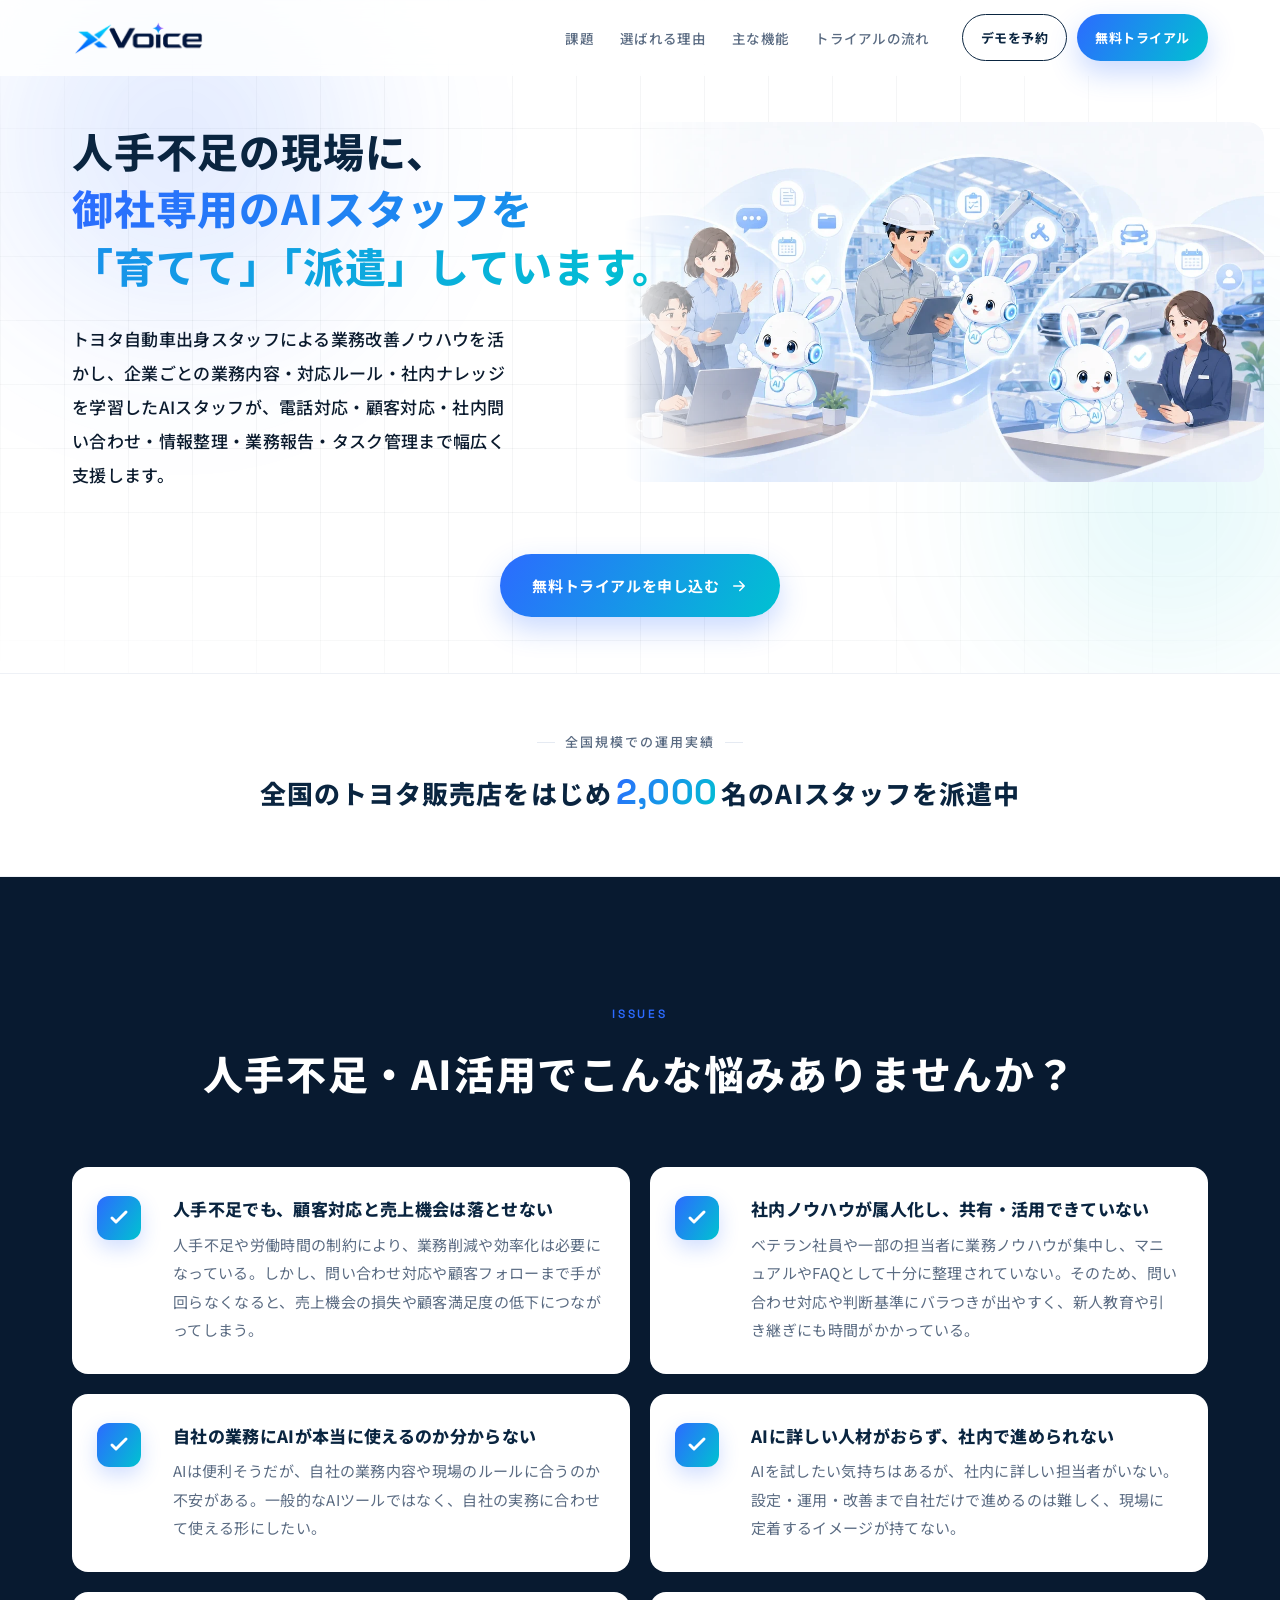
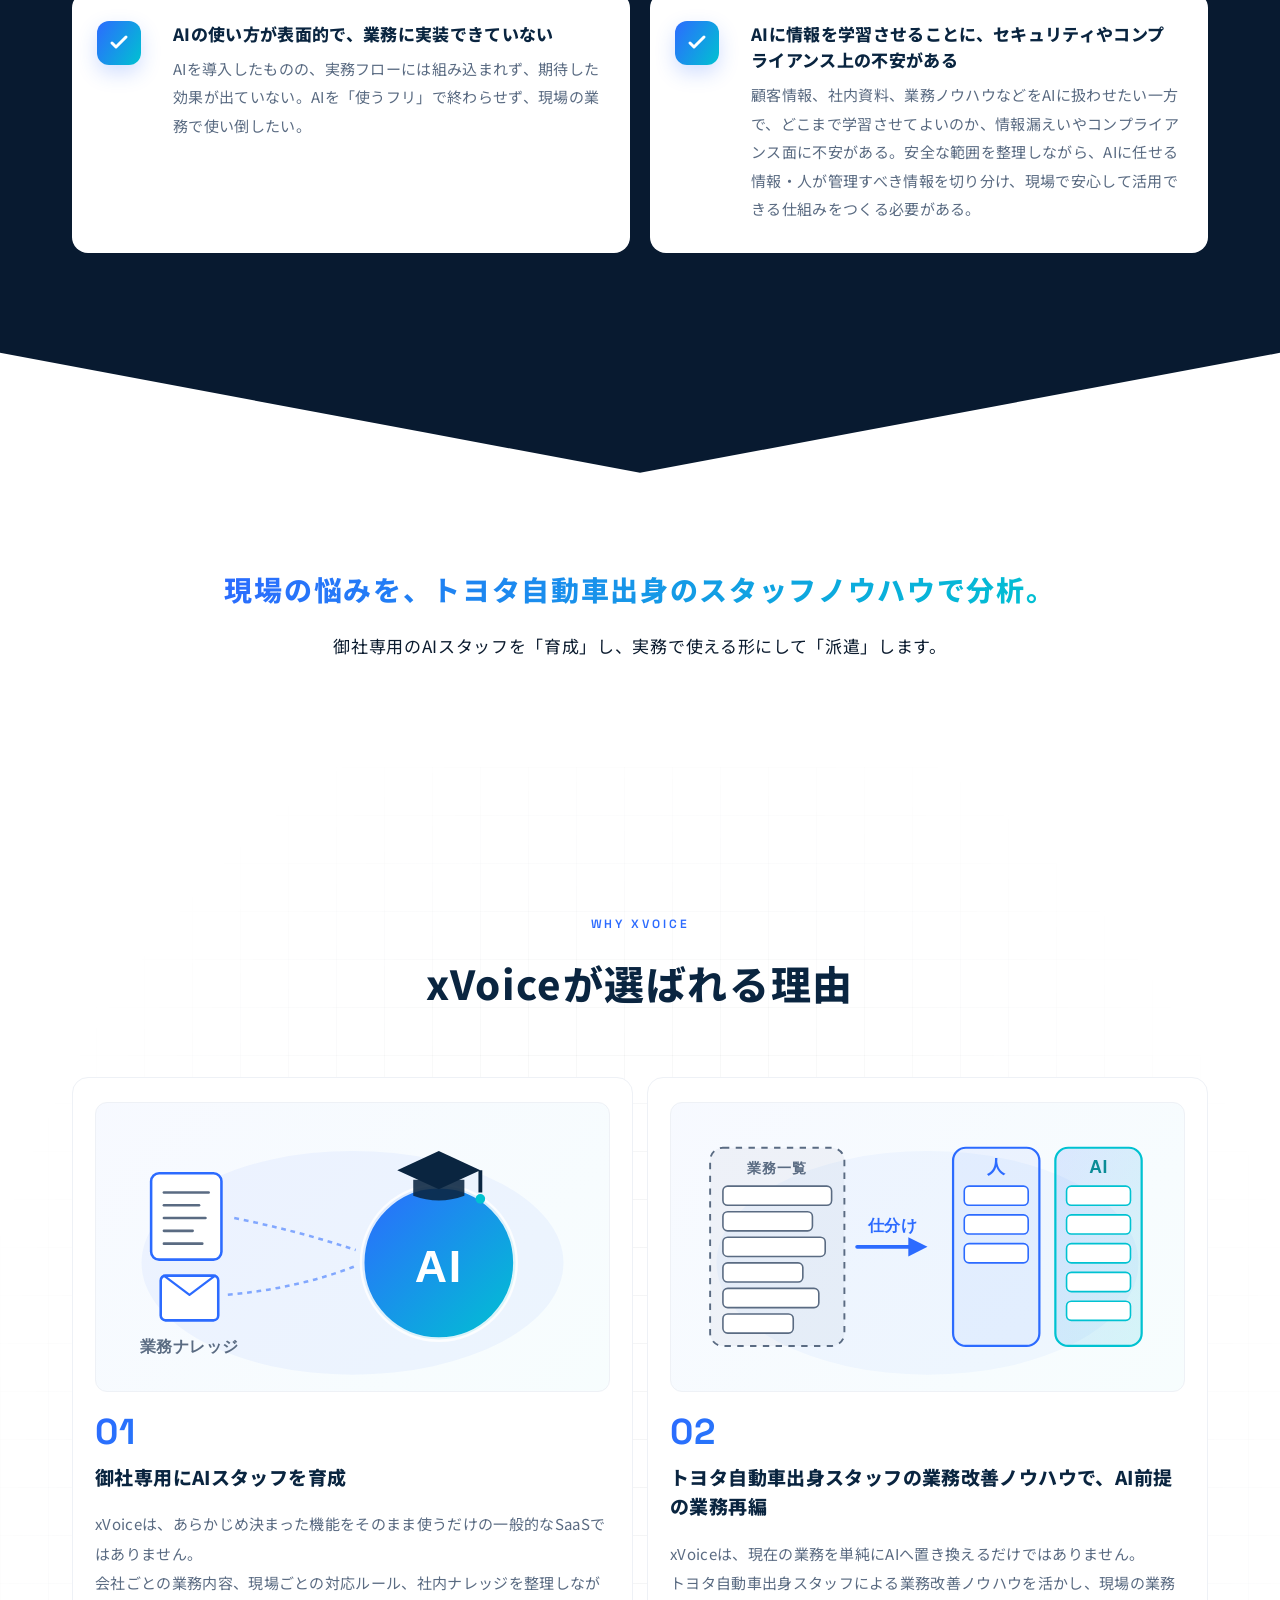
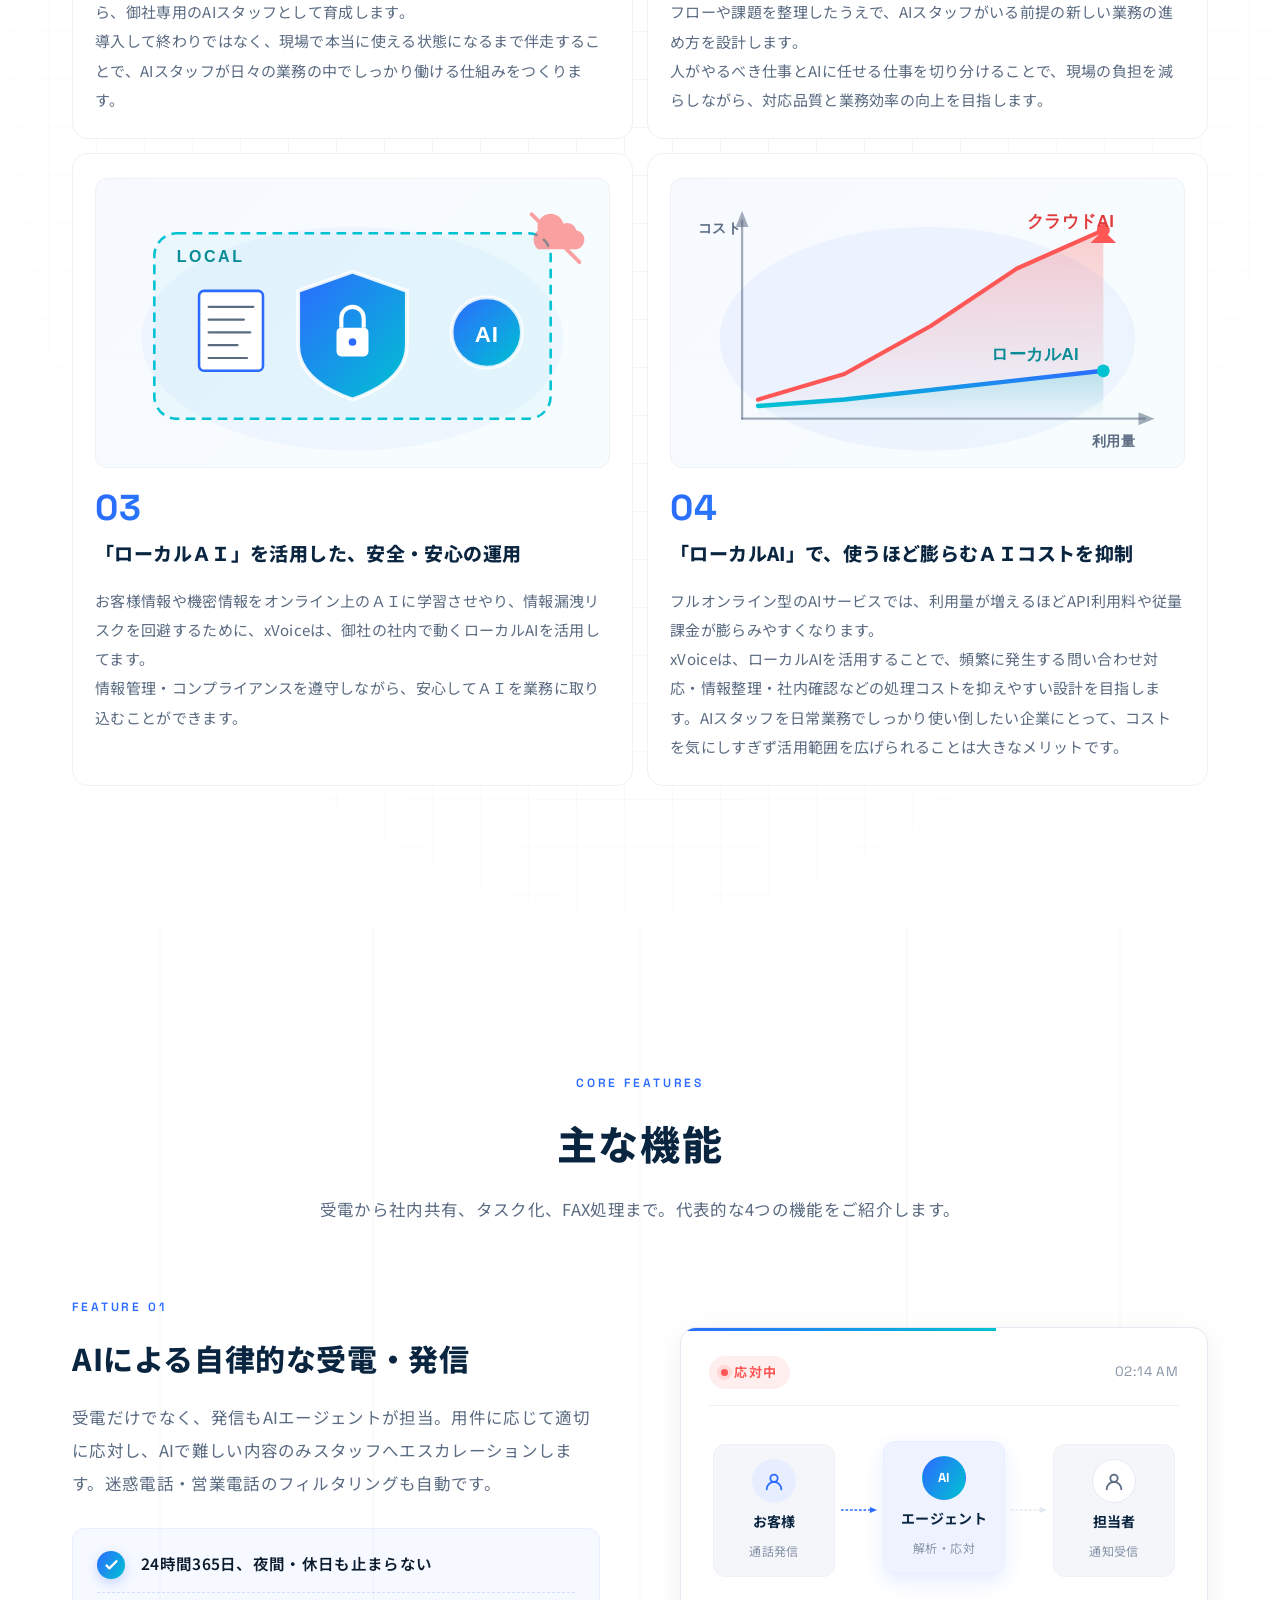
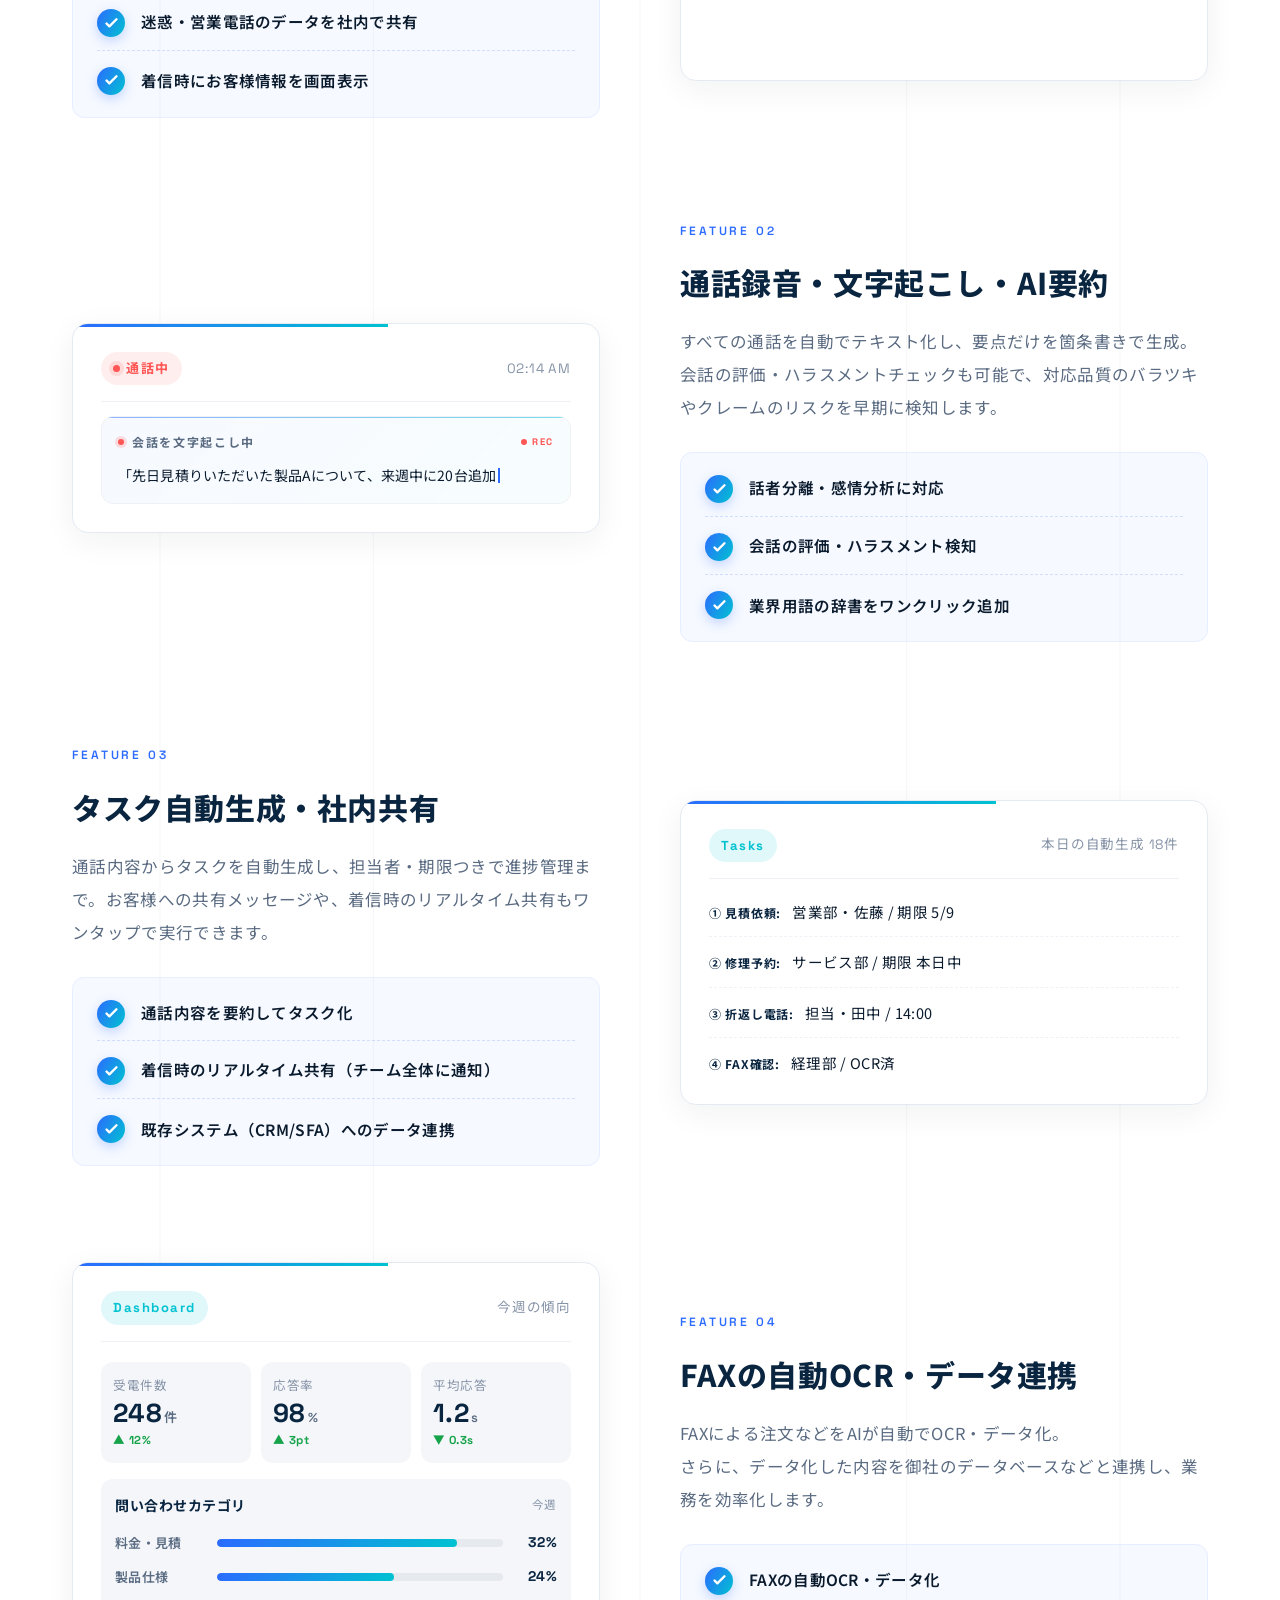
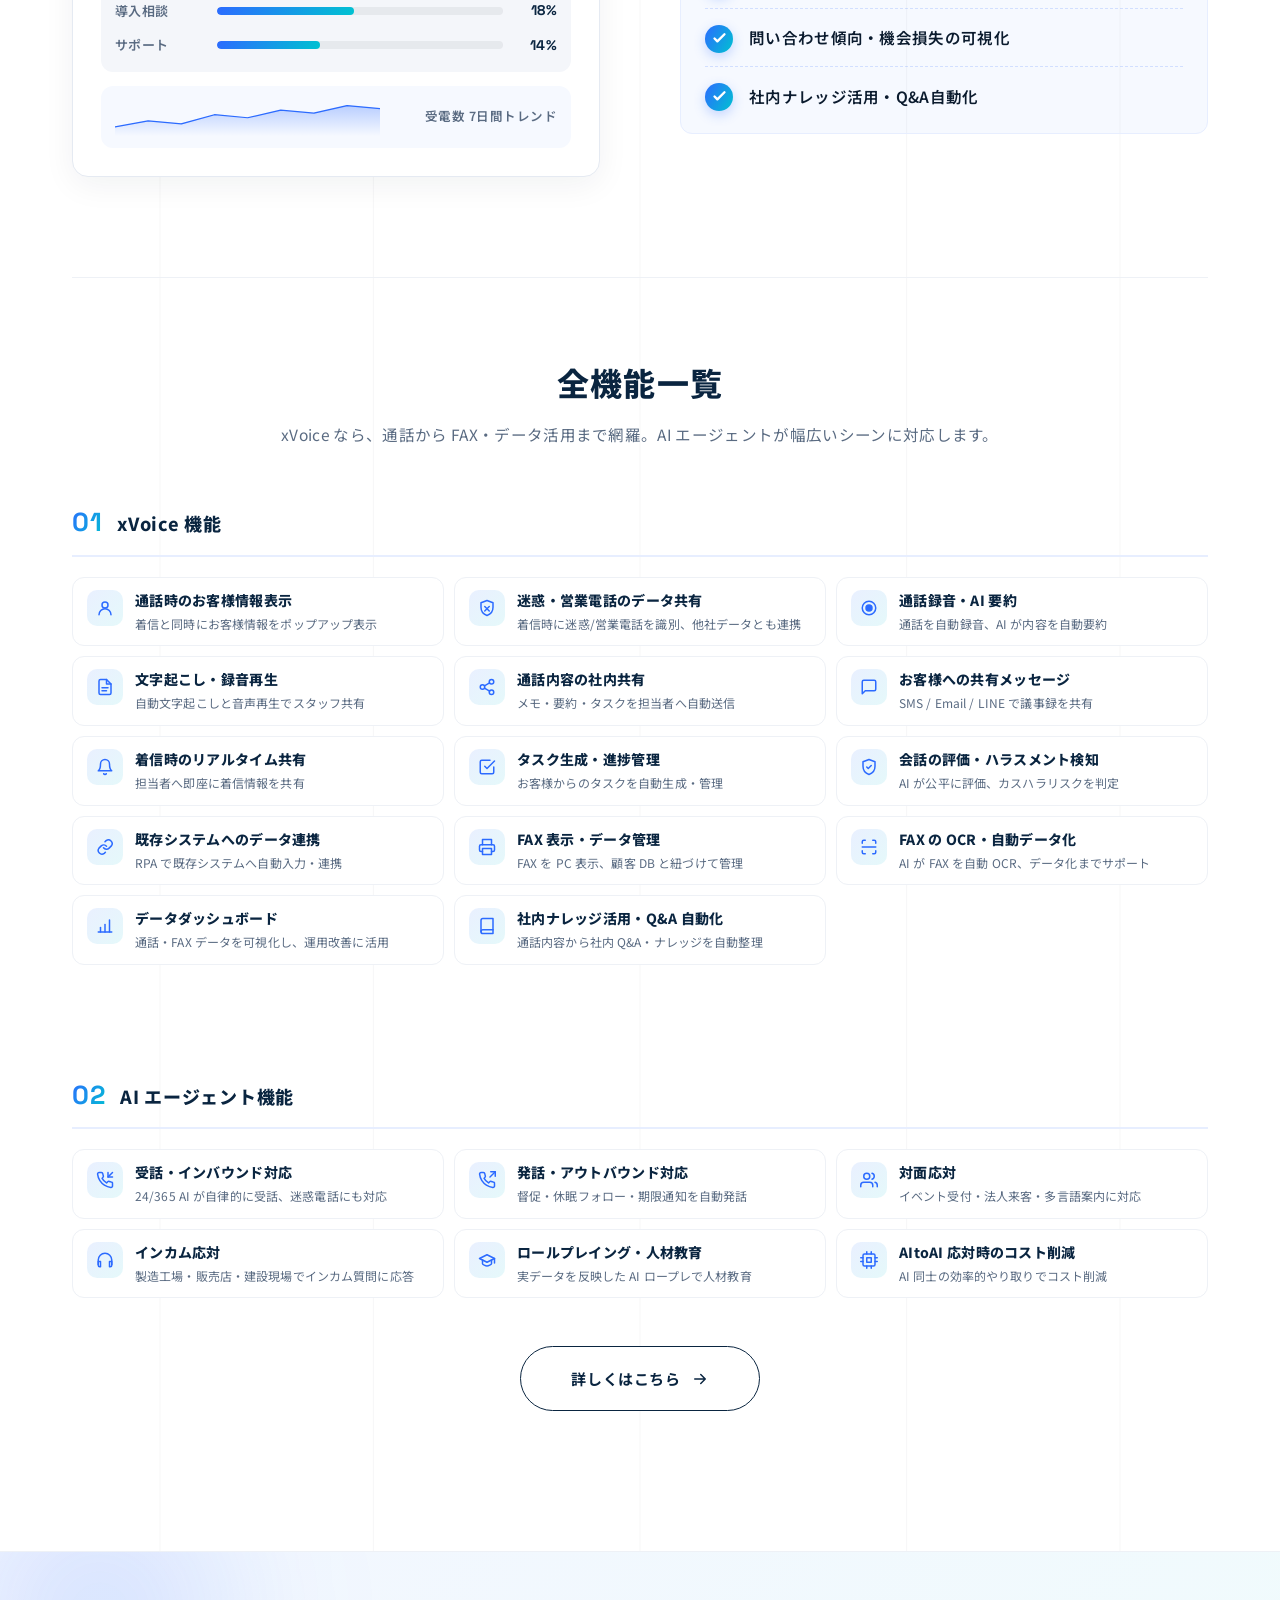
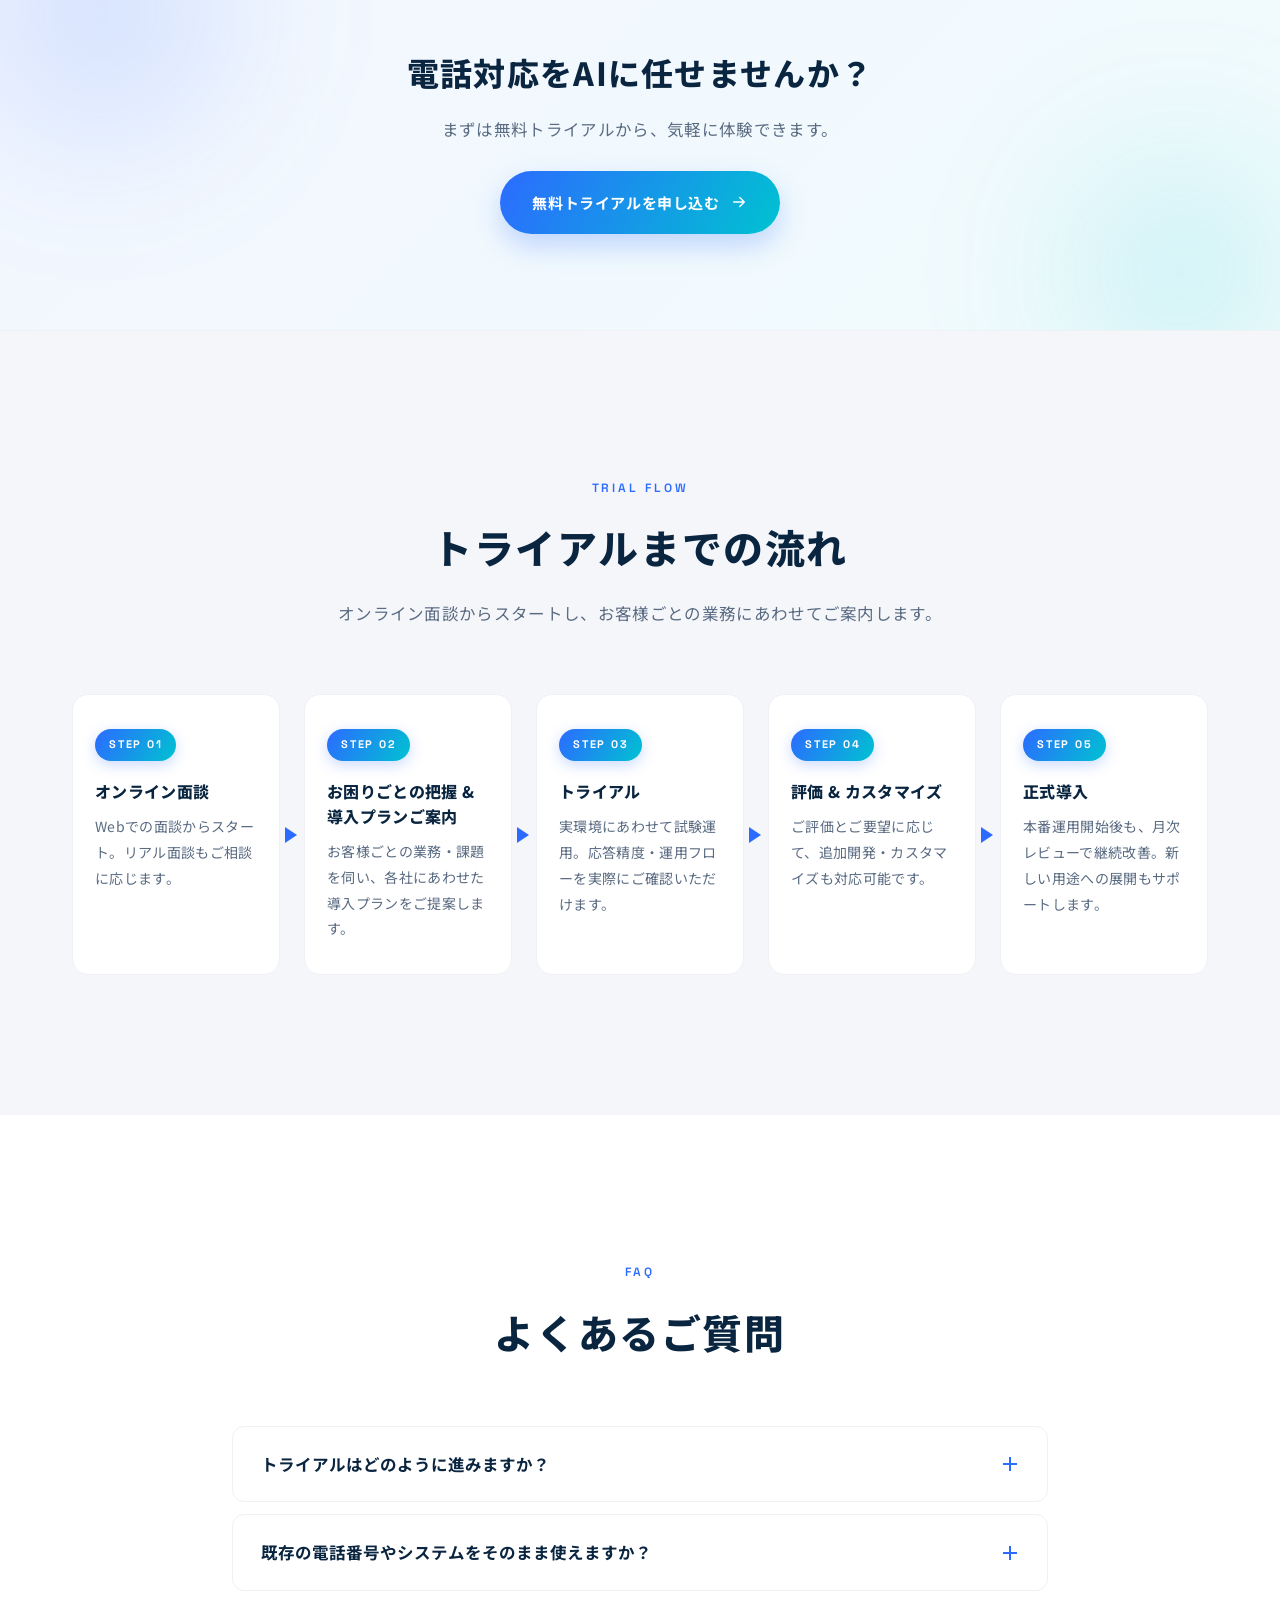
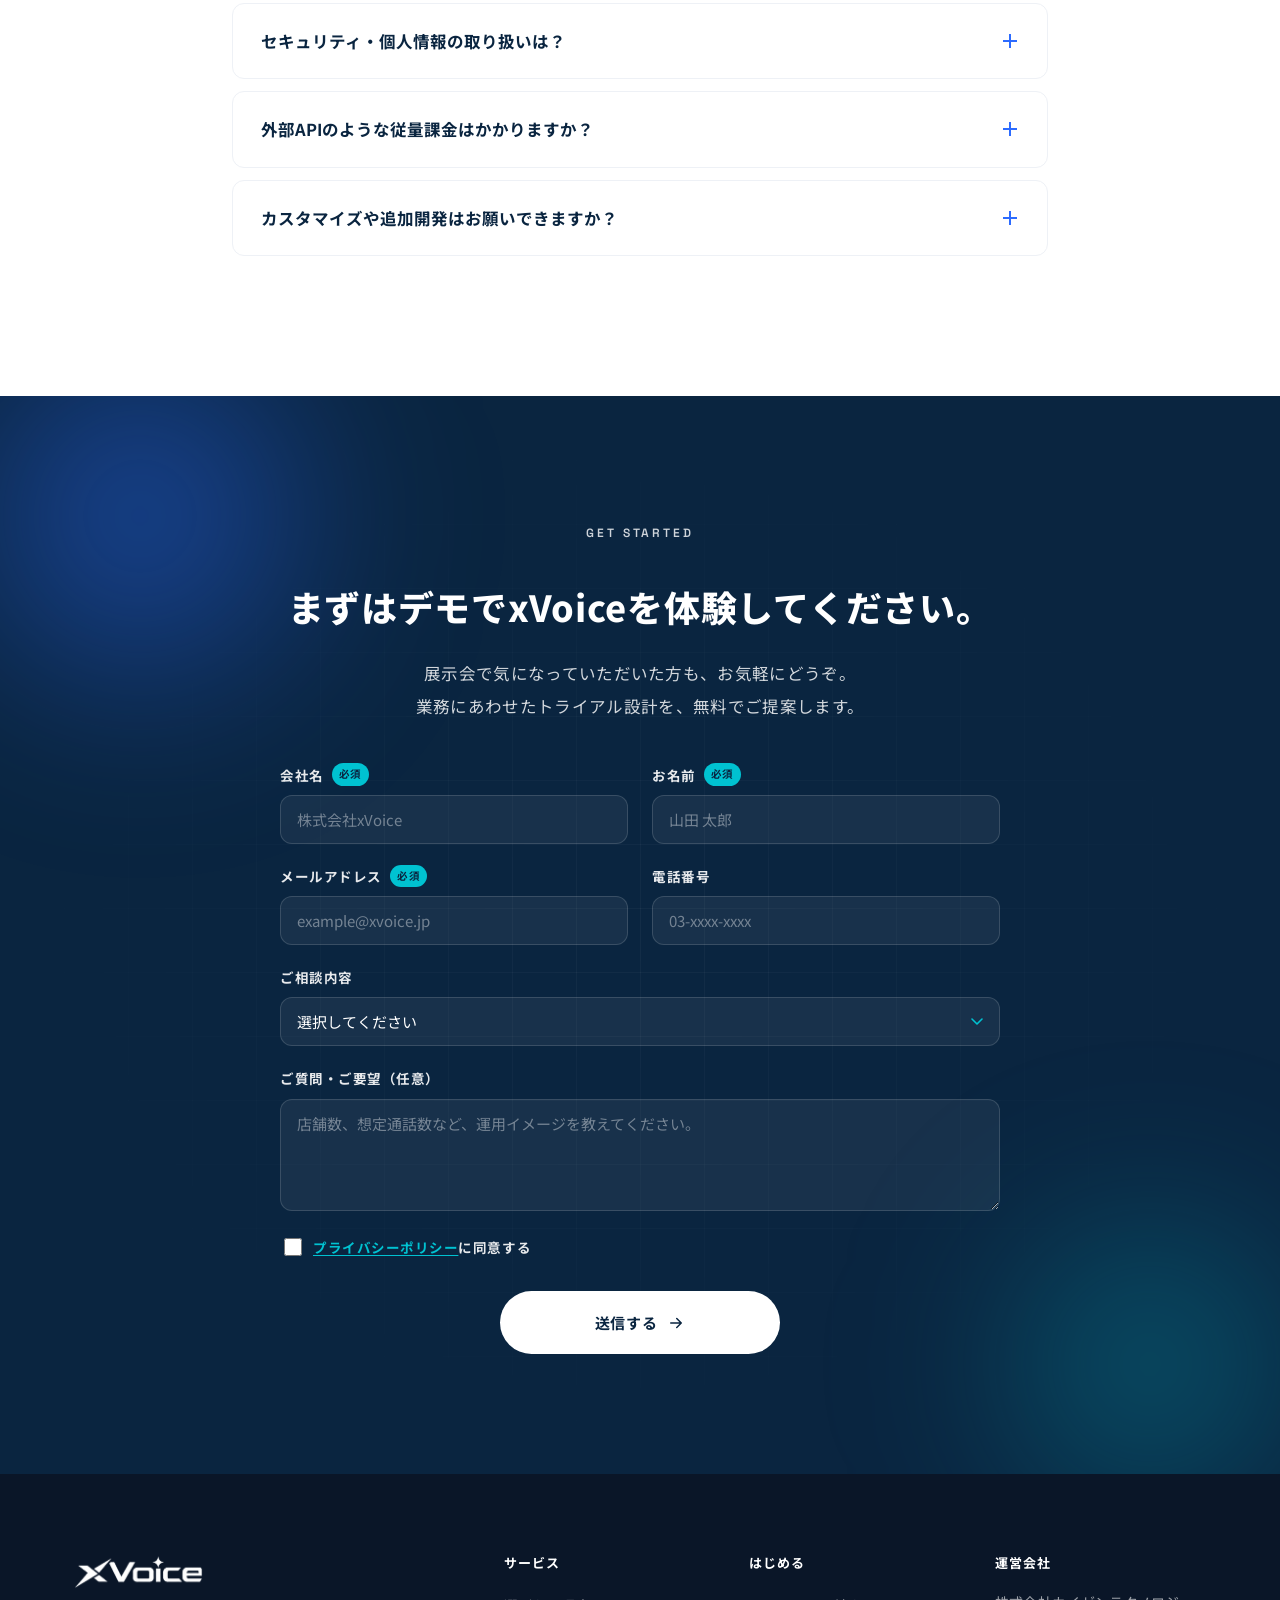
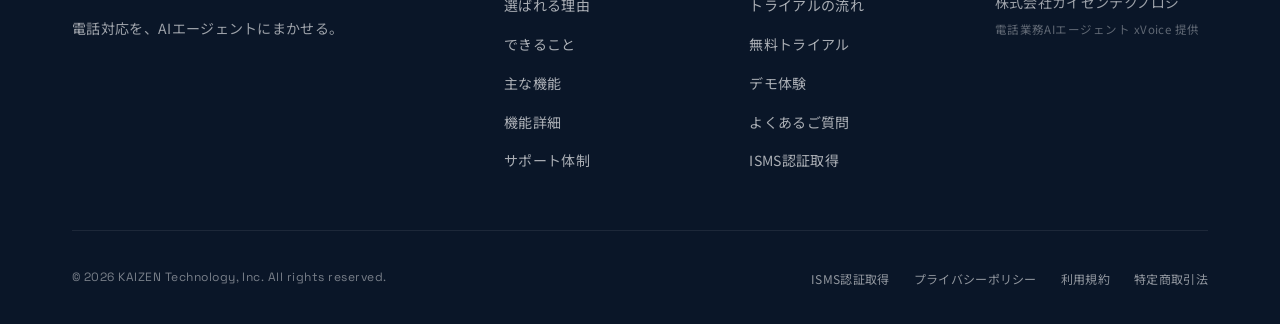
==== index.html @ 7dcb62c0 "Merge remote-tracking branch 'origin/main' into claude/upbeat-pascal-KlG5k" ====
<!DOCTYPE html>
<html lang="ja">
<head>
  <meta charset="UTF-8">
  <meta name="viewport" content="width=device-width, initial-scale=1.0">
  <title>xVoice ｜ 電話対応を、AIエージェントにまかせる音声AIプラットフォーム</title>
  <meta name="description" content="xVoiceは、受電・発信・録音・文字起こし・AI要約・社内共有・タスク管理までを自律的に実行する企業向け音声AIエージェント。全国1,500店舗・2,000台のローカルAI運用実績。">
  <link rel="preconnect" href="https://fonts.googleapis.com">
  <link rel="preconnect" href="https://fonts.gstatic.com" crossorigin>
  <link href="https://fonts.googleapis.com/css2?family=Noto+Sans+JP:wght@400;500;700;800&family=Space+Grotesk:wght@500;600;700&display=swap" rel="stylesheet">
  <link rel="stylesheet" href="style.css?v=44">
</head>
<body>

  <!-- ============ HEADER ============ -->
  <header data-section="header" class="site-header">
    <nav class="nav">
      <a href="#" class="nav-logo">
        <img src="assets/xvoice_logo.png?v=1" alt="xVoice" class="logo-img">
      </a>

      <ul class="nav-links">
        <li><a href="#issues">課題</a></li>
        <li><a href="#reasons">選ばれる理由</a></li>
        <li><a href="#features">主な機能</a></li>
        <li><a href="#flow">トライアルの流れ</a></li>
      </ul>

      <div class="nav-cta">
        <a href="#contact" class="btn btn-ghost">デモを予約</a>
        <a href="#contact" class="btn btn-primary">無料トライアル</a>
      </div>

      <button class="hamburger" type="button" aria-label="メニュー" aria-expanded="false">
        <span class="hamburger-line"></span>
        <span class="hamburger-line"></span>
        <span class="hamburger-line"></span>
      </button>

    </nav>
  </header>

  <!-- Mobile menu (outside header to avoid backdrop-filter containing block bug) -->
  <div class="mobile-menu">
    <ul>
      <li><a href="#issues">課題</a></li>
      <li><a href="#reasons">選ばれる理由</a></li>
      <li><a href="#features">主な機能</a></li>
      <li><a href="#flow">トライアルの流れ</a></li>
    </ul>
    <div class="mobile-menu-cta">
      <a href="#contact" class="btn btn-primary">お問い合わせ</a>
    </div>
  </div>
  <div class="mobile-menu-blur" data-menu-blur aria-hidden="true"></div>

  <main>

    <!-- ============ HERO ============ -->
    <section data-section="hero" class="hero">
      <div class="hero-bg" aria-hidden="true">
        <div class="hero-grid"></div>
        <div class="hero-glow hero-glow-a"></div>
        <div class="hero-glow hero-glow-b"></div>
      </div>

      <div class="container hero-inner">
        <div class="hero-content">
          <h1 class="hero-title">
            人手不足の現場に、<br>
            <span class="hero-title-em">御社専用のAIスタッフを<br class="hero-title-br">「育てて」「派遣」しています。</span>
          </h1>
          <p class="hero-lead">
            トヨタ自動車出身スタッフによる業務改善ノウハウを活かし、企業ごとの業務内容・対応ルール・社内ナレッジを学習したAIスタッフが、電話対応・顧客対応・社内問い合わせ・情報整理・業務報告・タスク管理まで幅広く支援します。
          </p>
        </div>

        <div class="hero-visual" aria-hidden="true">
          <div class="hero-illustration">
            <img src="assets/images/hero-illustration.webp" alt="" width="1240" height="698" loading="eager" decoding="async" fetchpriority="high">
          </div>
        </div>
      </div>

      <div class="hero-cta-below">
        <a href="#contact" class="btn btn-primary btn-lg btn-trial">
          <span class="btn-trial-inner">無料トライアルを申し込む</span>
          <svg class="btn-arrow" viewBox="0 0 24 24" fill="none" aria-hidden="true">
            <path d="M5 12h14M13 6l6 6-6 6" stroke="currentColor" stroke-width="2" stroke-linecap="round" stroke-linejoin="round"/>
          </svg>
        </a>
      </div>

    </section>

    <!-- ============ TRUST ============ -->
    <section data-section="trust" class="trust">
      <div class="container">
        <p class="trust-label">
          <span class="trust-label-sub">全国規模での運用実績</span>
          <span class="trust-label-main">全国のトヨタ販売店をはじめ<em>2,000</em>名のAIスタッフを派遣中</span>
        </p>
      </div>
    </section>

    <!-- ============ ISSUES ============ -->
    <section data-section="issues" id="issues" class="issues">
      <div class="container">
        <header class="sec-head sec-head-center sec-head-light">
          <span class="sec-eyebrow">ISSUES</span>
          <h2 class="sec-title">人手不足・AI活用で<br class="sp-only">こんな悩みありませんか？</h2>
        </header>

        <ul class="issue-list">
          <li class="issue-check">
            <span class="check-mark" aria-hidden="true">
              <svg viewBox="0 0 24 24" fill="none"><path d="M5 12l4 4L19 6" stroke="currentColor" stroke-width="3" stroke-linecap="round" stroke-linejoin="round"/></svg>
            </span>
            <div class="check-body">
              <h3>人手不足でも、顧客対応と売上機会は落とせない</h3>
              <p>人手不足や労働時間の制約により、業務削減や効率化は必要になっている。しかし、問い合わせ対応や顧客フォローまで手が回らなくなると、売上機会の損失や顧客満足度の低下につながってしまう。</p>
            </div>
          </li>
          <li class="issue-check">
            <span class="check-mark" aria-hidden="true">
              <svg viewBox="0 0 24 24" fill="none"><path d="M5 12l4 4L19 6" stroke="currentColor" stroke-width="3" stroke-linecap="round" stroke-linejoin="round"/></svg>
            </span>
            <div class="check-body">
              <h3>社内ノウハウが属人化し、共有・活用できていない</h3>
              <p>ベテラン社員や一部の担当者に業務ノウハウが集中し、マニュアルやFAQとして十分に整理されていない。そのため、問い合わせ対応や判断基準にバラつきが出やすく、新人教育や引き継ぎにも時間がかかっている。</p>
            </div>
          </li>
          <li class="issue-check">
            <span class="check-mark" aria-hidden="true">
              <svg viewBox="0 0 24 24" fill="none"><path d="M5 12l4 4L19 6" stroke="currentColor" stroke-width="3" stroke-linecap="round" stroke-linejoin="round"/></svg>
            </span>
            <div class="check-body">
              <h3>自社の業務にAIが本当に使えるのか分からない</h3>
              <p>AIは便利そうだが、自社の業務内容や現場のルールに合うのか不安がある。一般的なAIツールではなく、自社の実務に合わせて使える形にしたい。</p>
            </div>
          </li>
          <li class="issue-check">
            <span class="check-mark" aria-hidden="true">
              <svg viewBox="0 0 24 24" fill="none"><path d="M5 12l4 4L19 6" stroke="currentColor" stroke-width="3" stroke-linecap="round" stroke-linejoin="round"/></svg>
            </span>
            <div class="check-body">
              <h3>AIに詳しい人材がおらず、社内で進められない</h3>
              <p>AIを試したい気持ちはあるが、社内に詳しい担当者がいない。設定・運用・改善まで自社だけで進めるのは難しく、現場に定着するイメージが持てない。</p>
            </div>
          </li>
          <li class="issue-check">
            <span class="check-mark" aria-hidden="true">
              <svg viewBox="0 0 24 24" fill="none"><path d="M5 12l4 4L19 6" stroke="currentColor" stroke-width="3" stroke-linecap="round" stroke-linejoin="round"/></svg>
            </span>
            <div class="check-body">
              <h3>AIの使い方が表面的で、業務に実装できていない</h3>
              <p>AIを導入したものの、実務フローには組み込まれず、期待した効果が出ていない。AIを「使うフリ」で終わらせず、現場の業務で使い倒したい。</p>
            </div>
          </li>
          <li class="issue-check">
            <span class="check-mark" aria-hidden="true">
              <svg viewBox="0 0 24 24" fill="none"><path d="M5 12l4 4L19 6" stroke="currentColor" stroke-width="3" stroke-linecap="round" stroke-linejoin="round"/></svg>
            </span>
            <div class="check-body">
              <h3>AIに情報を学習させることに、セキュリティやコンプライアンス上の不安がある</h3>
              <p>顧客情報、社内資料、業務ノウハウなどをAIに扱わせたい一方で、どこまで学習させてよいのか、情報漏えいやコンプライアンス面に不安がある。安全な範囲を整理しながら、AIに任せる情報・人が管理すべき情報を切り分け、現場で安心して活用できる仕組みをつくる必要がある。</p>
            </div>
          </li>
        </ul>
      </div>
    </section>

    <!-- Issue bridge sits below the dark ISSUES section on light bg -->
    <div class="issue-bridge-wrap">
      <div class="container">
        <div class="issue-bridge">
          <p>
            <strong>現場の悩みを、トヨタ自動車出身のスタッフノウハウで分析。</strong><br>
            御社専用のAIスタッフを「育成」し、実務で使える形にして「派遣」します。
          </p>
        </div>
      </div>
    </div>

    <!-- ============ REASONS ============ -->
    <section data-section="reasons" id="reasons" class="reasons">
      <div class="container">
        <header class="sec-head sec-head-center">
          <span class="sec-eyebrow">WHY xVOICE</span>
          <h2 class="sec-title">xVoiceが選ばれる理由</h2>
        </header>

        <ol class="reason-grid">
          <li class="reason-card">
            <div class="reason-image" aria-hidden="true">
              <svg class="reason-illust" viewBox="0 0 320 180" fill="none" xmlns="http://www.w3.org/2000/svg" role="img">
                <defs>
                  <linearGradient id="r1-grad" x1="0" y1="0" x2="1" y2="1">
                    <stop offset="0" stop-color="#2c6bff"/>
                    <stop offset="1" stop-color="#00c2d1"/>
                  </linearGradient>
                </defs>
                <ellipse cx="160" cy="100" rx="132" ry="70" fill="rgba(44,107,255,.05)"/>

                <!-- Company knowledge sources (left) -->
                <g transform="translate(34 44)">
                  <rect width="44" height="54" rx="5" fill="#fff" stroke="#2c6bff" stroke-width="1.6"/>
                  <line x1="8" y1="12" x2="36" y2="12" stroke="#5a6b82" stroke-width="1.6" stroke-linecap="round"/>
                  <line x1="8" y1="20" x2="30" y2="20" stroke="#5a6b82" stroke-width="1.6" stroke-linecap="round"/>
                  <line x1="8" y1="28" x2="34" y2="28" stroke="#5a6b82" stroke-width="1.6" stroke-linecap="round"/>
                  <line x1="8" y1="36" x2="26" y2="36" stroke="#5a6b82" stroke-width="1.6" stroke-linecap="round"/>
                  <line x1="8" y1="44" x2="32" y2="44" stroke="#5a6b82" stroke-width="1.6" stroke-linecap="round"/>
                </g>
                <g transform="translate(40 108)">
                  <rect width="36" height="28" rx="3" fill="#fff" stroke="#2c6bff" stroke-width="1.6"/>
                  <path d="M2 0 L18 12 L34 0" stroke="#2c6bff" stroke-width="1.4" fill="none" stroke-linecap="round" stroke-linejoin="round"/>
                </g>
                <text x="58" y="156" text-anchor="middle" fill="#5a6b82" font-family="-apple-system,Hiragino Sans,sans-serif" font-size="10" font-weight="700">業務ナレッジ</text>

                <!-- Flow arrows -->
                <g stroke="#2c6bff" stroke-width="1.6" stroke-dasharray="3 3" opacity=".55" fill="none">
                  <path d="M86 72 Q126 80 162 92"/>
                  <path d="M82 120 Q126 116 162 102"/>
                </g>

                <!-- Trained AI (right) with graduation cap -->
                <g transform="translate(214 100)">
                  <circle r="48" fill="url(#r1-grad)"/>
                  <circle r="48" fill="none" stroke="#fff" stroke-width="3" opacity=".85"/>
                  <text x="0" y="12" text-anchor="middle" fill="#fff" font-family="-apple-system,Segoe UI,sans-serif" font-size="28" font-weight="800" letter-spacing="0.04em">AI</text>
                  <g transform="translate(0 -58)">
                    <path d="M-26 0 L0 -12 L26 0 L0 12 Z" fill="#0a2540"/>
                    <path d="M-16 6 L-16 16 Q0 22 16 16 L16 6" fill="#0a2540" opacity=".88"/>
                    <line x1="26" y1="0" x2="26" y2="14" stroke="#0a2540" stroke-width="2.4"/>
                    <circle cx="26" cy="18" r="3" fill="#00c2d1"/>
                  </g>
                </g>
              </svg>
            </div>
            <span class="reason-num">01</span>
            <h3>御社専用にAIスタッフを育成</h3>
            <p>xVoiceは、あらかじめ決まった機能をそのまま使うだけの一般的なSaaSではありません。<br>会社ごとの業務内容、現場ごとの対応ルール、社内ナレッジを整理しながら、御社専用のAIスタッフとして育成します。<br>導入して終わりではなく、現場で本当に使える状態になるまで伴走することで、AIスタッフが日々の業務の中でしっかり働ける仕組みをつくります。</p>
          </li>
          <li class="reason-card">
            <div class="reason-image" aria-hidden="true">
              <svg class="reason-illust" viewBox="0 0 320 180" fill="none" xmlns="http://www.w3.org/2000/svg" role="img" data-replaced="r2">
                <defs>
                  <linearGradient id="r2-grad" x1="0" y1="0" x2="1" y2="1">
                    <stop offset="0" stop-color="#2c6bff"/>
                    <stop offset="1" stop-color="#00c2d1"/>
                  </linearGradient>
                </defs>
                <ellipse cx="160" cy="100" rx="132" ry="70" fill="rgba(44,107,255,.04)"/>

                <!-- BEFORE: mixed tasks -->
                <g transform="translate(24 28)">
                  <rect width="84" height="124" rx="8" fill="rgba(90,107,130,.06)" stroke="#5a6b82" stroke-width="1.2" stroke-dasharray="4 4"/>
                  <text x="42" y="16" text-anchor="middle" fill="#5a6b82" font-family="-apple-system,Hiragino Sans,sans-serif" font-size="9" font-weight="800" letter-spacing="0.08em">業務一覧</text>
                  <rect x="8" y="24" width="68" height="12" rx="3" fill="#fff" stroke="#5a6b82" stroke-width="1"/>
                  <rect x="8" y="40" width="56" height="12" rx="3" fill="#fff" stroke="#5a6b82" stroke-width="1"/>
                  <rect x="8" y="56" width="64" height="12" rx="3" fill="#fff" stroke="#5a6b82" stroke-width="1"/>
                  <rect x="8" y="72" width="50" height="12" rx="3" fill="#fff" stroke="#5a6b82" stroke-width="1"/>
                  <rect x="8" y="88" width="60" height="12" rx="3" fill="#fff" stroke="#5a6b82" stroke-width="1"/>
                  <rect x="8" y="104" width="44" height="12" rx="3" fill="#fff" stroke="#5a6b82" stroke-width="1"/>
                </g>

                <!-- Arrow with sort label -->
                <g transform="translate(116 90)">
                  <line x1="0" y1="0" x2="36" y2="0" stroke="#2c6bff" stroke-width="2.4" stroke-linecap="round"/>
                  <polygon points="32 -6, 44 0, 32 6" fill="#2c6bff"/>
                </g>
                <text x="138" y="80" text-anchor="middle" fill="#2c6bff" font-family="-apple-system,Hiragino Sans,sans-serif" font-size="10" font-weight="800">仕分け</text>

                <!-- AFTER: 人 column -->
                <g transform="translate(176 28)">
                  <rect width="54" height="124" rx="8" fill="rgba(44,107,255,.06)" stroke="#2c6bff" stroke-width="1.4"/>
                  <text x="27" y="16" text-anchor="middle" fill="#2c6bff" font-family="-apple-system,Hiragino Sans,sans-serif" font-size="11" font-weight="800">人</text>
                  <rect x="7" y="24" width="40" height="12" rx="3" fill="#fff" stroke="#2c6bff" stroke-width="1"/>
                  <rect x="7" y="42" width="40" height="12" rx="3" fill="#fff" stroke="#2c6bff" stroke-width="1"/>
                  <rect x="7" y="60" width="40" height="12" rx="3" fill="#fff" stroke="#2c6bff" stroke-width="1"/>
                </g>

                <!-- AFTER: AI column -->
                <g transform="translate(240 28)">
                  <rect width="54" height="124" rx="8" fill="url(#r2-grad)" opacity=".14"/>
                  <rect width="54" height="124" rx="8" fill="none" stroke="#00c2d1" stroke-width="1.4"/>
                  <text x="27" y="16" text-anchor="middle" fill="#0a8c97" font-family="-apple-system,Hiragino Sans,sans-serif" font-size="11" font-weight="800">AI</text>
                  <rect x="7" y="24" width="40" height="12" rx="3" fill="#fff" stroke="#00c2d1" stroke-width="1"/>
                  <rect x="7" y="42" width="40" height="12" rx="3" fill="#fff" stroke="#00c2d1" stroke-width="1"/>
                  <rect x="7" y="60" width="40" height="12" rx="3" fill="#fff" stroke="#00c2d1" stroke-width="1"/>
                  <rect x="7" y="78" width="40" height="12" rx="3" fill="#fff" stroke="#00c2d1" stroke-width="1"/>
                  <rect x="7" y="96" width="40" height="12" rx="3" fill="#fff" stroke="#00c2d1" stroke-width="1"/>
                </g>
              </svg>
            </div>
            <span class="reason-num">02</span>
            <h3>トヨタ自動車出身スタッフの業務改善ノウハウで、AI前提の業務再編</h3>
            <p>xVoiceは、現在の業務を単純にAIへ置き換えるだけではありません。<br>トヨタ自動車出身スタッフによる業務改善ノウハウを活かし、現場の業務フローや課題を整理したうえで、AIスタッフがいる前提の新しい業務の進め方を設計します。<br>人がやるべき仕事とAIに任せる仕事を切り分けることで、現場の負担を減らしながら、対応品質と業務効率の向上を目指します。</p>
          </li>
          <li class="reason-card">
            <div class="reason-image" aria-hidden="true">
              <svg class="reason-illust" viewBox="0 0 320 180" fill="none" xmlns="http://www.w3.org/2000/svg" role="img">
                <defs>
                  <linearGradient id="r3-grad" x1="0" y1="0" x2="1" y2="1">
                    <stop offset="0" stop-color="#2c6bff"/>
                    <stop offset="1" stop-color="#00c2d1"/>
                  </linearGradient>
                </defs>
                <ellipse cx="160" cy="100" rx="132" ry="70" fill="rgba(44,107,255,.04)"/>

                <!-- Local boundary -->
                <rect x="36" y="34" width="248" height="116" rx="14" fill="rgba(0,194,209,.05)" stroke="#00c2d1" stroke-width="1.6" stroke-dasharray="6 4"/>
                <text x="50" y="52" fill="#0a8c97" font-family="-apple-system,Segoe UI,sans-serif" font-size="10" font-weight="800" letter-spacing="0.16em">LOCAL</text>

                <!-- Documents stack inside -->
                <g transform="translate(64 70)">
                  <rect width="40" height="50" rx="3" fill="#fff" stroke="#2c6bff" stroke-width="1.6"/>
                  <line x1="6" y1="10" x2="34" y2="10" stroke="#5a6b82" stroke-width="1.4" stroke-linecap="round"/>
                  <line x1="6" y1="18" x2="28" y2="18" stroke="#5a6b82" stroke-width="1.4" stroke-linecap="round"/>
                  <line x1="6" y1="26" x2="32" y2="26" stroke="#5a6b82" stroke-width="1.4" stroke-linecap="round"/>
                  <line x1="6" y1="34" x2="24" y2="34" stroke="#5a6b82" stroke-width="1.4" stroke-linecap="round"/>
                  <line x1="6" y1="42" x2="30" y2="42" stroke="#5a6b82" stroke-width="1.4" stroke-linecap="round"/>
                </g>

                <!-- Shield with lock in middle -->
                <g transform="translate(160 96)">
                  <path d="M0 -38 L34 -26 L34 8 Q34 30 0 42 Q-34 30 -34 8 L-34 -26 Z" fill="url(#r3-grad)"/>
                  <path d="M0 -38 L34 -26 L34 8 Q34 30 0 42 Q-34 30 -34 8 L-34 -26 Z" fill="none" stroke="#fff" stroke-width="2.4" opacity=".9"/>
                  <!-- Lock -->
                  <rect x="-10" y="-3" width="20" height="18" rx="3" fill="#fff"/>
                  <path d="M-7 -3 L-7 -9 a7 7 0 0 1 14 0 L7 -3" stroke="#fff" stroke-width="2.6" fill="none"/>
                  <circle cx="0" cy="6" r="2.4" fill="#2c6bff"/>
                </g>

                <!-- AI badge right side -->
                <g transform="translate(244 96)">
                  <circle r="22" fill="url(#r3-grad)"/>
                  <circle r="22" fill="none" stroke="#fff" stroke-width="2.4" opacity=".85"/>
                  <text x="0" y="6" text-anchor="middle" fill="#fff" font-family="-apple-system,Segoe UI,sans-serif" font-size="14" font-weight="800" letter-spacing="0.04em">AI</text>
                </g>

                <!-- External (red, faded) outside -->
                <g transform="translate(288 24)" opacity=".55">
                  <path d="M-12 8 a8 8 0 0 1 16 -4 a6 6 0 0 1 8 4 a6 6 0 0 1 -2 12 h-22 a8 8 0 0 1 0 -12z" fill="#ff5656"/>
                  <line x1="-16" y1="-2" x2="14" y2="28" stroke="#ff5656" stroke-width="2.4" stroke-linecap="round"/>
                </g>
              </svg>
            </div>
            <span class="reason-num">03</span>
            <h3>「ローカルＡＩ」を活用した、安全・安心の運用</h3>
            <p>お客様情報や機密情報をオンライン上のＡＩに学習させやり、情報漏洩リスクを回避するために、xVoiceは、御社の社内で動くローカルAIを活用してます。<br>情報管理・コンプライアンスを遵守しながら、安心してＡＩを業務に取り込むことができます。</p>
          </li>
          <li class="reason-card">
            <div class="reason-image" aria-hidden="true">
              <svg class="reason-illust" viewBox="0 0 320 180" fill="none" xmlns="http://www.w3.org/2000/svg" role="img">
                <defs>
                  <linearGradient id="r4-grad" x1="0" y1="0" x2="0" y2="1">
                    <stop offset="0" stop-color="#2c6bff"/>
                    <stop offset="1" stop-color="#00c2d1"/>
                  </linearGradient>
                  <linearGradient id="r4-cloud-area" x1="0" y1="0" x2="0" y2="1">
                    <stop offset="0" stop-color="rgba(255,86,86,.28)"/>
                    <stop offset="1" stop-color="rgba(255,86,86,0)"/>
                  </linearGradient>
                  <linearGradient id="r4-local-area" x1="0" y1="0" x2="0" y2="1">
                    <stop offset="0" stop-color="rgba(0,194,209,.22)"/>
                    <stop offset="1" stop-color="rgba(0,194,209,0)"/>
                  </linearGradient>
                </defs>
                <ellipse cx="160" cy="100" rx="130" ry="70" fill="rgba(44,107,255,.05)"/>

                <!-- Axes -->
                <line x1="44" y1="26" x2="44" y2="150" stroke="#5a6b82" stroke-width="1.4" stroke-linecap="round" opacity=".55"/>
                <line x1="44" y1="150" x2="296" y2="150" stroke="#5a6b82" stroke-width="1.4" stroke-linecap="round" opacity=".55"/>
                <polygon points="44,20 40,30 48,30" fill="#5a6b82" opacity=".55"/>
                <polygon points="302,150 292,146 292,154" fill="#5a6b82" opacity=".55"/>
                <text x="30" y="34" text-anchor="middle" fill="#5a6b82" font-family="-apple-system,Hiragino Sans,sans-serif" font-size="9" font-weight="800">コスト</text>
                <text x="290" y="167" text-anchor="end" fill="#5a6b82" font-family="-apple-system,Hiragino Sans,sans-serif" font-size="9" font-weight="700">利用量</text>

                <!-- Cloud AI: steep increase (red) -->
                <path d="M54 138 L108 122 L162 92 L216 56 L270 32 L270 150 L54 150 Z" fill="url(#r4-cloud-area)"/>
                <path d="M54 138 L108 122 L162 92 L216 56 L270 32" stroke="#ff5656" stroke-width="2.6" fill="none" stroke-linecap="round" stroke-linejoin="round"/>
                <circle cx="270" cy="32" r="4" fill="#ff5656"/>
                <polygon points="270,32 262,40 278,40" fill="#ff5656"/>
                <text x="222" y="30" fill="#e23b3b" font-family="-apple-system,Hiragino Sans,sans-serif" font-size="10.5" font-weight="800">クラウドAI</text>

                <!-- Local AI: slight increase (gradient) -->
                <path d="M54 142 L108 138 L162 132 L216 126 L270 120 L270 150 L54 150 Z" fill="url(#r4-local-area)"/>
                <path d="M54 142 L108 138 L162 132 L216 126 L270 120" stroke="url(#r4-grad)" stroke-width="2.8" fill="none" stroke-linecap="round" stroke-linejoin="round"/>
                <circle cx="270" cy="120" r="4" fill="#00c2d1"/>
                <text x="200" y="113" fill="#0a8c97" font-family="-apple-system,Hiragino Sans,sans-serif" font-size="10.5" font-weight="800">ローカルAI</text>
              </svg>
            </div>
            <span class="reason-num">04</span>
            <h3>「ローカルAI」で、使うほど膨らむＡＩコストを抑制</h3>
            <p>フルオンライン型のAIサービスでは、利用量が増えるほどAPI利用料や従量課金が膨らみやすくなります。<br>xVoiceは、ローカルAIを活用することで、頻繁に発生する問い合わせ対応・情報整理・社内確認などの処理コストを抑えやすい設計を目指します。AIスタッフを日常業務でしっかり使い倒したい企業にとって、コストを気にしすぎず活用範囲を広げられることは大きなメリットです。</p>
          </li>
        </ol>
      </div>
    </section>

    <!-- ============ BENEFITS (xVoiceがお役立ちできること) ============ -->
    <section data-section="benefits" id="benefits" class="benefits" hidden>
      <div class="container">
        <header class="sec-head sec-head-center">
          <span class="sec-eyebrow">BENEFITS</span>
          <h2 class="sec-title">xVoiceがお役立ちできること</h2>
          <p class="sec-lead">人にしかできない仕事に集中できる環境を、AIで実現します。</p>
        </header>

        <div class="benefit-grid">
          <article class="benefit-card">
            <span class="benefit-tag">01</span>
            <span class="benefit-icon" aria-hidden="true">
              <svg viewBox="0 0 48 48" fill="none">
                <path d="M11 13c0-2.2 1.8-4 4-4h4l3.5 8-4 2.5a17 17 0 0 0 9 9l2.5-4 8 3.5v4c0 2.2-1.8 4-4 4A23 23 0 0 1 11 13z" stroke="currentColor" stroke-width="2" stroke-linecap="round" stroke-linejoin="round"/>
              </svg>
            </span>
            <h3>コア業務を、最大化</h3>
            <p class="benefit-headline">AIが電話対応を担当</p>
            <ul class="benefit-bullets">
              <li>多様な状況にあわせてAIが自律的に応対</li>
              <li>受電だけでなく発信もAIが担当</li>
              <li>無理に対応せず、必要な情報はスタッフへデータ共有</li>
            </ul>
          </article>

          <article class="benefit-card">
            <span class="benefit-tag">02</span>
            <span class="benefit-icon" aria-hidden="true">
              <svg viewBox="0 0 48 48" fill="none">
                <circle cx="24" cy="24" r="16" stroke="currentColor" stroke-width="2"/>
                <path d="M24 14v10l7 4" stroke="currentColor" stroke-width="2" stroke-linecap="round" stroke-linejoin="round"/>
                <circle cx="24" cy="24" r="2" fill="currentColor"/>
              </svg>
            </span>
            <h3>機会獲得を、最大化</h3>
            <p class="benefit-headline">365日24時間、止まらない応対</p>
            <ul class="benefit-bullets">
              <li>長期連休・夜間など非稼働時間をAIが自律的にカバー</li>
              <li>対応内容はデータ保存・要約まで自動</li>
              <li>必要な内容のみスタッフへ確実にエスカレーション</li>
            </ul>
          </article>

          <article class="benefit-card">
            <span class="benefit-tag">03</span>
            <span class="benefit-icon" aria-hidden="true">
              <svg viewBox="0 0 48 48" fill="none">
                <path d="M8 38h32" stroke="currentColor" stroke-width="2" stroke-linecap="round"/>
                <rect x="12" y="22" width="6" height="14" rx="1.5" stroke="currentColor" stroke-width="2"/>
                <rect x="22" y="14" width="6" height="22" rx="1.5" stroke="currentColor" stroke-width="2"/>
                <rect x="32" y="26" width="6" height="10" rx="1.5" stroke="currentColor" stroke-width="2"/>
                <path d="M14 16L22 12L30 16L40 8" stroke="currentColor" stroke-width="2" stroke-linecap="round" stroke-linejoin="round"/>
                <path d="M40 8L34 8M40 8L40 14" stroke="currentColor" stroke-width="2" stroke-linecap="round" stroke-linejoin="round"/>
              </svg>
            </span>
            <h3>顧客満足を、最大化</h3>
            <p class="benefit-headline">AIが顧客データを蓄積・分析</p>
            <ul class="benefit-bullets">
              <li>録音だけでなく文字起こし・要約までAIが自律実行</li>
              <li>蓄積データから顧客ごとの対応分析を実施</li>
              <li>クレーム・カスハラの兆候も早期に検知</li>
            </ul>
          </article>

          <article class="benefit-card">
            <span class="benefit-tag">04</span>
            <span class="benefit-icon" aria-hidden="true">
              <svg viewBox="0 0 48 48" fill="none">
                <path d="M28 6h14a2 2 0 0 1 2 2v8a2 2 0 0 1-2 2h-9l-3 4-1-4h-1a2 2 0 0 1-2-2V8a2 2 0 0 1 2-2z" stroke="currentColor" stroke-width="2" fill="none" stroke-linejoin="round"/>
                <circle cx="33" cy="10" r="1" fill="currentColor"/>
                <circle cx="39" cy="10" r="1" fill="currentColor"/>
                <path d="M32 12.5Q36 15.5 40 12.5" stroke="currentColor" stroke-width="1.6" fill="none" stroke-linecap="round"/>
                <circle cx="18" cy="26" r="7" stroke="currentColor" stroke-width="2"/>
                <path d="M6 44c0-6.6 5.4-12 12-12s12 5.4 12 12" stroke="currentColor" stroke-width="2" stroke-linecap="round"/>
              </svg>
            </span>
            <h3>従業員満足を、最大化</h3>
            <p class="benefit-headline">AIが実務に組み込まれる</p>
            <ul class="benefit-bullets">
              <li>議事録・タグ付け・取り次ぎなど雑務から解放</li>
              <li>クレーム電話・カスハラ対応の負荷を軽減</li>
              <li>「コア業務に集中できる」職場環境へシフト</li>
            </ul>
          </article>
        </div>
      </div>
    </section>

    <!-- ============ CORE FEATURES ============ -->
    <section data-section="features" id="features" class="features">
      <div class="features-bg" aria-hidden="true">
        <svg class="features-svg" viewBox="0 0 1440 1600" preserveAspectRatio="none">
          <defs>
            <linearGradient id="lineFlowA" x1="0" y1="0" x2="0" y2="1">
              <stop offset="0%" stop-color="rgba(44, 107, 255, 0)"/>
              <stop offset="50%" stop-color="rgba(44, 107, 255, .55)"/>
              <stop offset="100%" stop-color="rgba(44, 107, 255, 0)"/>
            </linearGradient>
            <linearGradient id="lineFlowB" x1="0" y1="0" x2="0" y2="1">
              <stop offset="0%" stop-color="rgba(0, 194, 209, 0)"/>
              <stop offset="50%" stop-color="rgba(0, 194, 209, .5)"/>
              <stop offset="100%" stop-color="rgba(0, 194, 209, 0)"/>
            </linearGradient>
          </defs>
          <line x1="180" y1="0" x2="180" y2="1600" stroke="rgba(11,27,46,.045)" stroke-width="1"/>
          <line x1="420" y1="0" x2="420" y2="1600" stroke="rgba(11,27,46,.045)" stroke-width="1"/>
          <line x1="720" y1="0" x2="720" y2="1600" stroke="rgba(11,27,46,.04)" stroke-width="1"/>
          <line x1="1020" y1="0" x2="1020" y2="1600" stroke="rgba(11,27,46,.045)" stroke-width="1"/>
          <line x1="1260" y1="0" x2="1260" y2="1600" stroke="rgba(11,27,46,.045)" stroke-width="1"/>
          <line class="flow-line flow-line-1" x1="180" y1="-220" x2="180" y2="0" stroke="url(#lineFlowA)" stroke-width="1.2"/>
          <line class="flow-line flow-line-2" x1="420" y1="-220" x2="420" y2="0" stroke="url(#lineFlowB)" stroke-width="1.2"/>
          <line class="flow-line flow-line-3" x1="720" y1="-220" x2="720" y2="0" stroke="url(#lineFlowA)" stroke-width="1.2"/>
          <line class="flow-line flow-line-4" x1="1020" y1="-220" x2="1020" y2="0" stroke="url(#lineFlowB)" stroke-width="1.2"/>
          <line class="flow-line flow-line-5" x1="1260" y1="-220" x2="1260" y2="0" stroke="url(#lineFlowA)" stroke-width="1.2"/>
        </svg>
      </div>
      <div class="container">
        <header class="sec-head sec-head-center">
          <span class="sec-eyebrow">CORE FEATURES</span>
          <h2 class="sec-title">主な機能</h2>
          <p class="sec-lead">受電から社内共有、タスク化、FAX処理まで。代表的な4つの機能をご紹介します。</p>
        </header>

        <div class="feature-stack">
          <article class="feature-row">
            <div class="feature-row-text">
              <span class="feature-num">FEATURE 01</span>
              <h3>AIによる自律的な受電・発信</h3>
              <p>受電だけでなく、発信もAIエージェントが担当。用件に応じて適切に応対し、AIで難しい内容のみスタッフへエスカレーションします。迷惑電話・営業電話のフィルタリングも自動です。</p>
              <ul class="feature-bullets">
                <li>24時間365日、夜間・休日も止まらない</li>
                <li>迷惑・営業電話のデータを社内で共有</li>
                <li>着信時にお客様情報を画面表示</li>
              </ul>
            </div>
            <div class="feature-row-visual">
              <div class="feat-card">
                <div class="feat-card-head">
                  <span class="feat-pill feat-pill-live"><span class="live-dot"></span>応対中</span>
                  <span class="feat-time">02:14 AM</span>
                </div>
                <div class="relay-flow" data-relay-flow>
                  <div class="relay-node" data-relay-step="1">
                    <span class="relay-avatar">
                      <svg viewBox="0 0 24 24" fill="none">
                        <circle cx="12" cy="9" r="4" stroke="currentColor" stroke-width="2"/>
                        <path d="M4 21c0-4.4 3.6-8 8-8s8 3.6 8 8" stroke="currentColor" stroke-width="2" stroke-linecap="round"/>
                      </svg>
                    </span>
                    <span class="relay-label">お客様</span>
                    <span class="relay-sub">通話発信</span>
                  </div>
                  <span class="relay-link" data-relay-link="1" aria-hidden="true">
                    <svg viewBox="0 0 40 8" preserveAspectRatio="none">
                      <line x1="0" y1="4" x2="32" y2="4" stroke="currentColor" stroke-width="1.6" stroke-dasharray="3 2"/>
                      <polygon points="32,1 40,4 32,7" fill="currentColor"/>
                    </svg>
                  </span>
                  <div class="relay-node relay-node-ai" data-relay-step="2">
                    <span class="relay-avatar">
                      <span class="relay-ai-text">AI</span>
                    </span>
                    <span class="relay-label">エージェント</span>
                    <span class="relay-sub">解析・応対</span>
                  </div>
                  <span class="relay-link" data-relay-link="2" aria-hidden="true">
                    <svg viewBox="0 0 40 8" preserveAspectRatio="none">
                      <line x1="0" y1="4" x2="32" y2="4" stroke="currentColor" stroke-width="1.6" stroke-dasharray="3 2"/>
                      <polygon points="32,1 40,4 32,7" fill="currentColor"/>
                    </svg>
                  </span>
                  <div class="relay-node" data-relay-step="3">
                    <span class="relay-avatar">
                      <svg viewBox="0 0 24 24" fill="none">
                        <circle cx="12" cy="9" r="4" stroke="currentColor" stroke-width="2"/>
                        <path d="M4 21c0-4.4 3.6-8 8-8s8 3.6 8 8" stroke="currentColor" stroke-width="2" stroke-linecap="round"/>
                      </svg>
                    </span>
                    <span class="relay-label">担当者</span>
                    <span class="relay-sub">通知受信</span>
                  </div>
                </div>
                <div class="relay-status">
                  <svg viewBox="0 0 24 24" fill="none" aria-hidden="true">
                    <path d="M5 12l4 4L19 7" stroke="currentColor" stroke-width="2.5" stroke-linecap="round" stroke-linejoin="round"/>
                  </svg>
                  <span>エスカレーション完了</span>
                </div>
              </div>
            </div>
          </article>

          <article class="feature-row feature-row-reverse">
            <div class="feature-row-text">
              <span class="feature-num">FEATURE 02</span>
              <h3>通話録音・文字起こし・AI要約</h3>
              <p>すべての通話を自動でテキスト化し、要点だけを箇条書きで生成。会話の評価・ハラスメントチェックも可能で、対応品質のバラツキやクレームのリスクを早期に検知します。</p>
              <ul class="feature-bullets">
                <li>話者分離・感情分析に対応</li>
                <li>会話の評価・ハラスメント検知</li>
                <li>業界用語の辞書をワンクリック追加</li>
              </ul>
            </div>
            <div class="feature-row-visual">
              <div class="feat-card feat-card-cycle" data-call-cycle>
                <div class="feat-card-head">
                  <span class="feat-pill feat-pill-live"><span class="live-dot"></span>通話中</span>
                  <span class="feat-time">02:14 AM</span>
                </div>
                <div class="visual-block visual-block-live is-collapsed" data-step="1">
                  <div class="block-tag">
                    <span class="tag-icon tag-icon-rec"></span>会話を文字起こし中
                    <span class="rec-tag"><i></i>REC</span>
                  </div>
                  <p class="transcription"><span class="typed" data-typewriter="「先日見積りいただいた製品Aについて、来週中に20台追加で発注したいです。担当者の変更もお伝えしたいです。」"></span><span class="caret" aria-hidden="true"></span></p>
                </div>
                <div class="visual-block visual-block-ai is-collapsed" data-step="2">
                  <div class="block-tag">
                    <span class="tag-icon tag-icon-ai"></span>AI 要約
                    <span class="confidence">Confidence 96%</span>
                  </div>
                  <p class="ai-summary-text"><span class="typed" data-typewriter="「製品A追加発注20台、来週納期希望。担当者変更の連絡あり。」"></span><span class="caret caret-ai" aria-hidden="true"></span></p>
                </div>
              </div>
            </div>
          </article>

          <article class="feature-row">
            <div class="feature-row-text">
              <span class="feature-num">FEATURE 03</span>
              <h3>タスク自動生成・社内共有</h3>
              <p>通話内容からタスクを自動生成し、担当者・期限つきで進捗管理まで。お客様への共有メッセージや、着信時のリアルタイム共有もワンタップで実行できます。</p>
              <ul class="feature-bullets">
                <li>通話内容を要約してタスク化</li>
                <li>着信時のリアルタイム共有（チーム全体に通知）</li>
                <li>既存システム（CRM/SFA）へのデータ連携</li>
              </ul>
            </div>
            <div class="feature-row-visual">
              <div class="feat-card">
                <div class="feat-card-head">
                  <span class="feat-pill feat-pill-cyan">Tasks</span>
                  <span class="feat-time">本日の自動生成 18件</span>
                </div>
                <ul class="feat-summary">
                  <li><strong>① 見積依頼:</strong> 営業部・佐藤 / 期限 5/9</li>
                  <li><strong>② 修理予約:</strong> サービス部 / 期限 本日中</li>
                  <li><strong>③ 折返し電話:</strong> 担当・田中 / 14:00</li>
                  <li><strong>④ FAX確認:</strong> 経理部 / OCR済</li>
                </ul>
              </div>
            </div>
          </article>

          <article class="feature-row feature-row-reverse">
            <div class="feature-row-text">
              <span class="feature-num">FEATURE 04</span>
              <h3>FAXの自動OCR・データ連携</h3>
              <p>FAXによる注文などをAIが自動でOCR・データ化。<br>さらに、データ化した内容を御社のデータベースなどと連携し、業務を効率化します。</p>
              <ul class="feature-bullets">
                <li>FAXの自動OCR・データ化</li>
                <li>問い合わせ傾向・機会損失の可視化</li>
                <li>社内ナレッジ活用・Q&A自動化</li>
              </ul>
            </div>
            <div class="feature-row-visual">
              <div class="feat-card feat-dashboard">
                <div class="feat-card-head">
                  <span class="feat-pill feat-pill-cyan">Dashboard</span>
                  <span class="feat-time">今週の傾向</span>
                </div>
                <div class="dash-kpis">
                  <div class="dash-kpi">
                    <span class="dash-kpi-label">受電件数</span>
                    <strong class="dash-kpi-value">248<small>件</small></strong>
                    <span class="dash-kpi-trend up">▲ 12%</span>
                  </div>
                  <div class="dash-kpi">
                    <span class="dash-kpi-label">応答率</span>
                    <strong class="dash-kpi-value">98<small>%</small></strong>
                    <span class="dash-kpi-trend up">▲ 3pt</span>
                  </div>
                  <div class="dash-kpi">
                    <span class="dash-kpi-label">平均応答</span>
                    <strong class="dash-kpi-value">1.2<small>s</small></strong>
                    <span class="dash-kpi-trend up">▼ 0.3s</span>
                  </div>
                </div>
                <div class="dash-chart">
                  <div class="dash-chart-head">
                    <span class="dash-chart-title">問い合わせカテゴリ</span>
                    <span class="dash-chart-period">今週</span>
                  </div>
                  <div class="dash-bars">
                    <div class="dash-bar">
                      <span class="dash-bar-label">料金・見積</span>
                      <span class="dash-bar-track"><span class="dash-bar-fill" style="width:84%"></span></span>
                      <span class="dash-bar-value">32%</span>
                    </div>
                    <div class="dash-bar">
                      <span class="dash-bar-label">製品仕様</span>
                      <span class="dash-bar-track"><span class="dash-bar-fill" style="width:62%"></span></span>
                      <span class="dash-bar-value">24%</span>
                    </div>
                    <div class="dash-bar">
                      <span class="dash-bar-label">導入相談</span>
                      <span class="dash-bar-track"><span class="dash-bar-fill" style="width:48%"></span></span>
                      <span class="dash-bar-value">18%</span>
                    </div>
                    <div class="dash-bar">
                      <span class="dash-bar-label">サポート</span>
                      <span class="dash-bar-track"><span class="dash-bar-fill" style="width:36%"></span></span>
                      <span class="dash-bar-value">14%</span>
                    </div>
                  </div>
                </div>
                <div class="dash-spark">
                  <svg viewBox="0 0 240 50" preserveAspectRatio="none" aria-hidden="true">
                    <defs>
                      <linearGradient id="dashSparkGrad" x1="0" y1="0" x2="0" y2="1">
                        <stop offset="0" stop-color="rgba(44,107,255,.3)"/>
                        <stop offset="1" stop-color="rgba(44,107,255,0)"/>
                      </linearGradient>
                    </defs>
                    <path d="M0,38 L30,30 L60,34 L90,22 L120,26 L150,16 L180,20 L210,10 L240,14 L240,50 L0,50 Z" fill="url(#dashSparkGrad)"/>
                    <path d="M0,38 L30,30 L60,34 L90,22 L120,26 L150,16 L180,20 L210,10 L240,14" stroke="#2c6bff" stroke-width="1.6" fill="none" stroke-linecap="round" stroke-linejoin="round"/>
                  </svg>
                  <span class="dash-spark-label">受電数 7日間トレンド</span>
                </div>
              </div>
            </div>
          </article>
        </div>

        <!-- ===== Full feature list (under FEATURES) ===== -->
        <div class="features-all">
          <header class="features-all-head">
            <h3 class="features-all-title">全機能一覧</h3>
            <p class="features-all-sub">xVoice なら、通話から FAX・データ活用まで網羅。AI エージェントが幅広いシーンに対応します。</p>
          </header>

          <div class="features-all-cols">
            <section class="features-cat">
              <h4 class="features-cat-title"><span class="features-cat-num">01</span>xVoice 機能</h4>
              <ul class="features-grid">
                <li>
                  <span class="features-grid-icon" aria-hidden="true"><svg viewBox="0 0 24 24" fill="none" stroke="currentColor" stroke-width="2" stroke-linecap="round" stroke-linejoin="round"><circle cx="12" cy="8" r="4"/><path d="M4 21c0-4.4 3.6-8 8-8s8 3.6 8 8"/></svg></span>
                  <div class="features-grid-body"><h5>通話時のお客様情報表示</h5><p>着信と同時にお客様情報をポップアップ表示</p></div>
                </li>
                <li>
                  <span class="features-grid-icon" aria-hidden="true"><svg viewBox="0 0 24 24" fill="none" stroke="currentColor" stroke-width="2" stroke-linecap="round" stroke-linejoin="round"><path d="M12 2L4 5v6c0 5 3.4 9.4 8 11 4.6-1.6 8-6 8-11V5l-8-3z"/><path d="M9 10l6 6M15 10l-6 6"/></svg></span>
                  <div class="features-grid-body"><h5>迷惑・営業電話のデータ共有</h5><p>着信時に迷惑/営業電話を識別、他社データとも連携</p></div>
                </li>
                <li>
                  <span class="features-grid-icon" aria-hidden="true"><svg viewBox="0 0 24 24" fill="none" stroke="currentColor" stroke-width="2" stroke-linecap="round" stroke-linejoin="round"><circle cx="12" cy="12" r="9"/><circle cx="12" cy="12" r="4" fill="currentColor"/></svg></span>
                  <div class="features-grid-body"><h5>通話録音・AI 要約</h5><p>通話を自動録音、AI が内容を自動要約</p></div>
                </li>
                <li>
                  <span class="features-grid-icon" aria-hidden="true"><svg viewBox="0 0 24 24" fill="none" stroke="currentColor" stroke-width="2" stroke-linecap="round" stroke-linejoin="round"><path d="M14 2H6a2 2 0 0 0-2 2v16a2 2 0 0 0 2 2h12a2 2 0 0 0 2-2V8z"/><polyline points="14 2 14 8 20 8"/><line x1="8" y1="13" x2="16" y2="13"/><line x1="8" y1="17" x2="14" y2="17"/></svg></span>
                  <div class="features-grid-body"><h5>文字起こし・録音再生</h5><p>自動文字起こしと音声再生でスタッフ共有</p></div>
                </li>
                <li>
                  <span class="features-grid-icon" aria-hidden="true"><svg viewBox="0 0 24 24" fill="none" stroke="currentColor" stroke-width="2" stroke-linecap="round" stroke-linejoin="round"><circle cx="18" cy="5" r="3"/><circle cx="6" cy="12" r="3"/><circle cx="18" cy="19" r="3"/><line x1="8.59" y1="13.51" x2="15.42" y2="17.49"/><line x1="15.41" y1="6.51" x2="8.59" y2="10.49"/></svg></span>
                  <div class="features-grid-body"><h5>通話内容の社内共有</h5><p>メモ・要約・タスクを担当者へ自動送信</p></div>
                </li>
                <li>
                  <span class="features-grid-icon" aria-hidden="true"><svg viewBox="0 0 24 24" fill="none" stroke="currentColor" stroke-width="2" stroke-linecap="round" stroke-linejoin="round"><path d="M21 15a2 2 0 0 1-2 2H7l-4 4V5a2 2 0 0 1 2-2h14a2 2 0 0 1 2 2z"/></svg></span>
                  <div class="features-grid-body"><h5>お客様への共有メッセージ</h5><p>SMS / Email / LINE で議事録を共有</p></div>
                </li>
                <li>
                  <span class="features-grid-icon" aria-hidden="true"><svg viewBox="0 0 24 24" fill="none" stroke="currentColor" stroke-width="2" stroke-linecap="round" stroke-linejoin="round"><path d="M18 8A6 6 0 0 0 6 8c0 7-3 9-3 9h18s-3-2-3-9"/><path d="M13.73 21a2 2 0 0 1-3.46 0"/></svg></span>
                  <div class="features-grid-body"><h5>着信時のリアルタイム共有</h5><p>担当者へ即座に着信情報を共有</p></div>
                </li>
                <li>
                  <span class="features-grid-icon" aria-hidden="true"><svg viewBox="0 0 24 24" fill="none" stroke="currentColor" stroke-width="2" stroke-linecap="round" stroke-linejoin="round"><polyline points="9 11 12 14 22 4"/><path d="M21 12v7a2 2 0 0 1-2 2H5a2 2 0 0 1-2-2V5a2 2 0 0 1 2-2h11"/></svg></span>
                  <div class="features-grid-body"><h5>タスク生成・進捗管理</h5><p>お客様からのタスクを自動生成・管理</p></div>
                </li>
                <li>
                  <span class="features-grid-icon" aria-hidden="true"><svg viewBox="0 0 24 24" fill="none" stroke="currentColor" stroke-width="2" stroke-linecap="round" stroke-linejoin="round"><path d="M12 2L4 5v6c0 5 3.4 9.4 8 11 4.6-1.6 8-6 8-11V5l-8-3z"/><polyline points="9 12 11 14 15 10"/></svg></span>
                  <div class="features-grid-body"><h5>会話の評価・ハラスメント検知</h5><p>AI が公平に評価、カスハラリスクを判定</p></div>
                </li>
                <li>
                  <span class="features-grid-icon" aria-hidden="true"><svg viewBox="0 0 24 24" fill="none" stroke="currentColor" stroke-width="2" stroke-linecap="round" stroke-linejoin="round"><path d="M10 13a5 5 0 0 0 7.5.5l3-3a5 5 0 0 0-7-7l-1.5 1.5"/><path d="M14 11a5 5 0 0 0-7-.5l-3 3a5 5 0 0 0 7 7l1.5-1.5"/></svg></span>
                  <div class="features-grid-body"><h5>既存システムへのデータ連携</h5><p>RPA で既存システムへ自動入力・連携</p></div>
                </li>
                <li>
                  <span class="features-grid-icon" aria-hidden="true"><svg viewBox="0 0 24 24" fill="none" stroke="currentColor" stroke-width="2" stroke-linecap="round" stroke-linejoin="round"><polyline points="6 9 6 2 18 2 18 9"/><path d="M6 18H4a2 2 0 0 1-2-2v-5a2 2 0 0 1 2-2h16a2 2 0 0 1 2 2v5a2 2 0 0 1-2 2h-2"/><rect x="6" y="14" width="12" height="8"/></svg></span>
                  <div class="features-grid-body"><h5>FAX 表示・データ管理</h5><p>FAX を PC 表示、顧客 DB と紐づけて管理</p></div>
                </li>
                <li>
                  <span class="features-grid-icon" aria-hidden="true"><svg viewBox="0 0 24 24" fill="none" stroke="currentColor" stroke-width="2" stroke-linecap="round" stroke-linejoin="round"><path d="M3 7V5a2 2 0 0 1 2-2h2"/><path d="M17 3h2a2 2 0 0 1 2 2v2"/><path d="M21 17v2a2 2 0 0 1-2 2h-2"/><path d="M7 21H5a2 2 0 0 1-2-2v-2"/><line x1="3" y1="12" x2="21" y2="12"/></svg></span>
                  <div class="features-grid-body"><h5>FAX の OCR・自動データ化</h5><p>AI が FAX を自動 OCR、データ化までサポート</p></div>
                </li>
                <li>
                  <span class="features-grid-icon" aria-hidden="true"><svg viewBox="0 0 24 24" fill="none" stroke="currentColor" stroke-width="2" stroke-linecap="round" stroke-linejoin="round"><line x1="12" y1="20" x2="12" y2="10"/><line x1="18" y1="20" x2="18" y2="4"/><line x1="6" y1="20" x2="6" y2="14"/><line x1="3" y1="20" x2="21" y2="20"/></svg></span>
                  <div class="features-grid-body"><h5>データダッシュボード</h5><p>通話・FAX データを可視化し、運用改善に活用</p></div>
                </li>
                <li>
                  <span class="features-grid-icon" aria-hidden="true"><svg viewBox="0 0 24 24" fill="none" stroke="currentColor" stroke-width="2" stroke-linecap="round" stroke-linejoin="round"><path d="M4 19.5A2.5 2.5 0 0 1 6.5 17H20"/><path d="M6.5 2H20v20H6.5A2.5 2.5 0 0 1 4 19.5v-15A2.5 2.5 0 0 1 6.5 2z"/></svg></span>
                  <div class="features-grid-body"><h5>社内ナレッジ活用・Q&amp;A 自動化</h5><p>通話内容から社内 Q&amp;A・ナレッジを自動整理</p></div>
                </li>
              </ul>
            </section>

            <section class="features-cat">
              <h4 class="features-cat-title"><span class="features-cat-num">02</span>AI エージェント機能</h4>
              <ul class="features-grid">
                <li>
                  <span class="features-grid-icon" aria-hidden="true"><svg viewBox="0 0 24 24" fill="none" stroke="currentColor" stroke-width="2" stroke-linecap="round" stroke-linejoin="round"><polyline points="16 2 16 8 22 8"/><line x1="22" y1="2" x2="16" y2="8"/><path d="M22 16.92v3a2 2 0 0 1-2.18 2 19.79 19.79 0 0 1-8.63-3.07 19.5 19.5 0 0 1-6-6 19.79 19.79 0 0 1-3.07-8.67A2 2 0 0 1 4.11 2h3a2 2 0 0 1 2 1.72c.13.86.34 1.71.63 2.53a2 2 0 0 1-.45 2.11L8.09 9.91a16 16 0 0 0 6 6l1.55-1.55a2 2 0 0 1 2.11-.45c.82.29 1.67.5 2.53.63A2 2 0 0 1 22 16.92z"/></svg></span>
                  <div class="features-grid-body"><h5>受話・インバウンド対応</h5><p>24/365 AI が自律的に受話、迷惑電話にも対応</p></div>
                </li>
                <li>
                  <span class="features-grid-icon" aria-hidden="true"><svg viewBox="0 0 24 24" fill="none" stroke="currentColor" stroke-width="2" stroke-linecap="round" stroke-linejoin="round"><polyline points="23 7 23 1 17 1"/><line x1="16" y1="8" x2="23" y2="1"/><path d="M22 16.92v3a2 2 0 0 1-2.18 2 19.79 19.79 0 0 1-8.63-3.07 19.5 19.5 0 0 1-6-6 19.79 19.79 0 0 1-3.07-8.67A2 2 0 0 1 4.11 2h3a2 2 0 0 1 2 1.72c.13.86.34 1.71.63 2.53a2 2 0 0 1-.45 2.11L8.09 9.91a16 16 0 0 0 6 6l1.55-1.55a2 2 0 0 1 2.11-.45c.82.29 1.67.5 2.53.63A2 2 0 0 1 22 16.92z"/></svg></span>
                  <div class="features-grid-body"><h5>発話・アウトバウンド対応</h5><p>督促・休眠フォロー・期限通知を自動発話</p></div>
                </li>
                <li>
                  <span class="features-grid-icon" aria-hidden="true"><svg viewBox="0 0 24 24" fill="none" stroke="currentColor" stroke-width="2" stroke-linecap="round" stroke-linejoin="round"><path d="M17 21v-2a4 4 0 0 0-4-4H5a4 4 0 0 0-4 4v2"/><circle cx="9" cy="7" r="4"/><path d="M23 21v-2a4 4 0 0 0-3-3.87"/><path d="M16 3.13a4 4 0 0 1 0 7.75"/></svg></span>
                  <div class="features-grid-body"><h5>対面応対</h5><p>イベント受付・法人来客・多言語案内に対応</p></div>
                </li>
                <li>
                  <span class="features-grid-icon" aria-hidden="true"><svg viewBox="0 0 24 24" fill="none" stroke="currentColor" stroke-width="2" stroke-linecap="round" stroke-linejoin="round"><path d="M3 18v-6a9 9 0 0 1 18 0v6"/><path d="M21 19a2 2 0 0 1-2 2h-1v-7h3z"/><path d="M3 19a2 2 0 0 0 2 2h1v-7H3z"/></svg></span>
                  <div class="features-grid-body"><h5>インカム応対</h5><p>製造工場・販売店・建設現場でインカム質問に応答</p></div>
                </li>
                <li>
                  <span class="features-grid-icon" aria-hidden="true"><svg viewBox="0 0 24 24" fill="none" stroke="currentColor" stroke-width="2" stroke-linecap="round" stroke-linejoin="round"><path d="M22 10v6"/><path d="M2 10l10-5 10 5-10 5z"/><path d="M6 12v5c0 1 4 3 6 3s6-2 6-3v-5"/></svg></span>
                  <div class="features-grid-body"><h5>ロールプレイング・人材教育</h5><p>実データを反映した AI ロープレで人材教育</p></div>
                </li>
                <li>
                  <span class="features-grid-icon" aria-hidden="true"><svg viewBox="0 0 24 24" fill="none" stroke="currentColor" stroke-width="2" stroke-linecap="round" stroke-linejoin="round"><rect x="4" y="4" width="16" height="16" rx="2"/><rect x="9" y="9" width="6" height="6"/><line x1="9" y1="1" x2="9" y2="4"/><line x1="15" y1="1" x2="15" y2="4"/><line x1="9" y1="20" x2="9" y2="23"/><line x1="15" y1="20" x2="15" y2="23"/><line x1="20" y1="9" x2="23" y2="9"/><line x1="20" y1="14" x2="23" y2="14"/><line x1="1" y1="9" x2="4" y2="9"/><line x1="1" y1="14" x2="4" y2="14"/></svg></span>
                  <div class="features-grid-body"><h5>AItoAI 応対時のコスト削減</h5><p>AI 同士の効率的やり取りでコスト削減</p></div>
                </li>
              </ul>
            </section>
          </div>

          <div class="features-all-cta">
            <a href="features.html" class="btn btn-ghost btn-lg">
              <span>詳しくはこちら</span>
              <svg class="btn-arrow" viewBox="0 0 24 24" fill="none" aria-hidden="true">
                <path d="M5 12h14M13 6l6 6-6 6" stroke="currentColor" stroke-width="2" stroke-linecap="round" stroke-linejoin="round"/>
              </svg>
            </a>
          </div>
        </div>
      </div>
    </section>

    <!-- ============ MID CV ============ -->
    <section data-section="mid-cv" class="mid-cv">
      <div class="container">
        <div class="mid-cv-inner">
          <h2 class="mid-cv-title">電話対応をAIに任せませんか？</h2>
          <p class="mid-cv-lead">まずは無料トライアルから、気軽に体験できます。</p>
          <a href="#contact" class="btn btn-primary btn-lg mid-cv-btn btn-trial">
            <span class="btn-trial-inner">無料トライアルを申し込む</span>
            <svg class="btn-arrow" viewBox="0 0 24 24" fill="none" aria-hidden="true">
              <path d="M5 12h14M13 6l6 6-6 6" stroke="currentColor" stroke-width="2" stroke-linecap="round" stroke-linejoin="round"/>
            </svg>
          </a>
        </div>
      </div>
    </section>

    <!-- ============ SUPPORT ============ -->
    <section data-section="support" id="support" class="support" hidden>
      <div class="container">
        <header class="sec-head sec-head-center sec-head-light">
          <span class="sec-eyebrow">SUPPORT</span>
          <h2 class="sec-title">導入後も止まらない、<br class="sp-only">サポート体制</h2>
          <p class="sec-lead">大規模運用で鍛えられた体制で、現場の運用と改善を伴走します。</p>
        </header>

        <div class="support-grid">
          <article class="support-card">
            <span class="support-icon" aria-hidden="true">
              <svg viewBox="0 0 48 48" fill="none">
                <path d="M8 18l16-9 16 9-16 9-16-9z" stroke="currentColor" stroke-width="1.6" stroke-linejoin="round"/>
                <path d="M14 22v8c0 3.5 5 6 10 6s10-2.5 10-6v-8" stroke="currentColor" stroke-width="1.6" stroke-linecap="round"/>
                <path d="M40 19v10" stroke="currentColor" stroke-width="1.6" stroke-linecap="round"/>
              </svg>
            </span>
            <h3>1,500店舗・2,000台のローカルAI運用実績</h3>
            <p>トヨタ販売店をはじめ、全国規模で稼働するローカルクラウドの運用ノウハウをそのまま活かします。</p>
          </article>

          <article class="support-card">
            <span class="support-icon" aria-hidden="true">
              <svg viewBox="0 0 48 48" fill="none">
                <path d="M24 6l4.5 9 10 1.5-7.3 7 1.7 10-8.9-4.7L15.1 33.5l1.7-10-7.3-7 10-1.5L24 6z" stroke="currentColor" stroke-width="1.6" stroke-linejoin="round"/>
              </svg>
            </span>
            <h3>トヨタ自動車出身スタッフによる業務改善サポート</h3>
            <p>AI導入だけでなく、業務フローの再設計・運用改善・ノウハウ提供までを、カイゼンの実践者がご支援します。</p>
          </article>

          <article class="support-card">
            <span class="support-icon" aria-hidden="true">
              <svg viewBox="0 0 48 48" fill="none">
                <circle cx="24" cy="24" r="17" stroke="currentColor" stroke-width="1.6"/>
                <path d="M24 12v12l8 5" stroke="currentColor" stroke-width="1.6" stroke-linecap="round"/>
              </svg>
            </span>
            <h3>1,500店舗を支える体制を、さらに拡充中</h3>
            <p>現場の声に応えるサポート組織を継続的に拡張。導入後の「使いこなす」フェーズまで、止まらず伴走します。</p>
          </article>
        </div>
      </div>
    </section>

    <!-- ============ FLOW (Trial) ============ -->
    <section data-section="flow" id="flow" class="flow">
      <div class="container">
        <header class="sec-head sec-head-center">
          <span class="sec-eyebrow">TRIAL FLOW</span>
          <h2 class="sec-title">トライアルまでの流れ</h2>
          <p class="sec-lead">オンライン面談からスタートし、お客様ごとの業務にあわせてご案内します。</p>
        </header>

        <ol class="flow-steps">
          <li class="flow-card">
            <span class="flow-tag">STEP 01</span>
            <h3>オンライン面談</h3>
            <p>Webでの面談からスタート。リアル面談もご相談に応じます。</p>
          </li>
          <li class="flow-card">
            <span class="flow-tag">STEP 02</span>
            <h3>お困りごとの把握 & 導入プランご案内</h3>
            <p>お客様ごとの業務・課題を伺い、各社にあわせた導入プランをご提案します。</p>
          </li>
          <li class="flow-card">
            <span class="flow-tag">STEP 03</span>
            <h3>トライアル</h3>
            <p>実環境にあわせて試験運用。応答精度・運用フローを実際にご確認いただけます。</p>
          </li>
          <li class="flow-card">
            <span class="flow-tag">STEP 04</span>
            <h3>評価 & カスタマイズ</h3>
            <p>ご評価とご要望に応じて、追加開発・カスタマイズも対応可能です。</p>
          </li>
          <li class="flow-card">
            <span class="flow-tag">STEP 05</span>
            <h3>正式導入</h3>
            <p>本番運用開始後も、月次レビューで継続改善。新しい用途への展開もサポートします。</p>
          </li>
        </ol>
      </div>
    </section>

    <!-- ============ FAQ ============ -->
    <section data-section="faq" id="faq" class="faq">
      <div class="container container-narrow">
        <header class="sec-head sec-head-center">
          <span class="sec-eyebrow">FAQ</span>
          <h2 class="sec-title">よくあるご質問</h2>
        </header>

        <ul class="faq-list">
          <li class="faq-item">
            <button class="faq-q" type="button" aria-expanded="false">
              <span>トライアルはどのように進みますか？</span>
              <span class="faq-icon" aria-hidden="true"></span>
            </button>
            <div class="faq-a"><p>オンライン面談で業務とお困りごとを伺ったうえで、お客様の環境にあわせたトライアル設計をご提案します。短期間で効果を確認できる形でご案内します。</p></div>
          </li>
          <li class="faq-item">
            <button class="faq-q" type="button" aria-expanded="false">
              <span>既存の電話番号やシステムをそのまま使えますか？</span>
              <span class="faq-icon" aria-hidden="true"></span>
            </button>
            <div class="faq-a"><p>はい。既存番号の引き継ぎや、CRM/SFAなど既存システムへのデータ連携にも対応します。詳細はトライアル設計時にすり合わせます。</p></div>
          </li>
          <li class="faq-item">
            <button class="faq-q" type="button" aria-expanded="false">
              <span>セキュリティ・個人情報の取り扱いは？</span>
              <span class="faq-icon" aria-hidden="true"></span>
            </button>
            <div class="faq-a"><p>音声データを外部クラウドに出さないローカルAI構成を基本としています。お客様環境内で処理が完結するため、機密性の高い業務にもご利用いただけます。</p></div>
          </li>
          <li class="faq-item">
            <button class="faq-q" type="button" aria-expanded="false">
              <span>外部APIのような従量課金はかかりますか？</span>
              <span class="faq-icon" aria-hidden="true"></span>
            </button>
            <div class="faq-a"><p>xVoiceはローカルAIで処理が完結するため、通話量に応じてAPI料金が積み上がる構成にはなっていません。使い込むほどコスト効率が上がる設計です。</p></div>
          </li>
          <li class="faq-item">
            <button class="faq-q" type="button" aria-expanded="false">
              <span>カスタマイズや追加開発はお願いできますか？</span>
              <span class="faq-icon" aria-hidden="true"></span>
            </button>
            <div class="faq-a"><p>はい。トライアル後の評価・ご要望に応じて、追加開発・カスタマイズにも対応します。トヨタ自動車出身のスタッフによる業務改善サポートとあわせてご提供します。</p></div>
          </li>
        </ul>
      </div>
    </section>

    <!-- ============ CTA ============ -->
    <section data-section="cta" id="contact" class="cta">
      <div class="cta-bg" aria-hidden="true">
        <div class="cta-grid"></div>
      </div>
      <div class="container">
        <div class="cta-inner">
          <span class="sec-eyebrow sec-eyebrow-light">GET STARTED</span>
          <h2 class="cta-title">まずはデモでxVoiceを体験してください。</h2>
          <p class="cta-lead">展示会で気になっていただいた方も、お気軽にどうぞ。<br>業務にあわせたトライアル設計を、無料でご提案します。</p>
          <!-- Form skeleton (will be replaced by [contact-form-7] shortcode in WP) -->
          <form class="cta-form" novalidate>
            <div class="cta-form-grid">
              <div class="cta-field">
                <label for="cta-company">会社名 <span class="cta-req">必須</span></label>
                <input type="text" id="cta-company" name="company" placeholder="株式会社xVoice" autocomplete="organization">
              </div>
              <div class="cta-field">
                <label for="cta-name">お名前 <span class="cta-req">必須</span></label>
                <input type="text" id="cta-name" name="name" placeholder="山田 太郎" autocomplete="name">
              </div>
              <div class="cta-field">
                <label for="cta-email">メールアドレス <span class="cta-req">必須</span></label>
                <input type="email" id="cta-email" name="email" placeholder="example@xvoice.jp" autocomplete="email">
              </div>
              <div class="cta-field">
                <label for="cta-tel">電話番号</label>
                <input type="tel" id="cta-tel" name="tel" placeholder="03-xxxx-xxxx" autocomplete="tel">
              </div>
              <div class="cta-field cta-field-full">
                <label for="cta-purpose">ご相談内容</label>
                <select id="cta-purpose" name="purpose">
                  <option value="">選択してください</option>
                  <option value="trial">無料トライアルの申し込み</option>
                  <option value="demo">デモ体験を予約</option>
                  <option value="estimate">お見積もり</option>
                  <option value="other">その他のお問い合わせ</option>
                </select>
              </div>
              <div class="cta-field cta-field-full">
                <label for="cta-message">ご質問・ご要望（任意）</label>
                <textarea id="cta-message" name="message" rows="4" placeholder="店舗数、想定通話数など、運用イメージを教えてください。"></textarea>
              </div>
              <div class="cta-field cta-field-full cta-field-consent">
                <label class="cta-consent">
                  <input type="checkbox" name="consent">
                  <span><a href="privacypolicy.html" target="_blank" rel="noopener">プライバシーポリシー</a>に同意する</span>
                </label>
              </div>
            </div>
            <div class="cta-form-submit">
              <button type="submit" class="btn btn-white btn-lg">
                <span>送信する</span>
                <svg class="btn-arrow" viewBox="0 0 24 24" fill="none" aria-hidden="true">
                  <path d="M5 12h14M13 6l6 6-6 6" stroke="currentColor" stroke-width="2" stroke-linecap="round" stroke-linejoin="round"/>
                </svg>
              </button>
            </div>
          </form>
        </div>
      </div>
    </section>
  </main>

  <!-- ============ Back to top button ============ -->
  <button type="button" class="back-to-top" data-back-to-top aria-label="ページの先頭へ戻る">
    <svg viewBox="0 0 24 24" fill="none" aria-hidden="true">
      <path d="M12 19V5M5 12l7-7 7 7" stroke="currentColor" stroke-width="2.2" stroke-linecap="round" stroke-linejoin="round"/>
    </svg>
  </button>

  <!-- ============ FOOTER ============ -->
  <footer data-section="footer" class="site-footer">
    <div class="container">
      <div class="footer-top">
        <div class="footer-brand">
          <a href="#" class="nav-logo nav-logo-light">
            <img src="assets/xvoice_logo.png?v=1" alt="xVoice" class="logo-img logo-img-light">
          </a>
          <p class="footer-tag">電話対応を、AIエージェントにまかせる。</p>
        </div>

        <div class="footer-cols">
          <div class="footer-col">
            <h4>サービス</h4>
            <ul>
              <li><a href="#reasons">選ばれる理由</a></li>
              <li><a href="#benefits">できること</a></li>
              <li><a href="#features">主な機能</a></li>
              <li><a href="features.html">機能詳細</a></li>
              <li><a href="#support">サポート体制</a></li>
            </ul>
          </div>
          <div class="footer-col">
            <h4>はじめる</h4>
            <ul>
              <li><a href="#flow">トライアルの流れ</a></li>
              <li><a href="#contact">無料トライアル</a></li>
              <li><a href="#contact">デモ体験</a></li>
              <li><a href="#faq">よくあるご質問</a></li>
              <li><a href="isms.html">ISMS認証取得</a></li>
            </ul>
          </div>
          <div class="footer-col">
            <h4>運営会社</h4>
            <div class="footer-company">
              <p>株式会社カイゼンテクノロジ</p>
              <p class="footer-company-note">電話業務AIエージェント xVoice 提供</p>
            </div>
          </div>
        </div>
      </div>

      <div class="footer-bottom">
        <small>© 2026 KAIZEN Technology, Inc. All rights reserved.</small>
        <ul class="footer-legal">
          <li><a href="isms.html">ISMS認証取得</a></li>
          <li><a href="privacypolicy.html">プライバシーポリシー</a></li>
          <li><a href="#">利用規約</a></li>
          <li><a href="#">特定商取引法</a></li>
        </ul>
      </div>
    </div>
  </footer>

  <script src="script.js?v=15"></script>
</body>
</html>
---- style.css ----
/* ============================================================
   xVoice — Local AI Voice Agent for Enterprise
   Style: Clean, Trust-driven, Trade-show ready
   ============================================================ */

/* ===== Tokens ===== */
:root {
  --color-bg: #ffffff;
  --color-bg-soft: #f4f6fa;
  --color-bg-deep: #0a1628;
  --color-text: #0b1b2e;
  --color-text-sub: #5a6b82;
  --color-text-mute: #8794a8;
  --color-primary: #0a2540;
  --color-accent: #2c6bff;
  --color-accent-soft: #e7eeff;
  --color-cyan: #00c2d1;
  --color-success: #1aa977;
  --color-border: #e5eaf2;
  --color-border-soft: #eef1f6;

  --grad-accent: linear-gradient(120deg, #2c6bff 0%, #00c2d1 100%);
  --grad-deep: linear-gradient(135deg, #0a1628 0%, #102a4d 100%);

  --shadow-sm: 0 4px 16px rgba(11, 27, 46, .04);
  --shadow-md: 0 8px 32px rgba(11, 27, 46, .06);
  --shadow-lg: 0 24px 64px rgba(11, 27, 46, .10);

  --radius-sm: 8px;
  --radius: 12px;
  --radius-lg: 16px;
  --radius-pill: 999px;

  --font-jp: "Noto Sans JP", -apple-system, "Hiragino Kaku Gothic ProN", "Yu Gothic", sans-serif;
  --font-en: "Space Grotesk", "Noto Sans JP", sans-serif;

  --container: 1200px;
  --container-narrow: 880px;
  --header-h: 76px;

  --ease-out: cubic-bezier(0.22, 1, 0.36, 1);
}

/* ===== Reset / Base ===== */
*,
*::before,
*::after { box-sizing: border-box; }

html { scroll-behavior: smooth; -webkit-text-size-adjust: 100%; }

body {
  margin: 0;
  font-family: var(--font-jp);
  font-weight: 400;
  font-size: 16px;
  line-height: 1.8;
  color: var(--color-text);
  background: var(--color-bg);
  -webkit-font-smoothing: antialiased;
  -moz-osx-font-smoothing: grayscale;
  letter-spacing: 0.02em;
}

img, svg { display: block; max-width: 100%; }
a { color: inherit; text-decoration: none; transition: color .25s var(--ease-out), opacity .25s var(--ease-out); }
ul, ol { list-style: none; padding: 0; margin: 0; }
button { font: inherit; color: inherit; cursor: pointer; background: none; border: none; padding: 0; }
h1, h2, h3, h4, h5 { margin: 0; line-height: 1.4; letter-spacing: 0.02em; }
p { margin: 0; }

/* ===== Container ===== */
.container {
  width: 100%;
  max-width: var(--container);
  margin: 0 auto;
  padding: 0 32px;
}
.container-narrow { max-width: var(--container-narrow); }

/* ===== Buttons ===== */
.btn {
  display: inline-flex;
  align-items: center;
  justify-content: center;
  gap: 10px;
  padding: 14px 26px;
  border-radius: var(--radius-pill);
  font-weight: 700;
  font-size: 14px;
  letter-spacing: 0.04em;
  white-space: nowrap;
  transition: transform .3s var(--ease-out), box-shadow .3s var(--ease-out), background-color .3s var(--ease-out), color .3s var(--ease-out), border-color .3s var(--ease-out);
}
.btn-lg { padding: 18px 32px; font-size: 15px; }
.btn-block { width: 100%; }
.btn-arrow { width: 18px; height: 18px; transition: transform .3s var(--ease-out); }

.btn-primary {
  background: var(--grad-accent);
  color: #fff;
  box-shadow: 0 12px 28px rgba(44, 107, 255, .25);
}
.btn-primary:hover { transform: translateY(-2px); box-shadow: 0 18px 38px rgba(44, 107, 255, .35); }
.btn-primary:hover .btn-arrow { transform: translateX(4px); }

/* Trial button: continuous gentle float */
.btn-trial {
  position: relative;
  animation: btnTrialPulse 2.6s ease-in-out infinite;
}
.btn-trial:hover { animation: none; }
.btn-trial-inner { position: relative; z-index: 1; }
@keyframes btnTrialPulse {
  0%, 100% { transform: translateY(0); }
  50% { transform: translateY(-3px); }
}
@media (prefers-reduced-motion: reduce) {
  .btn-trial { animation: none; }
}

.btn-ghost {
  background: rgba(255, 255, 255, .9);
  color: var(--color-primary);
  border: 1.5px solid var(--color-primary);
}
.btn-ghost:hover { background: var(--color-primary); color: #fff; transform: translateY(-2px); box-shadow: 0 12px 28px rgba(11, 27, 46, .2); }

.btn-white { background: #fff; color: var(--color-primary); }
.btn-white:hover { transform: translateY(-2px); box-shadow: 0 14px 32px rgba(0, 0, 0, .18); }
.btn-white:hover .btn-arrow { transform: translateX(4px); }

.btn-outline { background: transparent; color: #fff; border: 1px solid rgba(255, 255, 255, .35); }
.btn-outline:hover { background: rgba(255, 255, 255, .08); border-color: #fff; transform: translateY(-2px); }

/* ===== HEADER / NAV ===== */
.site-header {
  position: fixed;
  top: 0; left: 0;
  width: 100%;
  height: var(--header-h);
  background: rgba(255, 255, 255, .82);
  backdrop-filter: saturate(180%) blur(16px);
  -webkit-backdrop-filter: saturate(180%) blur(16px);
  border-bottom: 1px solid transparent;
  z-index: 100;
  transition: border-color .3s var(--ease-out), background-color .3s var(--ease-out);
}
.site-header.is-scrolled {
  border-bottom-color: var(--color-border-soft);
  background: rgba(255, 255, 255, .92);
}

.nav {
  height: 100%;
  max-width: var(--container);
  margin: 0 auto;
  padding: 0 32px;
  display: flex;
  align-items: center;
  gap: 32px;
}

.nav-logo {
  display: inline-flex;
  align-items: center;
  flex-shrink: 0;
  text-decoration: none;
}
.logo-img {
  display: block;
  height: 36px;
  width: auto;
}
.logo-img-light {
  filter: brightness(0) invert(1);
}

.nav-links {
  display: flex;
  gap: 26px;
  margin-left: auto;
}
.nav-links a {
  font-size: 13.5px;
  font-weight: 500;
  color: var(--color-text-sub);
  position: relative;
  padding: 6px 0;
}
.nav-links a::after {
  content: "";
  position: absolute;
  left: 0; right: 100%;
  bottom: 0;
  height: 1.5px;
  background: var(--color-accent);
  transition: right .35s var(--ease-out);
}
.nav-links a:hover { color: var(--color-text); }
.nav-links a:hover::after { right: 0; }

.nav-cta {
  display: flex;
  gap: 10px;
}
.nav-cta .btn { padding: 11px 18px; font-size: 13px; }

/* Hamburger */
.hamburger {
  display: none;
  position: relative;
  width: 40px;
  height: 40px;
  background: none;
  border: none;
  cursor: pointer;
  padding: 0;
  z-index: 1001;
  margin-left: auto;
}
.hamburger-line {
  position: absolute;
  left: 8px;
  width: 24px;
  height: 2px;
  background: var(--color-text);
  border-radius: 2px;
  transition: top 0.3s ease, opacity 0.2s ease, transform 0.3s ease;
}
.hamburger-line:nth-child(1) { top: 13px; }
.hamburger-line:nth-child(2) { top: 19px; }
.hamburger-line:nth-child(3) { top: 25px; }
.hamburger.active .hamburger-line:nth-child(1) { top: 19px; transform: rotate(45deg); }
.hamburger.active .hamburger-line:nth-child(2) { opacity: 0; transform: scaleX(0); }
.hamburger.active .hamburger-line:nth-child(3) { top: 19px; transform: rotate(-45deg); }

.mobile-menu {
  display: none;
  position: fixed;
  top: var(--header-h); left: 0;
  width: 100%;
  height: calc(90vh - var(--header-h));
  background: var(--color-bg);
  z-index: 90;
  flex-direction: column;
  justify-content: flex-start;
  align-items: center;
  gap: 14px;
  padding: 28px 24px 24px;
  overflow-y: auto;
}
.mobile-menu.active { display: flex; }
.mobile-menu ul {
  display: flex;
  flex-direction: column;
  gap: 14px;
  text-align: center;
  width: 100%;
}
.mobile-menu a {
  display: block;
  padding: 6px 0;
  font-size: 18px;
  font-weight: 700;
  color: var(--color-text);
  letter-spacing: 0.04em;
}

.mobile-menu-blur {
  display: none;
  position: fixed;
  left: 0; right: 0;
  bottom: 0;
  height: 10vh;
  z-index: 89;
  background: rgba(255, 255, 255, .15);
  backdrop-filter: saturate(160%) blur(10px);
  -webkit-backdrop-filter: saturate(160%) blur(10px);
  border-top: 1px solid rgba(11, 27, 46, .08);
  cursor: pointer;
}
.mobile-menu-blur.active { display: block; }
.mobile-menu-cta {
  display: flex;
  flex-direction: column;
  gap: 12px;
  width: 80%;
  max-width: 320px;
  text-align: center;
  margin-top: 12px;
}
.mobile-menu-cta .btn {
  width: 100%;
  justify-content: center;
  text-align: center;
  color: #fff;
}

/* ===== SECTION HEAD COMMON ===== */
.sec-head { margin-bottom: 56px; }
.sec-head-center { text-align: center; max-width: 880px; margin-left: auto; margin-right: auto; margin-bottom: 64px; }
.sec-head-center .sec-lead { max-width: 720px; margin-left: auto; margin-right: auto; }

.sec-eyebrow {
  display: inline-block;
  font-family: var(--font-en);
  font-size: 12px;
  font-weight: 600;
  letter-spacing: 0.24em;
  color: var(--color-accent);
  margin-bottom: 18px;
  text-transform: uppercase;
}
.sec-eyebrow-light { color: rgba(255, 255, 255, .8); }

.sec-title {
  font-size: clamp(26px, 3.4vw, 40px);
  font-weight: 800;
  letter-spacing: 0.04em;
  line-height: 1.5;
  color: var(--color-primary);
}
.sec-head-light .sec-title { color: #fff; }
.sec-lead {
  margin-top: 20px;
  color: var(--color-text-sub);
  font-size: 16.5px;
  line-height: 2;
}
.sec-head-light .sec-lead { color: rgba(255, 255, 255, .75); }
@media (min-width: 1024px) {
  .reasons .sec-head-center .sec-lead {
    max-width: none;
    white-space: nowrap;
  }
}

.sp-only { display: none; }
.pc-only { display: inline; }

/* ============================================================
   HERO
   ============================================================ */
.hero {
  position: relative;
  padding: calc(var(--header-h) + 32px) 0 56px;
  overflow: hidden;
  background: var(--color-bg);
}

.hero-bg {
  position: absolute; inset: 0;
  pointer-events: none;
}
.hero-grid {
  position: absolute; inset: 0;
  background-image:
    linear-gradient(to right, rgba(11, 27, 46, .045) 1px, transparent 1px),
    linear-gradient(to bottom, rgba(11, 27, 46, .045) 1px, transparent 1px);
  background-size: 64px 64px;
  mask-image: radial-gradient(ellipse at center, #000 0%, #000 60%, transparent 100%);
  -webkit-mask-image: radial-gradient(ellipse at center, #000 0%, #000 60%, transparent 100%);
}
.hero-glow {
  position: absolute;
  border-radius: 50%;
  filter: blur(80px);
  opacity: .55;
}
.hero-glow-a {
  width: 520px; height: 520px;
  background: radial-gradient(circle, rgba(44, 107, 255, .35), transparent 70%);
  top: -120px; left: -80px;
}
.hero-glow-b {
  width: 460px; height: 460px;
  background: radial-gradient(circle, rgba(0, 194, 209, .28), transparent 70%);
  top: 40%; right: -120px;
}

.hero-inner {
  position: relative;
  display: block;
  min-height: 420px;
}

.hero-content {
  position: relative;
  z-index: 2;
  max-width: 640px;
}

.eyebrow {
  display: inline-flex;
  align-items: center;
  gap: 8px;
  padding: 6px 12px;
  background: rgba(44, 107, 255, .08);
  border: 1px solid rgba(44, 107, 255, .15);
  border-radius: var(--radius-pill);
  font-family: var(--font-en);
  font-size: 12px;
  font-weight: 600;
  letter-spacing: 0.16em;
  color: var(--color-accent);
  max-width: 100%;
  white-space: nowrap;
}
.eyebrow-en { white-space: nowrap; }
.eyebrow-divider {
  width: 1px;
  height: 12px;
  background: rgba(44, 107, 255, .3);
  flex-shrink: 0;
}
.eyebrow-jp {
  font-family: var(--font-jp);
  font-size: 12px;
  font-weight: 500;
  letter-spacing: 0.04em;
  color: var(--color-text);
}
.eyebrow-dot {
  width: 6px; height: 6px;
  border-radius: 50%;
  background: var(--color-accent);
  box-shadow: 0 0 0 4px rgba(44, 107, 255, .15);
  animation: pulse 2s var(--ease-out) infinite;
}
@keyframes pulse {
  0%, 100% { box-shadow: 0 0 0 4px rgba(44, 107, 255, .15); }
  50% { box-shadow: 0 0 0 8px rgba(44, 107, 255, .04); }
}

.hero-title {
  margin-top: 14px;
  font-size: clamp(28px, 3.2vw, 46px);
  font-weight: 800;
  line-height: 1.4;
  letter-spacing: 0.02em;
  color: var(--color-primary);
  word-break: keep-all;
  overflow-wrap: anywhere;
}
.hero-title-em {
  background: var(--grad-accent);
  -webkit-background-clip: text;
  background-clip: text;
  color: transparent;
}

.hero-lead {
  margin-top: 28px;
  font-size: 17px;
  line-height: 2;
  color: var(--color-text);
  font-weight: 500;
  max-width: 440px;
}

.hero-cta {
  margin-top: 40px;
  display: flex;
  flex-wrap: wrap;
  gap: 14px;
}

.hero-cta-below {
  position: relative;
  z-index: 2;
  display: flex;
  justify-content: center;
  margin-top: 12px;
}

.hero-meta {
  margin-top: 56px;
  display: flex;
  gap: 56px;
  padding-top: 32px;
  border-top: 1px solid var(--color-border-soft);
}
.hero-meta li {
  display: flex;
  flex-direction: column;
  gap: 8px;
}
.hero-meta .hero-num {
  font-family: var(--font-en);
  font-size: clamp(32px, 4vw, 48px);
  font-weight: 700;
  letter-spacing: 0.01em;
  line-height: 1;
  display: inline-flex;
  align-items: baseline;
  background: var(--grad-accent);
  -webkit-background-clip: text;
  background-clip: text;
  color: transparent;
}
.hero-meta .hero-num em { font-style: normal; }
.hero-meta .hero-num i {
  font-style: normal;
  font-size: 0.55em;
  margin-left: 2px;
  font-weight: 600;
}
.hero-meta span {
  font-size: 13.5px;
  color: var(--color-text-mute);
  letter-spacing: 0.06em;
}

/* Hero Visual — illustration anchored top-right */
.hero-visual {
  position: absolute;
  top: 0;
  right: -2%;
  width: 56%;
  max-width: 640px;
  z-index: 1;
  pointer-events: none;
}

.hero-illustration {
  position: relative;
  width: 100%;
}
.hero-illustration img {
  display: block;
  width: 100%;
  height: auto;
  border-radius: var(--radius-lg, 20px);
  -webkit-mask-image: linear-gradient(to right, transparent 0%, rgba(0,0,0,.55) 10%, #000 22%, #000 100%);
          mask-image: linear-gradient(to right, transparent 0%, rgba(0,0,0,.55) 10%, #000 22%, #000 100%);
}

.visual-card {
  position: relative;
  background: #fff;
  border: 1px solid var(--color-border);
  border-radius: var(--radius-lg);
  box-shadow: var(--shadow-lg);
  padding: 24px;
}
.visual-main {
  display: flex;
  flex-direction: column;
  gap: 14px;
  min-height: 360px;
}

.visual-card-head {
  display: flex;
  align-items: center;
  justify-content: space-between;
  padding-bottom: 14px;
  border-bottom: 1px solid var(--color-border-soft);
}
.visual-pill {
  display: inline-flex;
  align-items: center;
  gap: 6px;
  padding: 5px 12px;
  border-radius: var(--radius-pill);
  font-size: 11.5px;
  font-weight: 700;
  letter-spacing: 0.06em;
}
.visual-pill-live {
  background: rgba(255, 86, 86, .1);
  color: #ff5656;
}
.visual-pill-live .live-dot {
  width: 7px; height: 7px;
  border-radius: 50%;
  background: #ff5656;
  box-shadow: 0 0 0 4px rgba(255, 86, 86, .15);
  animation: livePulse 1.4s var(--ease-out) infinite;
}
/* Sequential reveal */
.visual-block-live.is-collapsed,
.visual-block-ai.is-collapsed,
.visual-task.is-collapsed { display: none !important; }
.visual-block-live.is-fade-in,
.visual-block-ai.is-fade-in,
.visual-task.is-fade-in {
  animation: blockFadeIn .55s var(--ease-out) both;
}
.visual-block-live.is-fade-out,
.visual-block-ai.is-fade-out,
.visual-task.is-fade-out {
  animation: blockFadeOut .5s var(--ease-in) both;
}
@keyframes blockFadeIn {
  from { opacity: 0; transform: translateY(10px); }
  to { opacity: 1; transform: translateY(0); }
}
@keyframes blockFadeOut {
  from { opacity: 1; transform: translateY(0); }
  to { opacity: 0; transform: translateY(-4px); }
}
.visual-time {
  font-family: var(--font-en);
  font-size: 12px;
  color: var(--color-text-mute);
  letter-spacing: 0.06em;
}

.visual-caller {
  display: flex;
  align-items: center;
  gap: 12px;
  padding: 14px 16px;
  background: var(--color-bg-soft);
  border-radius: var(--radius);
}
.caller-icon {
  width: 34px; height: 34px;
  flex-shrink: 0;
  border-radius: 10px;
  background: var(--grad-accent);
  color: #fff;
  display: inline-flex;
  align-items: center;
  justify-content: center;
  box-shadow: 0 6px 16px rgba(44, 107, 255, .22);
}
.caller-icon svg { width: 18px; height: 18px; }
.caller-num {
  flex: 1;
  font-family: var(--font-en);
  font-size: 14.5px;
  font-weight: 600;
  color: var(--color-primary);
  letter-spacing: 0.04em;
}
.caller-tag {
  font-size: 10.5px;
  padding: 3px 10px;
  background: rgba(11, 27, 46, .06);
  color: var(--color-text-sub);
  border-radius: var(--radius-pill);
  letter-spacing: 0.08em;
}

.visual-block {
  padding: 14px 16px;
  background: linear-gradient(135deg, rgba(44, 107, 255, .04), rgba(0, 194, 209, .03));
  border: 1px solid var(--color-border-soft);
  border-radius: var(--radius);
  position: relative;
  overflow: hidden;
}
.visual-block::before {
  content: "";
  position: absolute;
  top: 0; left: 0;
  width: 100%; height: 1px;
  background: var(--grad-accent);
  opacity: .5;
}
.block-tag {
  display: flex;
  align-items: center;
  gap: 8px;
  font-size: 10.5px;
  font-weight: 700;
  letter-spacing: 0.14em;
  color: var(--color-text-sub);
  margin-bottom: 10px;
  text-transform: uppercase;
}
.tag-icon {
  width: 6px; height: 6px;
  border-radius: 50%;
  background: var(--color-cyan);
  display: inline-block;
}
.tag-icon-ai {
  background: var(--color-accent);
  box-shadow: 0 0 0 3px rgba(44, 107, 255, .15);
}
.confidence {
  margin-left: auto;
  font-family: var(--font-en);
  font-size: 9.5px;
  letter-spacing: 0.08em;
  color: var(--color-text-mute);
  font-weight: 500;
  text-transform: none;
}

.visual-customer {
  display: grid;
  grid-template-columns: 38px 1fr;
  gap: 12px;
  align-items: center;
}
.customer-avatar {
  width: 38px; height: 38px;
  border-radius: 50%;
  background: var(--color-primary);
  color: #fff;
  font-weight: 700;
  font-size: 15px;
  display: flex;
  align-items: center;
  justify-content: center;
}
.customer-body {
  display: flex;
  flex-direction: column;
  gap: 2px;
  line-height: 1.4;
}
.customer-body strong {
  font-size: 14px;
  font-weight: 700;
  color: var(--color-primary);
}
.customer-meta {
  font-size: 11px;
  color: var(--color-text-sub);
  letter-spacing: 0.04em;
}

.visual-block-ai {
  background: linear-gradient(135deg, rgba(44, 107, 255, .07), rgba(0, 194, 209, .05));
}

/* Live transcription block */
.visual-block-live {
  display: flex;
  flex-direction: column;
}
.tag-icon-rec {
  background: #ff5656;
  box-shadow: 0 0 0 3px rgba(255, 86, 86, .18);
  animation: livePulse 1.4s var(--ease-out) infinite;
}
.rec-tag {
  margin-left: auto;
  display: inline-flex;
  align-items: center;
  gap: 5px;
  font-family: var(--font-en);
  font-size: 9.5px;
  letter-spacing: 0.16em;
  color: #ff5656;
  font-weight: 700;
  text-transform: none;
}
.rec-tag i {
  width: 6px; height: 6px;
  border-radius: 50%;
  background: #ff5656;
  display: inline-block;
  animation: livePulse 1.4s var(--ease-out) infinite;
}
.transcription,
.ai-summary-text {
  font-size: 12.5px;
  line-height: 1.85;
  color: var(--color-text);
  letter-spacing: 0.01em;
}
.typed { white-space: pre-wrap; }
.caret {
  display: inline-block;
  width: 2px;
  height: 1.05em;
  background: var(--color-accent);
  vertical-align: -2px;
  margin-left: 2px;
  animation: caretBlink 1s steps(1) infinite;
}
.typed.is-typed + .caret { display: none; }
@keyframes caretBlink {
  0%, 50% { opacity: 1; }
  50.01%, 100% { opacity: 0; }
}

/* State 2: task auto-registration card */
.visual-task {
  margin-top: auto;
  padding: 14px 16px;
  background: var(--color-primary);
  color: #fff;
  border-radius: var(--radius);
  position: relative;
  overflow: hidden;
}
.visual-task::before {
  content: "";
  position: absolute;
  top: 0; left: 0;
  width: 100%; height: 1px;
  background: var(--grad-accent);
}
.task-head {
  display: flex;
  align-items: center;
  gap: 10px;
  padding-bottom: 10px;
  margin-bottom: 10px;
  border-bottom: 1px solid rgba(255, 255, 255, .12);
}
.task-check {
  width: 22px; height: 22px;
  border-radius: 50%;
  background: var(--color-cyan);
  color: var(--color-primary);
  display: inline-flex;
  align-items: center;
  justify-content: center;
  flex-shrink: 0;
}
.task-check svg { width: 12px; height: 12px; }
.task-title {
  flex: 1;
  font-size: 12.5px;
  font-weight: 700;
  letter-spacing: 0.02em;
}
.task-status {
  font-family: var(--font-en);
  font-size: 9.5px;
  font-weight: 700;
  letter-spacing: 0.14em;
  padding: 3px 8px;
  background: rgba(0, 194, 209, .18);
  color: var(--color-cyan);
  border-radius: var(--radius-pill);
  text-transform: uppercase;
}
.task-meta {
  display: grid;
  gap: 6px;
}
.task-meta > div {
  display: grid;
  grid-template-columns: 52px 1fr;
  align-items: baseline;
  gap: 12px;
  font-size: 11.5px;
}
.task-meta dt {
  font-size: 10px;
  letter-spacing: 0.14em;
  color: rgba(255, 255, 255, .5);
  text-transform: uppercase;
  font-weight: 600;
}
.task-meta dd {
  color: rgba(255, 255, 255, .95);
  font-weight: 500;
}

/* ============================================================
   TRUST
   ============================================================ */
.trust {
  padding: 56px 0;
  background: var(--color-bg);
  border-top: 1px solid var(--color-border-soft);
  border-bottom: 1px solid var(--color-border-soft);
}
.trust-label {
  text-align: center;
  display: flex;
  flex-direction: column;
  align-items: center;
  gap: 12px;
}
.trust-label-sub {
  font-size: 13px;
  color: var(--color-text-sub);
  letter-spacing: 0.16em;
  font-weight: 500;
  position: relative;
  padding: 0 28px;
}
.trust-label-sub::before,
.trust-label-sub::after {
  content: "";
  position: absolute;
  top: 50%;
  width: 18px;
  height: 1px;
  background: var(--color-border);
}
.trust-label-sub::before { left: 0; }
.trust-label-sub::after { right: 0; }
.trust-label-main {
  font-size: clamp(18px, 2.4vw, 26px);
  font-weight: 800;
  color: var(--color-primary);
  letter-spacing: 0.04em;
  line-height: 1.55;
}
.trust-label-main em {
  font-style: normal;
  font-family: var(--font-en);
  font-size: 1.35em;
  letter-spacing: 0.01em;
  background: var(--grad-accent);
  -webkit-background-clip: text;
  background-clip: text;
  color: transparent;
  margin: 0 4px;
}

/* ============================================================
   ISSUES (checkbox list)
   ============================================================ */
.issues {
  position: relative;
  padding: 120px 0 220px;
  background: #081a30;
  color: rgba(255, 255, 255, .85);
  clip-path: polygon(0 0, 100% 0, 100% calc(100% - 120px), 50% 100%, 0 calc(100% - 120px));
}

.issue-list {
  display: grid;
  grid-template-columns: repeat(2, 1fr);
  gap: 20px;
}
.issue-check {
  display: grid;
  grid-template-columns: 56px 1fr;
  gap: 20px;
  padding: 28px 28px 28px 24px;
  background: #fff;
  border: 1px solid transparent;
  border-radius: var(--radius-lg);
  transition: transform .35s var(--ease-out), box-shadow .35s var(--ease-out), border-color .35s var(--ease-out);
}
.issue-check:hover {
  transform: translateY(-3px);
  box-shadow: 0 16px 36px rgba(0, 0, 0, .35);
  border-color: var(--color-accent);
}
.check-mark {
  width: 44px; height: 44px;
  border-radius: 12px;
  background: var(--grad-accent);
  color: #fff;
  display: inline-flex;
  align-items: center;
  justify-content: center;
  box-shadow: 0 8px 20px rgba(44, 107, 255, .22);
}
.check-mark svg { width: 24px; height: 24px; }
.check-body h3 {
  font-size: 17px;
  font-weight: 800;
  color: var(--color-primary);
  margin-bottom: 8px;
  line-height: 1.55;
}
.check-body p {
  font-size: 15px;
  color: var(--color-text-sub);
  line-height: 1.9;
}

.issue-summary {
  margin-top: 48px;
  text-align: center;
  font-size: 16.5px;
  line-height: 2;
  color: rgba(255, 255, 255, .82);
  letter-spacing: 0.02em;
  font-weight: 600;
}

/* Wrapper for issue-bridge that sits on light bg below the dark ISSUES section */
.issue-bridge-wrap {
  padding: 48px 0 64px;
  background: var(--color-bg);
}

.issue-bridge {
  padding: 40px 48px;
  background: transparent;
  border-radius: var(--radius-lg);
  position: relative;
  overflow: hidden;
}
.issue-bridge p {
  font-size: clamp(15px, 1.7vw, 17px);
  color: var(--color-text);
  line-height: 2;
  letter-spacing: 0.04em;
  text-align: center;
}
.issue-bridge strong {
  display: inline-block;
  font-size: clamp(20px, 2.6vw, 28px);
  font-weight: 800;
  letter-spacing: 0.06em;
  margin-bottom: 12px;
  background: var(--grad-accent);
  -webkit-background-clip: text;
  background-clip: text;
  color: transparent;
}

/* ============================================================
   REASONS
   ============================================================ */
.reasons {
  position: relative;
  padding: 140px 0;
  background: var(--color-bg);
  overflow: hidden;
}
.reasons::before {
  content: "";
  position: absolute;
  inset: 0;
  background-image:
    linear-gradient(to right, rgba(11, 27, 46, .045) 1px, transparent 1px),
    linear-gradient(to bottom, rgba(11, 27, 46, .045) 1px, transparent 1px);
  background-size: 48px 48px;
  mask-image: radial-gradient(ellipse at center, #000 35%, transparent 80%);
  -webkit-mask-image: radial-gradient(ellipse at center, #000 35%, transparent 80%);
  pointer-events: none;
  z-index: 0;
}
.reasons .container { position: relative; z-index: 1; }

.reason-hero {
  display: grid;
  grid-template-columns: 1fr 320px;
  gap: 48px;
  align-items: center;
  padding: 40px 48px;
  margin-bottom: 32px;
  background: linear-gradient(135deg, var(--color-accent-soft) 0%, rgba(0, 194, 209, .08) 100%);
  border: 1px solid var(--color-accent-soft);
  border-radius: var(--radius-lg);
  position: relative;
  overflow: hidden;
}
.reason-hero::before {
  content: "";
  position: absolute;
  inset: 0;
  background: radial-gradient(circle at right top, rgba(44, 107, 255, .12), transparent 60%);
  pointer-events: none;
}
.reason-num {
  font-family: var(--font-en);
  font-size: 56px;
  font-weight: 700;
  letter-spacing: 0.02em;
  line-height: 1;
  background: var(--grad-accent);
  -webkit-background-clip: text;
  background-clip: text;
  color: transparent;
}
.reason-hero-text { position: relative; z-index: 1; }
.reason-hero-text h3 {
  font-size: clamp(22px, 2.6vw, 30px);
  font-weight: 800;
  color: var(--color-primary);
  margin-bottom: 14px;
  line-height: 1.5;
}
.reason-hero-text p {
  font-size: 16px;
  color: var(--color-text-sub);
  line-height: 2;
}
.reason-hero-image {
  position: relative;
  z-index: 1;
  width: 100%;
  aspect-ratio: 4 / 3;
  background: rgba(255, 255, 255, .7);
  border: 1px solid rgba(44, 107, 255, .15);
  border-radius: var(--radius);
  display: flex;
  align-items: center;
  justify-content: center;
  overflow: hidden;
}
.reason-illust {
  width: 100%;
  height: 100%;
  display: block;
}

.reason-grid {
  display: grid;
  grid-template-columns: repeat(2, 1fr);
  gap: 14px;
  counter-reset: none;
}
.reason-card {
  position: relative;
  padding: 24px 22px;
  background: #fff;
  border: 1px solid var(--color-border-soft);
  border-radius: var(--radius-lg);
  display: flex;
  flex-direction: column;
  gap: 18px;
  transition: transform .35s var(--ease-out), box-shadow .35s var(--ease-out), border-color .35s var(--ease-out);
}
.reason-card:hover {
  transform: translateY(-4px);
  box-shadow: var(--shadow-md);
  border-color: var(--color-accent-soft);
}
.reason-card .reason-num {
  font-size: 36px;
  margin-bottom: -6px;
}
.reason-image {
  width: 100%;
  aspect-ratio: 16 / 9;
  background: linear-gradient(135deg, rgba(44, 107, 255, .04), rgba(0, 194, 209, .03));
  border: 1px solid var(--color-border-soft);
  border-radius: var(--radius);
  display: flex;
  align-items: center;
  justify-content: center;
  margin-bottom: 4px;
  overflow: hidden;
}
.reason-card h3 {
  font-size: 19px;
  font-weight: 800;
  color: var(--color-primary);
  line-height: 1.55;
}
.reason-card p {
  font-size: 15px;
  color: var(--color-text-sub);
  line-height: 1.95;
}

/* ============================================================
   BENEFITS (xVoiceがお役立ちできること)
   ============================================================ */
.benefits {
  padding: 140px 0;
  background: var(--color-bg-soft);
}
.benefit-grid {
  display: grid;
  grid-template-columns: repeat(4, 1fr);
  gap: 20px;
}
.benefit-card {
  padding: 36px 28px;
  background: #fff;
  border: 1px solid var(--color-border-soft);
  border-radius: var(--radius-lg);
  transition: transform .35s var(--ease-out), box-shadow .35s var(--ease-out), border-color .35s var(--ease-out);
  display: flex;
  flex-direction: column;
  gap: 16px;
  position: relative;
  overflow: hidden;
}
.benefit-card::before {
  content: "";
  position: absolute;
  top: 0; left: 0;
  width: 100%; height: 3px;
  background: var(--grad-accent);
  opacity: .85;
}
.benefit-card:hover {
  transform: translateY(-4px);
  box-shadow: var(--shadow-md);
  border-color: var(--color-accent-soft);
}
.benefit-tag {
  font-family: var(--font-en);
  font-size: 12px;
  font-weight: 700;
  letter-spacing: 0.18em;
  color: var(--color-accent);
}
.benefit-icon {
  width: 88px;
  height: 88px;
  margin: 0 auto;
  color: var(--color-accent);
  display: inline-flex;
  align-items: center;
  justify-content: center;
}
.benefit-icon svg { width: 80px; height: 80px; }
.benefit-card h3 {
  font-size: 20px;
  font-weight: 800;
  color: var(--color-primary);
  line-height: 1.5;
}
.benefit-headline {
  font-size: 13px;
  font-weight: 600;
  color: var(--color-text-sub);
  letter-spacing: 0.04em;
  padding-bottom: 14px;
  border-bottom: 1px solid var(--color-border-soft);
}
.benefit-bullets {
  display: flex;
  flex-direction: column;
  gap: 10px;
  margin-top: 4px;
}
.benefit-bullets li {
  position: relative;
  padding-left: 22px;
  font-size: 14.5px;
  color: var(--color-text);
  line-height: 1.8;
}
.benefit-bullets li::before {
  content: "";
  position: absolute;
  left: 0; top: 9px;
  width: 14px; height: 14px;
  background: var(--color-accent);
  border-radius: 50%;
  mask: url("data:image/svg+xml;utf8,<svg xmlns='http://www.w3.org/2000/svg' viewBox='0 0 24 24' fill='none'><path d='M5 12l4 4L19 6' stroke='white' stroke-width='3.5' stroke-linecap='round' stroke-linejoin='round'/></svg>") center/10px no-repeat;
  -webkit-mask: url("data:image/svg+xml;utf8,<svg xmlns='http://www.w3.org/2000/svg' viewBox='0 0 24 24' fill='none'><path d='M5 12l4 4L19 6' stroke='white' stroke-width='3.5' stroke-linecap='round' stroke-linejoin='round'/></svg>") center/10px no-repeat;
}

/* ============================================================
   CORE FEATURES
   ============================================================ */
.features {
  padding: 140px 0;
  background: var(--color-bg);
  position: relative;
  overflow: hidden;
}
.features-bg {
  position: absolute;
  inset: 0;
  pointer-events: none;
  z-index: 0;
}
.features-svg {
  width: 100%;
  height: 100%;
  display: block;
}
.flow-line {
  transform-box: fill-box;
}
.flow-line-1 { animation: flowLine 6s 0.0s linear infinite; }
.flow-line-2 { animation: flowLine 7.4s 1.2s linear infinite; }
.flow-line-3 { animation: flowLine 5.6s 0.4s linear infinite; }
.flow-line-4 { animation: flowLine 8.2s 2.0s linear infinite; }
.flow-line-5 { animation: flowLine 6.8s 0.8s linear infinite; }
@keyframes flowLine {
  0%   { transform: translateY(0); opacity: 0; }
  10%  { opacity: 1; }
  90%  { opacity: 1; }
  100% { transform: translateY(1820px); opacity: 0; }
}
.features .container {
  position: relative;
  z-index: 1;
}

.feature-stack {
  display: flex;
  flex-direction: column;
  gap: 96px;
}

.feature-row {
  display: grid;
  grid-template-columns: 1fr 1fr;
  gap: 80px;
  align-items: center;
}
.feature-row-reverse .feature-row-text { order: 2; }
.feature-row-reverse .feature-row-visual { order: 1; }

.feature-num {
  display: inline-block;
  font-family: var(--font-en);
  font-size: 12px;
  font-weight: 600;
  letter-spacing: 0.24em;
  color: var(--color-accent);
  margin-bottom: 18px;
}
.feature-row h3 {
  font-size: clamp(22px, 2.4vw, 30px);
  font-weight: 800;
  color: var(--color-primary);
  margin-bottom: 20px;
  line-height: 1.5;
}
.feature-row > .feature-row-text > p {
  font-size: 16.5px;
  color: var(--color-text-sub);
  line-height: 2;
  margin-bottom: 28px;
}
.feature-bullets {
  display: flex;
  flex-direction: column;
  padding: 22px 24px;
  background: rgba(44, 107, 255, .04);
  border: 1px solid var(--color-accent-soft);
  border-radius: var(--radius);
}
.feature-bullets li {
  position: relative;
  padding-left: 44px;
  min-height: 28px;
  font-size: 15.5px;
  font-weight: 600;
  color: var(--color-text);
  line-height: 1.6;
  letter-spacing: 0.02em;
  display: flex;
  align-items: center;
}
.feature-bullets li:not(:last-child) {
  padding-bottom: 16px;
  margin-bottom: 16px;
  border-bottom: 1px dashed rgba(44, 107, 255, .18);
}
.feature-bullets li::before {
  content: "";
  position: absolute;
  left: 0;
  top: 0;
  width: 28px;
  height: 28px;
  background-image:
    url("data:image/svg+xml;utf8,%3Csvg xmlns='http://www.w3.org/2000/svg' viewBox='0 0 24 24' fill='none'%3E%3Cpath d='M5 12l4 4L19 6' stroke='white' stroke-width='3.4' stroke-linecap='round' stroke-linejoin='round'/%3E%3C/svg%3E"),
    var(--grad-accent);
  background-repeat: no-repeat;
  background-position: center;
  background-size: 17px, cover;
  border-radius: 50%;
  box-shadow: 0 4px 12px rgba(44, 107, 255, .25);
}

/* Feature visual cards */
.feat-card {
  background: #fff;
  border: 1px solid var(--color-border);
  border-radius: var(--radius-lg);
  padding: 28px;
  box-shadow: var(--shadow-md);
  position: relative;
  overflow: hidden;
}
.feat-card::before {
  content: "";
  position: absolute;
  top: -1px; left: -1px;
  width: 60%; height: 4px;
  background: var(--grad-accent);
  border-top-left-radius: var(--radius-lg);
}
.feat-card-head {
  display: flex;
  align-items: center;
  justify-content: space-between;
  margin-bottom: 20px;
  padding-bottom: 16px;
  border-bottom: 1px solid var(--color-border-soft);
}
.feat-pill {
  display: inline-block;
  padding: 5px 12px;
  background: rgba(44, 107, 255, .1);
  color: var(--color-accent);
  font-family: var(--font-en);
  font-size: 13px;
  font-weight: 700;
  letter-spacing: 0.12em;
  border-radius: var(--radius-pill);
}
.feat-pill-blue { background: rgba(44, 107, 255, .1); color: var(--color-accent); }
.feat-pill-cyan { background: rgba(0, 194, 209, .12); color: var(--color-cyan); }
.feat-pill-live {
  background: rgba(255, 86, 86, .1);
  color: #ff5656;
  display: inline-flex;
  align-items: center;
  gap: 6px;
}
.live-dot {
  width: 7px; height: 7px;
  border-radius: 50%;
  background: #ff5656;
  box-shadow: 0 0 0 4px rgba(255, 86, 86, .15);
  animation: livePulse 1.4s var(--ease-out) infinite;
}
@keyframes livePulse {
  0%, 100% { box-shadow: 0 0 0 4px rgba(255, 86, 86, .15); opacity: 1; }
  50% { box-shadow: 0 0 0 8px rgba(255, 86, 86, .04); opacity: .6; }
}
.feat-time {
  font-family: var(--font-en);
  font-size: 13.5px;
  color: var(--color-text-mute);
  letter-spacing: 0.06em;
}

.feat-flow {
  display: flex;
  flex-direction: column;
  gap: 12px;
}

/* feat-card with typewriter cycle (FEATURE 02 reuses FV blocks) */
.feat-card-cycle .feat-card-head { margin-bottom: 14px; }
.feat-card-cycle > .visual-block + .visual-block { margin-top: 14px; }
.feat-card-cycle .block-tag { font-size: 12px; }
.feat-card-cycle .transcription,
.feat-card-cycle .ai-summary-text { font-size: 14px; line-height: 1.85; }

/* Dashboard (FEATURE 04) */
.feat-dashboard .dash-kpis {
  display: grid;
  grid-template-columns: repeat(3, 1fr);
  gap: 10px;
  margin-bottom: 16px;
}
.dash-kpi {
  background: var(--color-bg-soft);
  border-radius: var(--radius);
  padding: 12px;
  display: flex;
  flex-direction: column;
  gap: 4px;
}
.dash-kpi-label {
  font-size: 12.5px;
  color: var(--color-text-mute);
  letter-spacing: 0.04em;
}
.dash-kpi-value {
  font-family: var(--font-en);
  font-size: 26px;
  font-weight: 700;
  color: var(--color-primary);
  line-height: 1;
}
.dash-kpi-value small {
  font-size: 13px;
  margin-left: 2px;
  color: var(--color-text-sub);
  font-weight: 600;
}
.dash-kpi-trend {
  font-family: var(--font-en);
  font-size: 11.5px;
  font-weight: 700;
  letter-spacing: 0.04em;
}
.dash-kpi-trend.up { color: #16a34a; }
.dash-kpi-trend.down { color: #dc2626; }

.dash-chart {
  background: var(--color-bg-soft);
  border-radius: var(--radius);
  padding: 14px;
  margin-bottom: 14px;
}
.dash-chart-head {
  display: flex;
  justify-content: space-between;
  align-items: center;
  margin-bottom: 12px;
}
.dash-chart-title {
  font-size: 14px;
  font-weight: 700;
  color: var(--color-primary);
  letter-spacing: 0.04em;
}
.dash-chart-period {
  font-family: var(--font-en);
  font-size: 11.5px;
  color: var(--color-text-mute);
  letter-spacing: 0.06em;
}
.dash-bars {
  display: flex;
  flex-direction: column;
  gap: 9px;
}
.dash-bar {
  display: grid;
  grid-template-columns: 92px 1fr 44px;
  gap: 10px;
  align-items: center;
  font-size: 13px;
}
.dash-bar-label {
  color: var(--color-text-sub);
  font-weight: 600;
  letter-spacing: 0.02em;
}
.dash-bar-track {
  background: rgba(11, 27, 46, .06);
  border-radius: 99px;
  height: 8px;
  overflow: hidden;
}
.dash-bar-fill {
  display: block;
  height: 100%;
  background: var(--grad-accent);
  border-radius: 99px;
}
.dash-bar-value {
  font-family: var(--font-en);
  font-weight: 700;
  color: var(--color-primary);
  text-align: right;
  font-size: 14px;
}

.dash-spark {
  display: flex;
  align-items: center;
  justify-content: space-between;
  gap: 14px;
  padding: 12px 14px;
  background: rgba(44, 107, 255, .04);
  border-radius: var(--radius);
}
.dash-spark svg {
  flex: 1;
  height: 38px;
  max-width: 60%;
}
.dash-spark-label {
  font-size: 12.5px;
  color: var(--color-text-sub);
  letter-spacing: 0.04em;
  font-weight: 600;
}

/* Relay flow (FEATURE 01: customer → AI → staff) */
.relay-flow {
  display: grid;
  grid-template-columns: 1fr auto 1fr auto 1fr;
  align-items: center;
  gap: 6px;
  padding: 18px 4px;
}
.relay-node {
  display: flex;
  flex-direction: column;
  align-items: center;
  gap: 6px;
  padding: 14px 8px;
  border-radius: var(--radius);
  background: var(--color-bg-soft);
  border: 1px solid var(--color-border-soft);
  transition: all .4s var(--ease-out);
}
.relay-avatar {
  width: 44px;
  height: 44px;
  border-radius: 50%;
  background: #fff;
  border: 1.6px solid var(--color-border);
  color: var(--color-text-sub);
  display: inline-flex;
  align-items: center;
  justify-content: center;
  transition: all .4s var(--ease-out);
}
.relay-avatar svg { width: 22px; height: 22px; }
.relay-ai-text {
  font-family: var(--font-en);
  font-size: 13px;
  font-weight: 800;
  letter-spacing: 0.04em;
}
.relay-node-ai .relay-avatar {
  background: var(--grad-accent);
  border-color: transparent;
  color: #fff;
}
.relay-label {
  font-size: 14px;
  font-weight: 700;
  color: var(--color-primary);
}
.relay-sub {
  font-size: 12px;
  color: var(--color-text-mute);
  letter-spacing: 0.04em;
}
.relay-node.is-active {
  background: rgba(44, 107, 255, .08);
  border-color: var(--color-accent-soft);
  transform: translateY(-3px);
  box-shadow: 0 8px 20px rgba(44, 107, 255, .12);
}
.relay-node.is-active .relay-avatar {
  border-color: var(--color-accent);
  color: var(--color-accent);
}
.relay-node-ai.is-active .relay-avatar {
  border-color: transparent;
  color: #fff;
  animation: aiPulse 1.4s var(--ease-out) infinite;
}
@keyframes aiPulse {
  0%, 100% { box-shadow: 0 0 0 4px rgba(44, 107, 255, .2); }
  50% { box-shadow: 0 0 0 10px rgba(44, 107, 255, .04); }
}
.relay-node.is-done .relay-avatar {
  background: var(--color-accent-soft);
  border-color: transparent;
  color: var(--color-accent);
}
.relay-node-ai.is-done .relay-avatar {
  background: var(--grad-accent);
  color: #fff;
}
.relay-link {
  display: inline-flex;
  align-items: center;
  justify-content: center;
  color: var(--color-border);
  transition: color .4s var(--ease-out);
}
.relay-link svg {
  width: 36px;
  height: 8px;
}
.relay-link.is-active { color: var(--color-accent); }

.relay-status {
  display: flex;
  align-items: center;
  justify-content: center;
  gap: 8px;
  margin-top: 8px;
  padding: 12px 16px;
  background: var(--color-primary);
  color: #fff;
  border-radius: var(--radius);
  font-size: 14px;
  font-weight: 600;
  letter-spacing: 0.02em;
  opacity: 0;
  transform: translateY(8px);
  transition: opacity .4s var(--ease-out), transform .4s var(--ease-out);
}
.relay-status svg {
  width: 18px; height: 18px;
  color: var(--color-cyan);
}
.relay-status.is-shown {
  opacity: 1;
  transform: translateY(0);
}
.flow-step {
  position: relative;
  display: flex;
  align-items: center;
  gap: 14px;
  padding: 14px 18px;
  background: var(--color-bg-soft);
  border-radius: var(--radius);
  font-size: 14.5px;
  color: var(--color-text-sub);
  transition: background-color .4s var(--ease-out), color .4s var(--ease-out);
  overflow: hidden;
}
.flow-step::before {
  content: "";
  position: absolute;
  left: 0; top: 0;
  width: 3px; height: 100%;
  background: var(--grad-accent);
  transform: scaleY(0);
  transform-origin: top;
  transition: transform .4s var(--ease-out);
}
.flow-step-mark {
  width: 26px; height: 26px;
  flex-shrink: 0;
  display: flex;
  align-items: center;
  justify-content: center;
  border-radius: 50%;
  background: #fff;
  border: 1px solid var(--color-border);
  font-family: var(--font-en);
  font-size: 11px;
  font-weight: 700;
  color: var(--color-text-sub);
  transition: background .4s var(--ease-out), color .4s var(--ease-out), border-color .4s var(--ease-out);
}
.flow-step.is-active {
  background: rgba(44, 107, 255, .08);
  color: var(--color-primary);
  font-weight: 600;
}
.flow-step.is-active::before { transform: scaleY(1); }
.flow-step.is-active .flow-step-mark {
  background: var(--grad-accent);
  color: #fff;
  border-color: transparent;
}
.flow-step.is-done .flow-step-mark {
  background: var(--color-accent-soft);
  color: var(--color-accent);
  border-color: transparent;
}
.flow-step.is-done { color: var(--color-text); }

.feat-summary {
  display: flex;
  flex-direction: column;
  gap: 12px;
}
.feat-summary li {
  font-size: 14.5px;
  color: var(--color-text);
  line-height: 1.75;
  padding-bottom: 12px;
  border-bottom: 1px dashed var(--color-border-soft);
}
.feat-summary li:last-child { border-bottom: none; padding-bottom: 0; }
.feat-summary strong {
  font-weight: 700;
  color: var(--color-primary);
  margin-right: 8px;
  font-size: 12px;
  letter-spacing: 0.06em;
}
.feat-summary small {
  font-size: 11px;
  color: var(--color-cyan);
  margin-left: 4px;
  font-family: var(--font-en);
}

/* ============================================================
   FEATURES - all feature list (sub-section)
   ============================================================ */
.features-all {
  margin-top: 100px;
  padding-top: 80px;
  border-top: 1px solid var(--color-border-soft);
}
.features-all-head {
  text-align: center;
  margin-bottom: 56px;
}
.features-all-title {
  font-size: clamp(22px, 2.8vw, 32px);
  font-weight: 800;
  color: var(--color-primary);
  letter-spacing: 0.04em;
  line-height: 1.5;
  margin-bottom: 14px;
}
.features-all-sub {
  font-size: 15.5px;
  line-height: 1.85;
  color: var(--color-text-sub);
}
.features-cat + .features-cat { margin-top: 56px; }
.features-all-cols {
  display: flex;
  flex-direction: column;
  gap: 56px;
}
.features-cat-title {
  display: flex;
  align-items: baseline;
  gap: 14px;
  font-size: 18px;
  font-weight: 800;
  color: var(--color-primary);
  margin-bottom: 20px;
  letter-spacing: 0.04em;
  padding-bottom: 14px;
  border-bottom: 2px solid var(--color-accent-soft);
}
.features-cat-num {
  font-family: var(--font-en);
  font-size: 26px;
  font-weight: 800;
  background: var(--grad-accent);
  -webkit-background-clip: text;
  background-clip: text;
  color: transparent;
  letter-spacing: 0.04em;
}
.features-grid {
  display: grid;
  grid-template-columns: repeat(3, 1fr);
  gap: 10px;
}
.features-grid li {
  display: grid;
  grid-template-columns: 36px 1fr;
  gap: 12px;
  align-items: start;
  padding: 12px 14px;
  background: #fff;
  border: 1px solid var(--color-border-soft);
  border-radius: var(--radius);
  transition: transform .3s var(--ease-out), border-color .3s var(--ease-out), box-shadow .3s var(--ease-out);
}
.features-grid li:hover {
  transform: translateY(-2px);
  border-color: var(--color-accent-soft);
  box-shadow: var(--shadow-sm);
}
.features-grid-icon {
  width: 36px;
  height: 36px;
  display: inline-flex;
  align-items: center;
  justify-content: center;
  border-radius: 10px;
  background: linear-gradient(135deg, rgba(44, 107, 255, .1), rgba(0, 194, 209, .1));
  color: var(--color-accent);
  flex-shrink: 0;
  transition: background-color .3s var(--ease-out), color .3s var(--ease-out);
}
.features-grid-icon svg { width: 18px; height: 18px; }
.features-grid li:hover .features-grid-icon {
  background: var(--grad-accent);
  color: #fff;
}
.features-grid-body { min-width: 0; }
.features-grid h5 {
  font-size: 14px;
  font-weight: 800;
  color: var(--color-primary);
  letter-spacing: 0.02em;
  margin-bottom: 4px;
  line-height: 1.5;
}
.features-grid p {
  font-size: 12px;
  line-height: 1.55;
  color: var(--color-text-sub);
  letter-spacing: 0.01em;
}

.features-all-cta {
  display: flex;
  justify-content: center;
  margin-top: 48px;
}
.features-all-cta .btn { min-width: 240px; }

/* ============================================================
   FEATURES PAGE (features.html)
   ============================================================ */
.page-hero {
  position: relative;
  padding: calc(var(--header-h) + 64px) 0 80px;
  background: linear-gradient(135deg, rgba(44, 107, 255, .06) 0%, rgba(0, 194, 209, .06) 100%);
  text-align: center;
  overflow: hidden;
}
.page-hero::before,
.page-hero::after {
  content: "";
  position: absolute;
  border-radius: 50%;
  filter: blur(80px);
  pointer-events: none;
}
.page-hero::before {
  width: 360px; height: 360px;
  background: radial-gradient(circle, rgba(44, 107, 255, .22), transparent 70%);
  top: -120px; left: -80px;
}
.page-hero::after {
  width: 320px; height: 320px;
  background: radial-gradient(circle, rgba(0, 194, 209, .22), transparent 70%);
  bottom: -100px; right: -60px;
}
.page-hero .container { position: relative; z-index: 1; }
.page-hero-eyebrow {
  display: inline-block;
  font-family: var(--font-en);
  font-size: 12px;
  font-weight: 700;
  letter-spacing: 0.18em;
  color: var(--color-accent);
  margin-bottom: 16px;
}
.page-hero-title {
  font-size: clamp(32px, 4.5vw, 52px);
  font-weight: 800;
  color: var(--color-primary);
  letter-spacing: 0.04em;
  line-height: 1.4;
  margin-bottom: 18px;
}
.page-hero-lead {
  max-width: 720px;
  margin: 0 auto 32px;
  font-size: 16.5px;
  line-height: 1.95;
  color: var(--color-text-sub);
}
.page-hero-anchors {
  display: inline-flex;
  flex-wrap: wrap;
  gap: 10px;
  justify-content: center;
}
.page-hero-anchors a {
  padding: 10px 22px;
  background: #fff;
  border: 1px solid var(--color-accent-soft);
  border-radius: var(--radius-pill);
  font-size: 13.5px;
  font-weight: 700;
  color: var(--color-primary);
  letter-spacing: 0.04em;
  text-decoration: none;
  transition: all .25s var(--ease-out);
}
.page-hero-anchors a:hover {
  background: var(--color-accent);
  color: #fff;
  transform: translateY(-2px);
  box-shadow: 0 8px 20px rgba(44, 107, 255, .25);
}

.feature-detail-section {
  padding: 96px 0;
  background: var(--color-bg);
}
.feature-detail-section-alt {
  background: var(--color-bg-soft);
}
.feature-detail-head {
  text-align: center;
  margin-bottom: 64px;
  position: relative;
}
.feature-detail-head .features-cat-num {
  display: block;
  margin-bottom: 14px;
  border-bottom: none;
}
.feature-detail-head h2 {
  font-size: clamp(26px, 3.4vw, 38px);
  font-weight: 800;
  color: var(--color-primary);
  letter-spacing: 0.04em;
  margin-bottom: 14px;
  line-height: 1.4;
}
.feature-detail-head p {
  max-width: 680px;
  margin: 0 auto;
  font-size: 15.5px;
  color: var(--color-text-sub);
  line-height: 1.85;
}

.feature-detail-list {
  display: flex;
  flex-direction: column;
  gap: 48px;
}
.feature-detail {
  display: grid;
  grid-template-columns: 1fr 1fr;
  gap: 48px;
  align-items: center;
  padding: 36px;
  background: #fff;
  border: 1px solid var(--color-border-soft);
  border-radius: var(--radius-lg);
  box-shadow: var(--shadow-sm);
}
.feature-detail:nth-child(even) {
  direction: rtl;
}
.feature-detail:nth-child(even) > * {
  direction: ltr;
}
.feature-detail-text {
  display: flex;
  flex-direction: column;
  gap: 14px;
}
.feature-detail-num {
  display: inline-block;
  font-family: var(--font-en);
  font-size: 12px;
  font-weight: 700;
  letter-spacing: 0.16em;
  color: var(--color-accent);
}
.feature-detail-text h3 {
  font-size: clamp(20px, 2.4vw, 26px);
  font-weight: 800;
  color: var(--color-primary);
  letter-spacing: 0.02em;
  line-height: 1.5;
}
.feature-detail-text p {
  font-size: 15px;
  line-height: 1.95;
  color: var(--color-text-sub);
  letter-spacing: 0.02em;
}
.feature-detail-voice {
  margin-top: 8px;
  padding: 16px 20px;
  background: rgba(44, 107, 255, .04);
  border-left: 3px solid var(--color-accent);
  border-radius: 6px;
  display: flex;
  flex-direction: column;
  gap: 6px;
}
.feature-detail-voice li {
  font-size: 13px;
  line-height: 1.7;
  color: var(--color-text);
  letter-spacing: 0.02em;
  position: relative;
  padding-left: 18px;
}
.feature-detail-voice li::before {
  content: "";
  position: absolute;
  left: 0;
  top: 9px;
  width: 6px;
  height: 6px;
  border-radius: 50%;
  background: var(--color-accent);
}
.feature-detail-img {
  display: flex;
  align-items: center;
  justify-content: center;
}
.feature-detail-img img {
  display: block;
  width: 100%;
  height: auto;
  border-radius: var(--radius);
  border: 1px solid var(--color-border-soft);
  box-shadow: 0 12px 30px rgba(11, 27, 46, .08);
}
@media (max-width: 1024px) {
  .feature-detail { grid-template-columns: 1fr; gap: 28px; padding: 28px; }
  .feature-detail:nth-child(even) { direction: ltr; }
}
@media (max-width: 750px) {
  .page-hero { padding: calc(var(--header-h) + 40px) 0 56px; }
  .page-hero-title { font-size: 28px; }
  .page-hero-lead { font-size: 14.5px; }
  .page-hero-anchors a { padding: 8px 16px; font-size: 12.5px; }
  .feature-detail-section { padding: 56px 0; }
  .feature-detail-head { margin-bottom: 40px; }
  .feature-detail-head h2 { font-size: 22px; }
  .feature-detail-head p { font-size: 14px; }
  .feature-detail-list { gap: 24px; }
  .feature-detail { padding: 22px 18px; }
  .feature-detail-text h3 { font-size: 18px; }
  .feature-detail-text p { font-size: 14px; }
  .feature-detail-voice { padding: 12px 14px; }
  .feature-detail-voice li { font-size: 12.5px; }
}

@media (max-width: 1024px) {
  .features-all-cols { gap: 40px; }
  .features-grid { grid-template-columns: repeat(2, 1fr); }
}
@media (max-width: 750px) {
  .features-all { margin-top: 64px; padding-top: 56px; }
  .features-all-title { font-size: 22px; }
  .features-all-cols { gap: 40px; }
  .features-cat-title { font-size: 16px; gap: 10px; margin-bottom: 14px; padding-bottom: 10px; }
  .features-cat-num { font-size: 22px; }
  .features-grid { grid-template-columns: 1fr; gap: 8px; }
  .features-grid li { padding: 11px 12px; grid-template-columns: 32px 1fr; gap: 10px; }
  .features-grid-icon { width: 32px; height: 32px; border-radius: 8px; }
  .features-grid-icon svg { width: 16px; height: 16px; }
  .features-grid h5 { font-size: 13.5px; margin-bottom: 3px; }
  .features-grid p { font-size: 12px; }
  .features-all-cta { margin-top: 32px; }
  .features-all-cta .btn { width: 100%; min-width: 0; }
}

/* ============================================================
   MID CV
   ============================================================ */
.mid-cv {
  position: relative;
  padding: 96px 0;
  background: linear-gradient(135deg, rgba(44, 107, 255, .06) 0%, rgba(0, 194, 209, .06) 100%);
  border-top: 1px solid var(--color-border-soft);
  border-bottom: 1px solid var(--color-border-soft);
  overflow: hidden;
}
/* Subtle background decoration: dot grid + soft glow blobs */
.mid-cv::before,
.mid-cv::after {
  content: "";
  position: absolute;
  border-radius: 50%;
  filter: blur(70px);
  pointer-events: none;
  z-index: 0;
}
.mid-cv::before {
  width: 360px; height: 360px;
  background: radial-gradient(circle, rgba(44, 107, 255, .22), transparent 70%);
  top: -120px; left: -80px;
}
.mid-cv::after {
  width: 320px; height: 320px;
  background: radial-gradient(circle, rgba(0, 194, 209, .22), transparent 70%);
  bottom: -100px; right: -60px;
}
.mid-cv .container { position: relative; z-index: 1; }
.mid-cv-inner {
  max-width: 760px;
  margin: 0 auto;
  text-align: center;
  display: flex;
  flex-direction: column;
  align-items: center;
  gap: 18px;
}
.mid-cv-title {
  font-size: clamp(22px, 2.8vw, 32px);
  font-weight: 800;
  color: var(--color-primary);
  letter-spacing: 0.04em;
  line-height: 1.5;
}
.mid-cv-lead {
  font-size: 16.5px;
  color: var(--color-text-sub);
  line-height: 1.85;
}
.mid-cv-btn { margin-top: 8px; min-width: 280px; }

@media (max-width: 750px) {
  .mid-cv { padding: 64px 0; }
  .mid-cv-title { font-size: 22px; }
  .mid-cv-lead { font-size: 14.5px; }
  .mid-cv-btn { width: 100%; min-width: 0; }
}

/* ============================================================
   SUPPORT (dark)
   ============================================================ */
.support {
  padding: 140px 0;
  background: var(--grad-deep);
  position: relative;
  overflow: hidden;
}
.support::before {
  content: "";
  position: absolute; inset: 0;
  background-image:
    linear-gradient(to right, rgba(255, 255, 255, .035) 1px, transparent 1px),
    linear-gradient(to bottom, rgba(255, 255, 255, .035) 1px, transparent 1px);
  background-size: 64px 64px;
  mask-image: radial-gradient(ellipse at center, #000, transparent 70%);
  -webkit-mask-image: radial-gradient(ellipse at center, #000, transparent 70%);
}

.support-grid {
  position: relative;
  display: grid;
  grid-template-columns: repeat(3, 1fr);
  gap: 24px;
}
.support-card {
  padding: 40px 32px;
  background: rgba(255, 255, 255, .04);
  border: 1px solid rgba(255, 255, 255, .08);
  border-radius: var(--radius-lg);
  backdrop-filter: blur(10px);
  transition: transform .35s var(--ease-out), background-color .35s var(--ease-out), border-color .35s var(--ease-out);
  display: flex;
  flex-direction: column;
  gap: 18px;
}
.support-card:hover {
  transform: translateY(-4px);
  background: rgba(255, 255, 255, .06);
  border-color: rgba(0, 194, 209, .35);
}
.support-icon {
  width: 56px; height: 56px;
  display: inline-flex;
  align-items: center;
  justify-content: center;
  border-radius: 14px;
  background: linear-gradient(135deg, rgba(44, 107, 255, .25), rgba(0, 194, 209, .25));
  color: var(--color-cyan);
}
.support-icon svg { width: 28px; height: 28px; }
.support-card h3 {
  font-size: 18px;
  font-weight: 800;
  color: #fff;
  line-height: 1.55;
  letter-spacing: 0.02em;
}
.support-card p {
  font-size: 15px;
  color: rgba(255, 255, 255, .78);
  line-height: 1.95;
}

/* ============================================================
   FLOW (Trial steps)
   ============================================================ */
.flow {
  padding: 140px 0;
  background: var(--color-bg-soft);
  position: relative;
}
.flow-steps {
  display: grid;
  grid-template-columns: repeat(5, 1fr);
  gap: 24px;
  position: relative;
}
.flow-card {
  position: relative;
  z-index: 1;
  padding: 32px 22px;
  background: #fff;
  border: 1px solid var(--color-border-soft);
  border-radius: var(--radius-lg);
  transition: transform .35s var(--ease-out), box-shadow .35s var(--ease-out);
}
.flow-card:hover { transform: translateY(-4px); box-shadow: var(--shadow-md); }
/* Arrow between flow cards (PC: →, SP: ↓) */
.flow-card:not(:last-child)::after {
  content: "";
  position: absolute;
  right: -18px;
  top: 50%;
  width: 0;
  height: 0;
  border-top: 8px solid transparent;
  border-bottom: 8px solid transparent;
  border-left: 12px solid var(--color-accent);
  transform: translateY(-50%);
  z-index: 2;
}
.flow-tag {
  display: inline-block;
  padding: 6px 14px;
  background: var(--grad-accent);
  color: #fff;
  font-family: var(--font-en);
  font-size: 11px;
  font-weight: 700;
  letter-spacing: 0.16em;
  border-radius: var(--radius-pill);
  margin-bottom: 18px;
  box-shadow: 0 4px 14px rgba(44, 107, 255, .25);
}
.flow-card h3 {
  font-size: 16px;
  font-weight: 800;
  color: var(--color-primary);
  margin-bottom: 10px;
  line-height: 1.55;
}
.flow-card p {
  font-size: 14px;
  color: var(--color-text-sub);
  line-height: 1.85;
}

/* ============================================================
   FAQ
   ============================================================ */
.faq {
  padding: 140px 0;
  background: var(--color-bg);
}
.faq-list {
  display: flex;
  flex-direction: column;
  gap: 12px;
}
.faq-item {
  background: #fff;
  border: 1px solid var(--color-border-soft);
  border-radius: var(--radius);
  overflow: hidden;
  transition: border-color .3s var(--ease-out), box-shadow .3s var(--ease-out);
}
.faq-item:hover { border-color: var(--color-border); }
.faq-item.is-open { box-shadow: var(--shadow-sm); border-color: var(--color-accent-soft); }

.faq-q {
  width: 100%;
  display: flex;
  align-items: center;
  justify-content: space-between;
  gap: 24px;
  padding: 24px 28px;
  text-align: left;
  font-size: 16.5px;
  font-weight: 700;
  color: var(--color-primary);
  line-height: 1.6;
}
.faq-icon {
  position: relative;
  width: 18px; height: 18px;
  flex-shrink: 0;
}
.faq-icon::before,
.faq-icon::after {
  content: "";
  position: absolute;
  top: 50%; left: 50%;
  background: var(--color-accent);
  transition: transform .3s var(--ease-out);
}
.faq-icon::before {
  width: 14px; height: 2px;
  transform: translate(-50%, -50%);
}
.faq-icon::after {
  width: 2px; height: 14px;
  transform: translate(-50%, -50%);
}
.faq-item.is-open .faq-icon::after { transform: translate(-50%, -50%) rotate(90deg); opacity: 0; }

.faq-a {
  max-height: 0;
  overflow: hidden;
  transition: max-height .4s var(--ease-out);
}
.faq-a p {
  padding: 0 28px 24px;
  font-size: 15.5px;
  line-height: 2;
  color: var(--color-text-sub);
}

/* ============================================================
   CTA
   ============================================================ */
.cta {
  position: relative;
  padding: 120px 0;
  background: var(--color-primary);
  overflow: hidden;
}
.cta-bg {
  position: absolute; inset: 0;
  pointer-events: none;
}
.cta-grid {
  position: absolute; inset: 0;
  background-image:
    linear-gradient(to right, rgba(255, 255, 255, .04) 1px, transparent 1px),
    linear-gradient(to bottom, rgba(255, 255, 255, .04) 1px, transparent 1px);
  background-size: 64px 64px;
  mask-image: radial-gradient(ellipse at center, #000, transparent 70%);
  -webkit-mask-image: radial-gradient(ellipse at center, #000, transparent 70%);
}
.cta-bg::before,
.cta-bg::after {
  content: "";
  position: absolute;
  border-radius: 50%;
  filter: blur(80px);
}
.cta-bg::before {
  width: 480px; height: 480px;
  background: radial-gradient(circle, rgba(44, 107, 255, .55), transparent 70%);
  top: -120px; left: -100px;
}
.cta-bg::after {
  width: 420px; height: 420px;
  background: radial-gradient(circle, rgba(0, 194, 209, .35), transparent 70%);
  bottom: -100px; right: -80px;
}
.cta-inner {
  position: relative;
  text-align: center;
  max-width: 1000px;
  margin: 0 auto;
}
.cta-title {
  margin: 16px 0 24px;
  font-size: clamp(24px, 3vw, 36px);
  font-weight: 800;
  color: #fff;
  line-height: 1.5;
  letter-spacing: 0.02em;
}
.cta-lead {
  max-width: 640px;
  margin: 0 auto 40px;
  font-size: 16.5px;
  line-height: 2;
  color: rgba(255, 255, 255, .82);
}
.cta-buttons {
  display: flex;
  gap: 14px;
  justify-content: center;
  flex-wrap: wrap;
}

/* CTA form (CF7-ready skeleton) */
.cta-form {
  max-width: 720px;
  margin: 0 auto;
  text-align: left;
}
.cta-form-grid {
  display: grid;
  grid-template-columns: repeat(2, 1fr);
  gap: 20px 24px;
}
.cta-field {
  display: flex;
  flex-direction: column;
  gap: 8px;
}
.cta-field-full { grid-column: 1 / -1; }
.cta-field label {
  font-size: 13.5px;
  font-weight: 700;
  color: rgba(255, 255, 255, .9);
  letter-spacing: 0.04em;
  display: flex;
  align-items: center;
  gap: 8px;
}
.cta-req {
  font-size: 10.5px;
  font-weight: 700;
  letter-spacing: 0.08em;
  padding: 2px 7px;
  background: var(--color-cyan);
  color: var(--color-primary);
  border-radius: var(--radius-pill);
}
.cta-form input[type="text"],
.cta-form input[type="email"],
.cta-form input[type="tel"],
.cta-form select,
.cta-form textarea {
  width: 100%;
  padding: 13px 16px;
  background: rgba(255, 255, 255, .06);
  border: 1px solid rgba(255, 255, 255, .14);
  border-radius: var(--radius);
  color: #fff;
  font-size: 15px;
  font-family: inherit;
  transition: border-color .25s var(--ease-out), background-color .25s var(--ease-out), box-shadow .25s var(--ease-out);
}
.cta-form input::placeholder,
.cta-form textarea::placeholder {
  color: rgba(255, 255, 255, .4);
}
.cta-form input:focus,
.cta-form select:focus,
.cta-form textarea:focus {
  outline: none;
  background: rgba(255, 255, 255, .1);
  border-color: var(--color-cyan);
  box-shadow: 0 0 0 3px rgba(0, 194, 209, .18);
}
.cta-form select {
  appearance: none;
  background-image: url("data:image/svg+xml;utf8,<svg xmlns='http://www.w3.org/2000/svg' viewBox='0 0 12 8' fill='none'><path d='M1 1l5 5 5-5' stroke='%2300c2d1' stroke-width='1.6' stroke-linecap='round' stroke-linejoin='round'/></svg>");
  background-repeat: no-repeat;
  background-position: right 16px center;
  background-size: 12px;
  padding-right: 40px;
}
.cta-form select option {
  background: #fff;
  color: var(--color-text);
  font-weight: 500;
}
.cta-form textarea { resize: vertical; min-height: 110px; }

.cta-field-consent { margin-top: 4px; }
.cta-consent {
  display: flex;
  align-items: center;
  gap: 10px;
  font-size: 13.5px;
  font-weight: 500;
  color: rgba(255, 255, 255, .85);
  cursor: pointer;
}
.cta-consent input[type="checkbox"] {
  width: 18px;
  height: 18px;
  accent-color: var(--color-cyan);
  cursor: pointer;
}
.cta-consent a {
  color: var(--color-cyan);
  text-decoration: underline;
  text-underline-offset: 2px;
}
.cta-consent a:hover { opacity: .8; }

.cta-form-submit {
  display: flex;
  justify-content: center;
  margin-top: 32px;
}
.cta-form-submit .btn { min-width: 280px; }

/* Back to top button (sticky circle, PC + SP) */
.back-to-top {
  position: fixed;
  right: 24px;
  bottom: 24px;
  z-index: 80;
  width: 48px;
  height: 48px;
  border-radius: 50%;
  background: #fff;
  color: var(--color-primary);
  border: 1px solid var(--color-border);
  box-shadow: 0 8px 22px rgba(11, 27, 46, .15);
  display: inline-flex;
  align-items: center;
  justify-content: center;
  cursor: pointer;
  padding: 0;
  transition: transform .25s var(--ease-out), box-shadow .25s var(--ease-out), opacity .25s var(--ease-out), background-color .25s var(--ease-out);
  opacity: 0;
  transform: translateY(20px);
  pointer-events: none;
}
.back-to-top svg { width: 20px; height: 20px; }
.back-to-top.is-visible {
  opacity: 1;
  transform: translateY(0);
  pointer-events: auto;
}
.back-to-top:hover {
  transform: translateY(-3px);
  background: var(--color-primary);
  color: #fff;
  box-shadow: 0 12px 28px rgba(11, 27, 46, .22);
}

/* ============================================================
   FOOTER
   ============================================================ */
.site-footer {
  background: var(--color-bg-deep);
  color: rgba(255, 255, 255, .7);
  padding: 80px 0 32px;
}
.footer-top {
  display: grid;
  grid-template-columns: 1fr 2fr;
  gap: 80px;
  padding-bottom: 56px;
  border-bottom: 1px solid rgba(255, 255, 255, .08);
}
.nav-logo-light { color: #fff; }
.footer-tag {
  margin-top: 18px;
  font-size: 14px;
  color: rgba(255, 255, 255, .6);
  line-height: 1.8;
}
.footer-cols {
  display: grid;
  grid-template-columns: repeat(3, 1fr);
  gap: 32px;
}
.footer-col h4 {
  font-size: 13px;
  font-weight: 700;
  color: #fff;
  margin-bottom: 18px;
  letter-spacing: 0.08em;
}
.footer-col ul {
  display: flex;
  flex-direction: column;
  gap: 10px;
}
.footer-col a {
  font-size: 14px;
  color: rgba(255, 255, 255, .65);
  transition: color .25s var(--ease-out);
}
.footer-col a:hover { color: var(--color-cyan); }

/* Footer company info — intentionally subdued */
.footer-company p,
.footer-company li {
  font-size: 14px;
  color: rgba(255, 255, 255, .6);
  line-height: 1.75;
  margin-bottom: 4px;
}
.footer-company p:last-child,
.footer-company li:last-child { margin-bottom: 0; }
.footer-company-note {
  font-size: 11.5px !important;
  color: rgba(255, 255, 255, .35) !important;
  letter-spacing: 0.04em;
}

.footer-bottom {
  display: flex;
  align-items: center;
  justify-content: space-between;
  padding-top: 32px;
  flex-wrap: wrap;
  gap: 16px;
}
.footer-bottom small {
  font-size: 12px;
  color: rgba(255, 255, 255, .45);
  font-family: var(--font-en);
  letter-spacing: 0.04em;
}
.footer-legal {
  display: flex;
  gap: 24px;
}
.footer-legal a {
  font-size: 12px;
  color: rgba(255, 255, 255, .55);
}
.footer-legal a:hover { color: var(--color-cyan); }

/* ============================================================
   REVEAL ANIMATION
   ============================================================ */
.reveal {
  opacity: 0;
  transform: translateY(28px);
  transition: opacity .8s var(--ease-out), transform .8s var(--ease-out);
}
.reveal.is-visible { opacity: 1; transform: none; }
.issue-bridge.reveal {
  transform: none;
  transition: opacity 1.1s var(--ease-out);
}
.reveal[data-delay="1"] { transition-delay: .08s; }
.reveal[data-delay="2"] { transition-delay: .16s; }
.reveal[data-delay="3"] { transition-delay: .24s; }
.reveal[data-delay="4"] { transition-delay: .32s; }

/* ============================================================
   RESPONSIVE
   ============================================================ */

/* Tablet ~ 1201px */
@media (max-width: 1201px) {
  .container { padding-left: 3%; padding-right: 3%; }
  .nav { padding: 0 3%; }
  .hero-content { max-width: 500px; }
  .hero-title { font-size: clamp(26px, 3.2vw, 36px); }
  .hero-lead { max-width: 380px; }
  .hero-visual { width: 50%; right: -2%; max-width: 540px; top: 0; }
  .hero-meta { gap: 32px; }
  .feature-row { gap: 56px; }

  .issue-list { grid-template-columns: 1fr; }

  .reason-hero { grid-template-columns: 1fr 240px; gap: 32px; padding: 32px; }
  .reason-grid { grid-template-columns: repeat(2, 1fr); }

  .benefit-grid { grid-template-columns: repeat(2, 1fr); }

  .support-grid { grid-template-columns: 1fr; }

  .flow-steps { grid-template-columns: repeat(3, 1fr); }
  /* Tablet 3-col: hide arrows (layout doesn't flow linearly) */
  .flow-card:not(:last-child)::after { display: none; }

  .footer-top { grid-template-columns: 1fr; gap: 48px; }
}

/* Mobile ~ 750px */
@media (max-width: 750px) {
  :root { --header-h: 60px; }
  .container { padding: 0 5%; }
  .nav { padding: 0 5%; gap: 16px; }
  .logo-img { height: 30px; }

  /* Header */
  .nav-links, .nav-cta { display: none; }
  .hamburger { display: flex; }

  /* Section spacing */
  .issues { padding: 80px 0 140px; clip-path: polygon(0 0, 100% 0, 100% calc(100% - 70px), 50% 100%, 0 calc(100% - 70px)); }
  .reasons, .benefits, .features, .support, .flow, .faq { padding: 80px 0; }
  .issue-bridge-wrap { padding: 32px 0 48px; }
  .cta { padding: 80px 0; }
  .sec-head { margin-bottom: 40px; }
  .sec-head-center { margin-bottom: 48px; }
  .sp-only { display: inline; }
  .pc-only { display: none; }

  /* Hero */
  .hero { padding: calc(var(--header-h) + 16px) 0 80px; }
  .hero-inner { display: flex; flex-direction: column; gap: 32px; min-height: 0; }
  .hero-content { max-width: none; order: 2; }
  .hero-title { font-size: clamp(28px, 7.5vw, 38px); }
  .hero-lead { font-size: 15px; }
  .hero-cta { flex-direction: column; align-items: stretch; }
  .hero-cta .btn { width: 100%; }
  .hero-cta-below { margin-top: 32px; padding: 0 5%; }
  .hero-cta-below .btn { width: 100%; }
  .hero-meta { flex-wrap: wrap; gap: 24px; margin-top: 0; }
  .hero-meta li { flex: 1; min-width: 80px; }
  .hero-meta .hero-num { font-size: 28px; }
  .hero-meta span { font-size: 11px; }
  .hero-visual {
    position: static;
    transform: none;
    width: 100%;
    max-width: none;
    right: auto;
    order: 1;
  }
  .hero-illustration img {
    -webkit-mask-image: none;
            mask-image: none;
    opacity: 1;
  }
  .visual-card { position: static; }
  .visual-main { inset: auto; }
  .eyebrow { flex-wrap: nowrap; gap: 6px; padding: 5px 10px; font-size: 11px; }
  .eyebrow-jp { font-size: 11px; }
  .eyebrow-divider { display: none; }
  .benefits .sec-title { font-size: 25px; }

  /* FEATURE 01 relay flow: stack vertically on SP */
  .relay-flow { grid-template-columns: 1fr; gap: 4px; padding: 16px 12px; }
  .relay-link { transform: rotate(90deg); height: 28px; }
  .relay-link svg { width: 28px; }

  /* Trust */
  .trust { padding: 36px 0; }

  /* Issues */
  .issue-check { padding: 20px 22px; gap: 14px; grid-template-columns: 44px 1fr; }
  .check-mark { width: 36px; height: 36px; border-radius: 10px; }
  .check-mark svg { width: 20px; height: 20px; }
  .check-body h3 { font-size: 16px; }
  .issue-summary { margin-top: 32px; font-size: 14.5px; line-height: 1.85; }
  .issue-bridge { padding: 28px 22px; margin-top: 24px; }

  /* Reasons */
  .reason-hero { grid-template-columns: 1fr; gap: 24px; padding: 28px 24px; text-align: left; }
  .reason-hero-image { aspect-ratio: 16 / 10; max-width: 360px; margin: 0 auto; }
  .reason-grid { grid-template-columns: 1fr; gap: 16px; }
  .reason-card { padding: 24px; }
  /* Card 02 has a wider custom SVG (448:210); match aspect-ratio on SP so right edge isn't cut visually */
  .reason-card:nth-child(2) .reason-image {
    aspect-ratio: 448 / 210;
    padding: 0;
  }

  /* Benefits */
  .benefit-grid { grid-template-columns: 1fr; gap: 16px; }
  .benefit-card { padding: 28px 24px; }

  /* Features */
  .feature-stack { gap: 64px; }
  .feature-row { grid-template-columns: 1fr; gap: 32px; }
  .feature-row-reverse .feature-row-text { order: 1; }
  .feature-row-reverse .feature-row-visual { order: 2; }

  /* Support */
  .support-card { padding: 32px 24px; }

  /* Flow */
  .flow-steps { grid-template-columns: 1fr; gap: 22px; }
  .flow-card { padding: 24px 22px; }
  /* SP 1-col: down arrows between cards */
  .flow-card:not(:last-child)::after {
    display: block;
    right: auto;
    left: 50%;
    top: auto;
    bottom: -16px;
    border-top: 12px solid var(--color-accent);
    border-bottom: none;
    border-left: 8px solid transparent;
    border-right: 8px solid transparent;
    transform: translateX(-50%);
  }

  /* FAQ */
  .faq-q { padding: 20px 22px; font-size: 15.5px; }
  .faq-a p { padding: 0 22px 20px; font-size: 15px; }

  /* CTA */
  .cta-buttons { flex-direction: column; align-items: stretch; }
  .cta-buttons .btn { width: 100%; }
  .cta-form-grid { grid-template-columns: 1fr; gap: 18px; }
  .cta-form-submit .btn { min-width: 0; width: 100%; }
  .back-to-top { right: 14px; bottom: 14px; width: 44px; height: 44px; }
  .back-to-top svg { width: 18px; height: 18px; }

  /* Footer */
  .footer-cols { grid-template-columns: 1fr; gap: 32px; }
  .footer-bottom { flex-direction: column; align-items: flex-start; gap: 12px; }
  .footer-legal { flex-wrap: wrap; gap: 16px; }
}

/* ============================================================
   ISMS PAGE
   ============================================================ */
.isms-section {
  padding: 96px 0;
  background: var(--color-bg);
}
.isms-cert-card {
  display: grid;
  grid-template-columns: minmax(260px, 360px) 1fr;
  gap: 56px;
  align-items: center;
  padding: 56px;
  background: #fff;
  border: 1px solid var(--color-border-soft);
  border-radius: var(--radius-lg);
  box-shadow: var(--shadow-md);
  position: relative;
  overflow: hidden;
}
.isms-cert-card::before {
  content: "";
  position: absolute;
  inset: 0;
  background: linear-gradient(135deg, rgba(44, 107, 255, .035) 0%, rgba(0, 194, 209, .035) 100%);
  pointer-events: none;
}
.isms-cert-card > * { position: relative; z-index: 1; }

.isms-cert-logos {
  display: flex;
  flex-direction: column;
  gap: 28px;
  align-items: center;
}
.isms-logo {
  margin: 0;
  text-align: center;
  width: 100%;
}
.isms-logo img {
  width: 100%;
  max-width: 200px;
  height: auto;
  margin: 0 auto;
}
.isms-logo figcaption {
  margin-top: 10px;
  font-size: 12px;
  font-weight: 700;
  letter-spacing: 0.08em;
  color: var(--color-text-sub);
}

.isms-cert-eyebrow {
  display: inline-block;
  font-family: var(--font-en);
  font-size: 12px;
  font-weight: 700;
  letter-spacing: 0.18em;
  color: var(--color-accent);
  margin-bottom: 12px;
}
.isms-cert-title {
  font-size: clamp(24px, 3vw, 32px);
  font-weight: 800;
  color: var(--color-primary);
  letter-spacing: 0.04em;
  line-height: 1.45;
  margin-bottom: 16px;
}
.isms-cert-lead {
  font-size: 15.5px;
  line-height: 1.95;
  color: var(--color-text-sub);
  margin-bottom: 28px;
}
.isms-cert-meta {
  display: grid;
  gap: 14px;
  margin: 0;
  padding: 22px 24px;
  background: var(--color-bg-soft);
  border-radius: var(--radius);
  border: 1px solid var(--color-border-soft);
}
.isms-cert-meta > div {
  display: grid;
  grid-template-columns: 120px 1fr;
  gap: 16px;
  padding-bottom: 12px;
  border-bottom: 1px dashed var(--color-border);
}
.isms-cert-meta > div:last-child {
  padding-bottom: 0;
  border-bottom: none;
}
.isms-cert-meta dt {
  font-size: 13px;
  font-weight: 700;
  color: var(--color-text-sub);
  letter-spacing: 0.06em;
}
.isms-cert-meta dd {
  margin: 0;
  font-size: 14.5px;
  line-height: 1.75;
  color: var(--color-text);
}
.isms-cert-meta dd strong {
  font-family: var(--font-en);
  font-size: 18px;
  font-weight: 700;
  letter-spacing: 0.08em;
  color: var(--color-accent);
}

@media (max-width: 900px) {
  .isms-section { padding: 64px 0; }
  .isms-cert-card {
    grid-template-columns: 1fr;
    gap: 36px;
    padding: 36px 24px;
  }
  .isms-cert-logos { flex-direction: row; justify-content: center; gap: 24px; }
  .isms-logo img { max-width: 140px; }
  .isms-cert-meta > div { grid-template-columns: 1fr; gap: 4px; }
  .isms-cert-meta dt { font-size: 12px; }
}


/* ============================================================
   GENERIC PAGE CONTENT (Privacy Policy / etc.)
   ============================================================ */
.page-content-section {
  padding: 96px 0;
  background: var(--color-bg);
}
.page-content {
  font-size: 15.5px;
  line-height: 1.95;
  color: var(--color-text);
}
.page-content > * + * { margin-top: 20px; }
.page-content h2 {
  font-size: 22px;
  font-weight: 800;
  color: var(--color-primary);
  letter-spacing: 0.04em;
  margin-top: 48px;
  padding-bottom: 12px;
  border-bottom: 2px solid var(--color-accent-soft);
}
.page-content h3 {
  font-size: 18px;
  font-weight: 800;
  color: var(--color-primary);
  letter-spacing: 0.04em;
  margin-top: 36px;
}
.page-content p {
  font-size: 15.5px;
  line-height: 1.95;
  color: var(--color-text);
}
.page-content a {
  color: var(--color-accent);
  text-decoration: underline;
  text-underline-offset: 3px;
}
.page-content a:hover { opacity: .75; }
.page-content ul,
.page-content ol {
  padding-left: 1.4em;
  margin: 16px 0;
}
.page-content ul li,
.page-content ol li {
  margin-bottom: 12px;
  line-height: 1.9;
}
.page-content ul { list-style: disc; }
.page-content ol { list-style: decimal; }

.page-content-list {
  counter-reset: pclist;
  list-style: none !important;
  padding-left: 0 !important;
  display: grid;
  gap: 16px;
  margin: 32px 0 !important;
}
.page-content-list li {
  position: relative;
  padding: 22px 24px 22px 64px;
  background: #fff;
  border: 1px solid var(--color-border-soft);
  border-left: 4px solid var(--color-accent);
  border-radius: var(--radius);
  box-shadow: var(--shadow-sm);
  margin: 0 !important;
  line-height: 1.9;
}
.page-content-list li::before {
  counter-increment: pclist;
  content: counter(pclist);
  position: absolute;
  left: 22px;
  top: 22px;
  width: 28px;
  height: 28px;
  display: flex;
  align-items: center;
  justify-content: center;
  background: var(--color-accent);
  color: #fff;
  font-family: var(--font-en);
  font-size: 13px;
  font-weight: 700;
  border-radius: 50%;
}

.page-content-box {
  margin-top: 48px !important;
  padding: 28px 32px;
  background: var(--color-bg-soft);
  border-radius: var(--radius-lg);
  border: 1px solid var(--color-border-soft);
}
.page-content-box h2 {
  margin-top: 0;
  font-size: 17px;
  border-bottom: none;
  padding-bottom: 0;
  margin-bottom: 8px;
}
.page-content-box p { font-size: 15px; }

.page-content-sign {
  margin-top: 56px !important;
  text-align: right;
  font-size: 14.5px;
  color: var(--color-text-sub);
  line-height: 2;
}
.page-content-sign p + p { margin-top: 12px; }

@media (max-width: 750px) {
  .page-content-section { padding: 64px 0; }
  .page-content h2 { font-size: 19px; margin-top: 36px; }
  .page-content-list li { padding: 20px 18px 20px 56px; }
  .page-content-list li::before { left: 18px; top: 20px; }
  .page-content-box { padding: 22px 20px; }
  .page-content-sign { text-align: left; }
}

/* Reduced motion */
@media (prefers-reduced-motion: reduce) {
  *, *::before, *::after {
    animation-duration: 0.01ms !important;
    transition-duration: 0.01ms !important;
  }
  .reveal { opacity: 1; transform: none; }
}
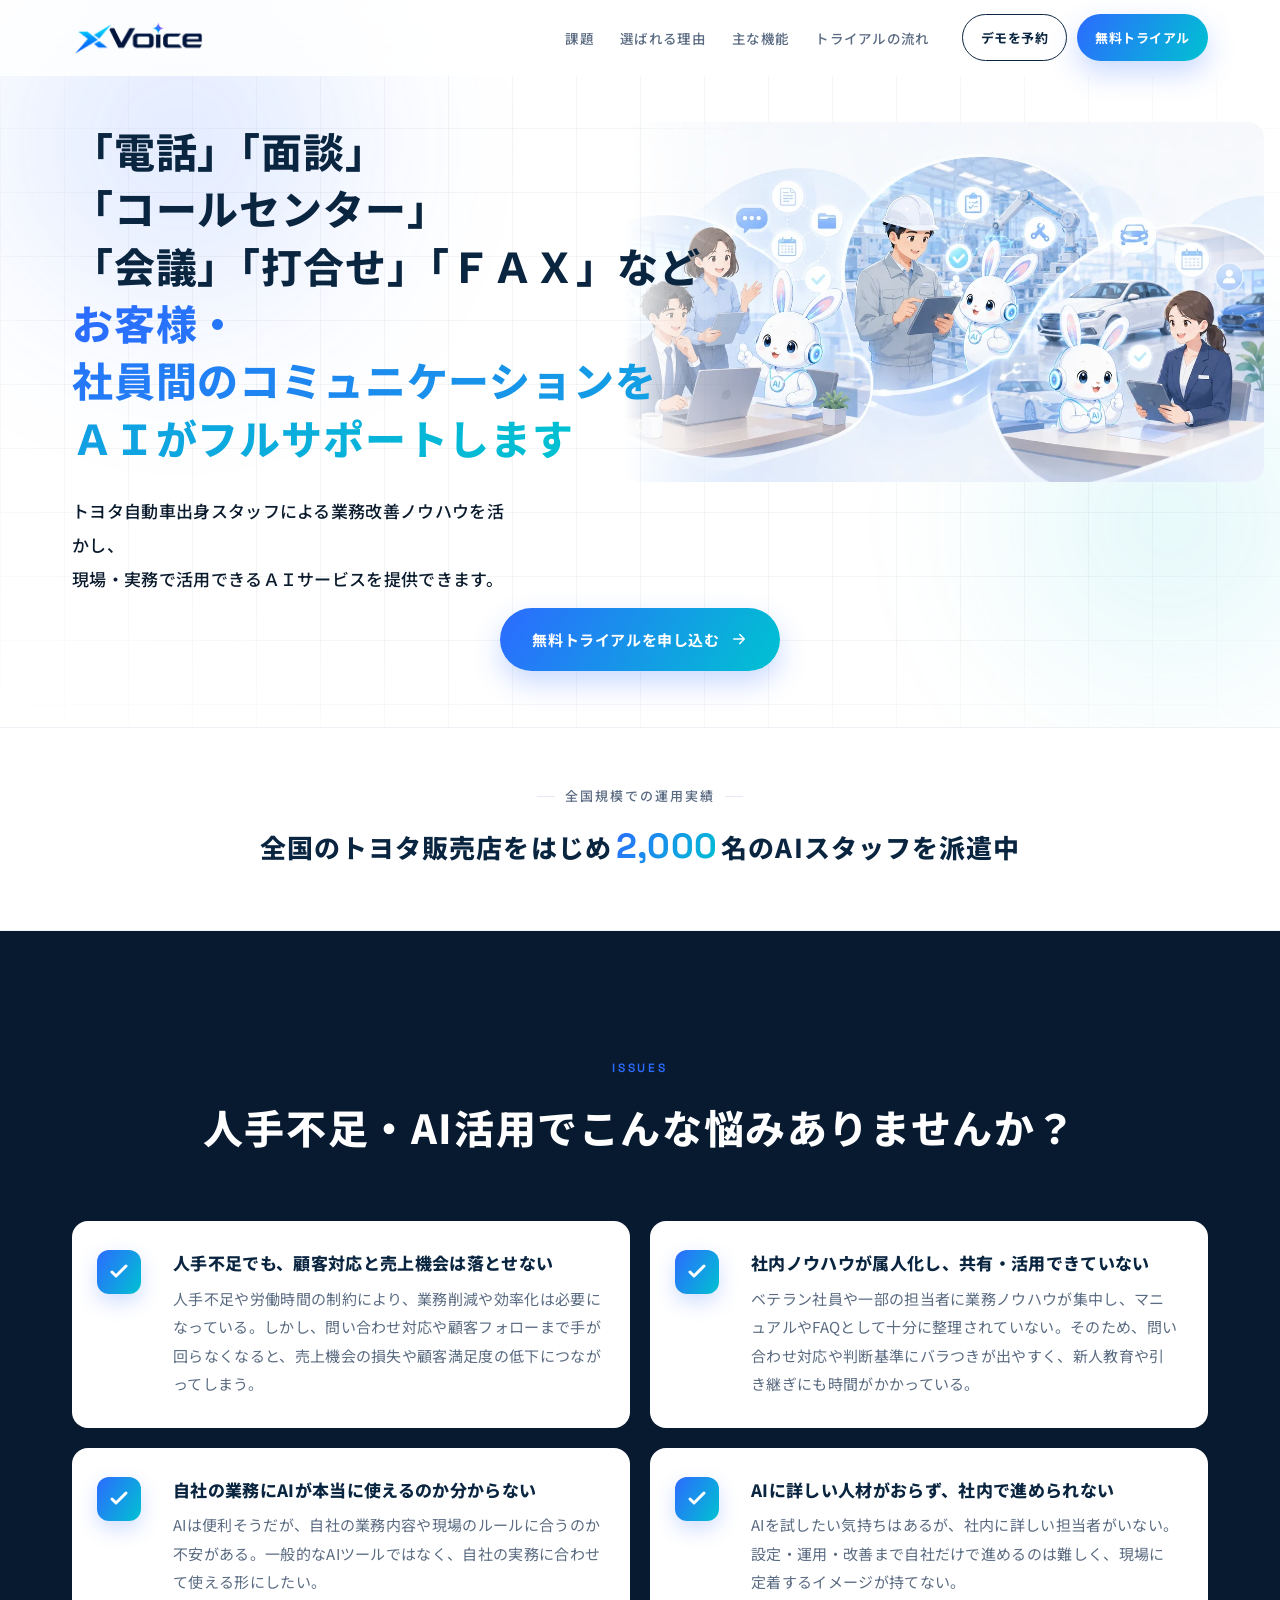
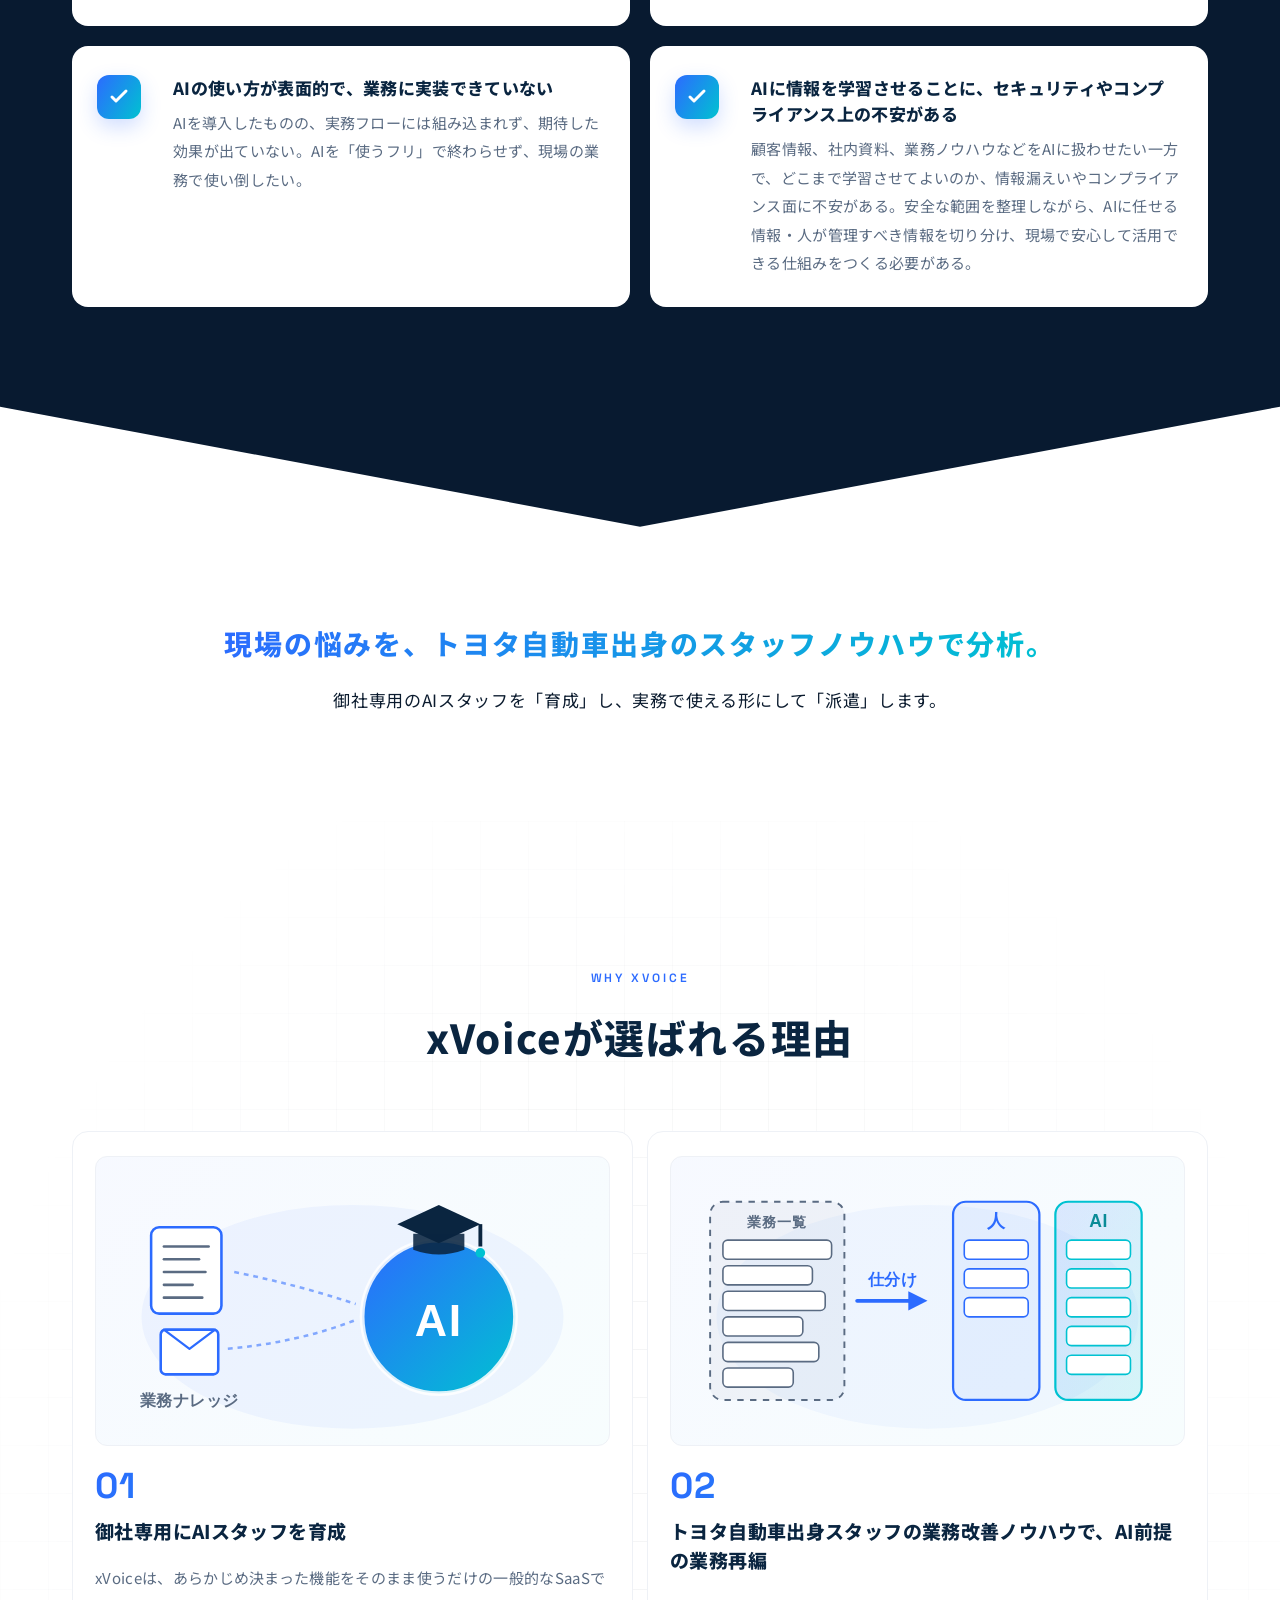
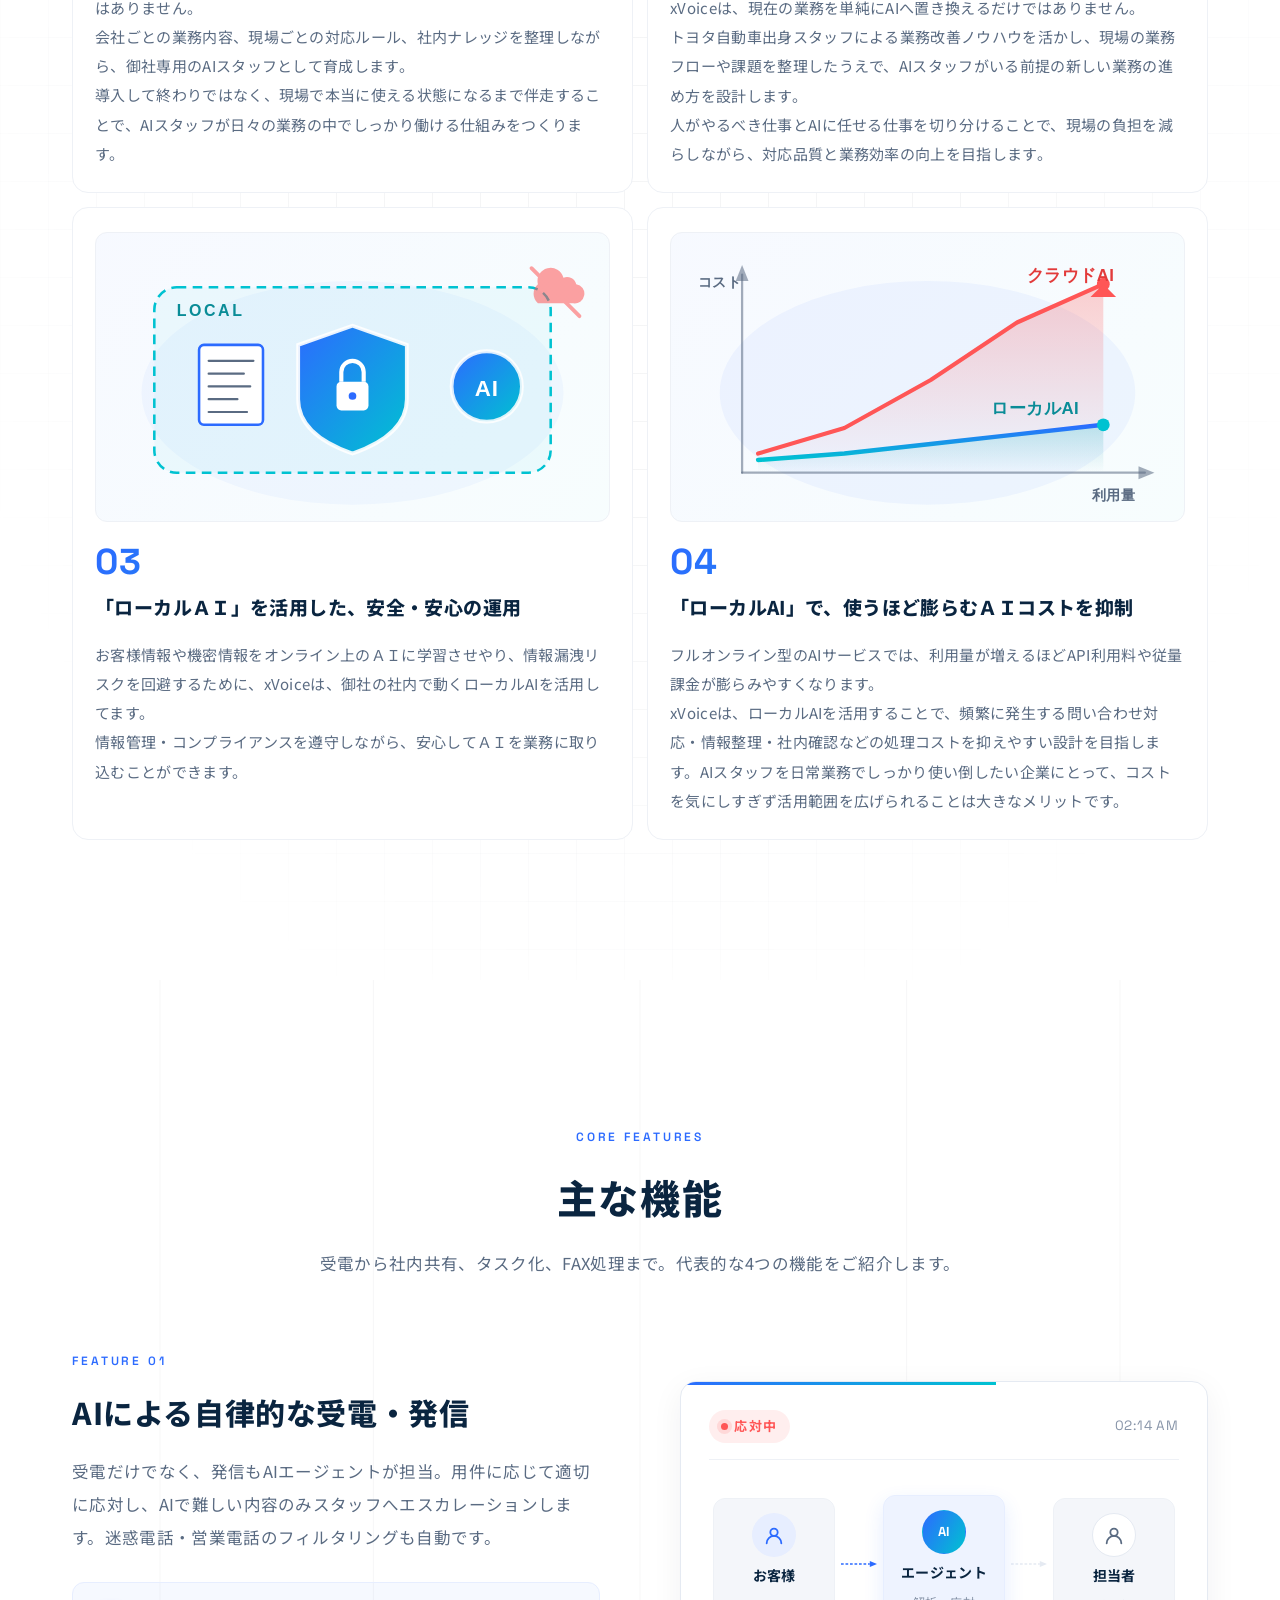
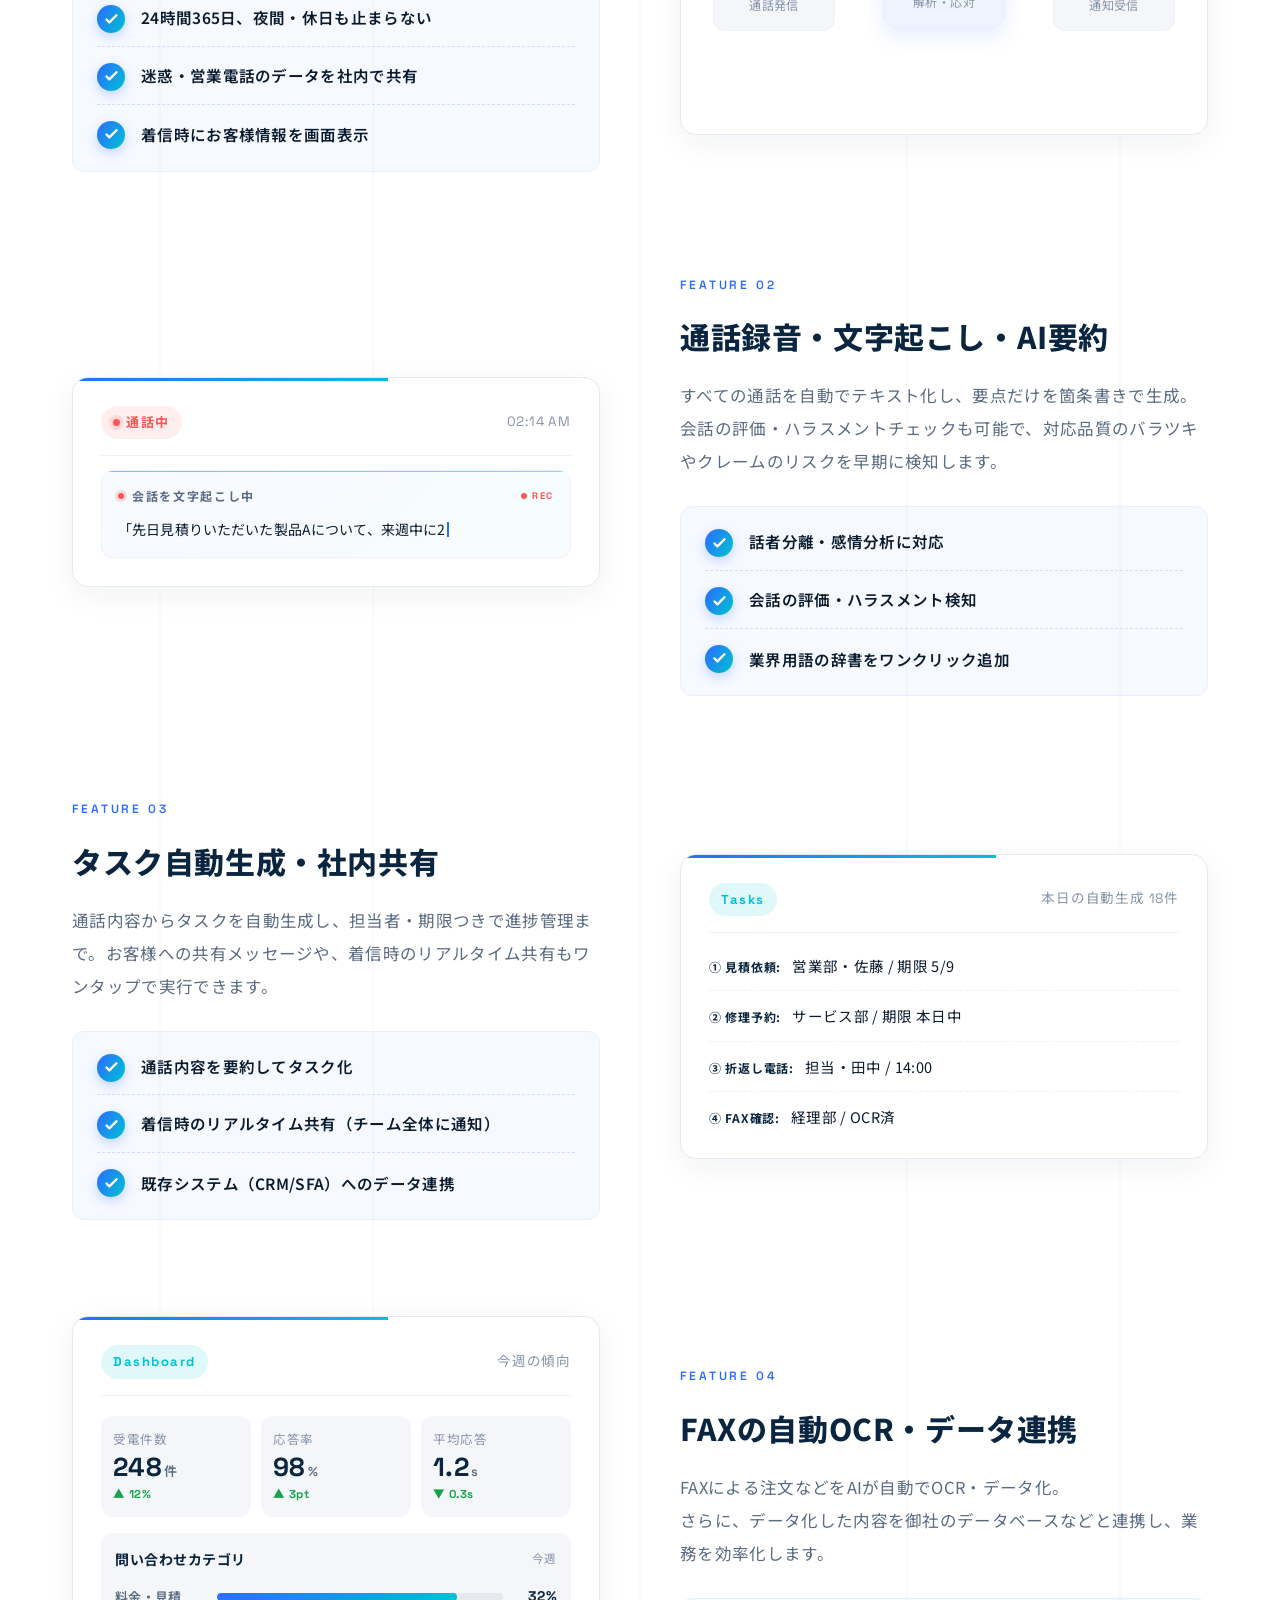
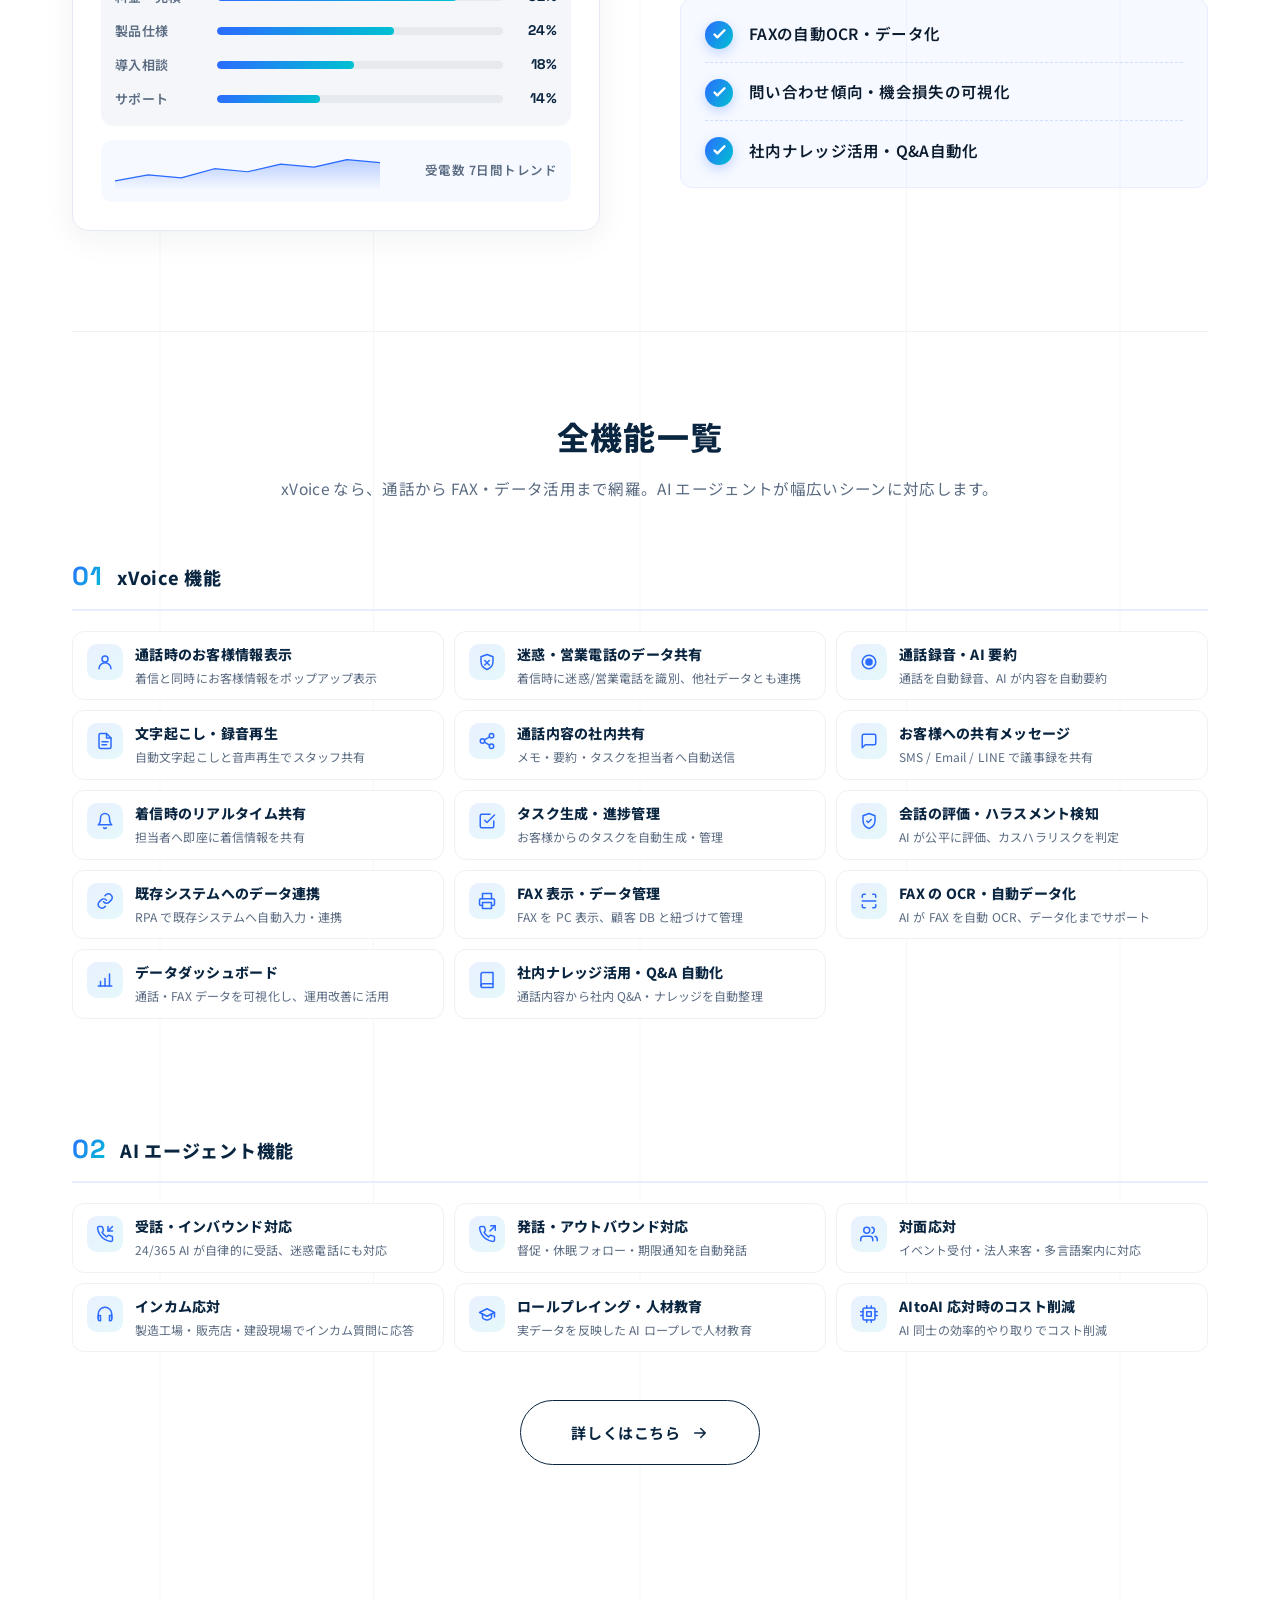
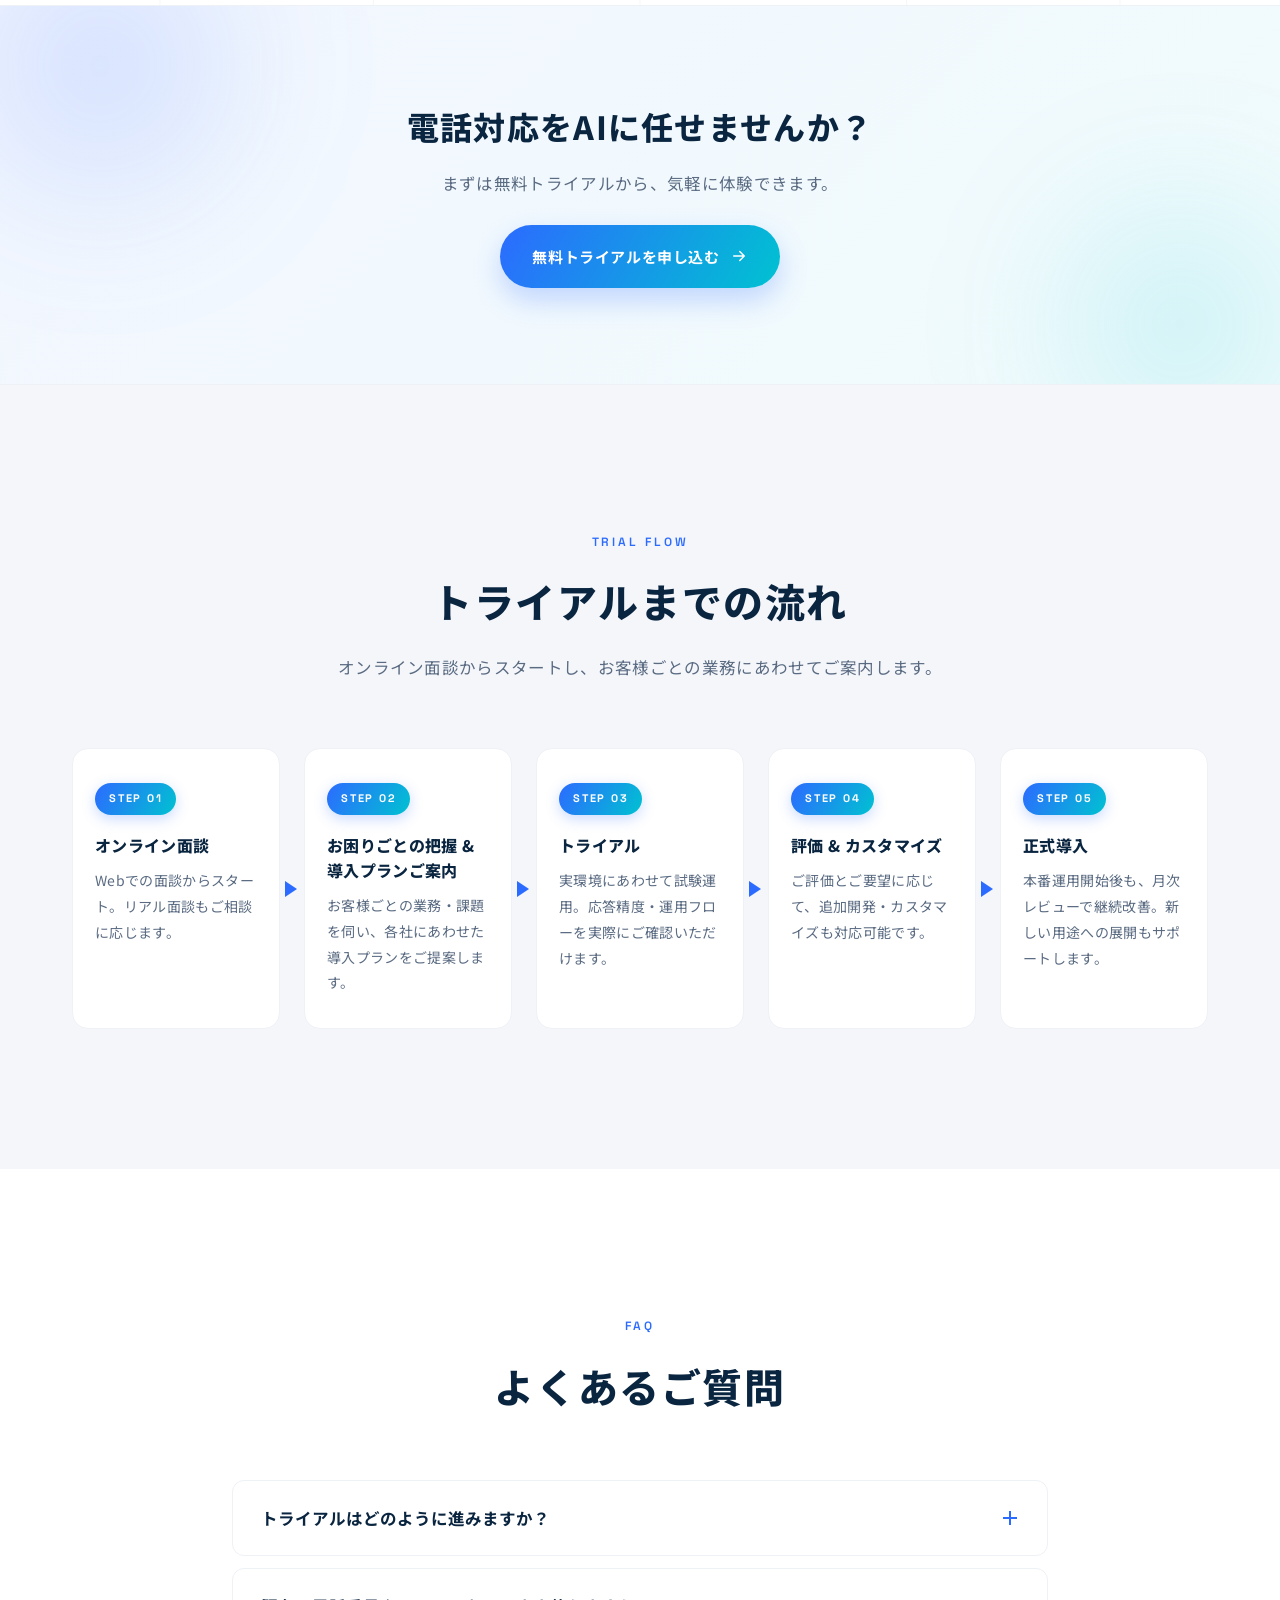
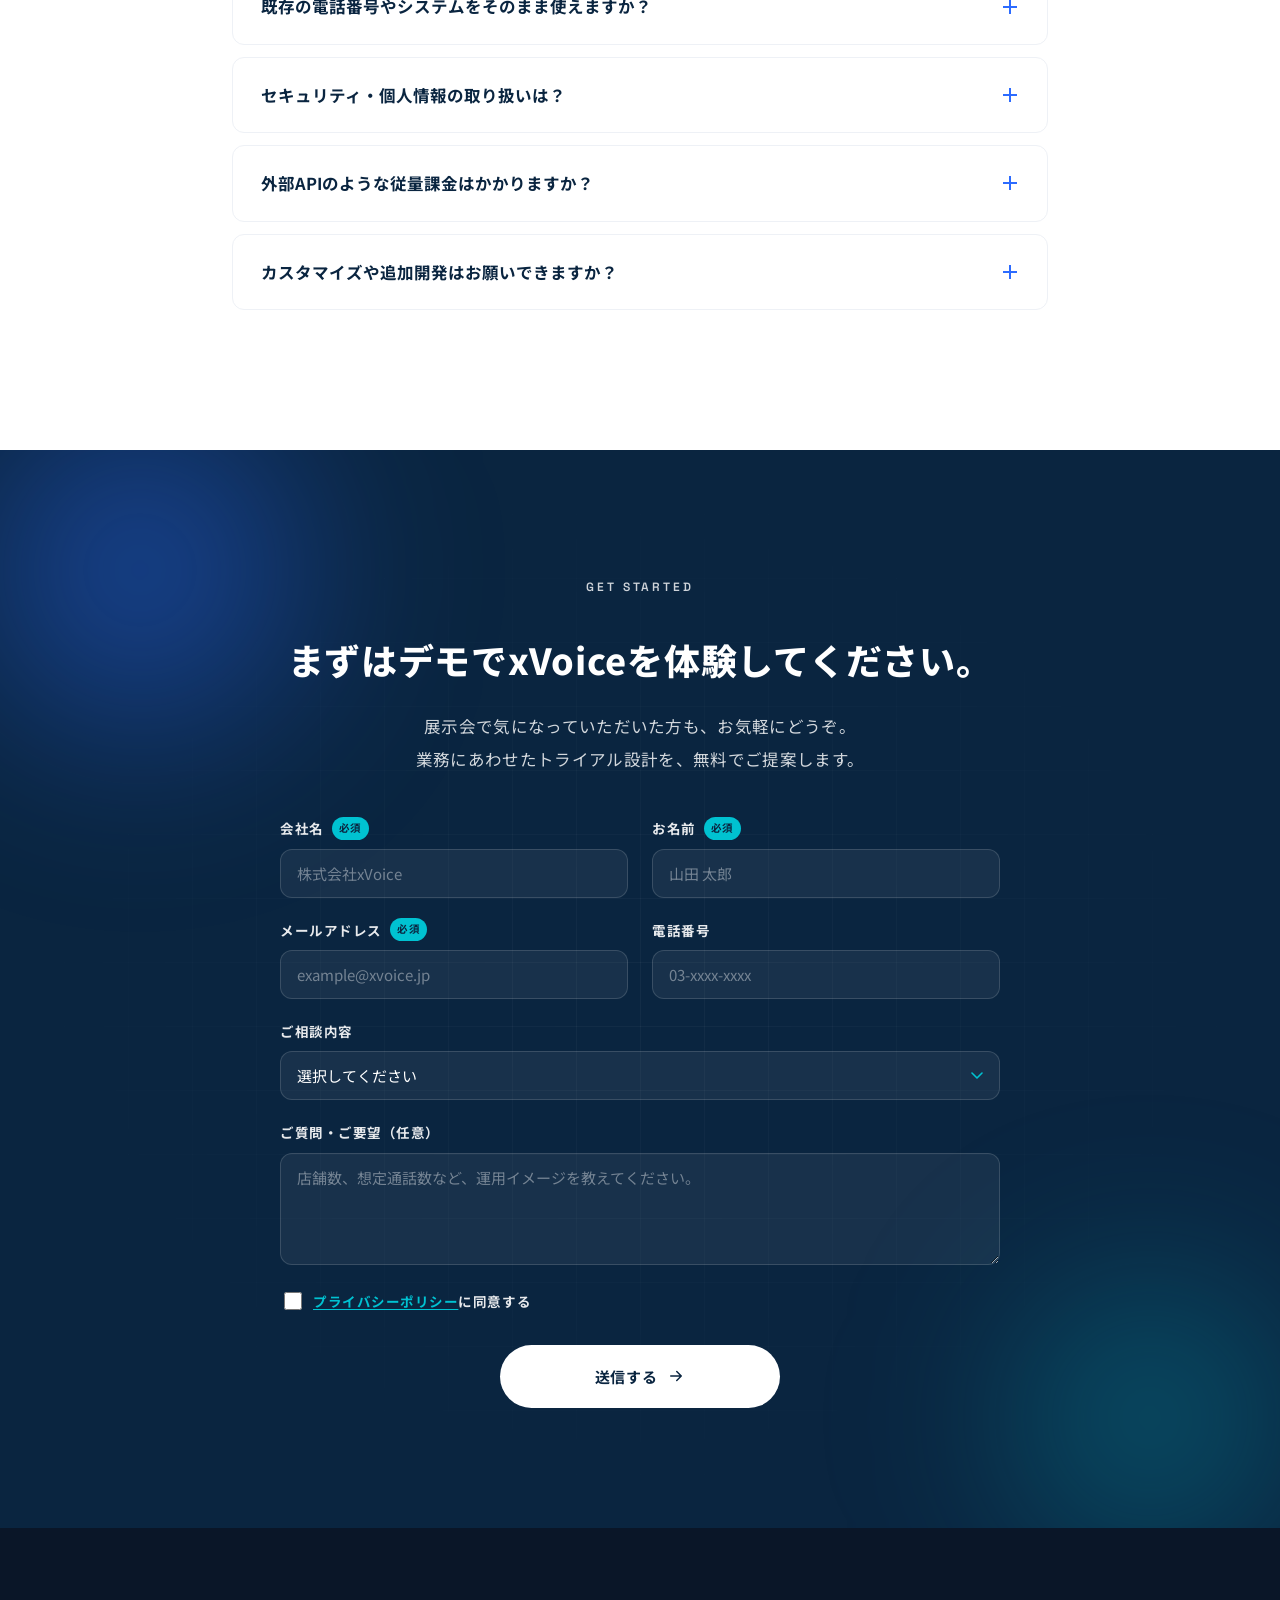
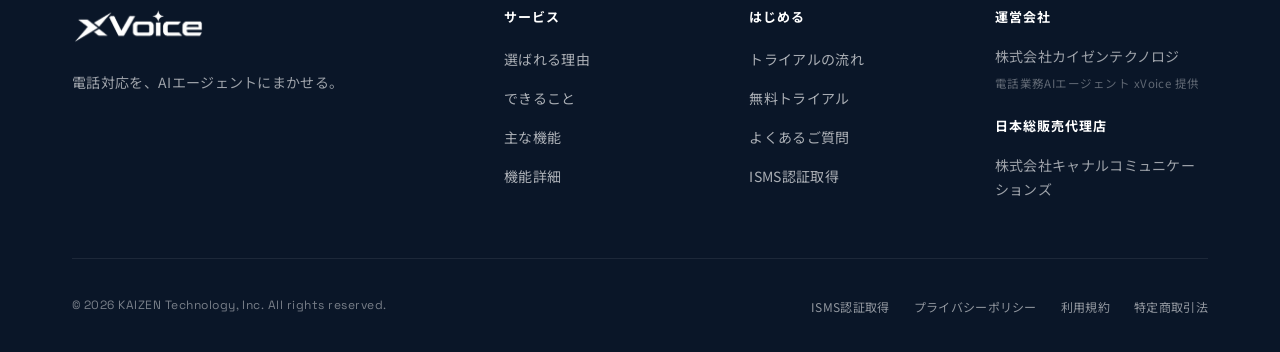
==== commit eac06c38: "Update footer + FV hero copy - Footer: remove サポート体制 and デモ体験 links; add 日本総販売代理店   block (株式会社キャナルコ" ====
--- a/index.html
+++ b/index.html
@@ -67,11 +67,11 @@
       <div class="container hero-inner">
         <div class="hero-content">
           <h1 class="hero-title">
-            人手不足の現場に、<br>
-            <span class="hero-title-em">御社専用のAIスタッフを<br class="hero-title-br">「育てて」「派遣」しています。</span>
+            「電話」「面談」「コールセンター」<br class="hero-title-br">「会議」「打合せ」「ＦＡＸ」など<br>
+            <span class="hero-title-em">お客様・社員間のコミュニケーションを<br class="hero-title-br">ＡＩがフルサポートします</span>
           </h1>
           <p class="hero-lead">
-            トヨタ自動車出身スタッフによる業務改善ノウハウを活かし、企業ごとの業務内容・対応ルール・社内ナレッジを学習したAIスタッフが、電話対応・顧客対応・社内問い合わせ・情報整理・業務報告・タスク管理まで幅広く支援します。
+            トヨタ自動車出身スタッフによる業務改善ノウハウを活かし、<br class="pc-only">現場・実務で活用できるＡＩサービスを提供できます。
           </p>
         </div>
 
@@ -1086,7 +1086,6 @@
               <li><a href="#benefits">できること</a></li>
               <li><a href="#features">主な機能</a></li>
               <li><a href="features.html">機能詳細</a></li>
-              <li><a href="#support">サポート体制</a></li>
             </ul>
           </div>
           <div class="footer-col">
@@ -1094,7 +1093,6 @@
             <ul>
               <li><a href="#flow">トライアルの流れ</a></li>
               <li><a href="#contact">無料トライアル</a></li>
-              <li><a href="#contact">デモ体験</a></li>
               <li><a href="#faq">よくあるご質問</a></li>
               <li><a href="isms.html">ISMS認証取得</a></li>
             </ul>
@@ -1105,6 +1103,10 @@
               <p>株式会社カイゼンテクノロジ</p>
               <p class="footer-company-note">電話業務AIエージェント xVoice 提供</p>
             </div>
+            <h4 class="footer-col-h4-sub">日本総販売代理店</h4>
+            <div class="footer-company">
+              <p>株式会社キャナルコミュニケーションズ</p>
+            </div>
           </div>
         </div>
       </div>
--- a/style.css
+++ b/style.css
@@ -2618,6 +2618,7 @@
   margin-bottom: 18px;
   letter-spacing: 0.08em;
 }
+.footer-col-h4-sub { margin-top: 24px; }
 .footer-col ul {
   display: flex;
   flex-direction: column;
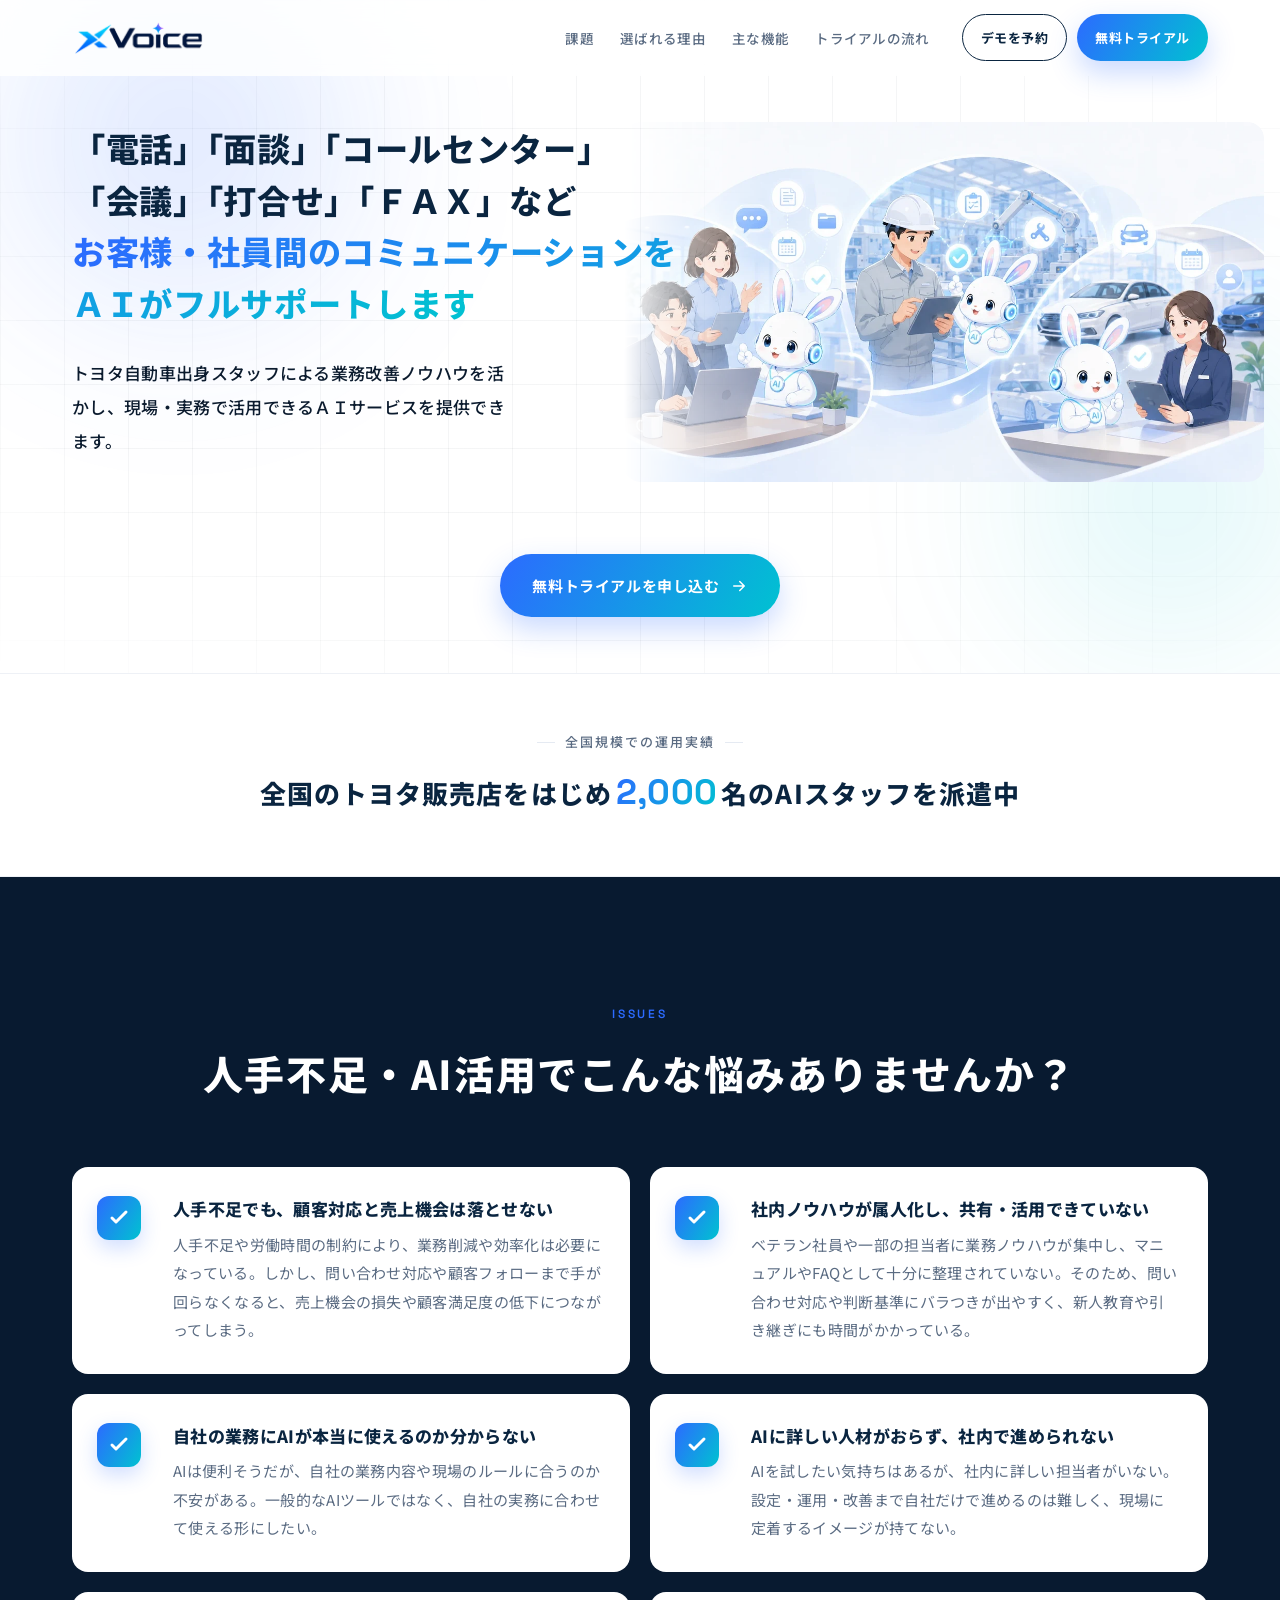
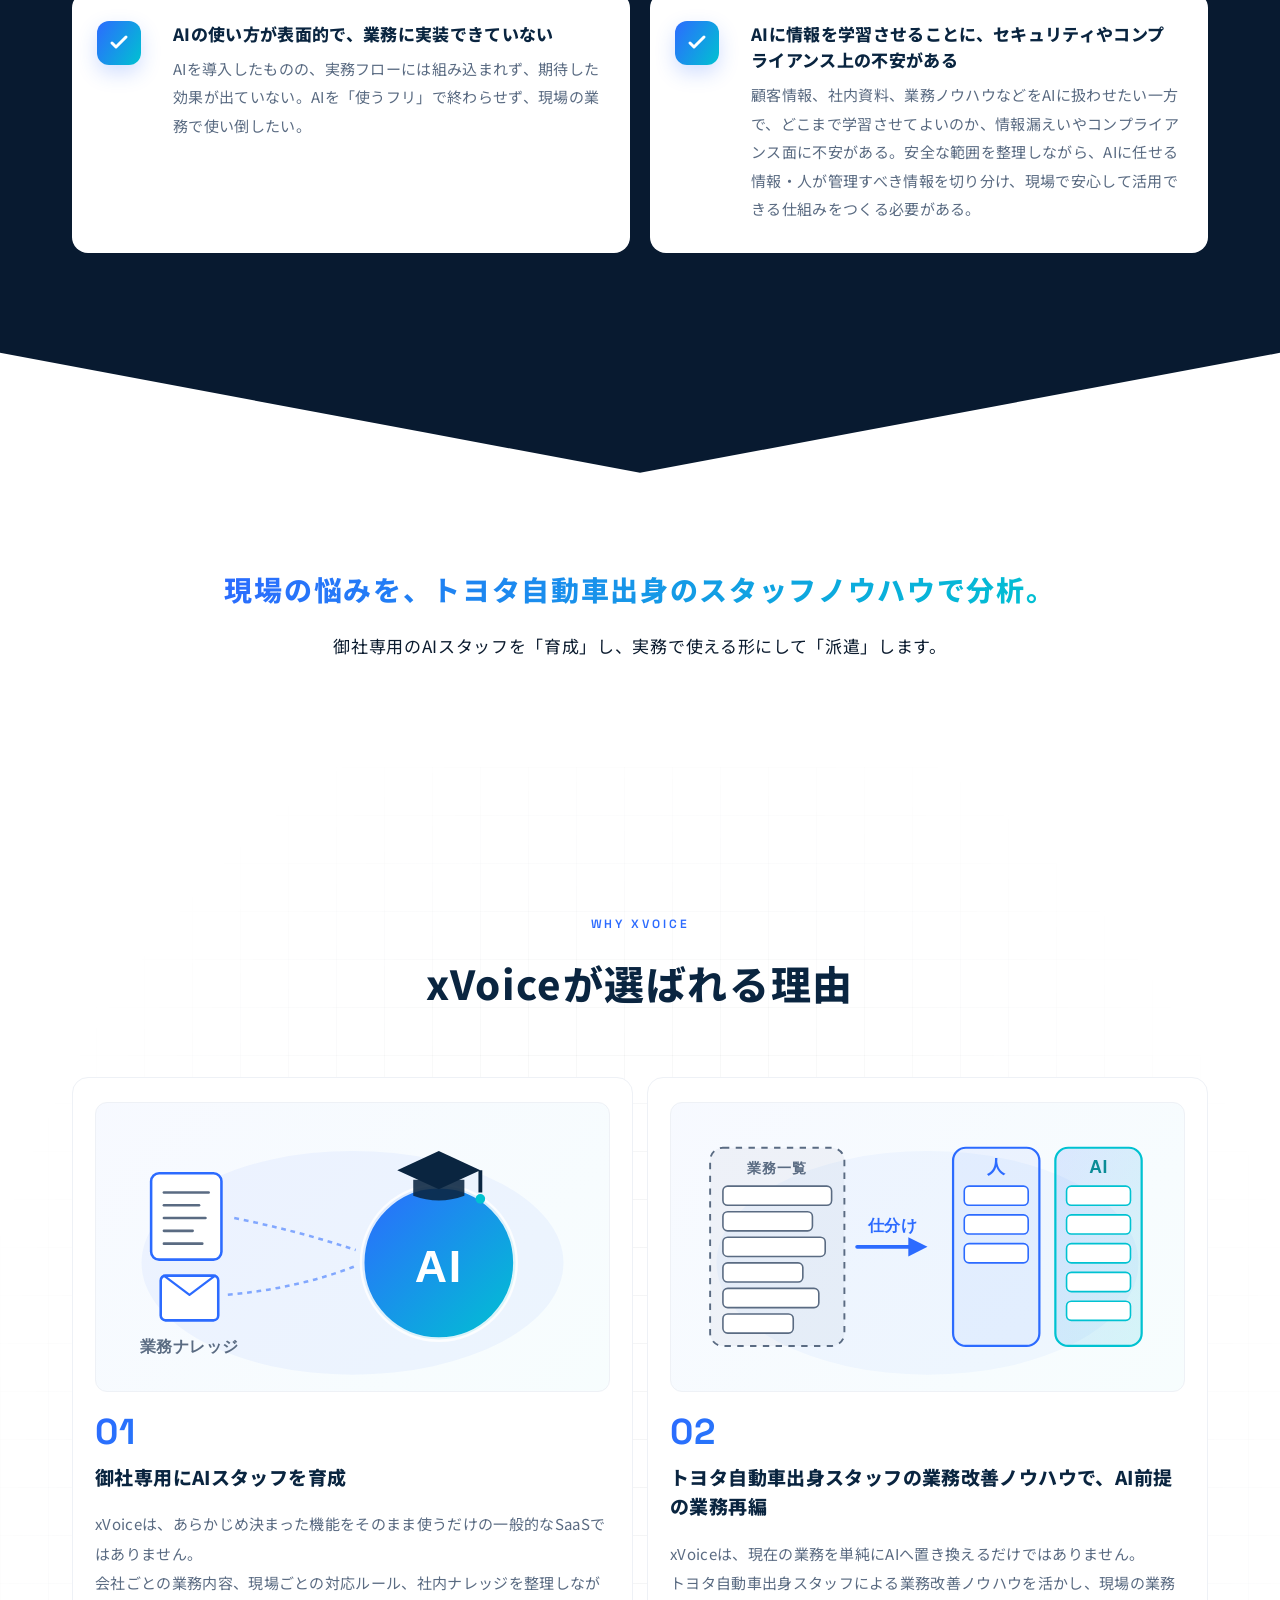
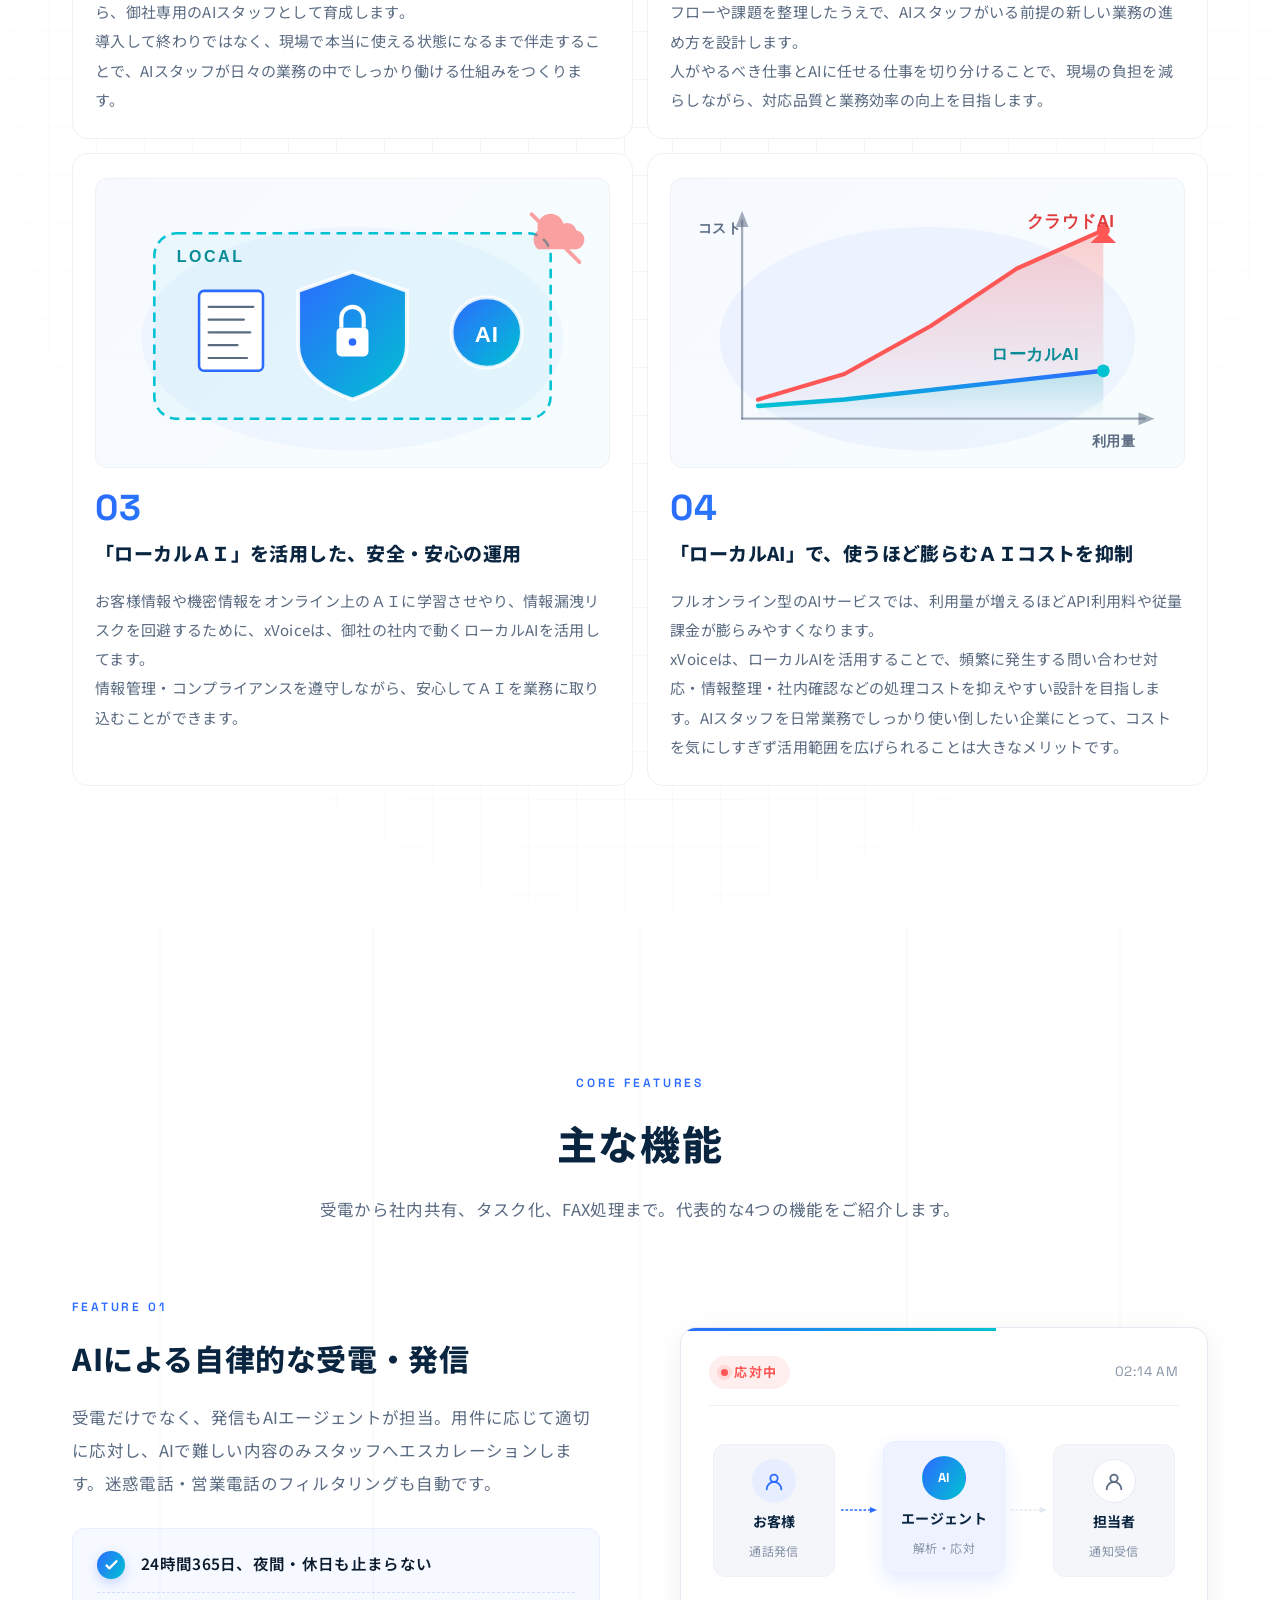
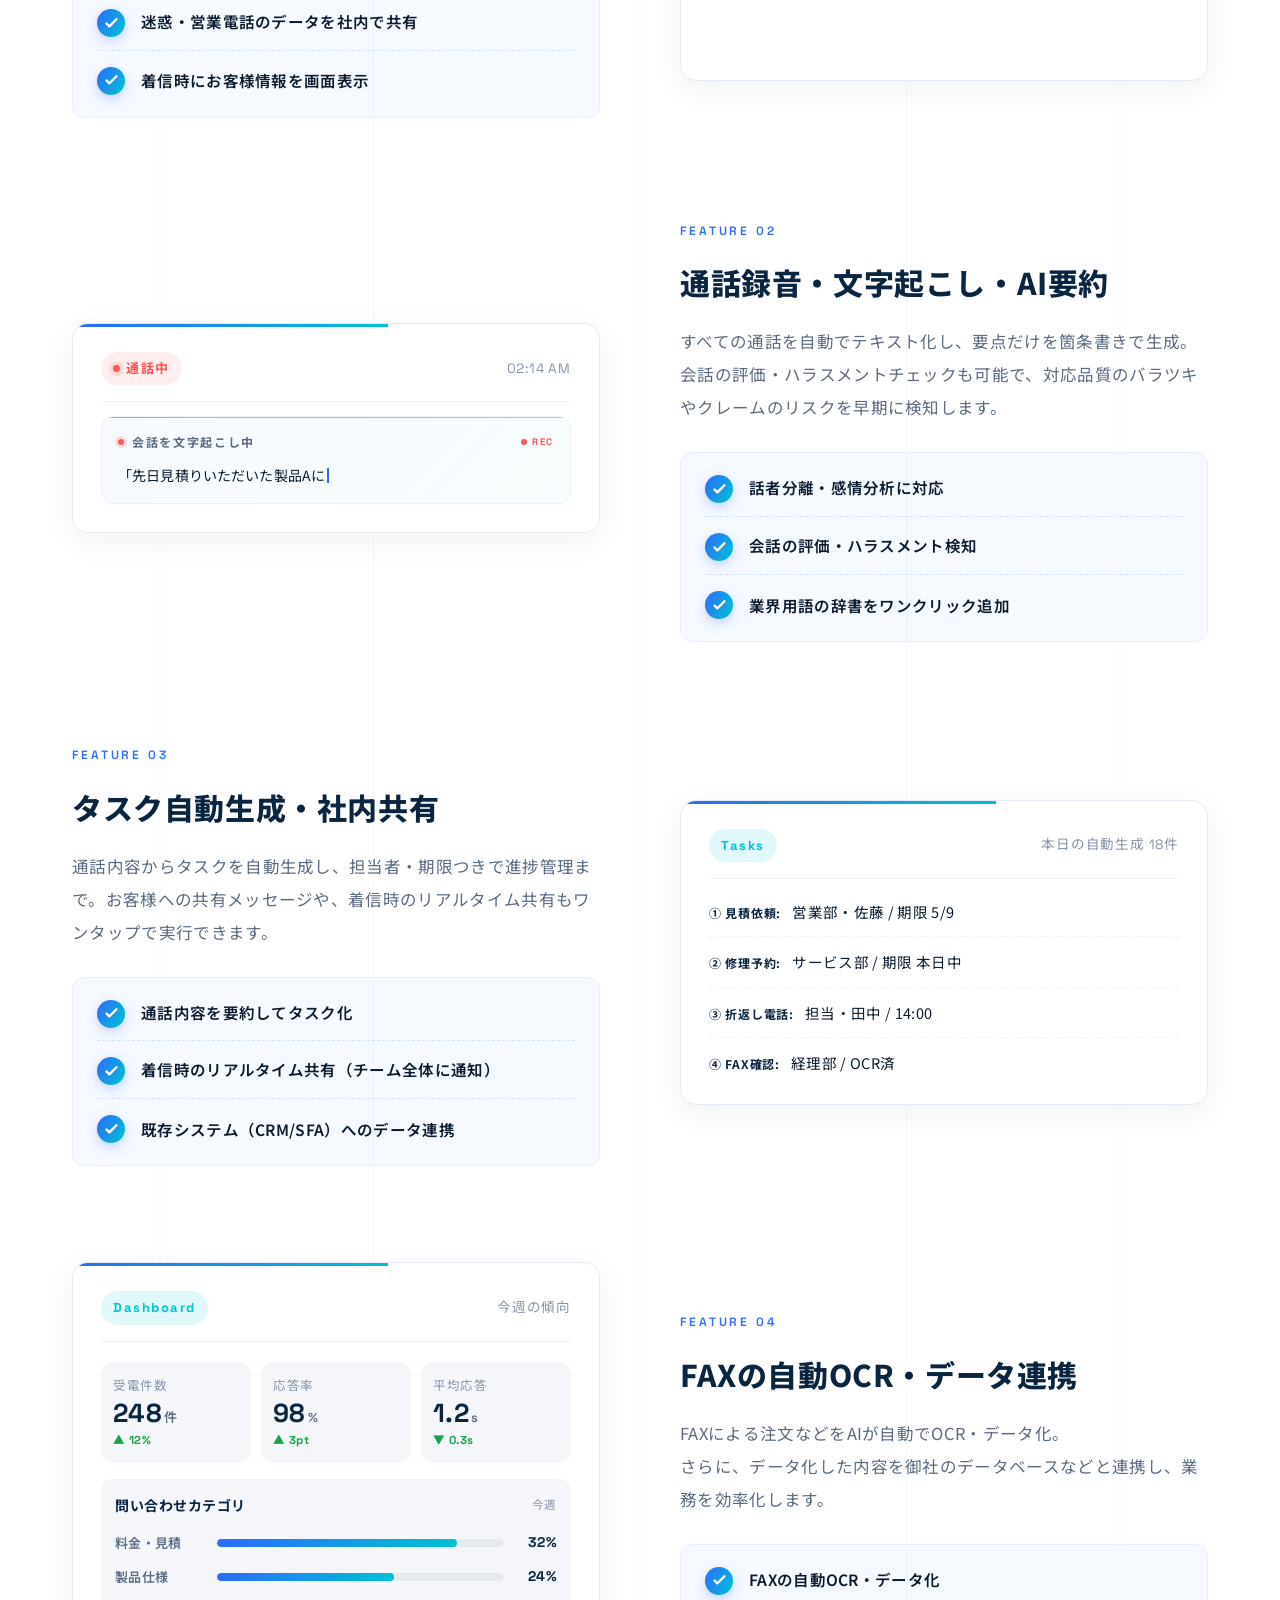
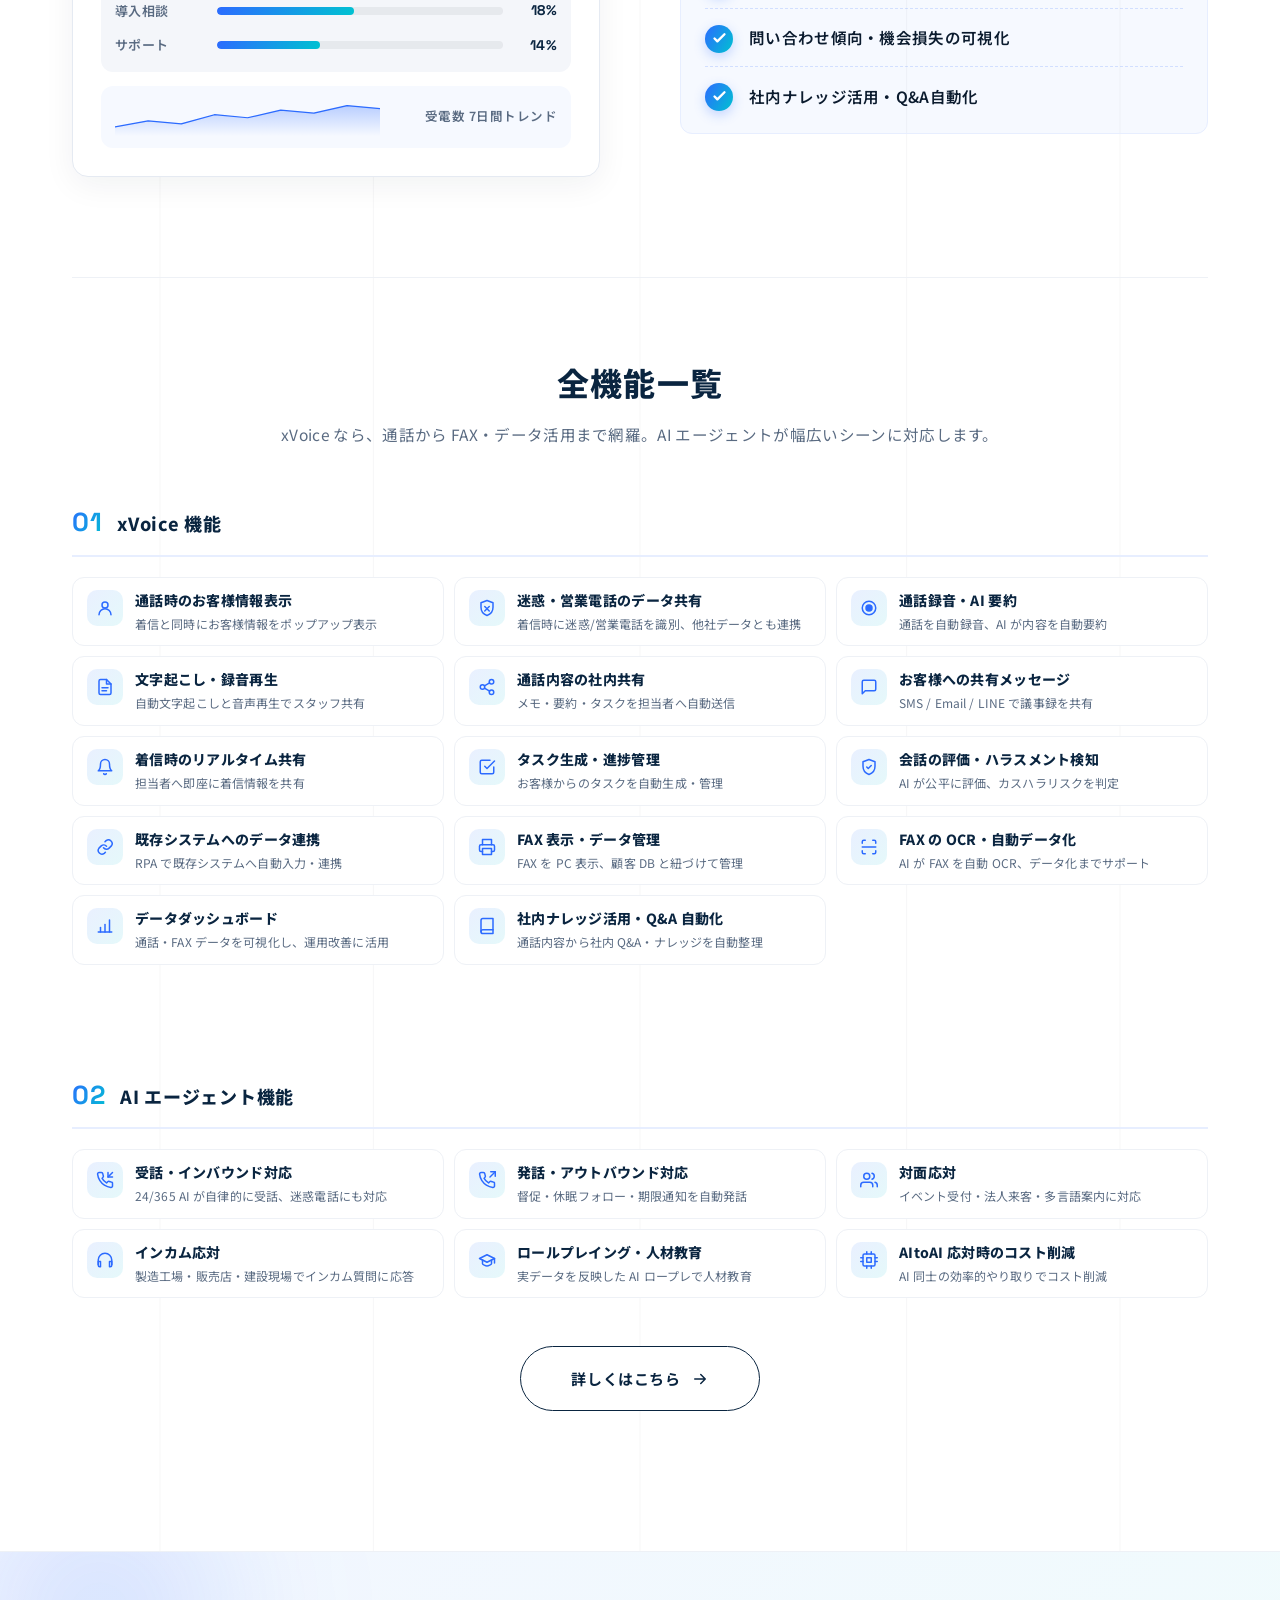
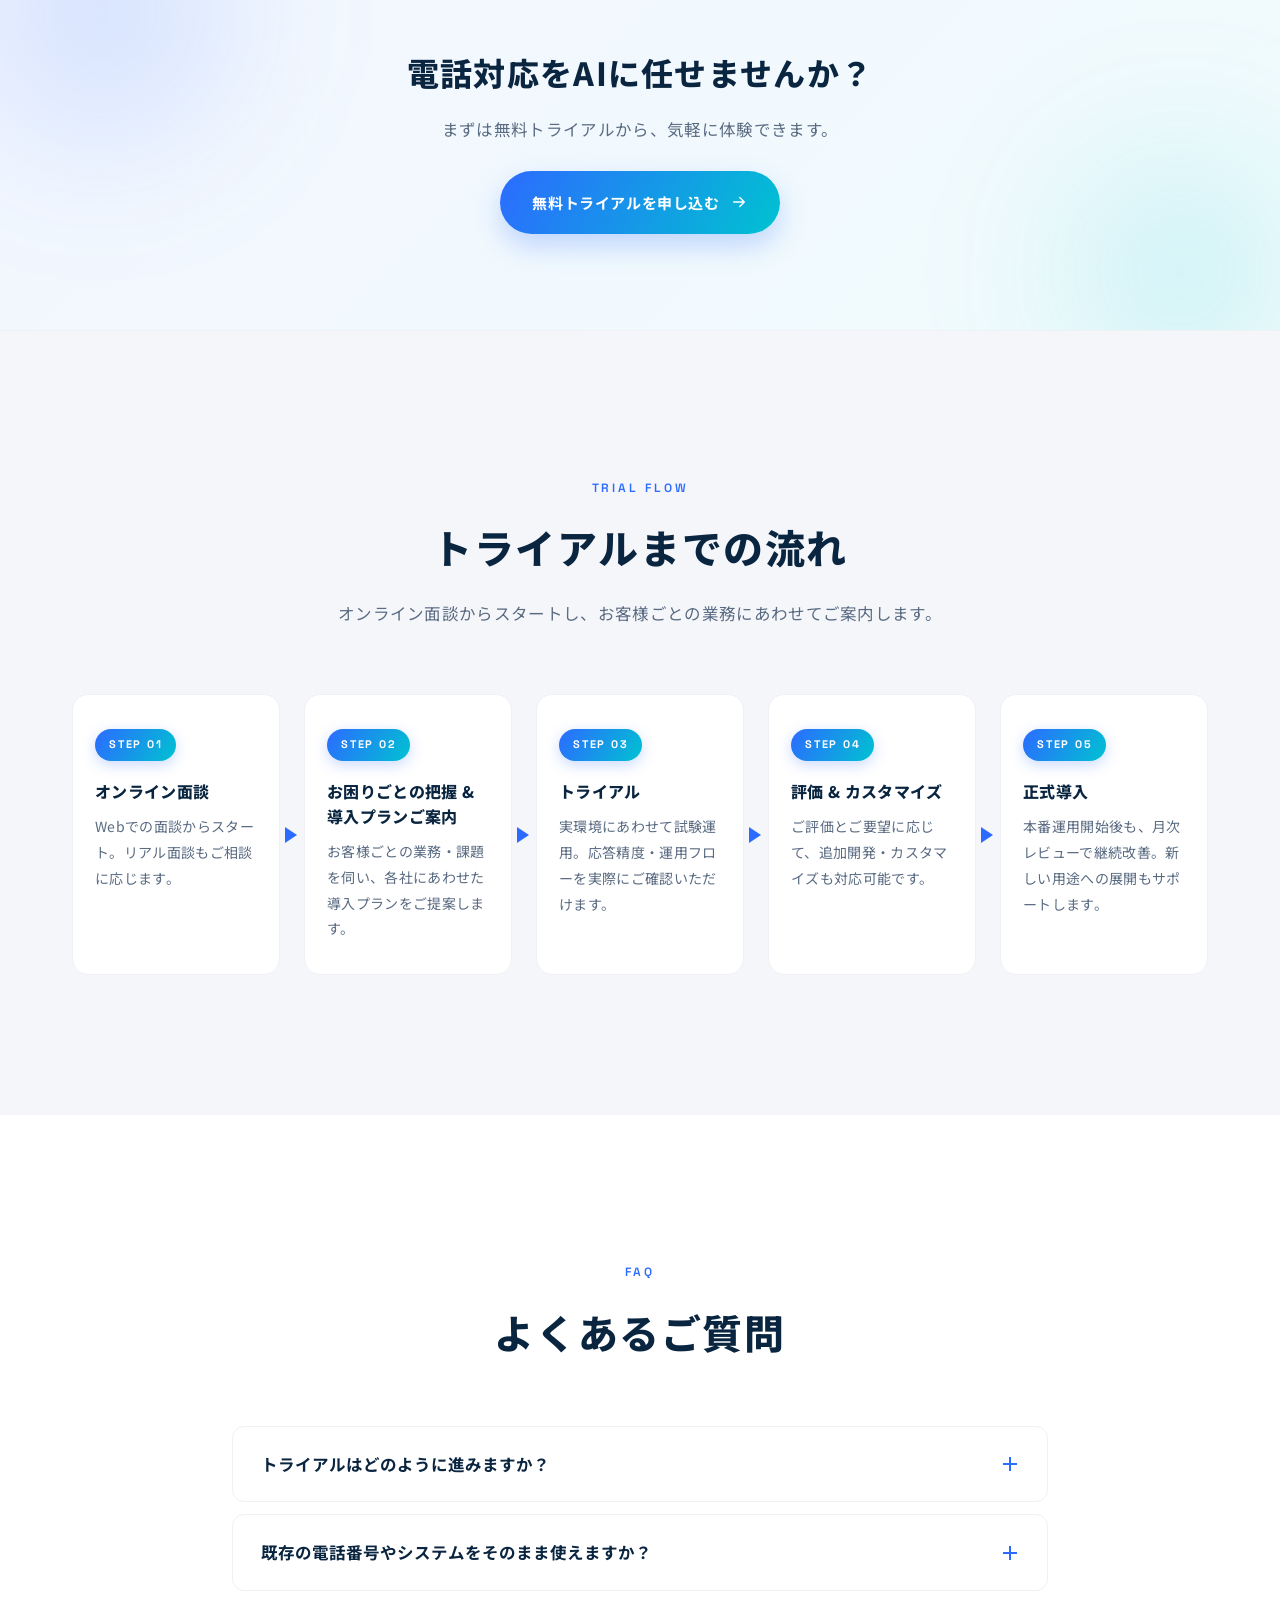
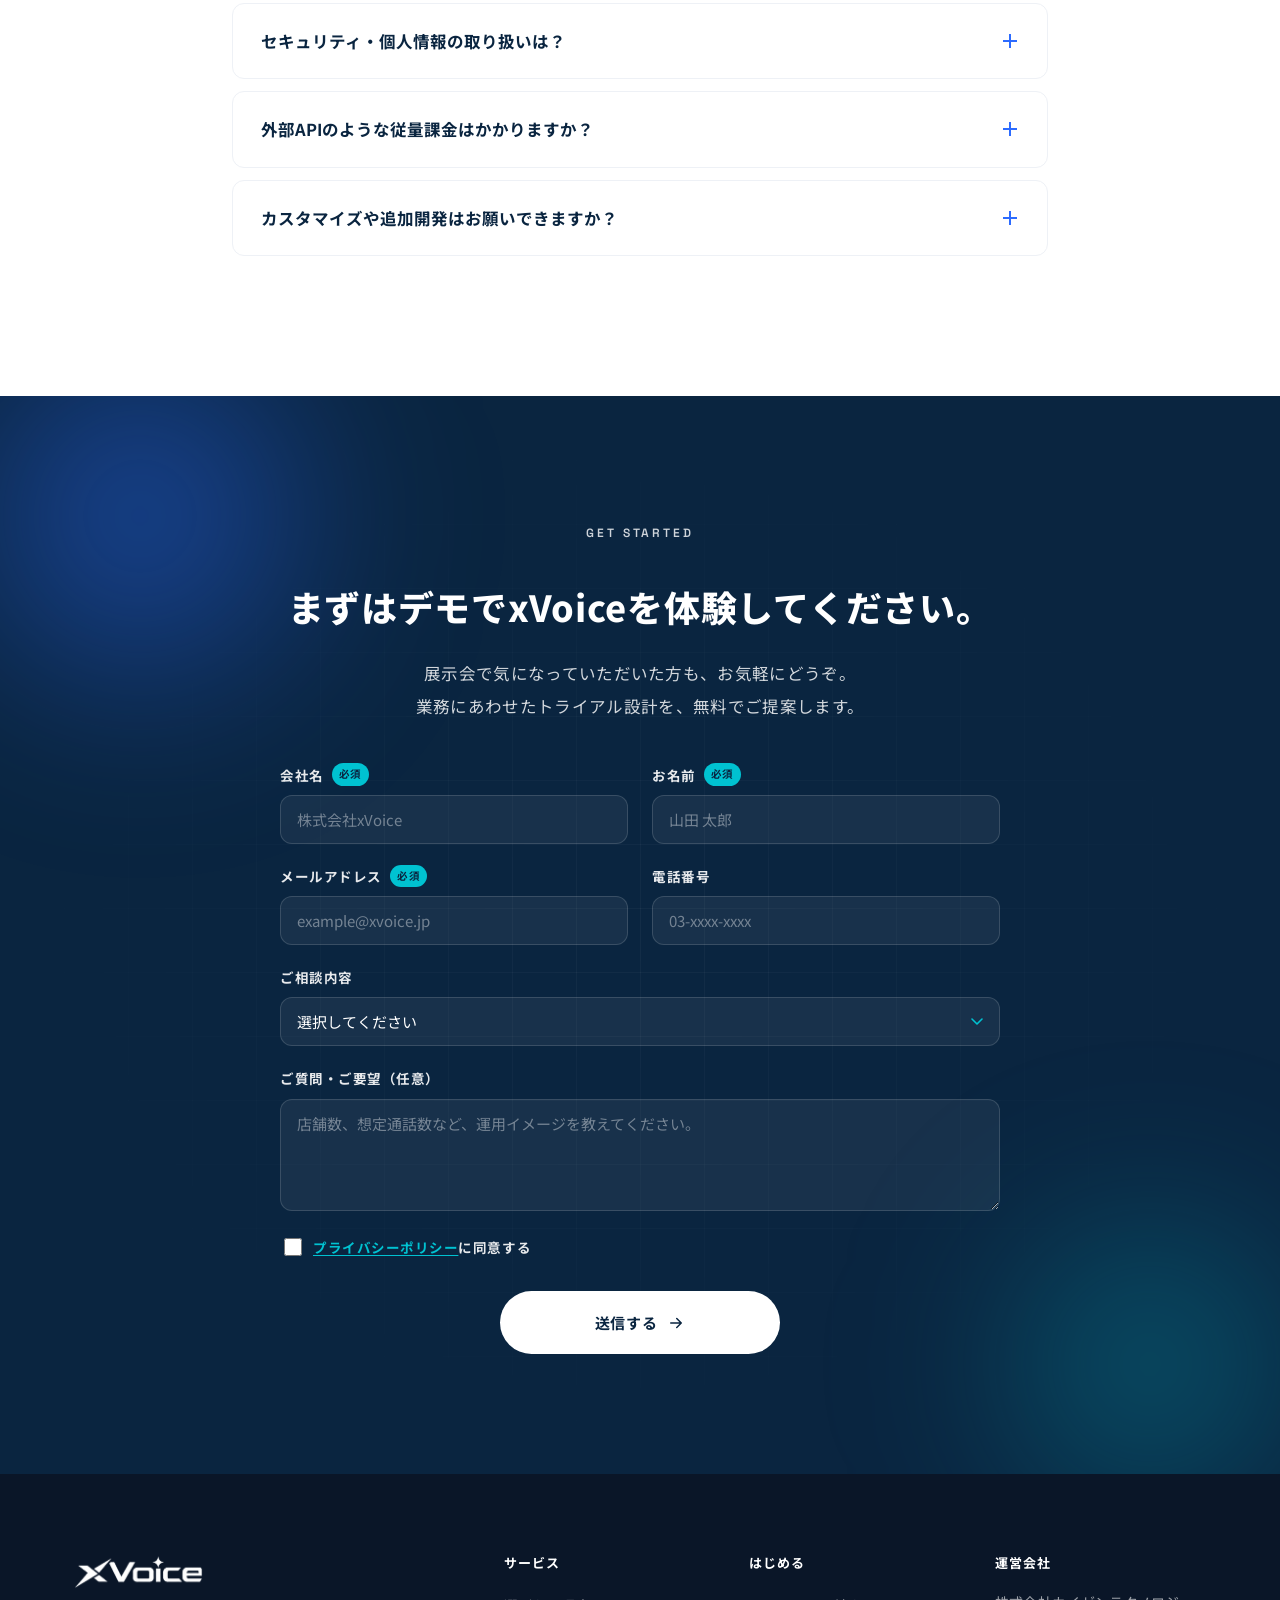
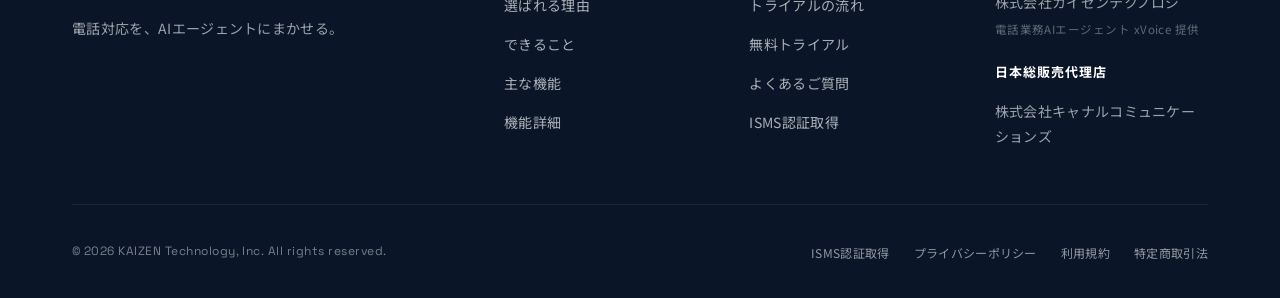
==== commit d8d33300: "Fix FV hero layout: right-size type + clean line breaks - Drop overflow-wrap: anywhere from .hero-ti" ====
--- a/index.html
+++ b/index.html
@@ -67,11 +67,12 @@
       <div class="container hero-inner">
         <div class="hero-content">
           <h1 class="hero-title">
-            「電話」「面談」「コールセンター」<br class="hero-title-br">「会議」「打合せ」「ＦＡＸ」など<br>
-            <span class="hero-title-em">お客様・社員間のコミュニケーションを<br class="hero-title-br">ＡＩがフルサポートします</span>
+            「電話」「面談」「コールセンター」<br>
+            「会議」「打合せ」「ＦＡＸ」など<br>
+            <span class="hero-title-em">お客様・社員間のコミュニケーションを<br>ＡＩがフルサポートします</span>
           </h1>
           <p class="hero-lead">
-            トヨタ自動車出身スタッフによる業務改善ノウハウを活かし、<br class="pc-only">現場・実務で活用できるＡＩサービスを提供できます。
+            トヨタ自動車出身スタッフによる業務改善ノウハウを活かし、現場・実務で活用できるＡＩサービスを提供できます。
           </p>
         </div>
 
--- a/style.css
+++ b/style.css
@@ -434,13 +434,13 @@
 
 .hero-title {
   margin-top: 14px;
-  font-size: clamp(28px, 3.2vw, 46px);
+  font-size: clamp(26px, 2.6vw, 36px);
   font-weight: 800;
-  line-height: 1.4;
+  line-height: 1.55;
   letter-spacing: 0.02em;
   color: var(--color-primary);
   word-break: keep-all;
-  overflow-wrap: anywhere;
+  overflow-wrap: normal;
 }
 .hero-title-em {
   background: var(--grad-accent);
@@ -2697,10 +2697,10 @@
 @media (max-width: 1201px) {
   .container { padding-left: 3%; padding-right: 3%; }
   .nav { padding: 0 3%; }
-  .hero-content { max-width: 500px; }
-  .hero-title { font-size: clamp(26px, 3.2vw, 36px); }
-  .hero-lead { max-width: 380px; }
-  .hero-visual { width: 50%; right: -2%; max-width: 540px; top: 0; }
+  .hero-content { max-width: 520px; }
+  .hero-title { font-size: clamp(24px, 2.6vw, 30px); }
+  .hero-lead { max-width: 420px; }
+  .hero-visual { width: 46%; right: -2%; max-width: 500px; top: 0; }
   .hero-meta { gap: 32px; }
   .feature-row { gap: 56px; }
 
@@ -2745,7 +2745,7 @@
   .hero { padding: calc(var(--header-h) + 16px) 0 80px; }
   .hero-inner { display: flex; flex-direction: column; gap: 32px; min-height: 0; }
   .hero-content { max-width: none; order: 2; }
-  .hero-title { font-size: clamp(28px, 7.5vw, 38px); }
+  .hero-title { font-size: clamp(22px, 5.6vw, 30px); }
   .hero-lead { font-size: 15px; }
   .hero-cta { flex-direction: column; align-items: stretch; }
   .hero-cta .btn { width: 100%; }
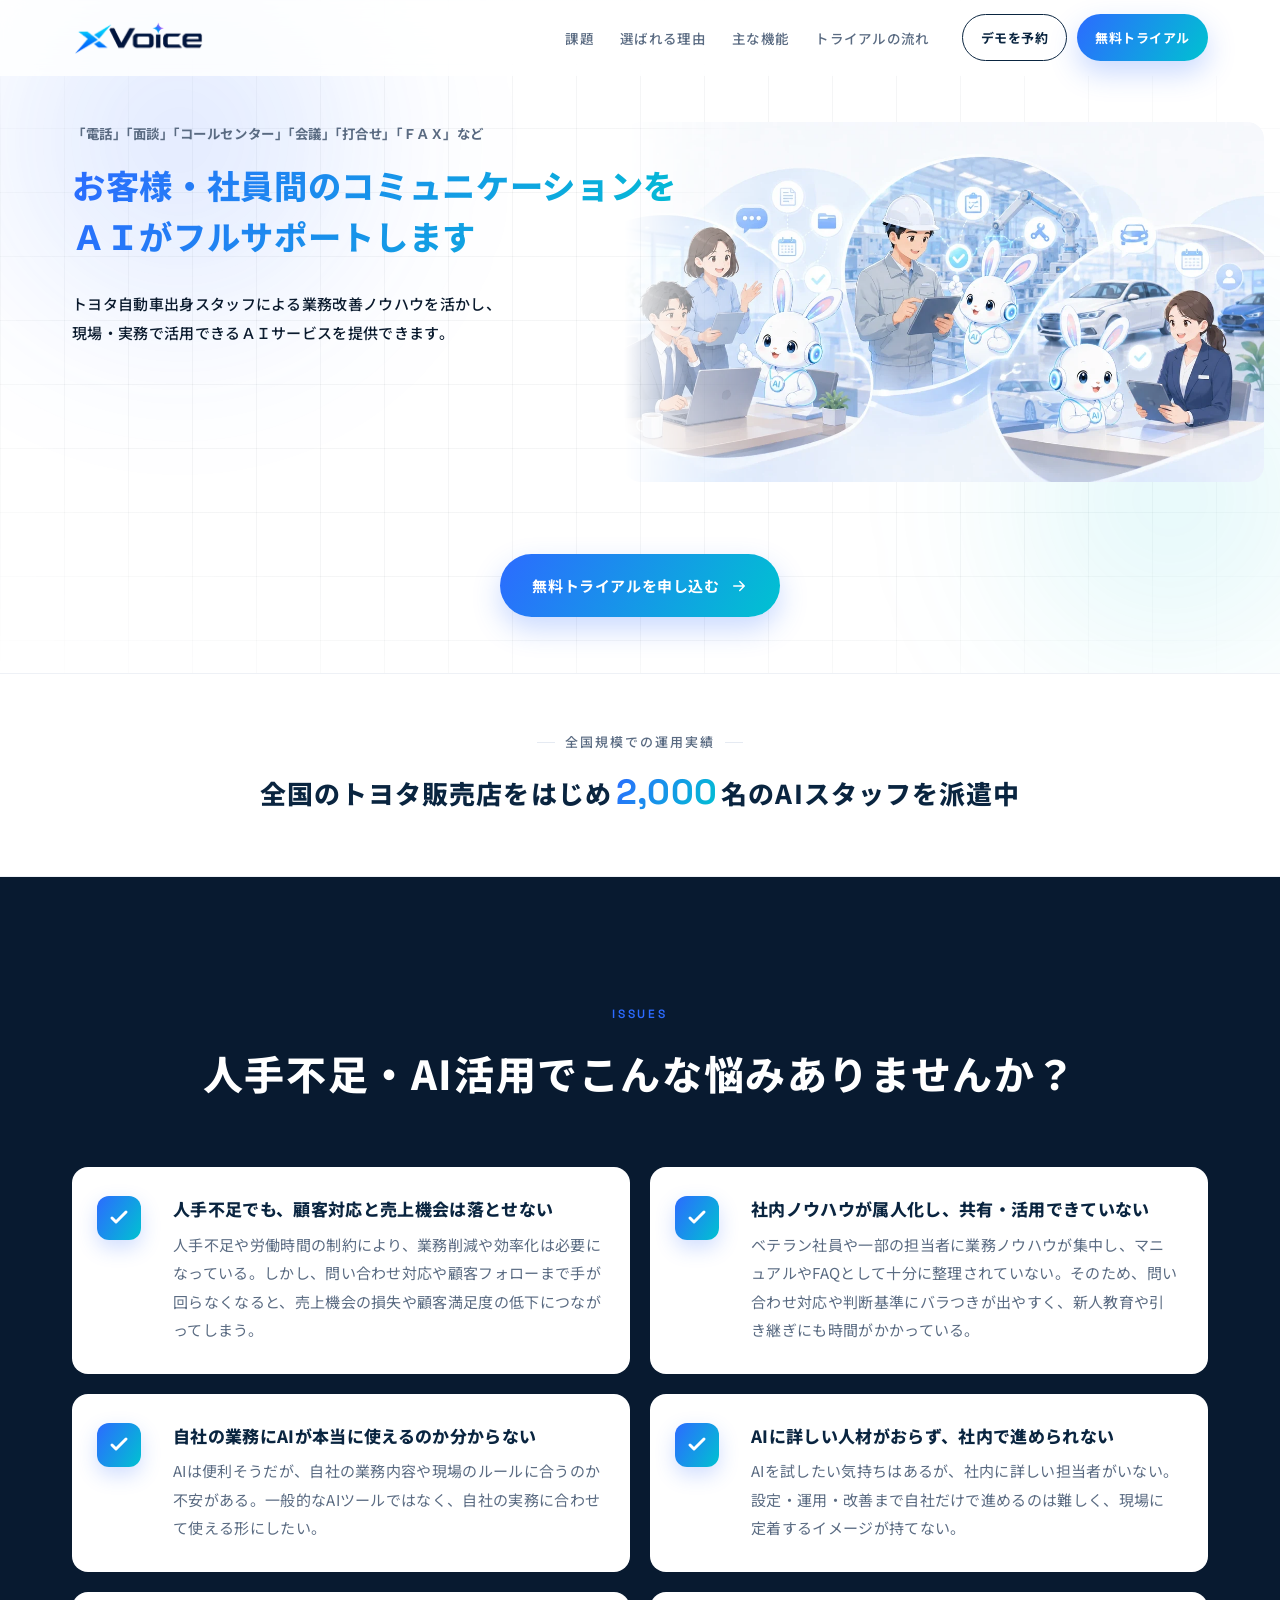
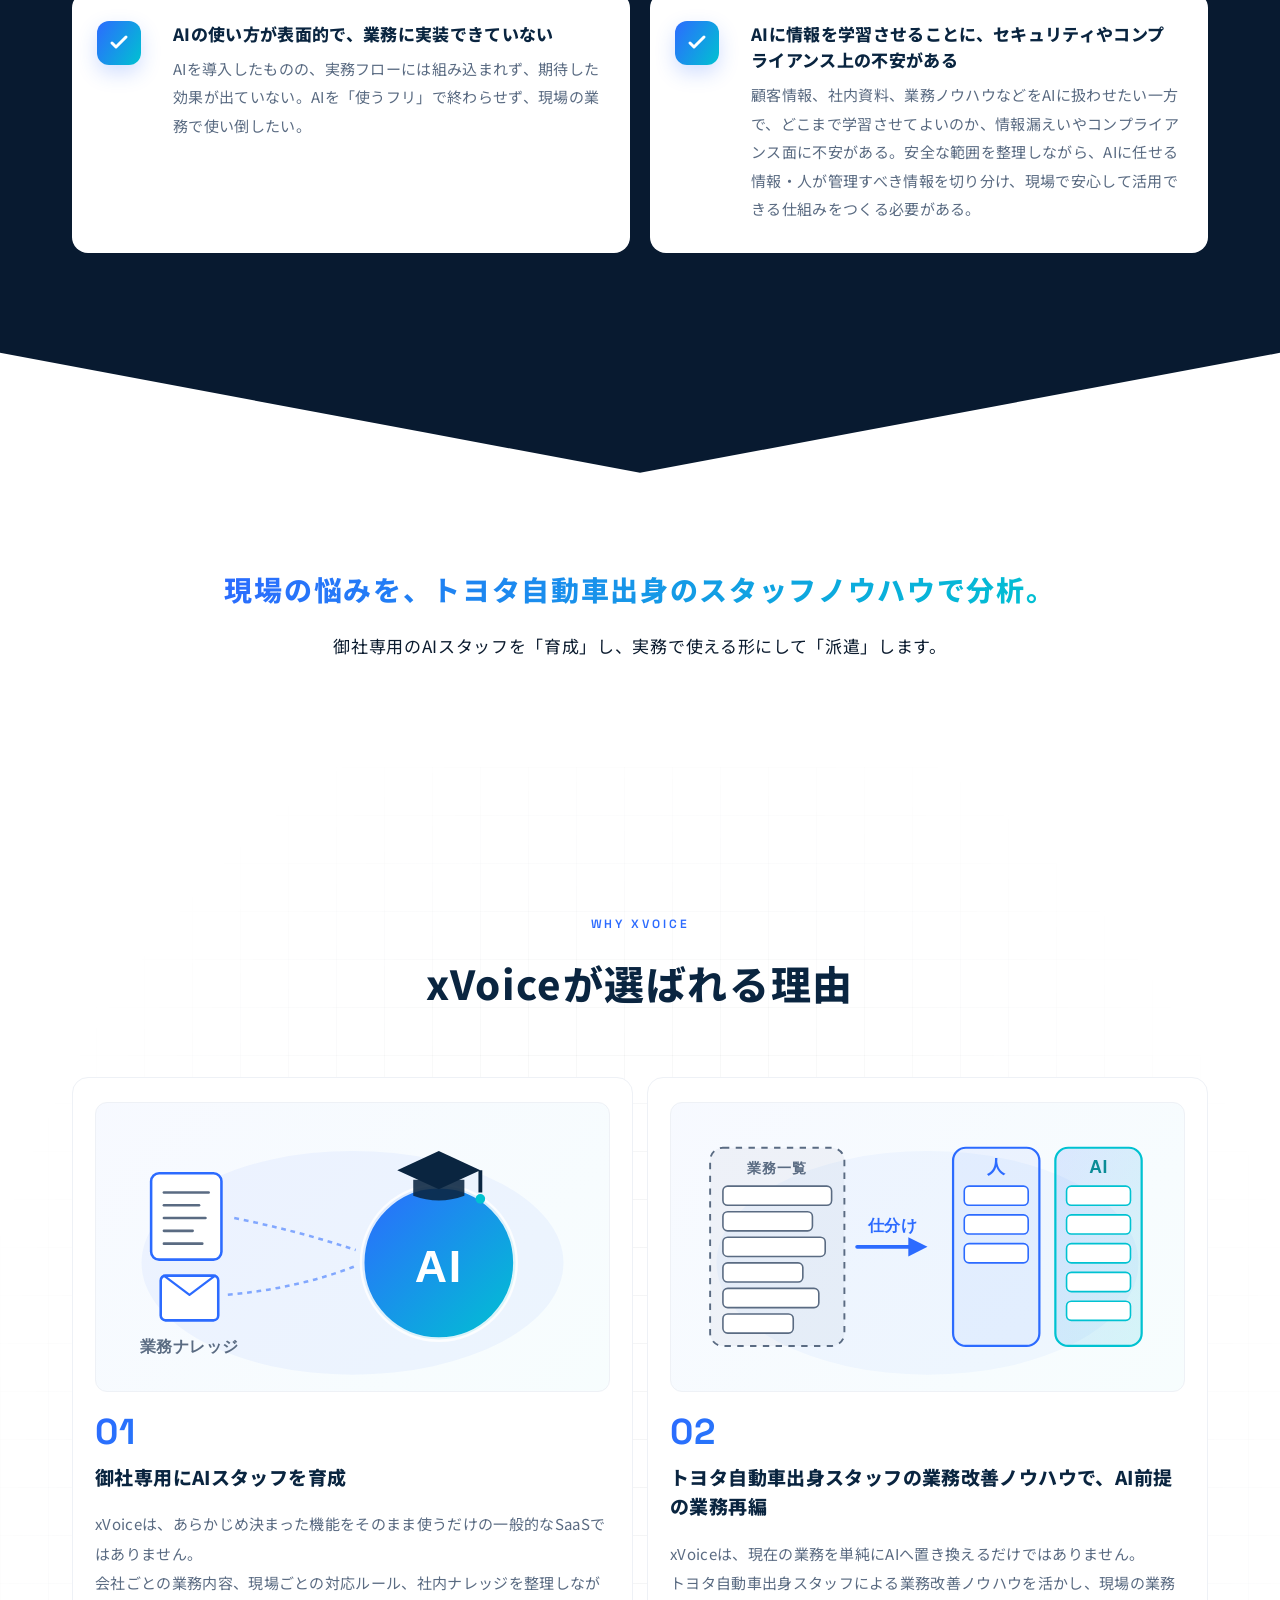
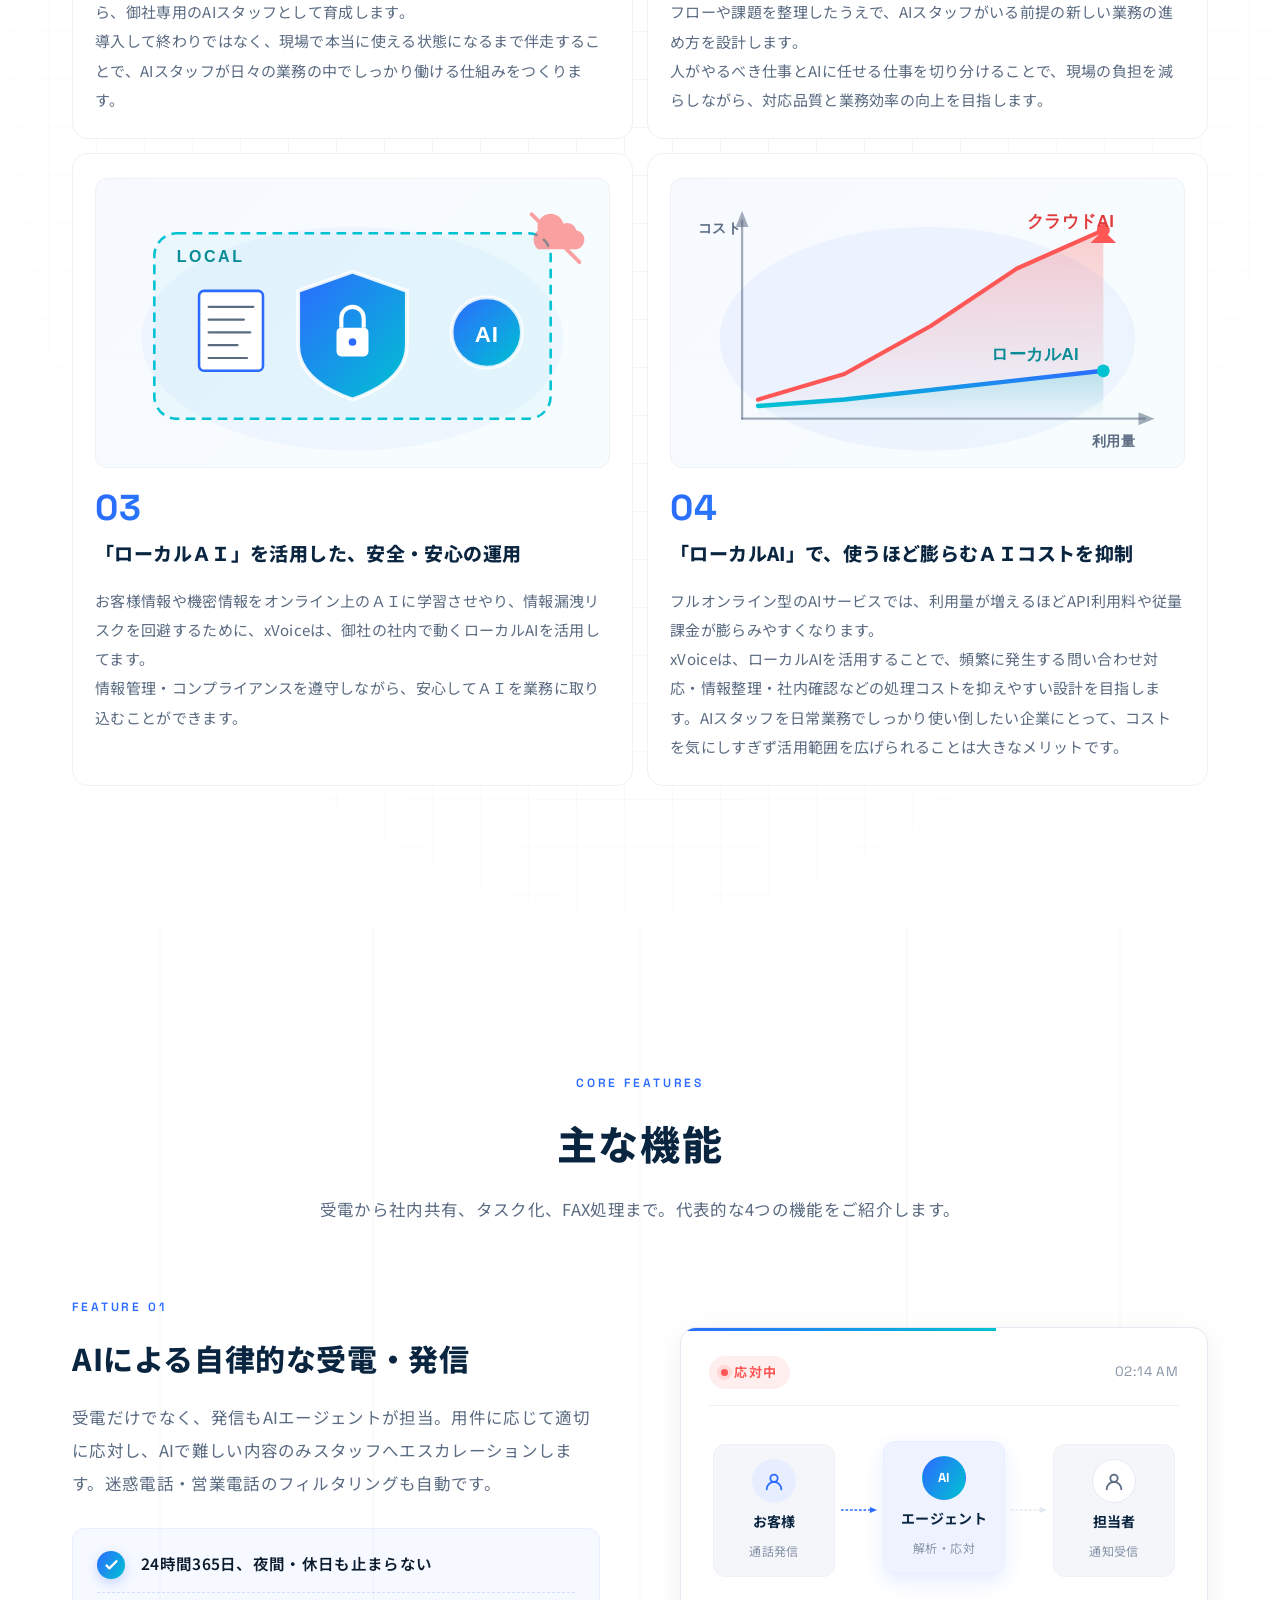
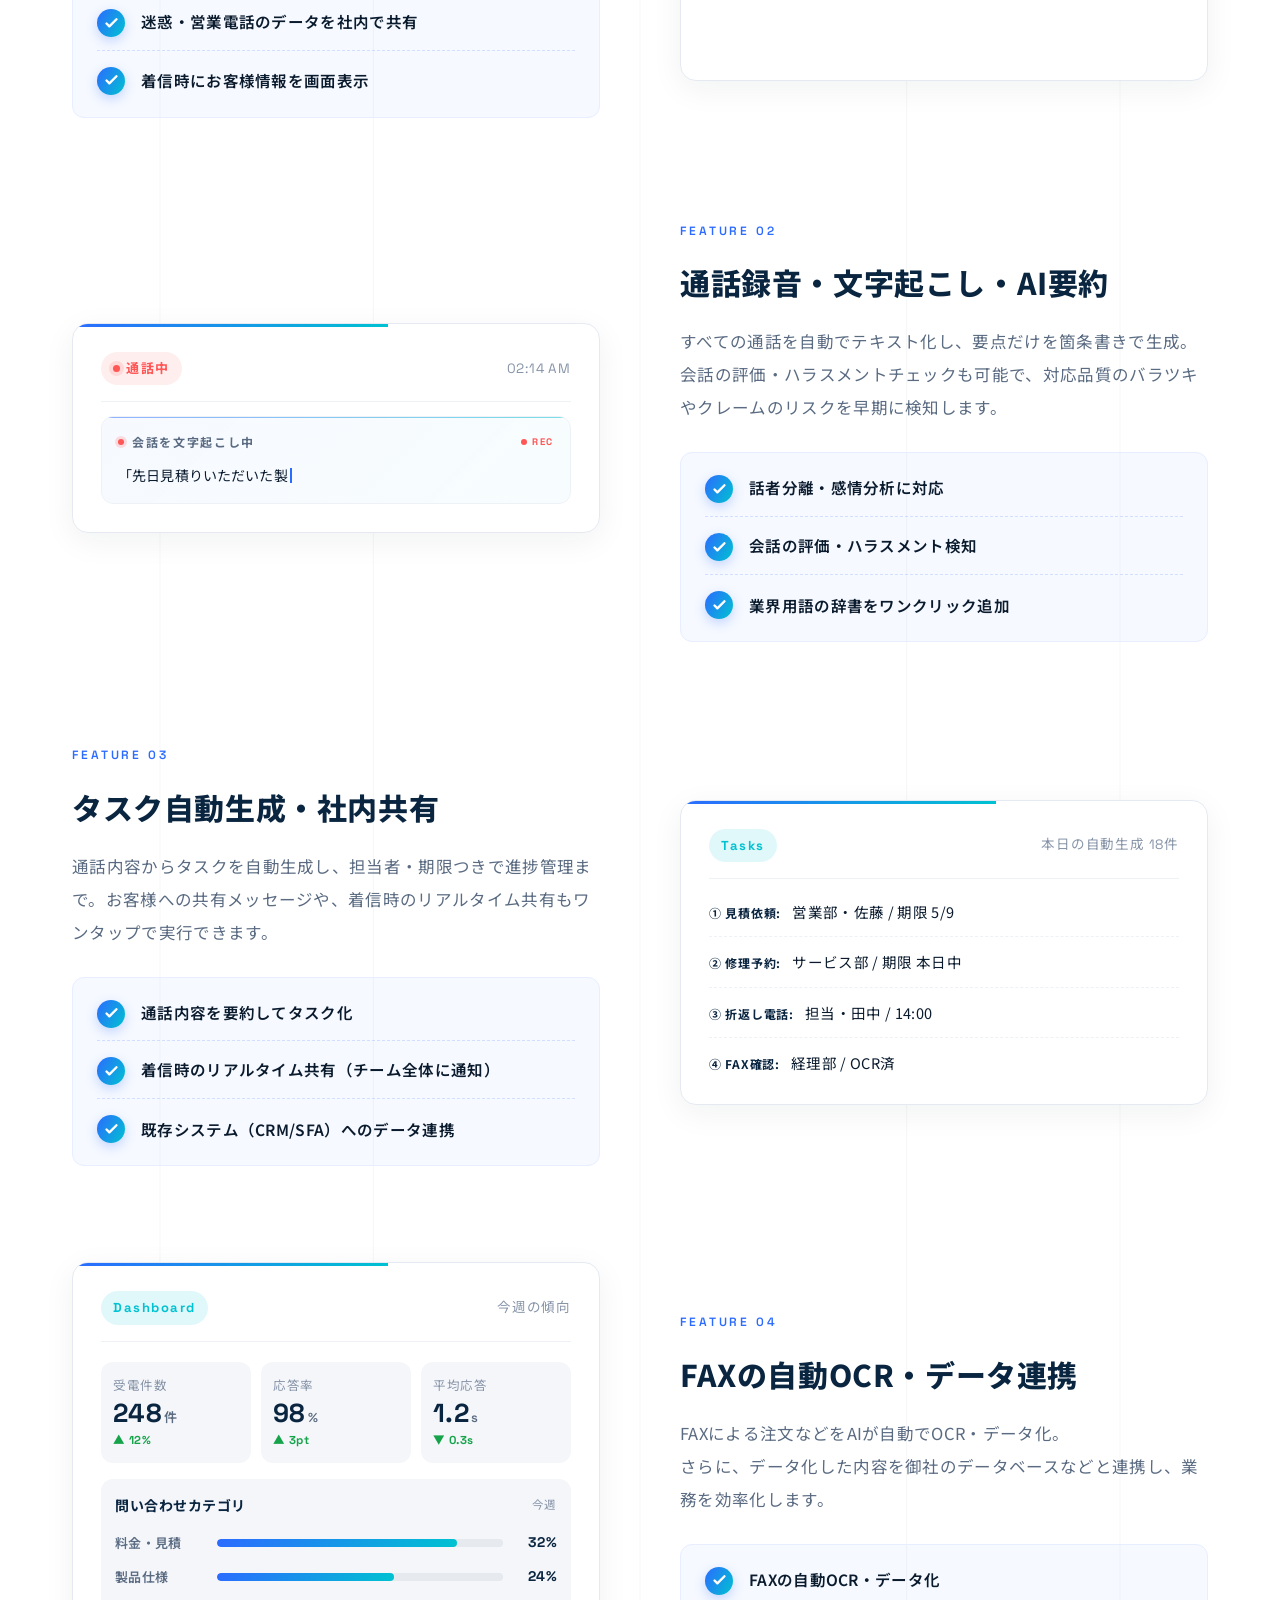
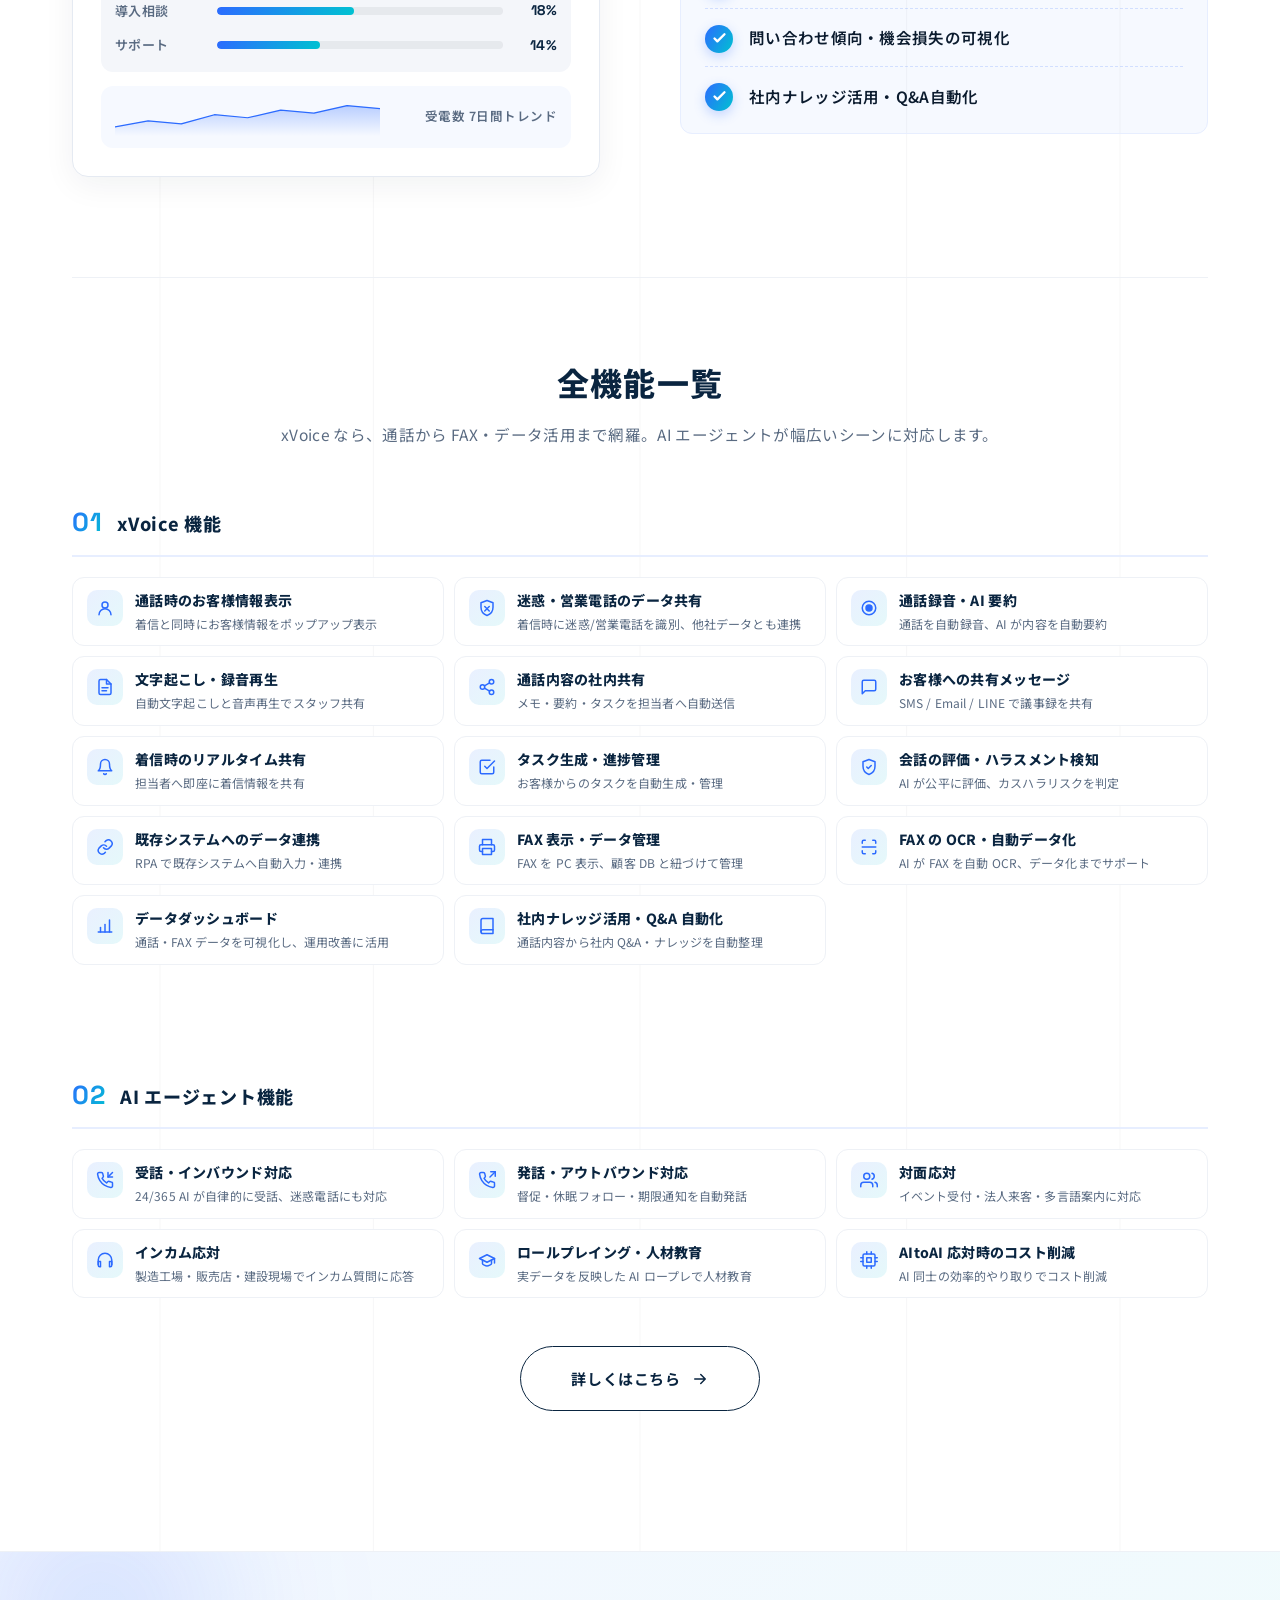
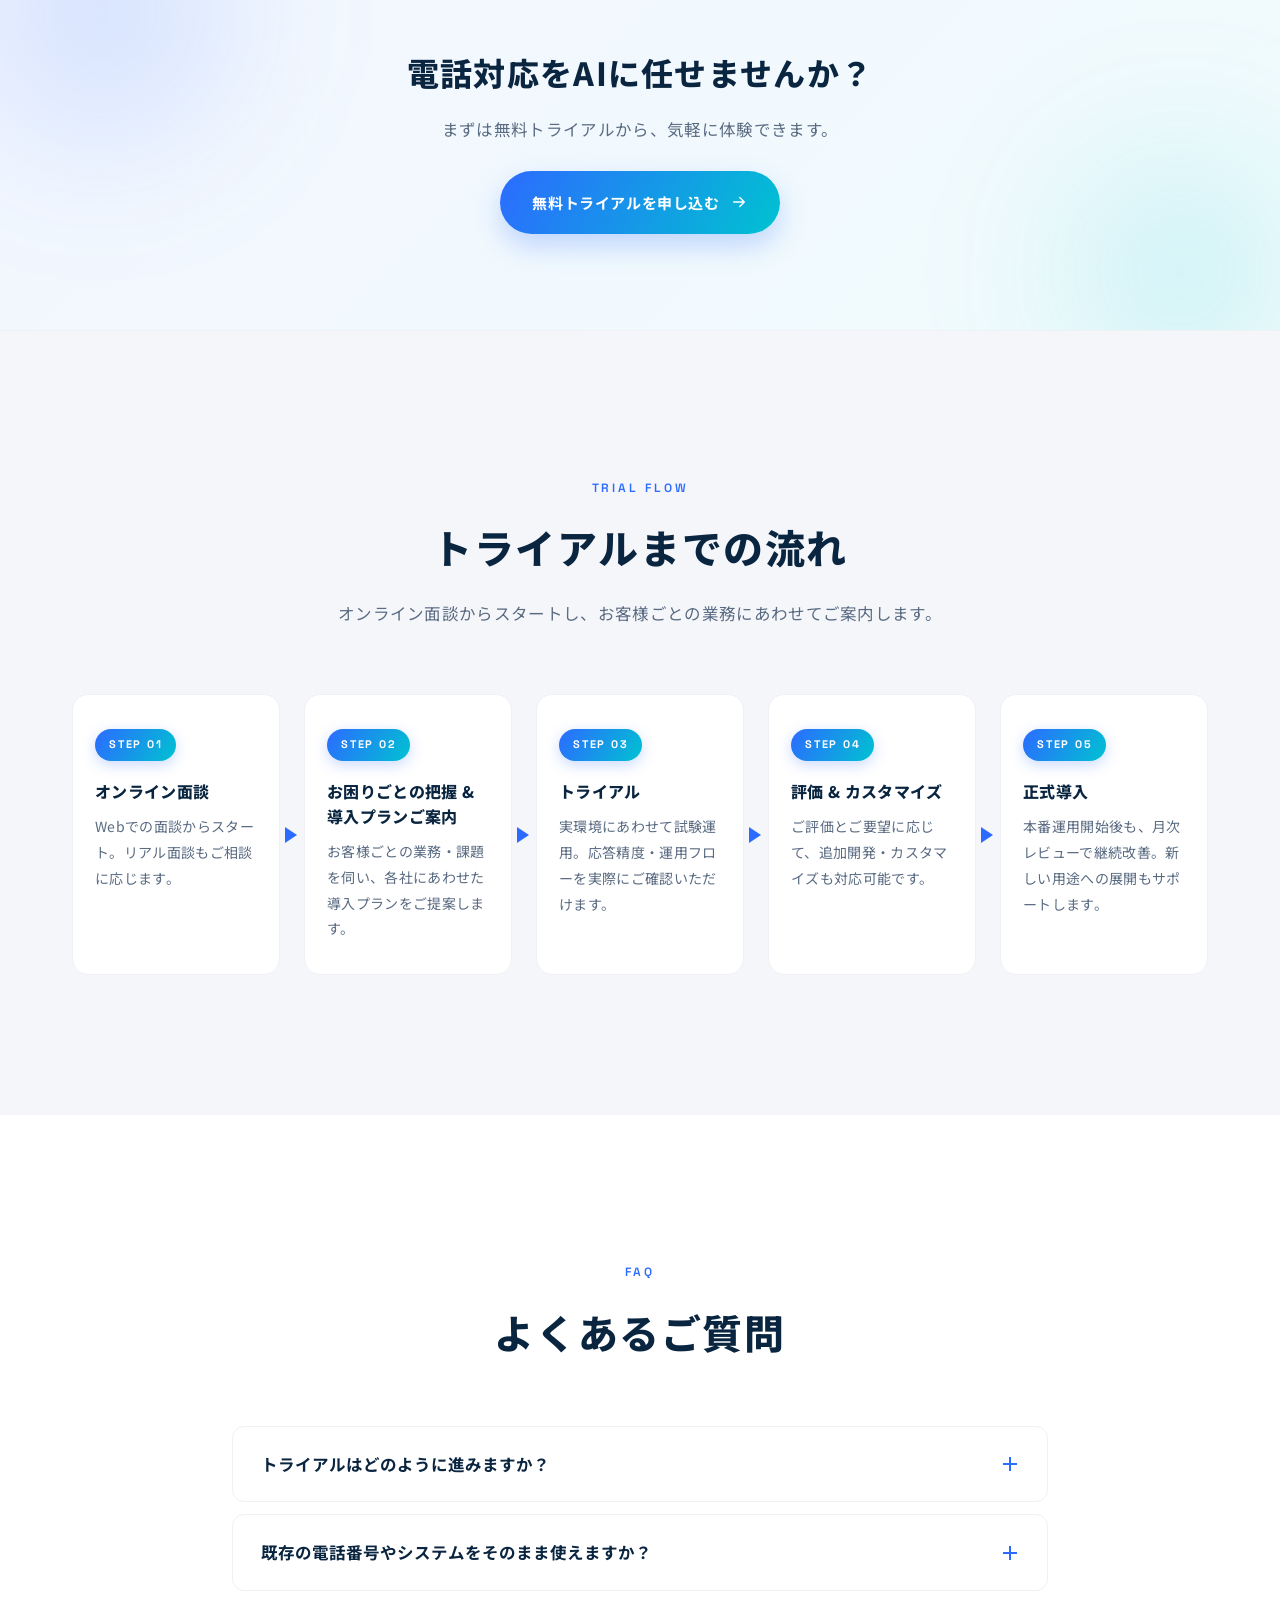
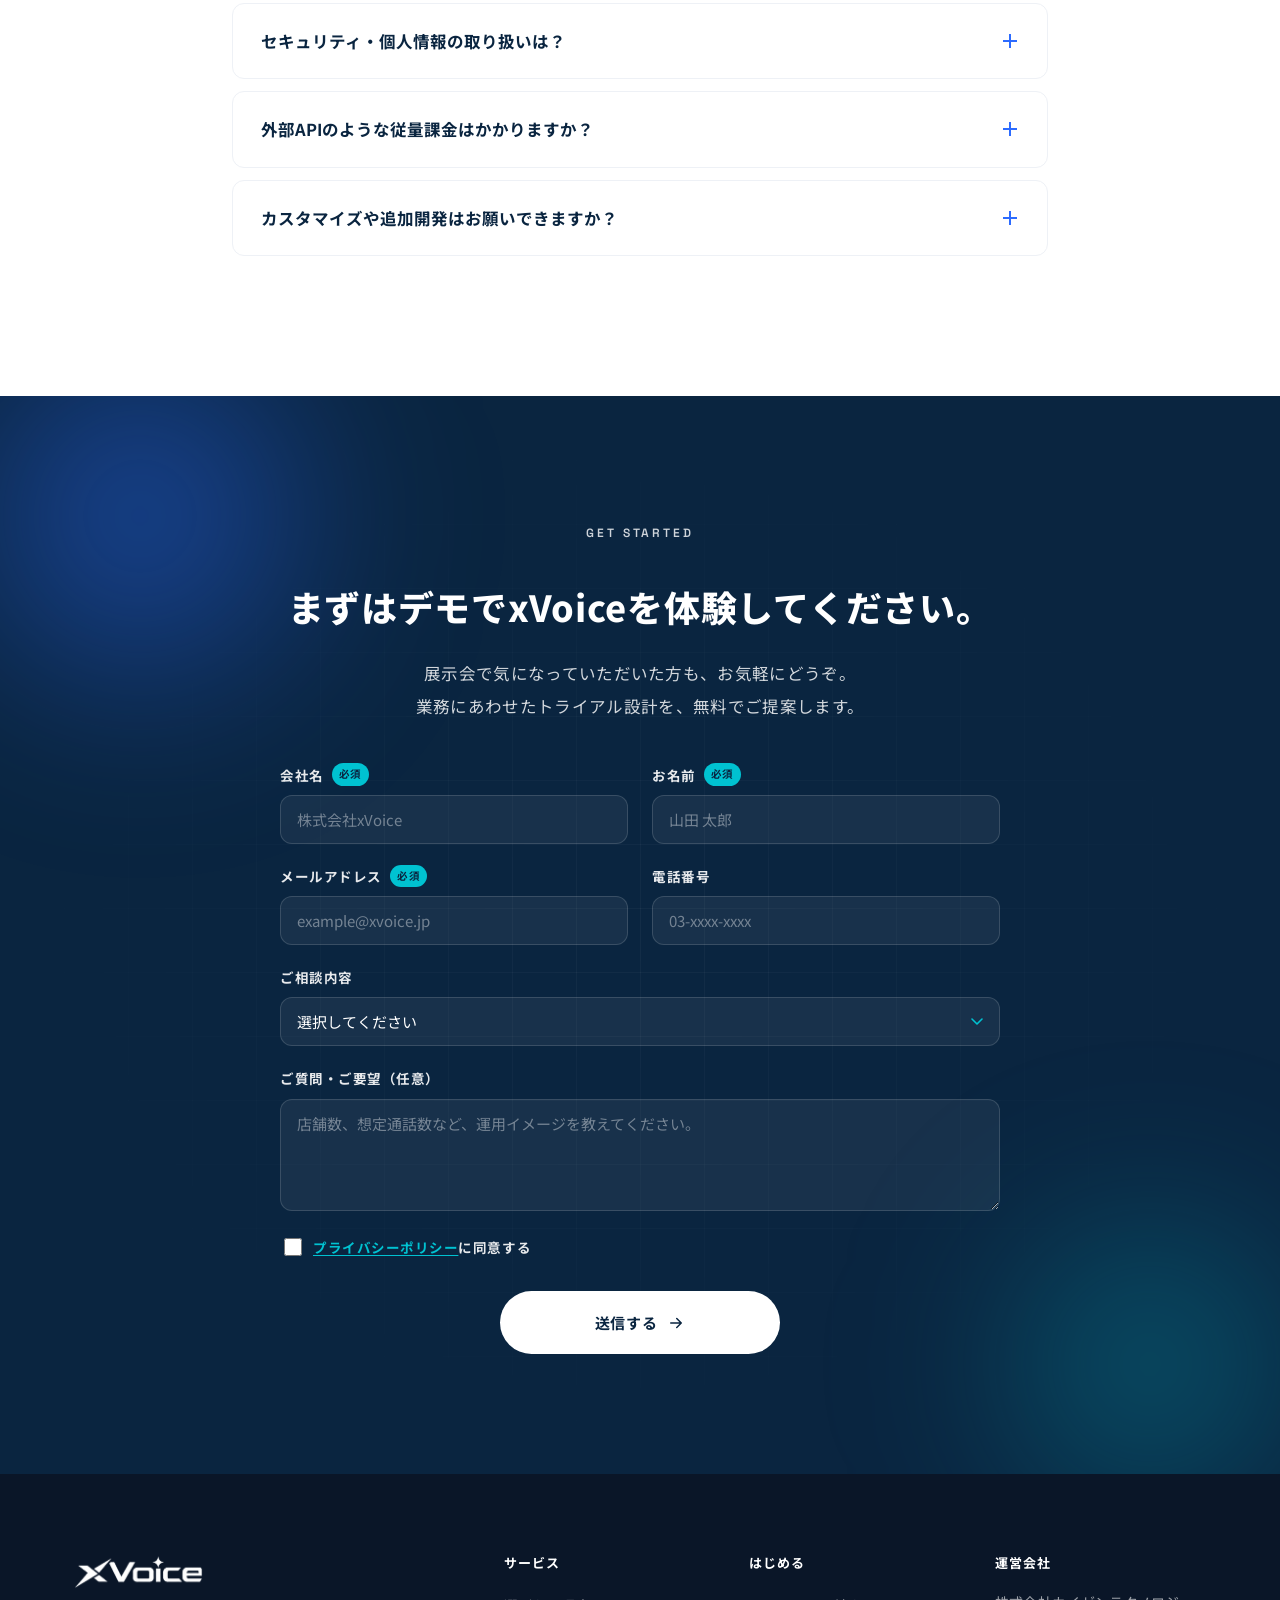
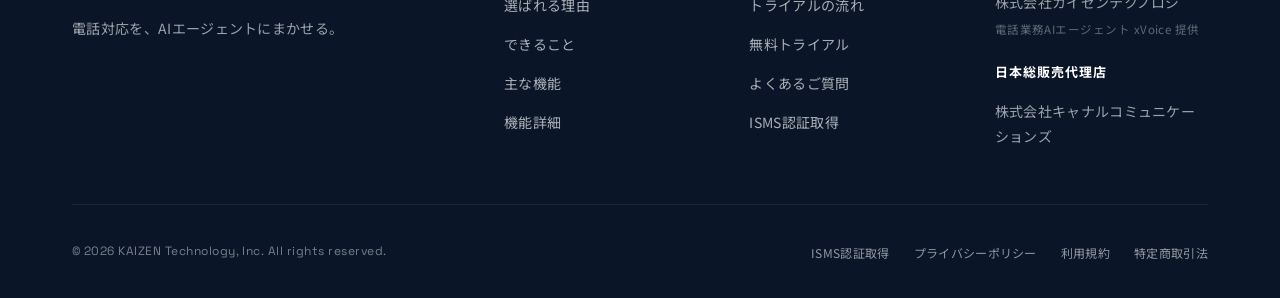
==== commit 0b23699d: "FV hero: caption + emphasized headline pattern - Wrap the 「電話」「面談」… list in .hero-title-sub — small " ====
--- a/index.html
+++ b/index.html
@@ -67,12 +67,11 @@
       <div class="container hero-inner">
         <div class="hero-content">
           <h1 class="hero-title">
-            「電話」「面談」「コールセンター」<br>
-            「会議」「打合せ」「ＦＡＸ」など<br>
+            <span class="hero-title-sub">「電話」「面談」「コールセンター」「会議」「打合せ」「ＦＡＸ」など</span>
             <span class="hero-title-em">お客様・社員間のコミュニケーションを<br>ＡＩがフルサポートします</span>
           </h1>
           <p class="hero-lead">
-            トヨタ自動車出身スタッフによる業務改善ノウハウを活かし、現場・実務で活用できるＡＩサービスを提供できます。
+            トヨタ自動車出身スタッフによる業務改善ノウハウを活かし、<br class="pc-only">現場・実務で活用できるＡＩサービスを提供できます。
           </p>
         </div>
 
--- a/style.css
+++ b/style.css
@@ -434,15 +434,25 @@
 
 .hero-title {
   margin-top: 14px;
+  font-weight: 800;
+  color: var(--color-primary);
+  word-break: keep-all;
+  overflow-wrap: normal;
+}
+.hero-title-sub {
+  display: block;
+  font-size: clamp(13px, 1.05vw, 15px);
+  font-weight: 700;
+  line-height: 1.7;
+  letter-spacing: 0.04em;
+  color: var(--color-text-sub);
+  margin-bottom: 14px;
+}
+.hero-title-em {
+  display: block;
   font-size: clamp(26px, 2.6vw, 36px);
-  font-weight: 800;
   line-height: 1.55;
   letter-spacing: 0.02em;
-  color: var(--color-primary);
-  word-break: keep-all;
-  overflow-wrap: normal;
-}
-.hero-title-em {
   background: var(--grad-accent);
   -webkit-background-clip: text;
   background-clip: text;
@@ -451,11 +461,11 @@
 
 .hero-lead {
   margin-top: 28px;
-  font-size: 17px;
-  line-height: 2;
+  font-size: 15px;
+  line-height: 1.9;
   color: var(--color-text);
   font-weight: 500;
-  max-width: 440px;
+  max-width: 560px;
 }
 
 .hero-cta {
@@ -2698,9 +2708,10 @@
   .container { padding-left: 3%; padding-right: 3%; }
   .nav { padding: 0 3%; }
   .hero-content { max-width: 520px; }
-  .hero-title { font-size: clamp(24px, 2.6vw, 30px); }
-  .hero-lead { max-width: 420px; }
-  .hero-visual { width: 46%; right: -2%; max-width: 500px; top: 0; }
+  .hero-title-sub { font-size: 12.5px; }
+  .hero-title-em { font-size: clamp(22px, 2.4vw, 28px); }
+  .hero-lead { max-width: 480px; font-size: 14px; }
+  .hero-visual { width: 44%; right: -2%; max-width: 460px; top: 0; }
   .hero-meta { gap: 32px; }
   .feature-row { gap: 56px; }
 
@@ -2745,8 +2756,9 @@
   .hero { padding: calc(var(--header-h) + 16px) 0 80px; }
   .hero-inner { display: flex; flex-direction: column; gap: 32px; min-height: 0; }
   .hero-content { max-width: none; order: 2; }
-  .hero-title { font-size: clamp(22px, 5.6vw, 30px); }
-  .hero-lead { font-size: 15px; }
+  .hero-title-sub { font-size: 12.5px; margin-bottom: 10px; }
+  .hero-title-em { font-size: clamp(22px, 5.6vw, 28px); }
+  .hero-lead { font-size: 14.5px; max-width: none; }
   .hero-cta { flex-direction: column; align-items: stretch; }
   .hero-cta .btn { width: 100%; }
   .hero-cta-below { margin-top: 32px; padding: 0 5%; }
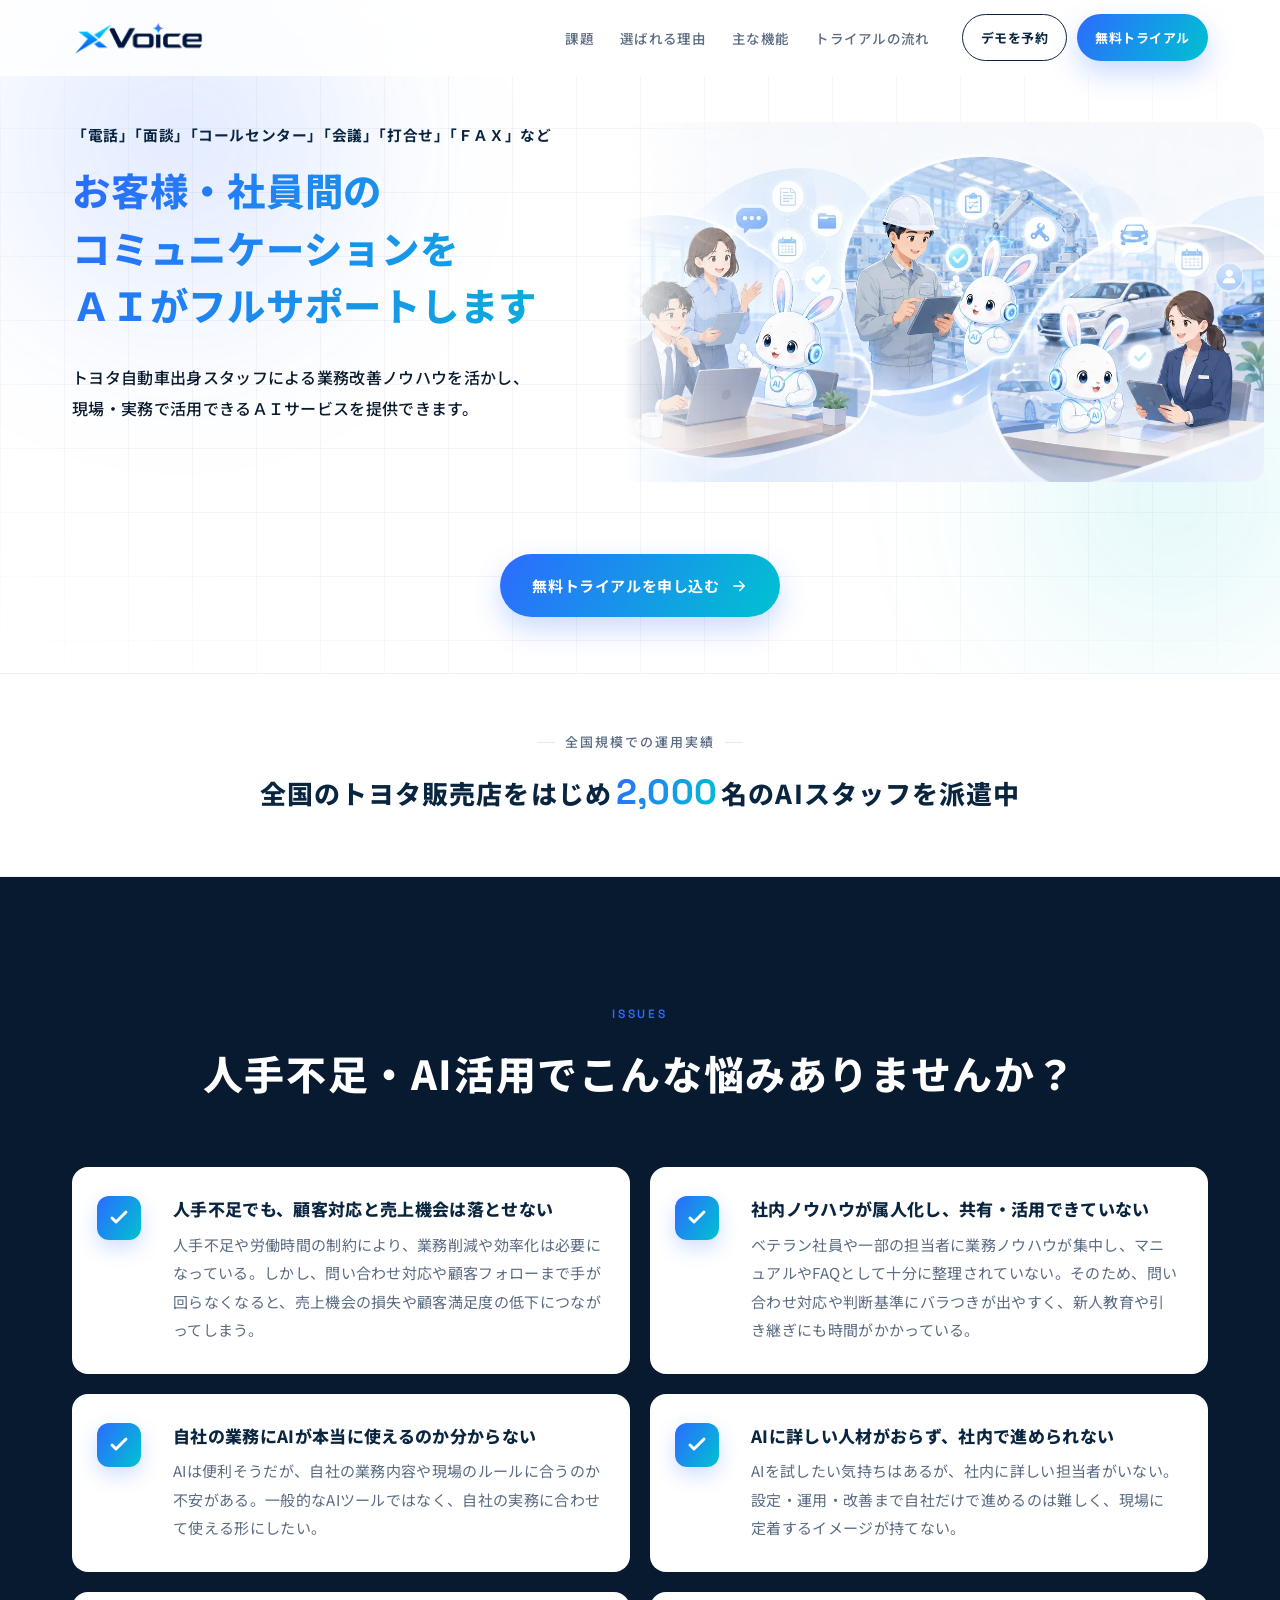
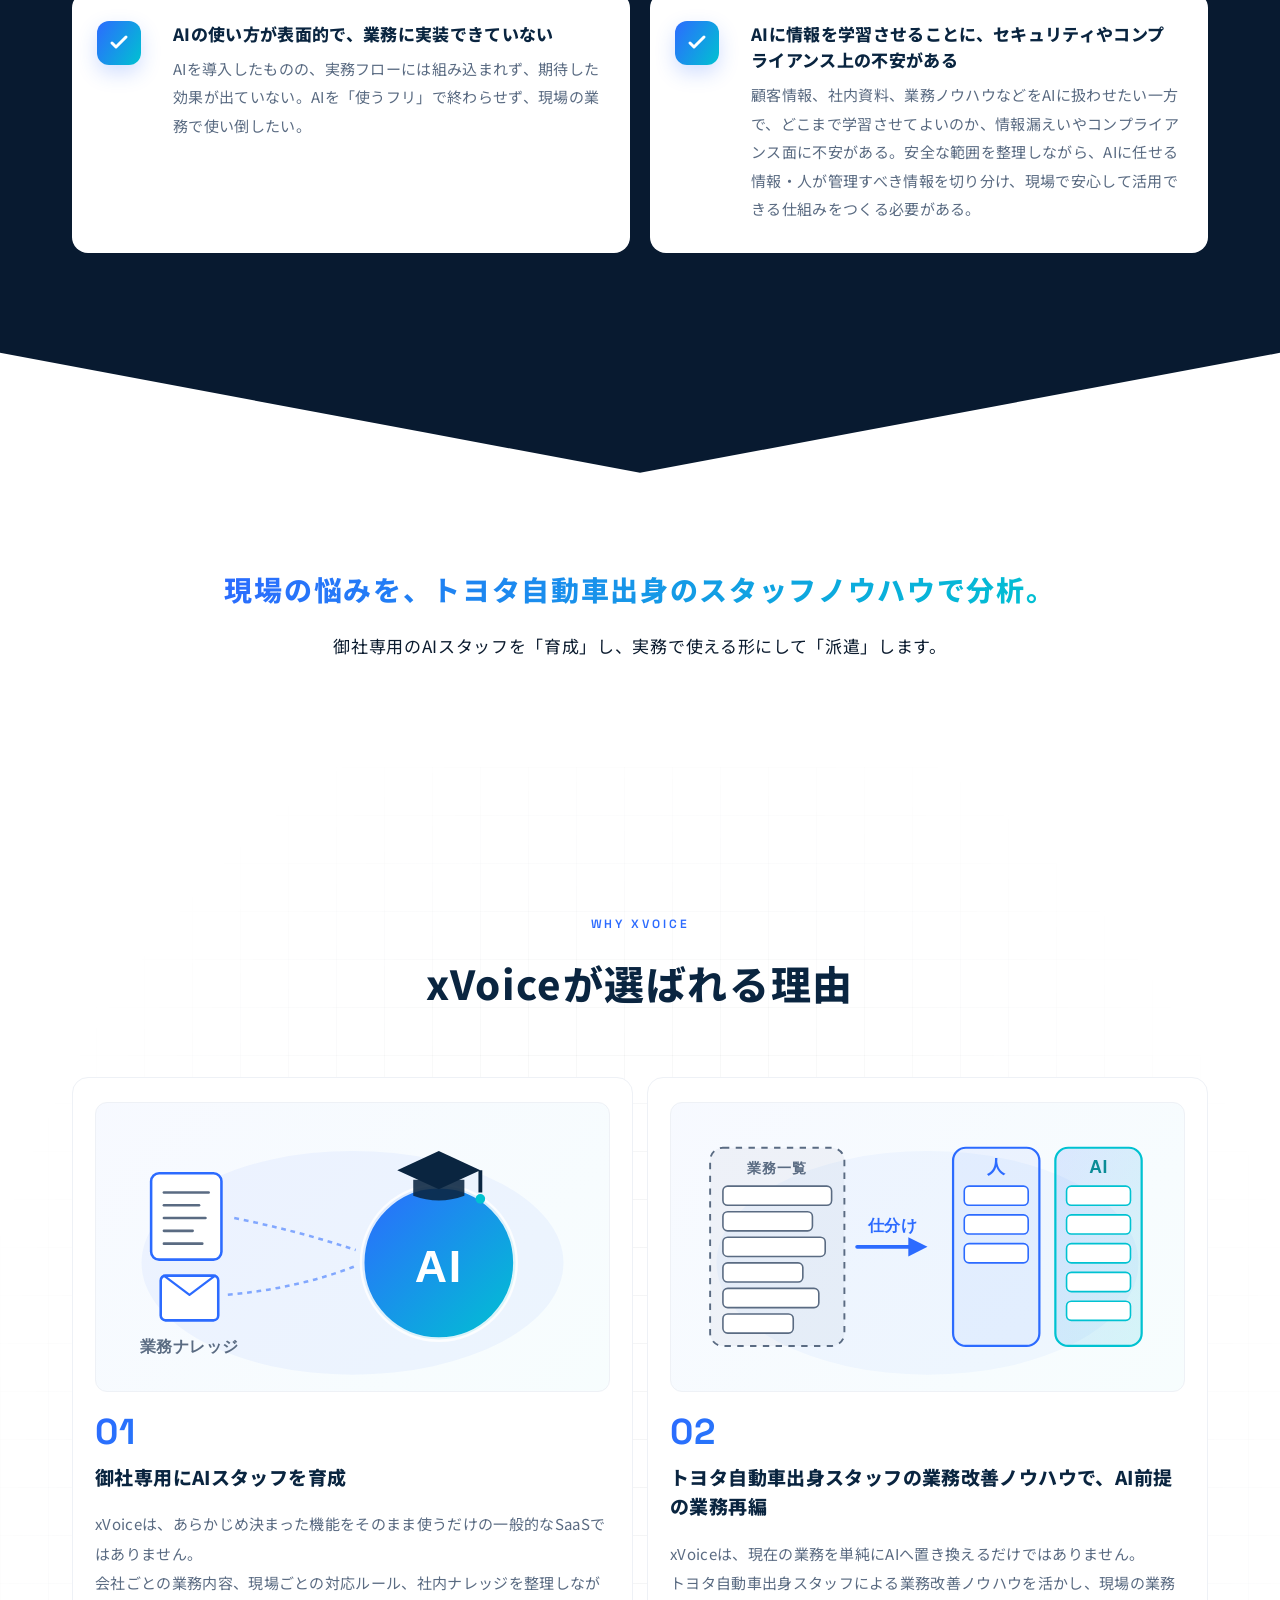
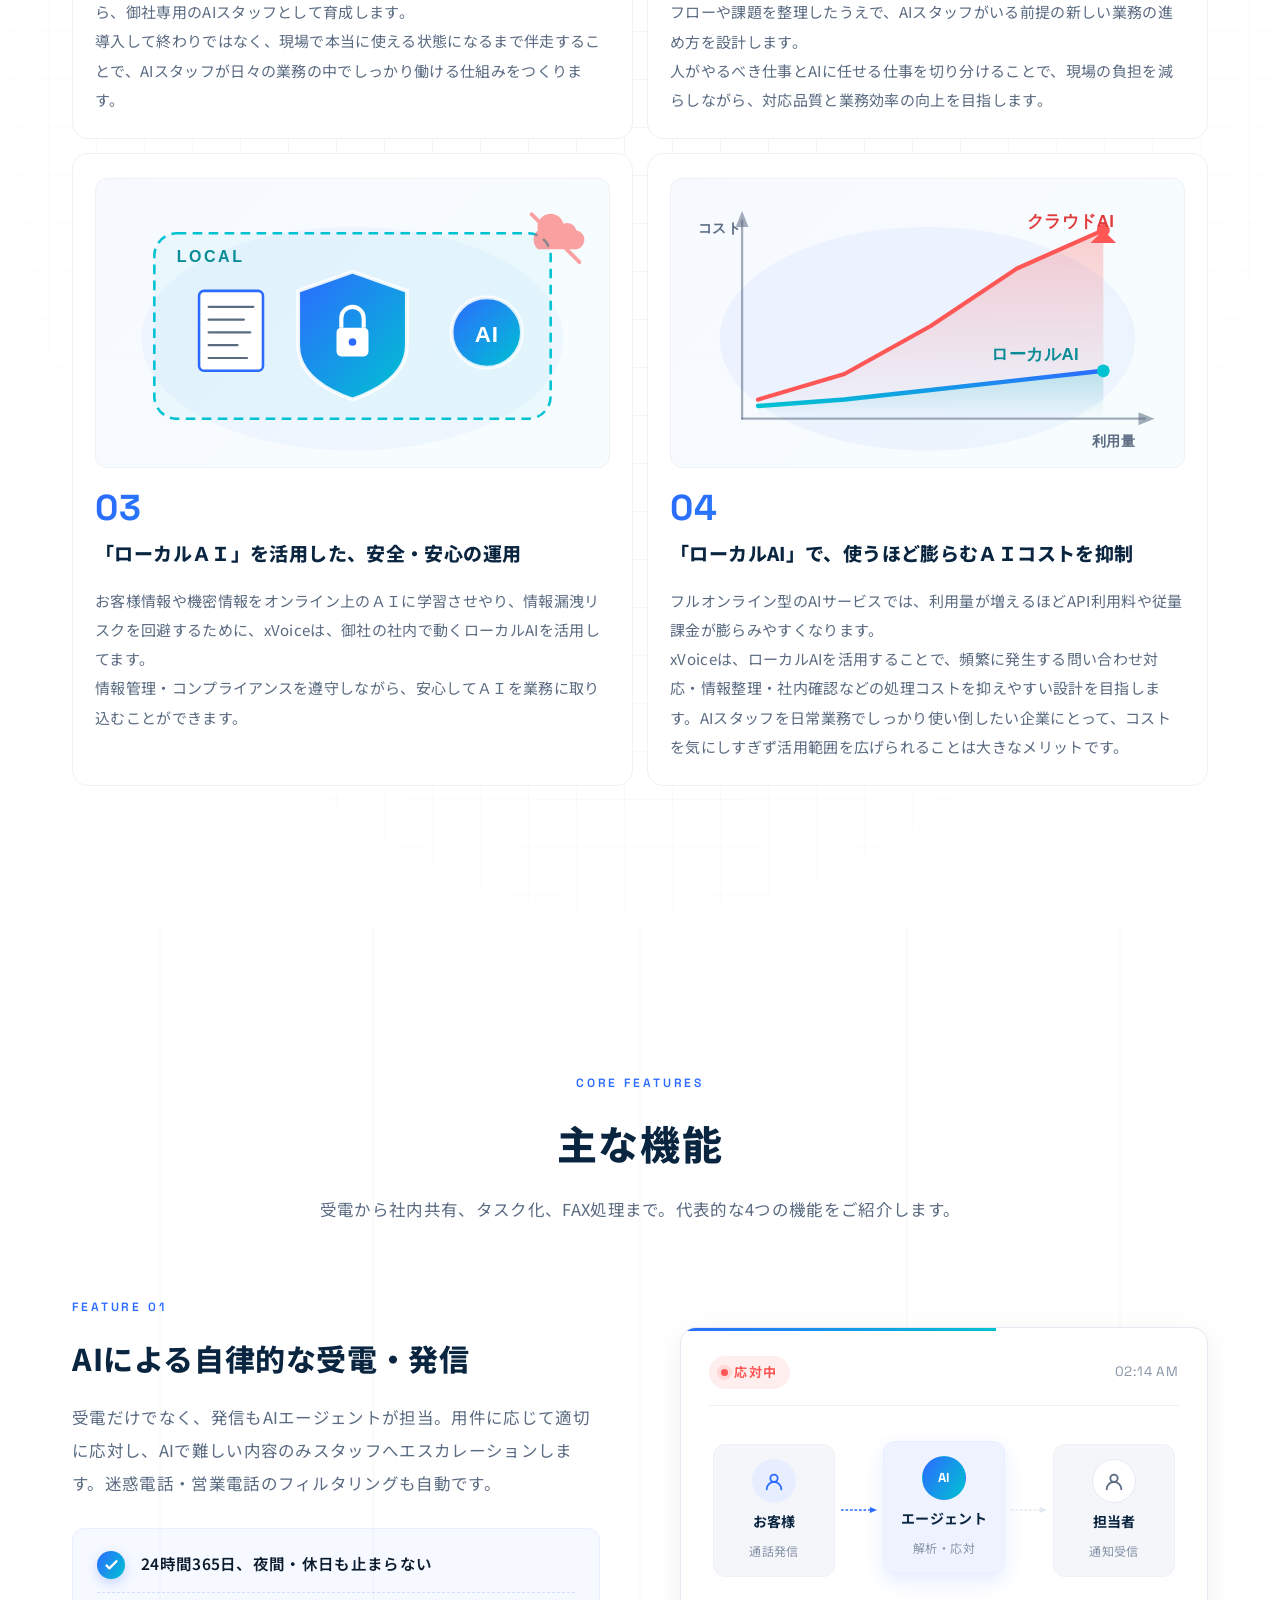
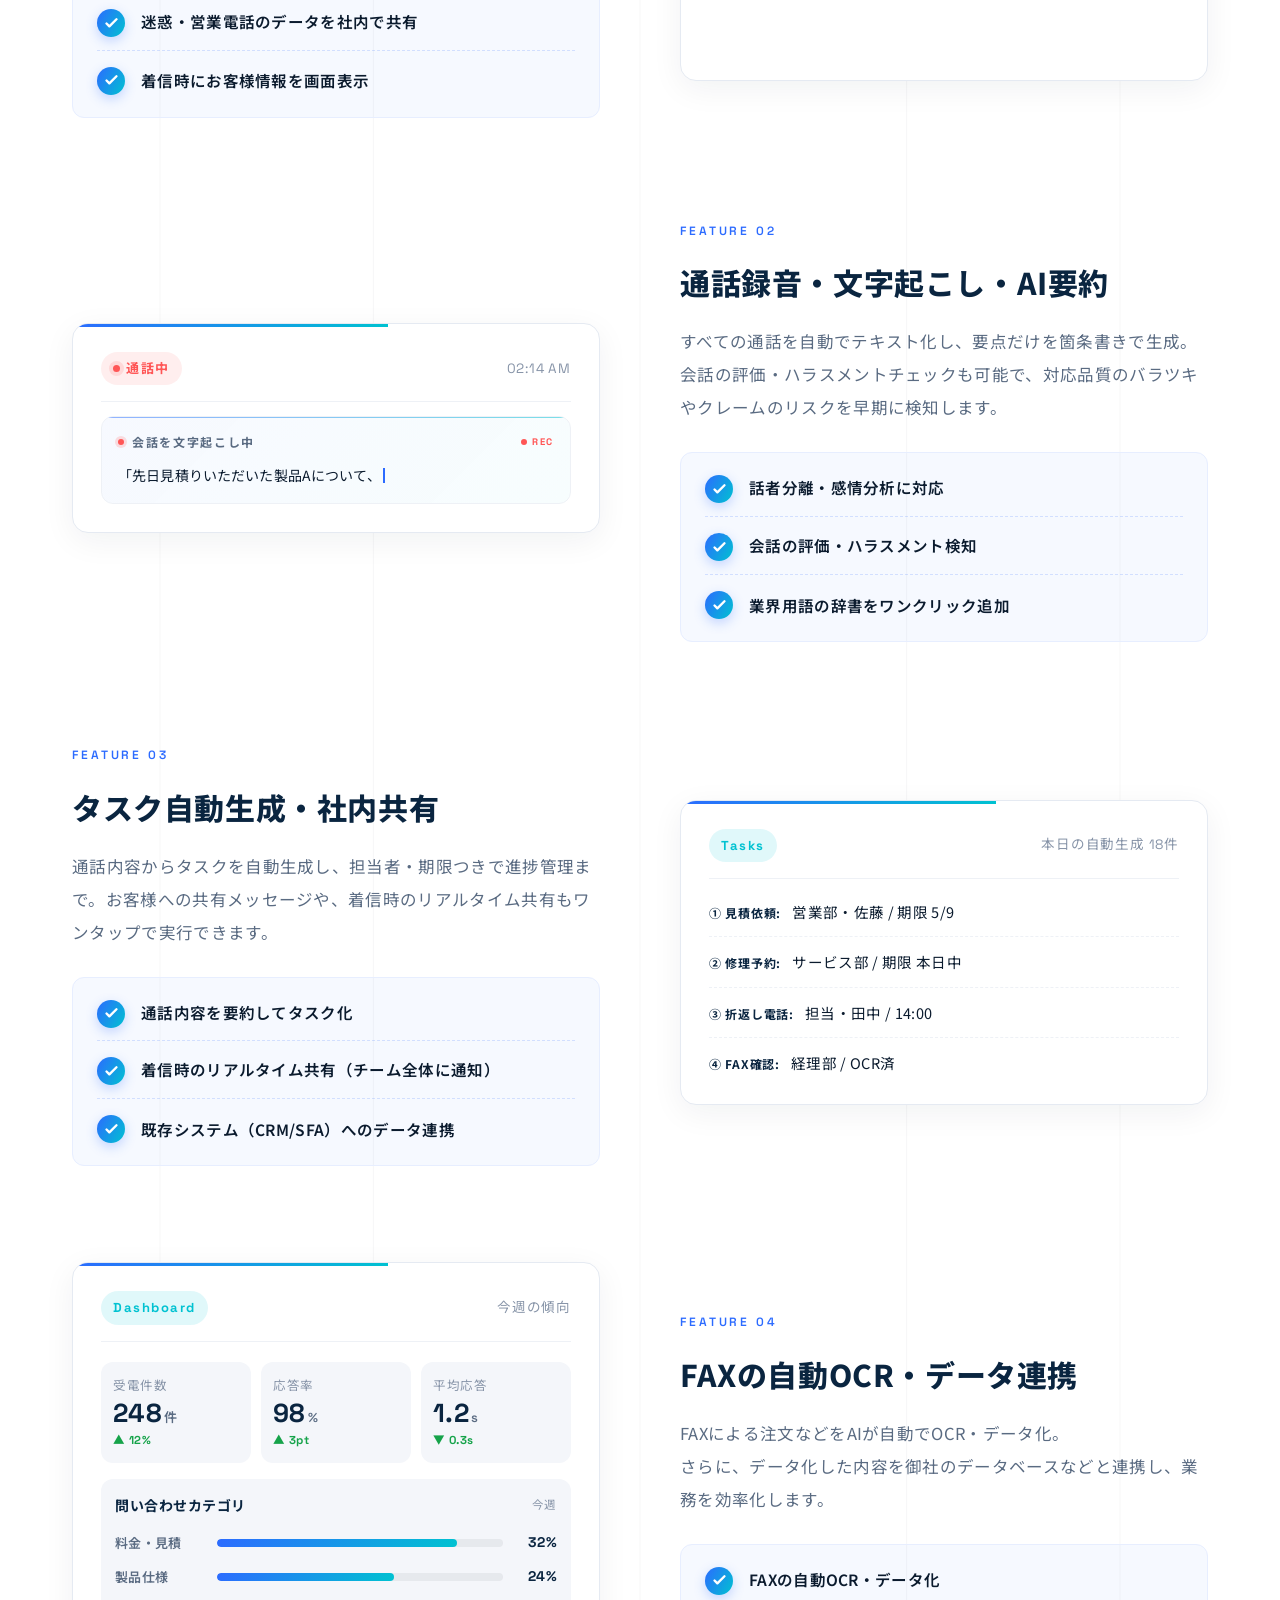
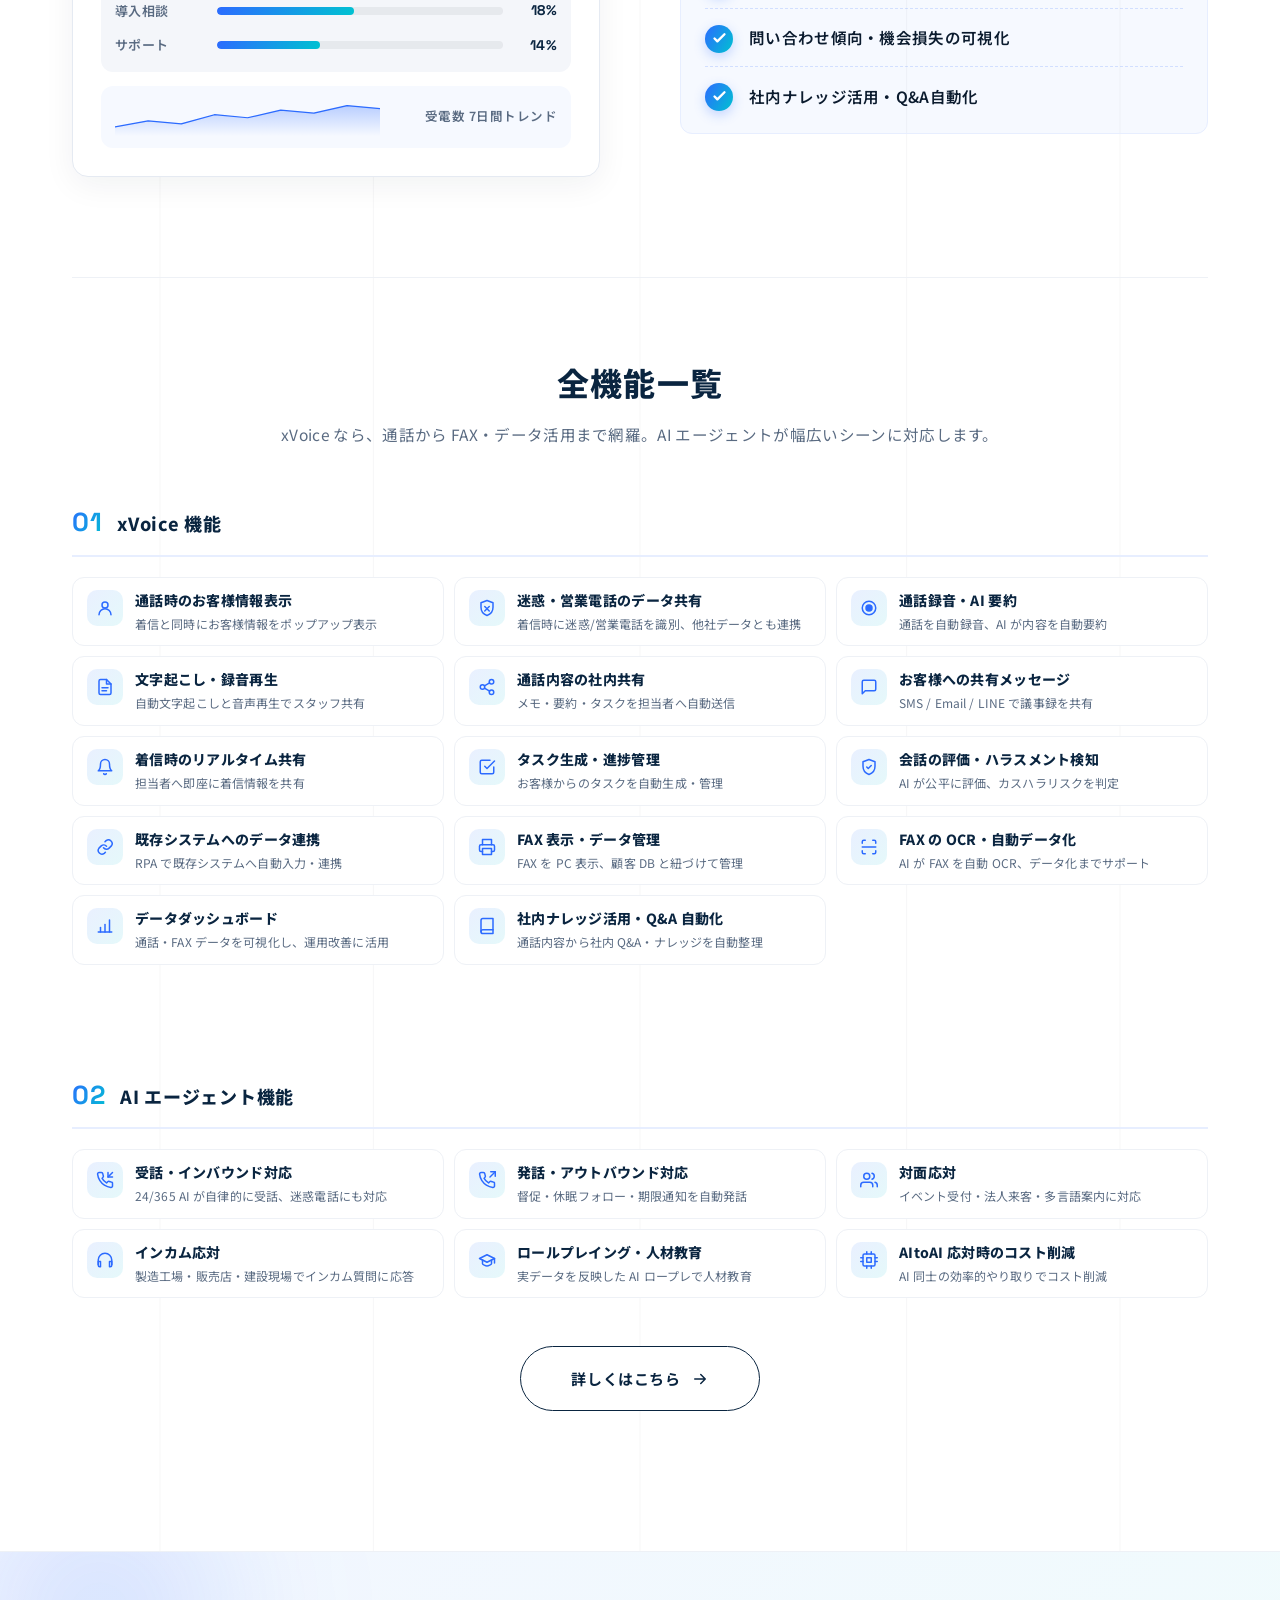
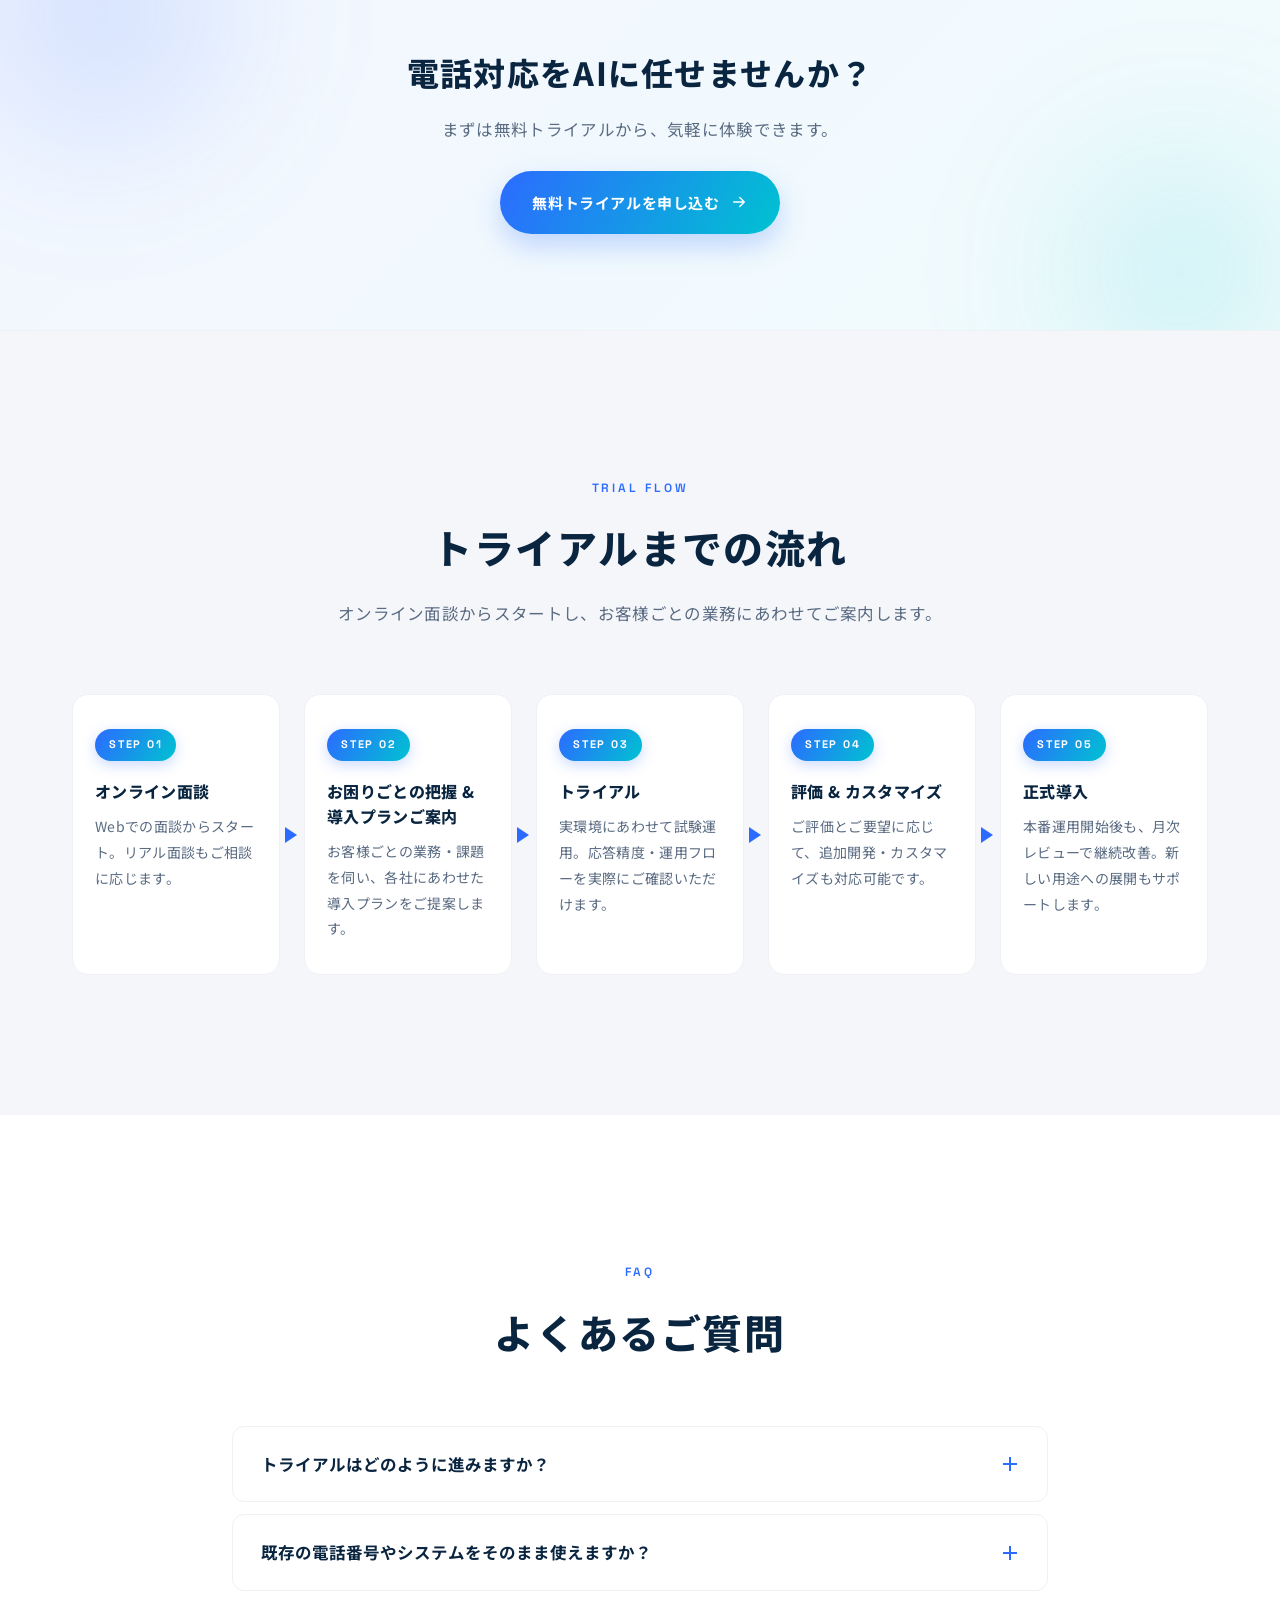
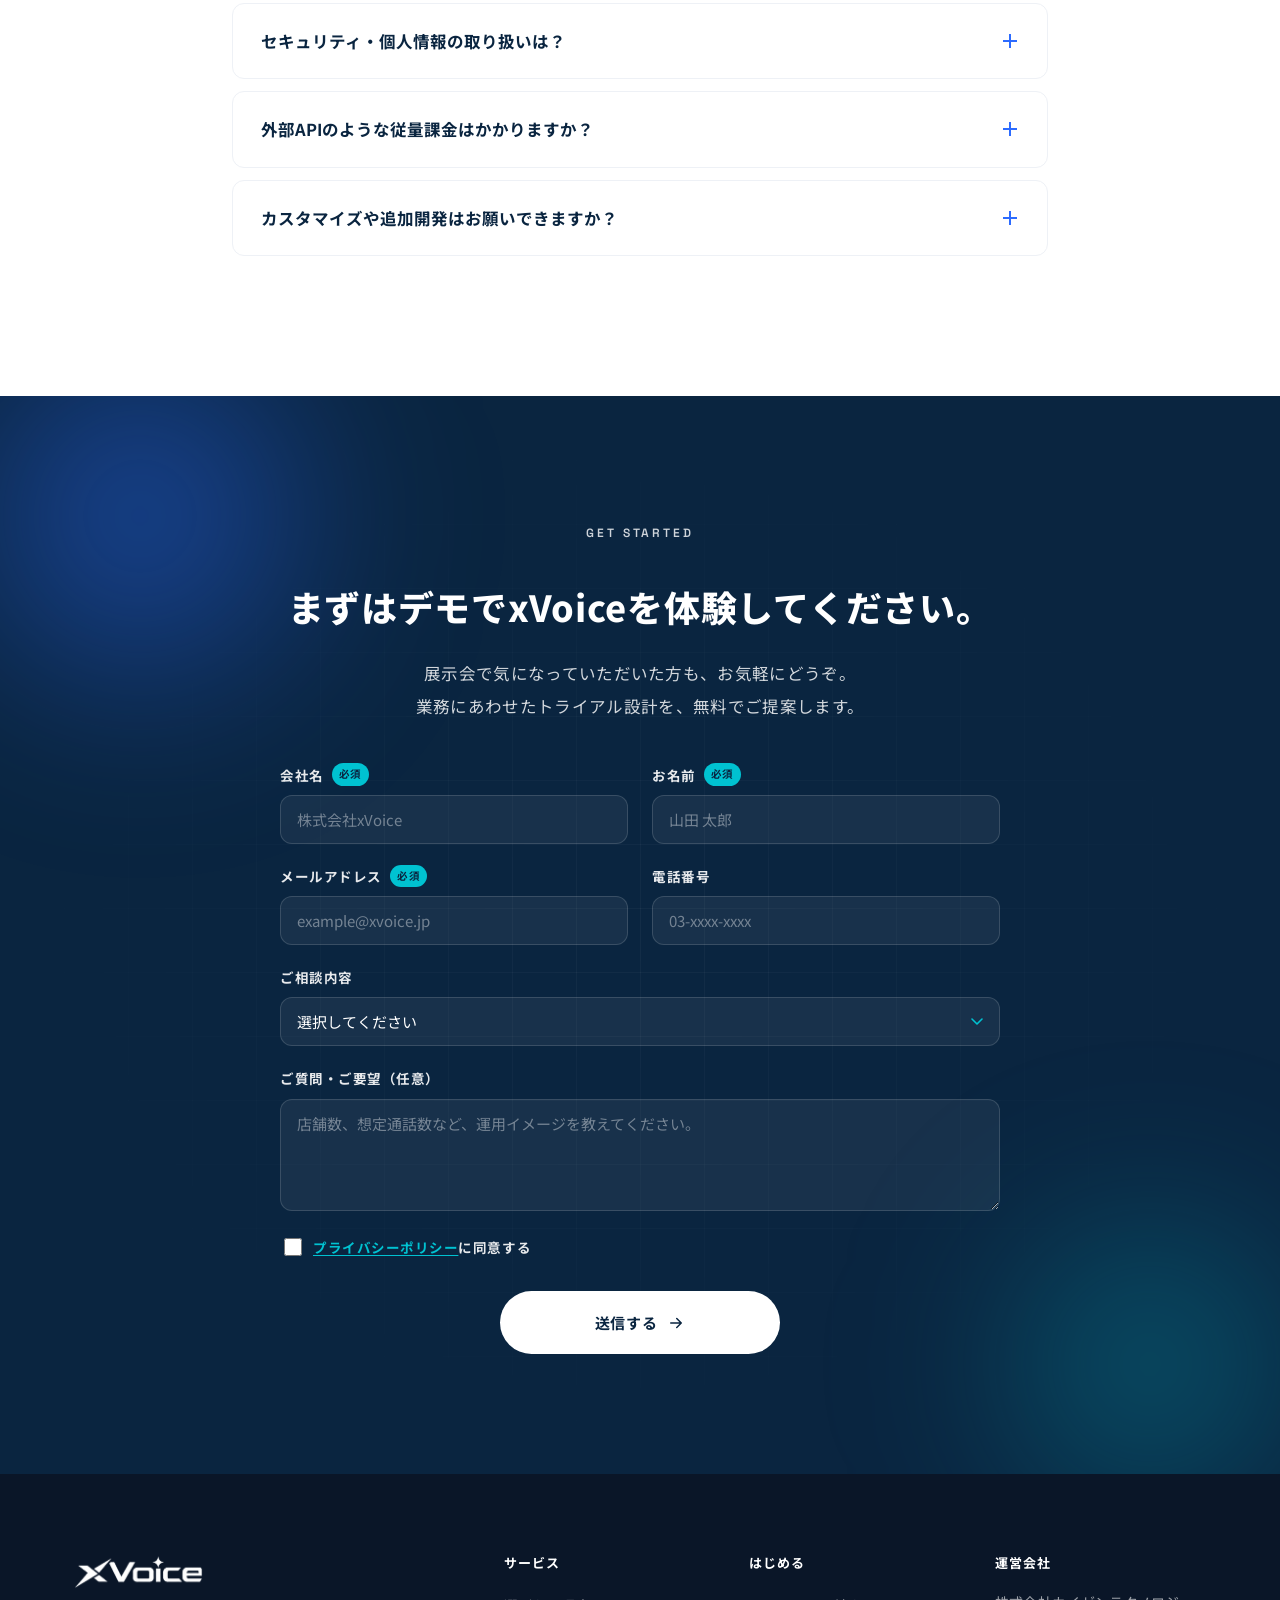
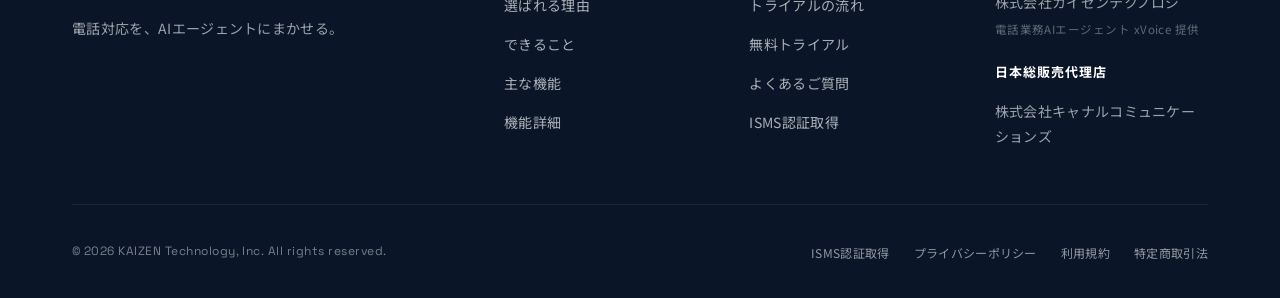
==== commit 72215f35: "FV hero: darker caption + larger headline/lead, 3-line manual breaks - .hero-title-sub color from su" ====
--- a/index.html
+++ b/index.html
@@ -68,7 +68,7 @@
         <div class="hero-content">
           <h1 class="hero-title">
             <span class="hero-title-sub">「電話」「面談」「コールセンター」「会議」「打合せ」「ＦＡＸ」など</span>
-            <span class="hero-title-em">お客様・社員間のコミュニケーションを<br>ＡＩがフルサポートします</span>
+            <span class="hero-title-em">お客様・社員間の<br>コミュニケーションを<br>ＡＩがフルサポートします</span>
           </h1>
           <p class="hero-lead">
             トヨタ自動車出身スタッフによる業務改善ノウハウを活かし、<br class="pc-only">現場・実務で活用できるＡＩサービスを提供できます。
--- a/style.css
+++ b/style.css
@@ -441,17 +441,17 @@
 }
 .hero-title-sub {
   display: block;
-  font-size: clamp(13px, 1.05vw, 15px);
+  font-size: clamp(14px, 1.15vw, 16.5px);
   font-weight: 700;
   line-height: 1.7;
   letter-spacing: 0.04em;
-  color: var(--color-text-sub);
+  color: var(--color-primary);
   margin-bottom: 14px;
 }
 .hero-title-em {
   display: block;
-  font-size: clamp(26px, 2.6vw, 36px);
-  line-height: 1.55;
+  font-size: clamp(30px, 3vw, 42px);
+  line-height: 1.5;
   letter-spacing: 0.02em;
   background: var(--grad-accent);
   -webkit-background-clip: text;
@@ -461,11 +461,11 @@
 
 .hero-lead {
   margin-top: 28px;
-  font-size: 15px;
-  line-height: 1.9;
+  font-size: 16px;
+  line-height: 1.95;
   color: var(--color-text);
   font-weight: 500;
-  max-width: 560px;
+  max-width: 580px;
 }
 
 .hero-cta {
@@ -2708,9 +2708,9 @@
   .container { padding-left: 3%; padding-right: 3%; }
   .nav { padding: 0 3%; }
   .hero-content { max-width: 520px; }
-  .hero-title-sub { font-size: 12.5px; }
-  .hero-title-em { font-size: clamp(22px, 2.4vw, 28px); }
-  .hero-lead { max-width: 480px; font-size: 14px; }
+  .hero-title-sub { font-size: 13.5px; }
+  .hero-title-em { font-size: clamp(24px, 2.7vw, 32px); }
+  .hero-lead { max-width: 500px; font-size: 15px; }
   .hero-visual { width: 44%; right: -2%; max-width: 460px; top: 0; }
   .hero-meta { gap: 32px; }
   .feature-row { gap: 56px; }
@@ -2756,9 +2756,9 @@
   .hero { padding: calc(var(--header-h) + 16px) 0 80px; }
   .hero-inner { display: flex; flex-direction: column; gap: 32px; min-height: 0; }
   .hero-content { max-width: none; order: 2; }
-  .hero-title-sub { font-size: 12.5px; margin-bottom: 10px; }
-  .hero-title-em { font-size: clamp(22px, 5.6vw, 28px); }
-  .hero-lead { font-size: 14.5px; max-width: none; }
+  .hero-title-sub { font-size: 13px; margin-bottom: 10px; }
+  .hero-title-em { font-size: clamp(24px, 6.4vw, 32px); }
+  .hero-lead { font-size: 15px; max-width: none; }
   .hero-cta { flex-direction: column; align-items: stretch; }
   .hero-cta .btn { width: 100%; }
   .hero-cta-below { margin-top: 32px; padding: 0 5%; }
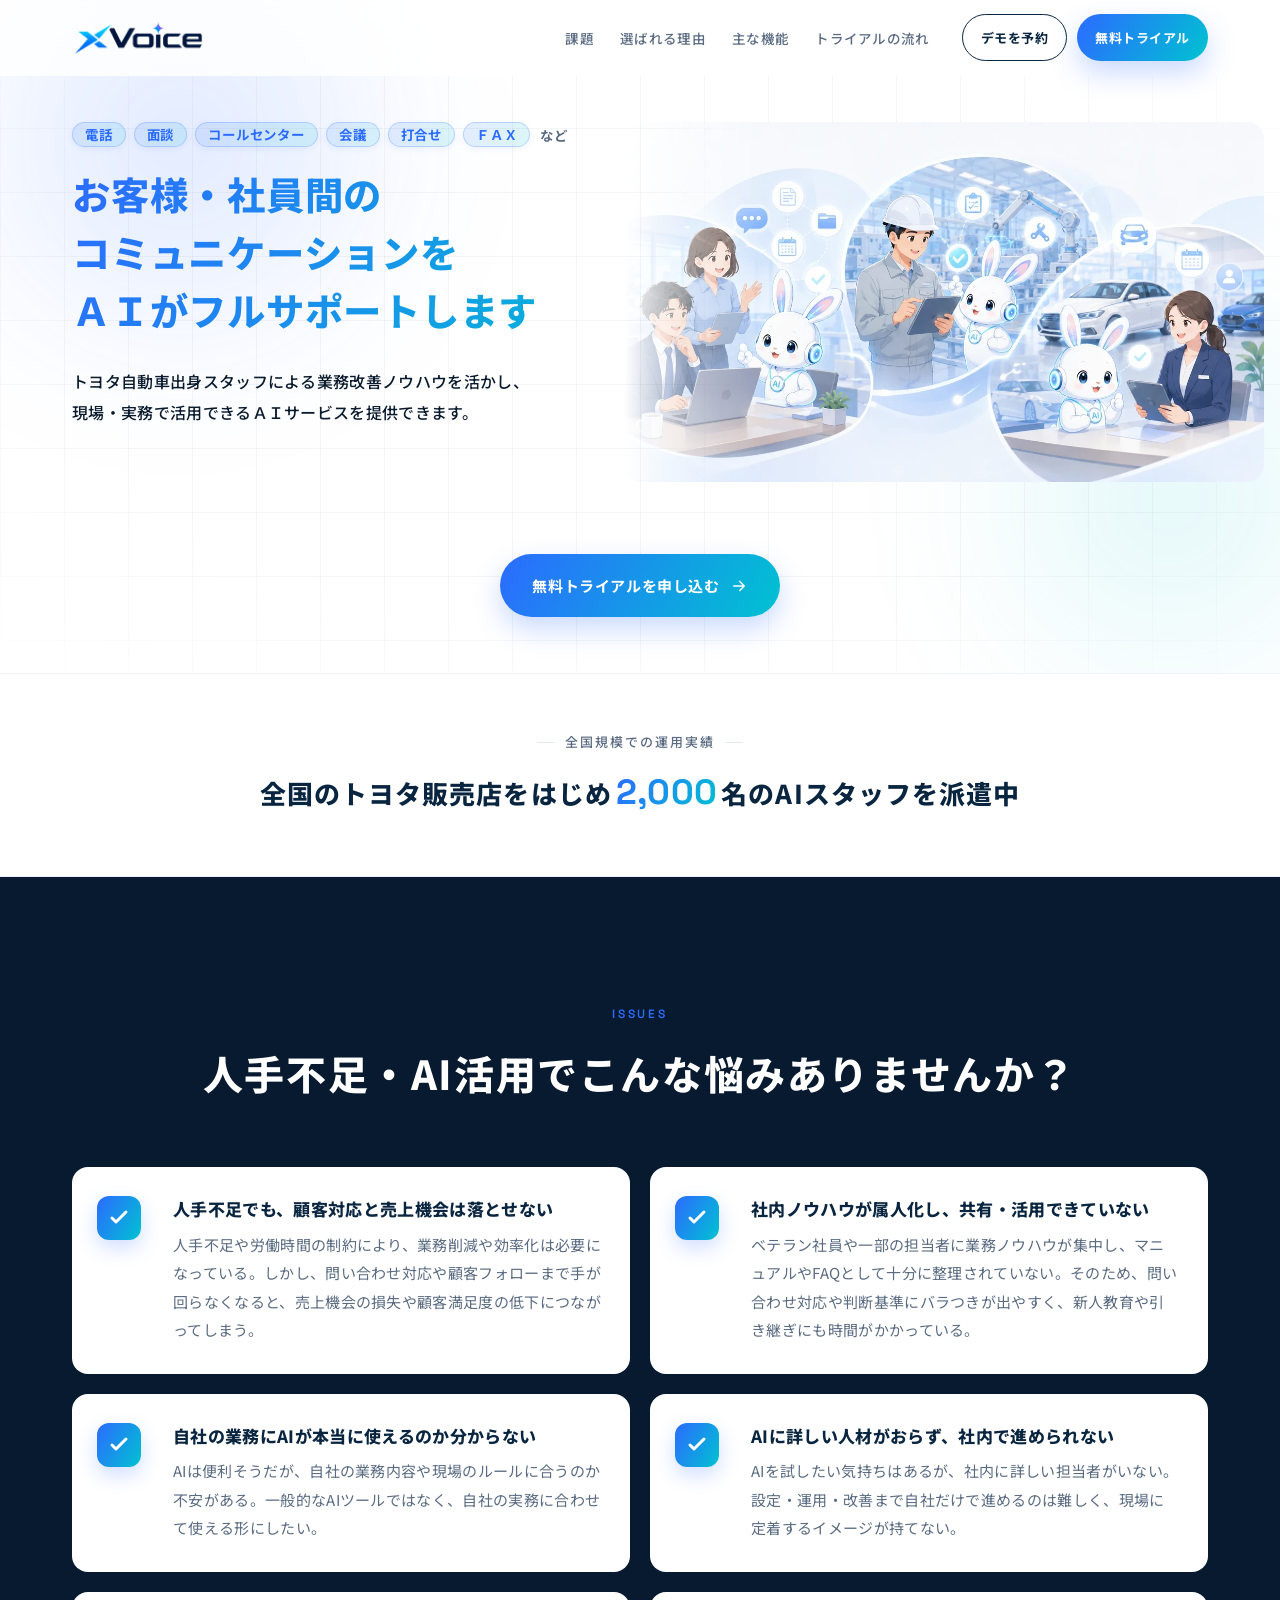
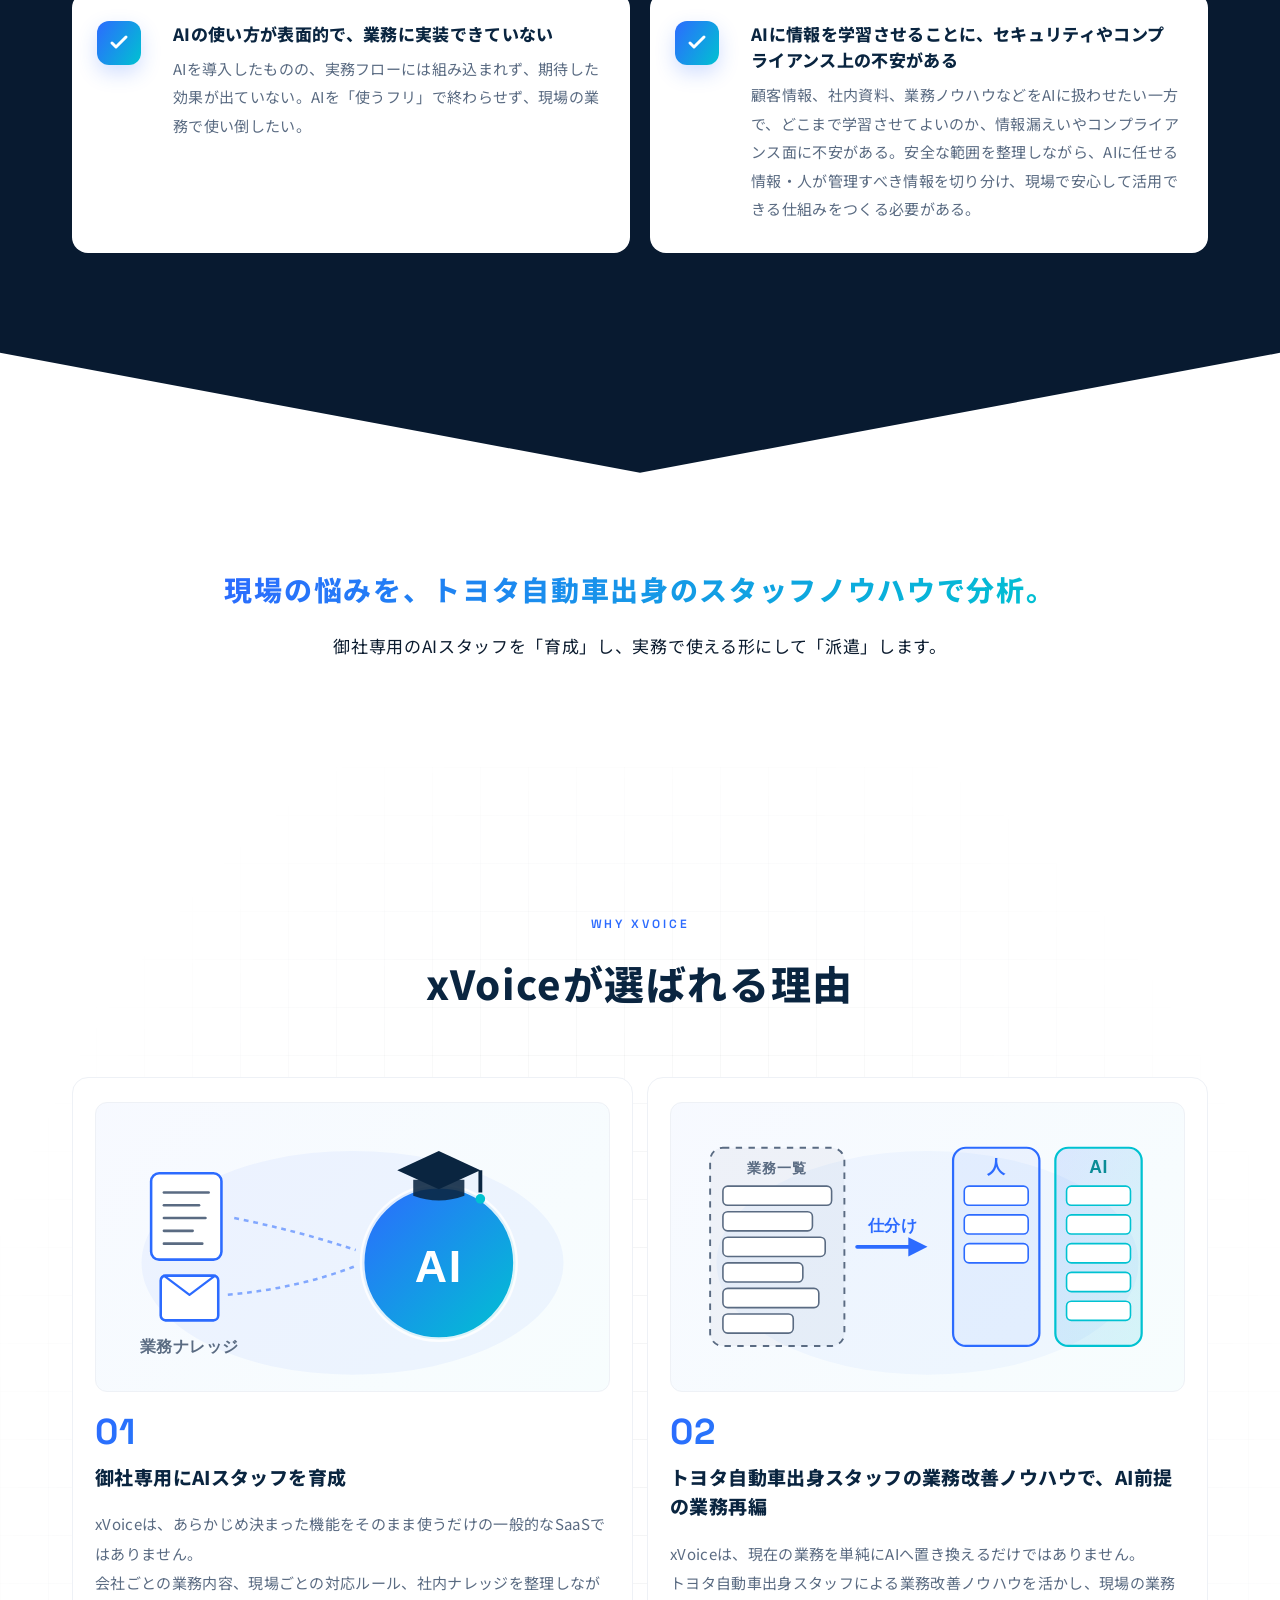
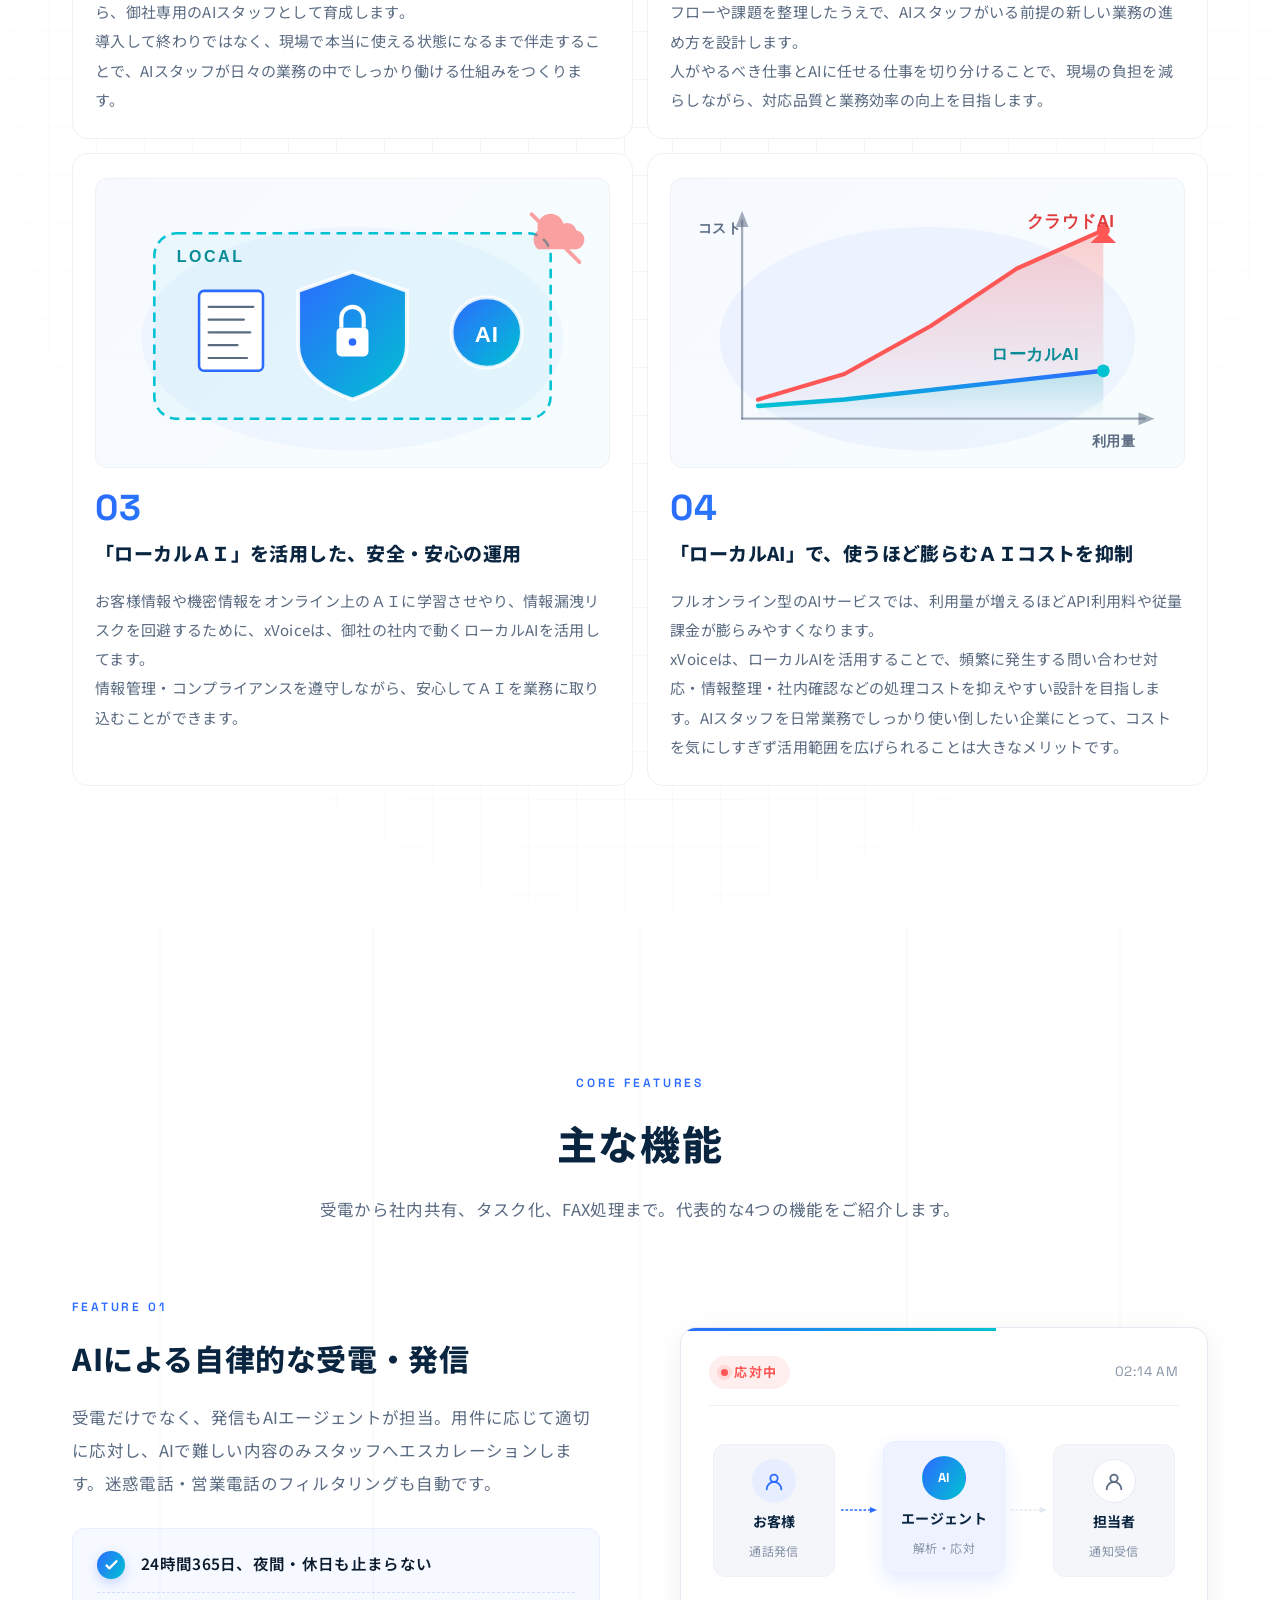
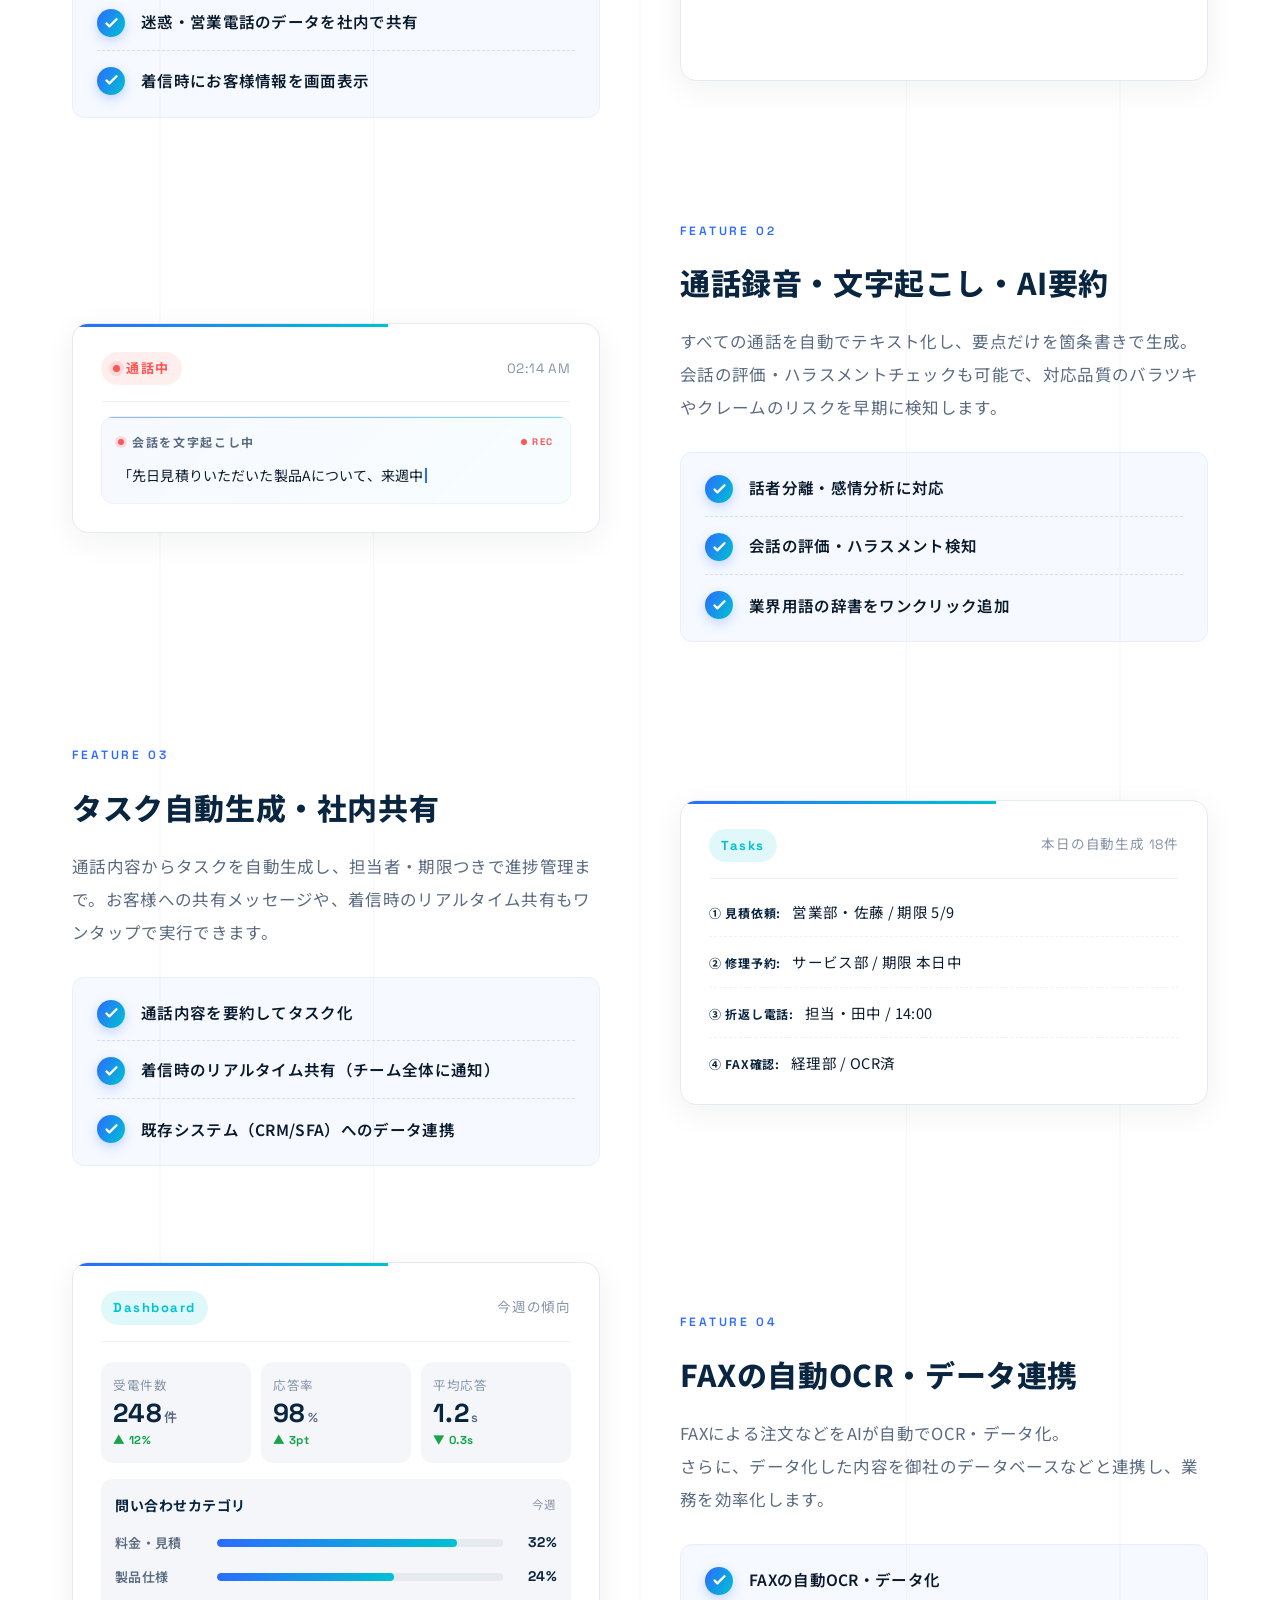
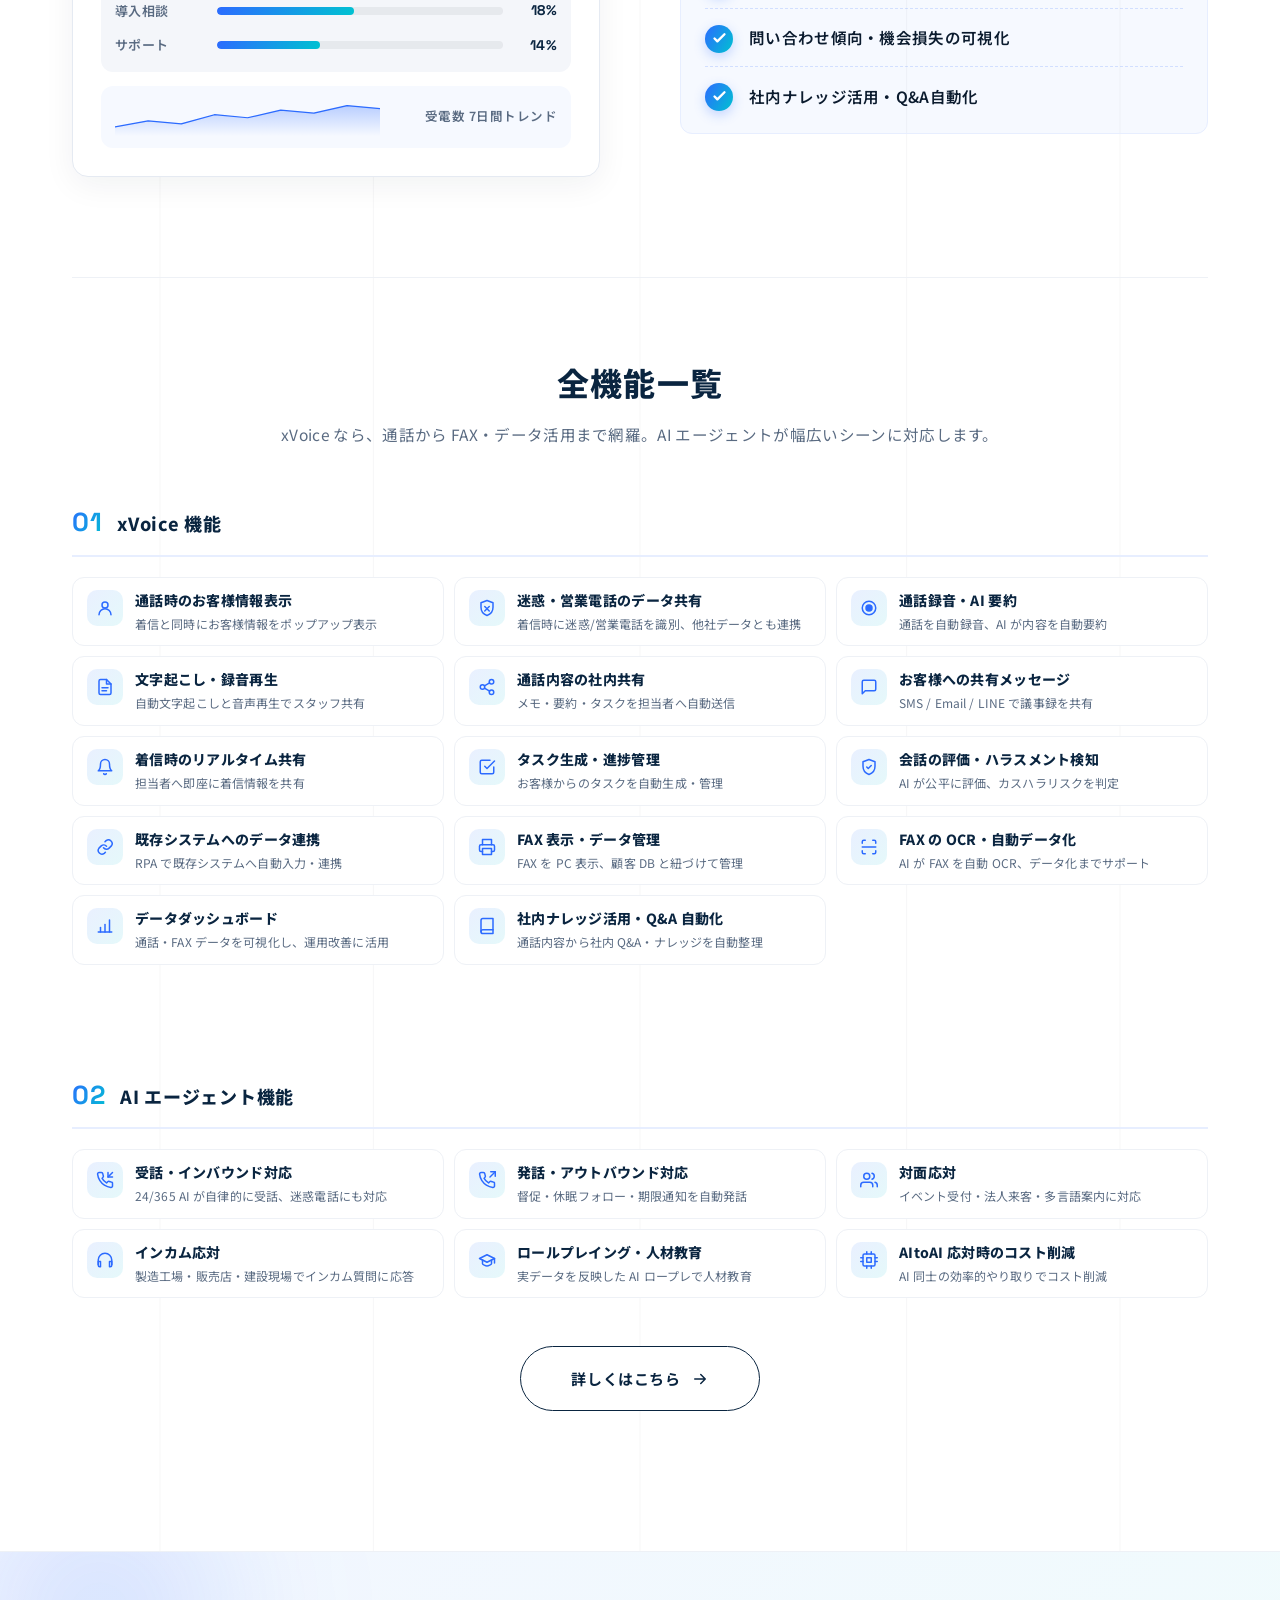
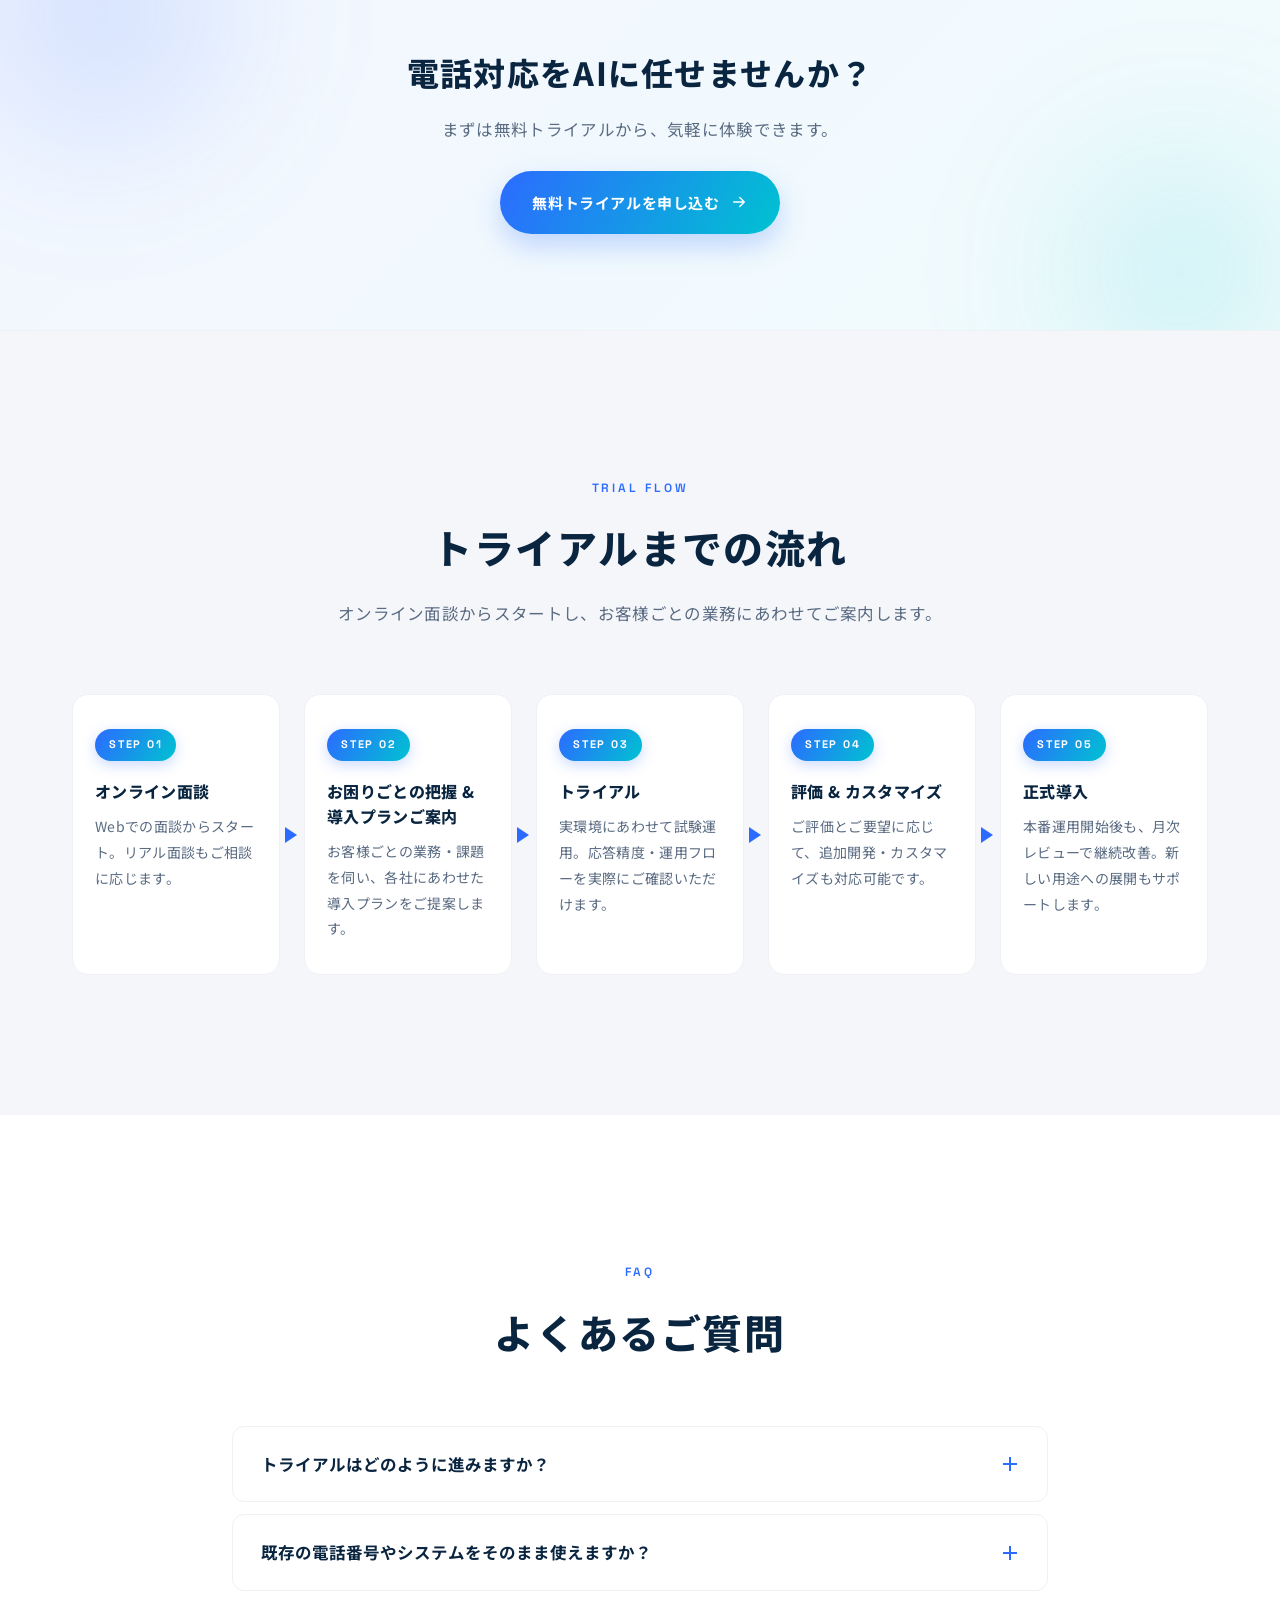
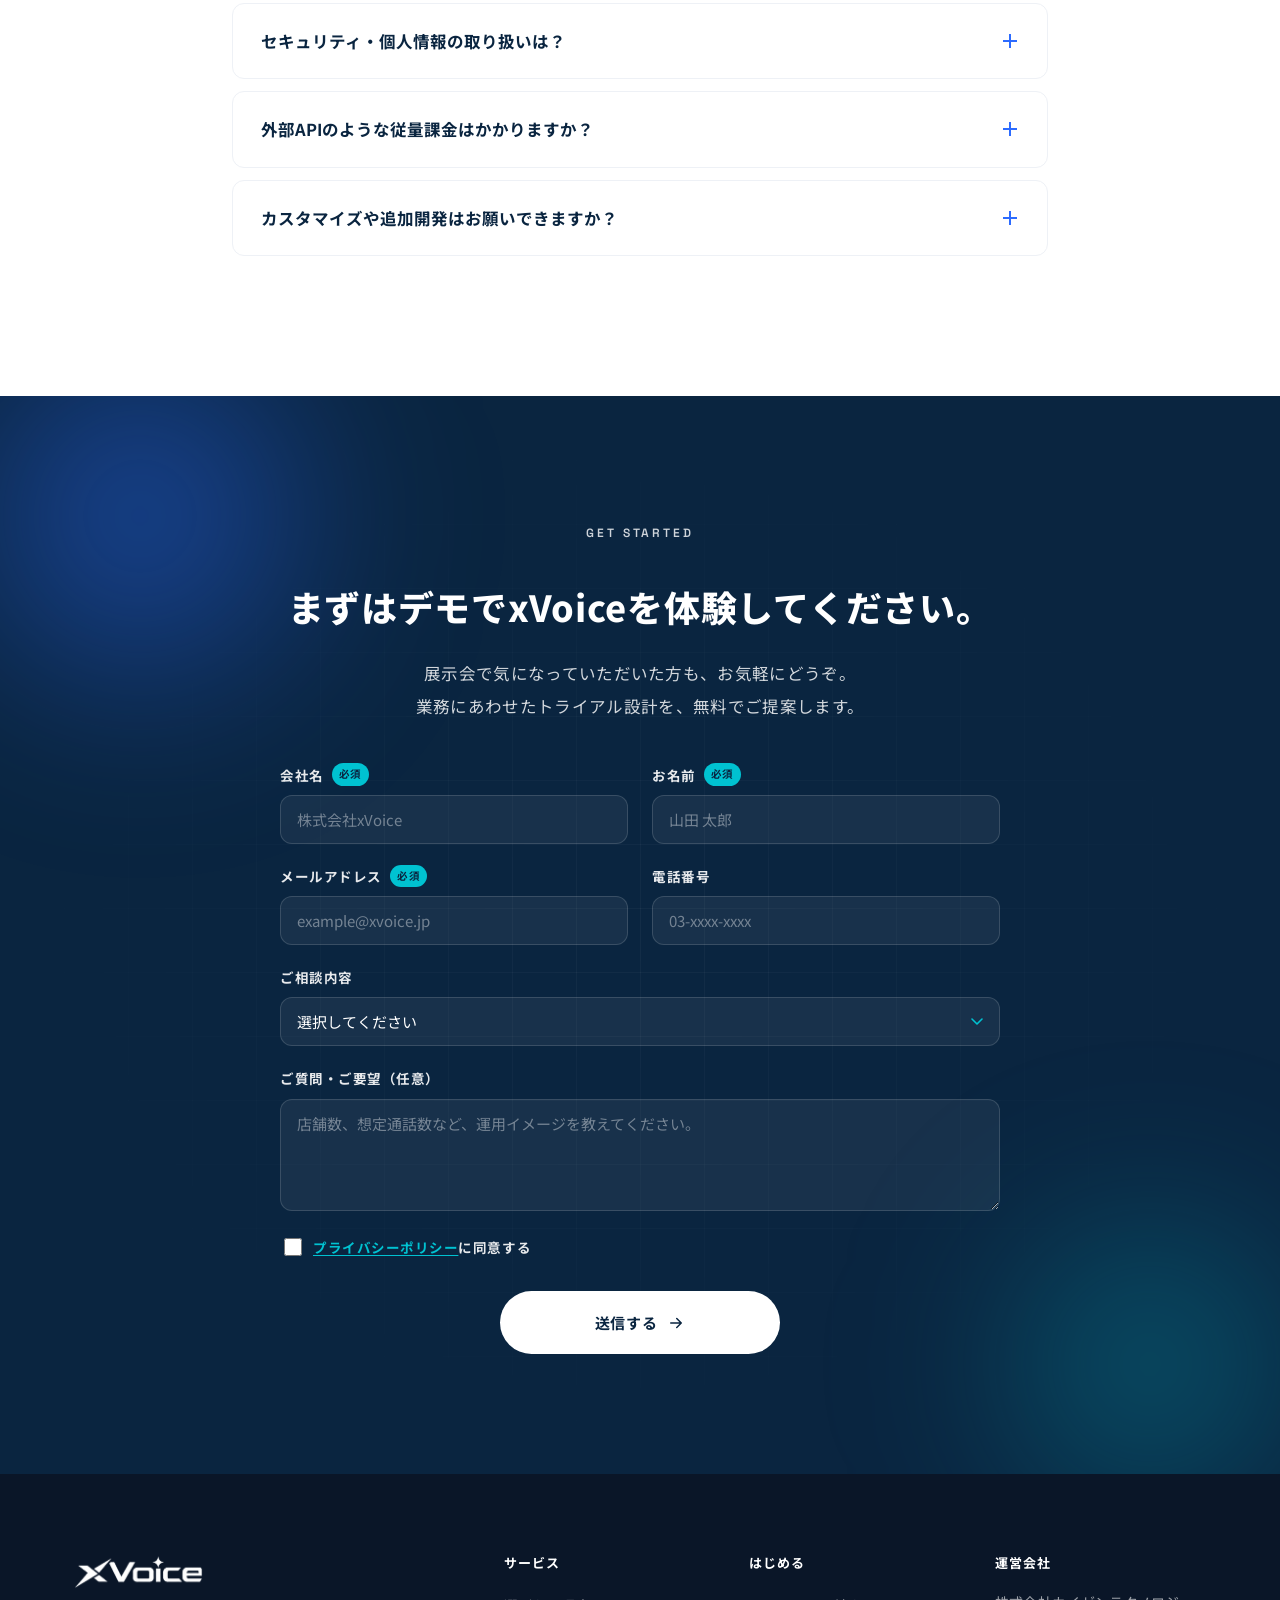
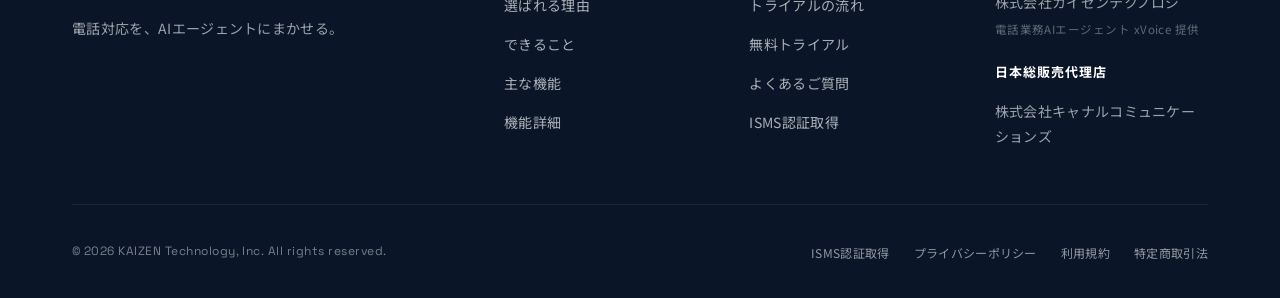
==== commit 8d566c3b: "FV hero caption: render keywords as gradient chips Split 「電話」「面談」…「ＦＡＸ」など into per-keyword .hero-kw " ====
--- a/index.html
+++ b/index.html
@@ -67,7 +67,15 @@
       <div class="container hero-inner">
         <div class="hero-content">
           <h1 class="hero-title">
-            <span class="hero-title-sub">「電話」「面談」「コールセンター」「会議」「打合せ」「ＦＡＸ」など</span>
+            <span class="hero-title-sub">
+              <span class="hero-kw">電話</span>
+              <span class="hero-kw">面談</span>
+              <span class="hero-kw">コールセンター</span>
+              <span class="hero-kw">会議</span>
+              <span class="hero-kw">打合せ</span>
+              <span class="hero-kw">ＦＡＸ</span>
+              <span class="hero-kw-and">など</span>
+            </span>
             <span class="hero-title-em">お客様・社員間の<br>コミュニケーションを<br>ＡＩがフルサポートします</span>
           </h1>
           <p class="hero-lead">
--- a/style.css
+++ b/style.css
@@ -440,13 +440,36 @@
   overflow-wrap: normal;
 }
 .hero-title-sub {
-  display: block;
-  font-size: clamp(14px, 1.15vw, 16.5px);
-  font-weight: 700;
-  line-height: 1.7;
+  display: flex;
+  flex-wrap: wrap;
+  align-items: center;
+  gap: 8px 8px;
+  font-size: clamp(13px, 1.05vw, 15px);
+  font-weight: 700;
+  line-height: 1.5;
   letter-spacing: 0.04em;
   color: var(--color-primary);
-  margin-bottom: 14px;
+  margin-bottom: 18px;
+}
+.hero-kw {
+  display: inline-flex;
+  align-items: center;
+  padding: 5px 12px;
+  background: linear-gradient(120deg, rgba(44, 107, 255, .12) 0%, rgba(0, 194, 209, .14) 100%);
+  border: 1px solid rgba(44, 107, 255, .22);
+  color: var(--color-accent);
+  border-radius: var(--radius-pill);
+  font-size: inherit;
+  font-weight: 700;
+  letter-spacing: 0.06em;
+  line-height: 1;
+  white-space: nowrap;
+  box-shadow: 0 2px 6px rgba(44, 107, 255, .08);
+}
+.hero-kw-and {
+  color: var(--color-text-sub);
+  font-weight: 700;
+  margin-left: 2px;
 }
 .hero-title-em {
   display: block;
@@ -2708,7 +2731,8 @@
   .container { padding-left: 3%; padding-right: 3%; }
   .nav { padding: 0 3%; }
   .hero-content { max-width: 520px; }
-  .hero-title-sub { font-size: 13.5px; }
+  .hero-title-sub { font-size: 13px; gap: 6px 6px; margin-bottom: 14px; }
+  .hero-kw { padding: 4px 10px; letter-spacing: 0.04em; }
   .hero-title-em { font-size: clamp(24px, 2.7vw, 32px); }
   .hero-lead { max-width: 500px; font-size: 15px; }
   .hero-visual { width: 44%; right: -2%; max-width: 460px; top: 0; }
@@ -2756,7 +2780,8 @@
   .hero { padding: calc(var(--header-h) + 16px) 0 80px; }
   .hero-inner { display: flex; flex-direction: column; gap: 32px; min-height: 0; }
   .hero-content { max-width: none; order: 2; }
-  .hero-title-sub { font-size: 13px; margin-bottom: 10px; }
+  .hero-title-sub { font-size: 12.5px; gap: 5px 5px; margin-bottom: 14px; }
+  .hero-kw { padding: 3px 9px; letter-spacing: 0.02em; }
   .hero-title-em { font-size: clamp(24px, 6.4vw, 32px); }
   .hero-lead { font-size: 15px; max-width: none; }
   .hero-cta { flex-direction: column; align-items: stretch; }
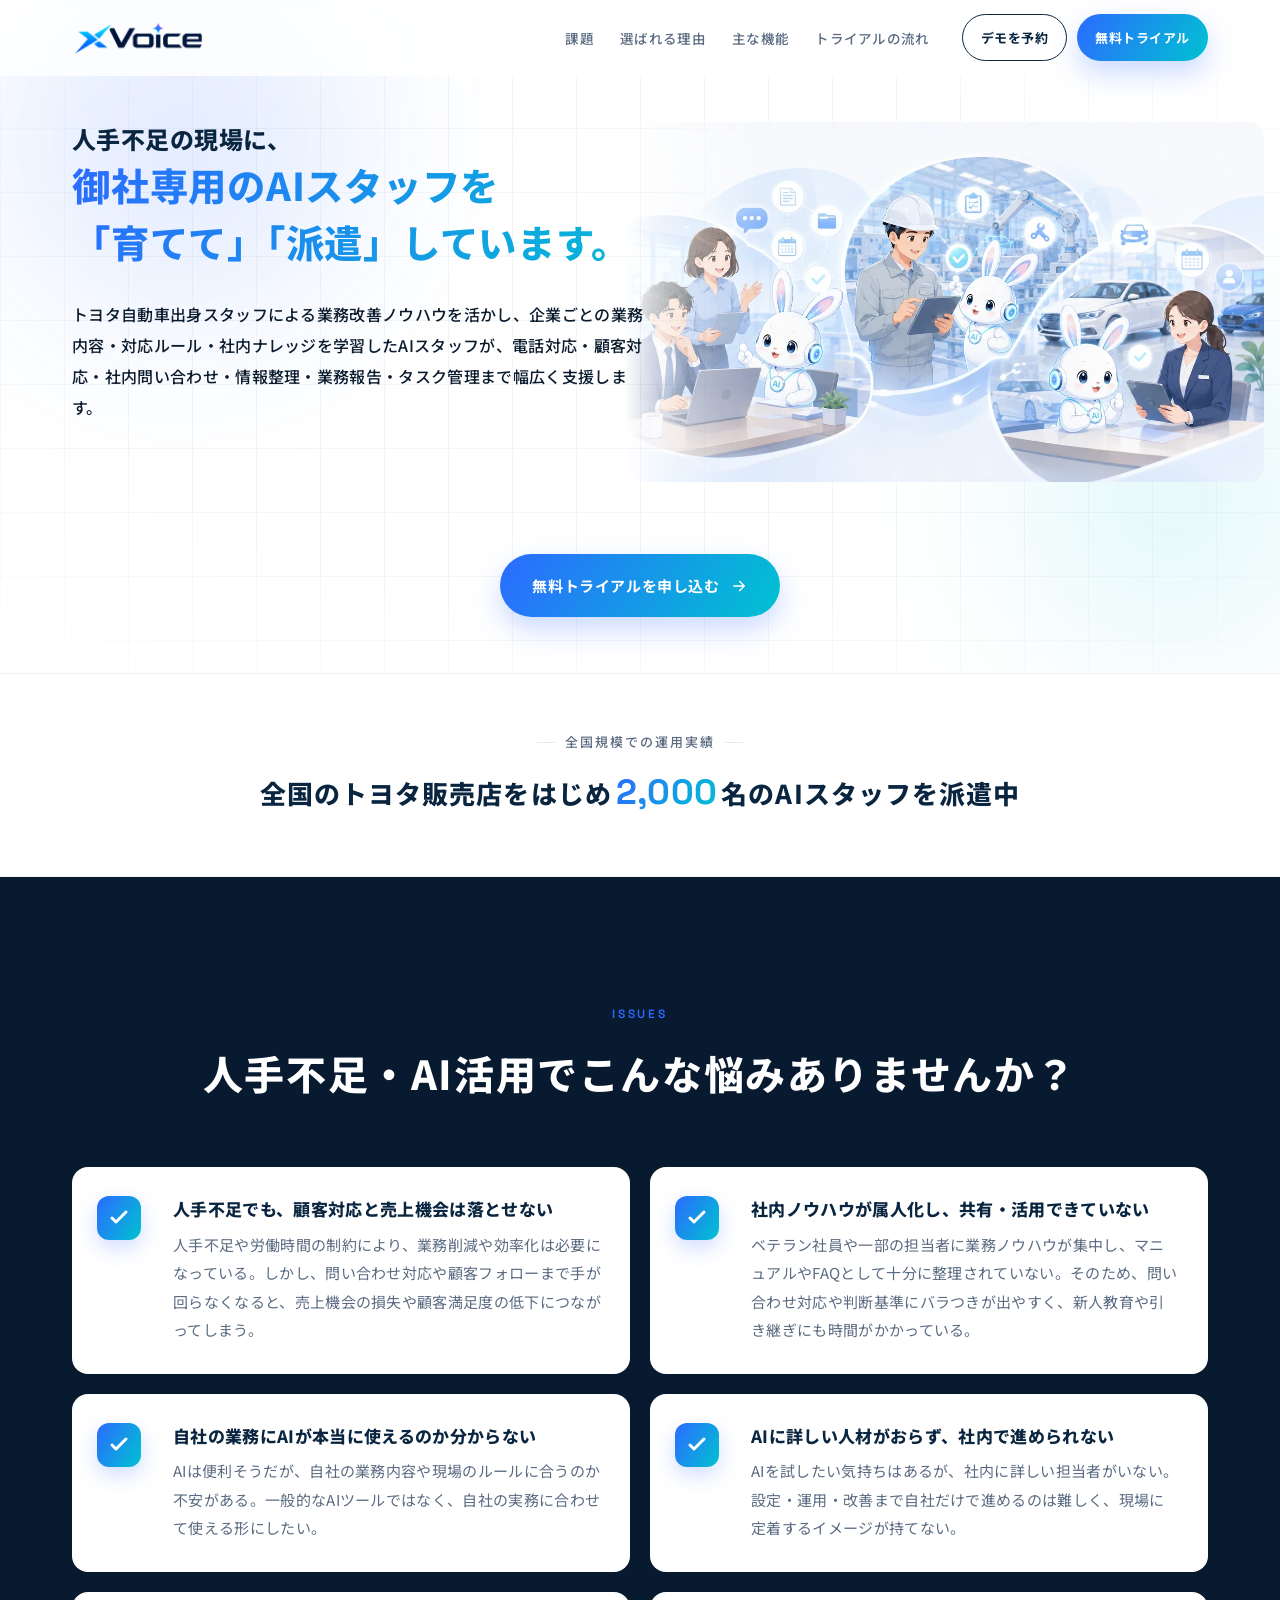
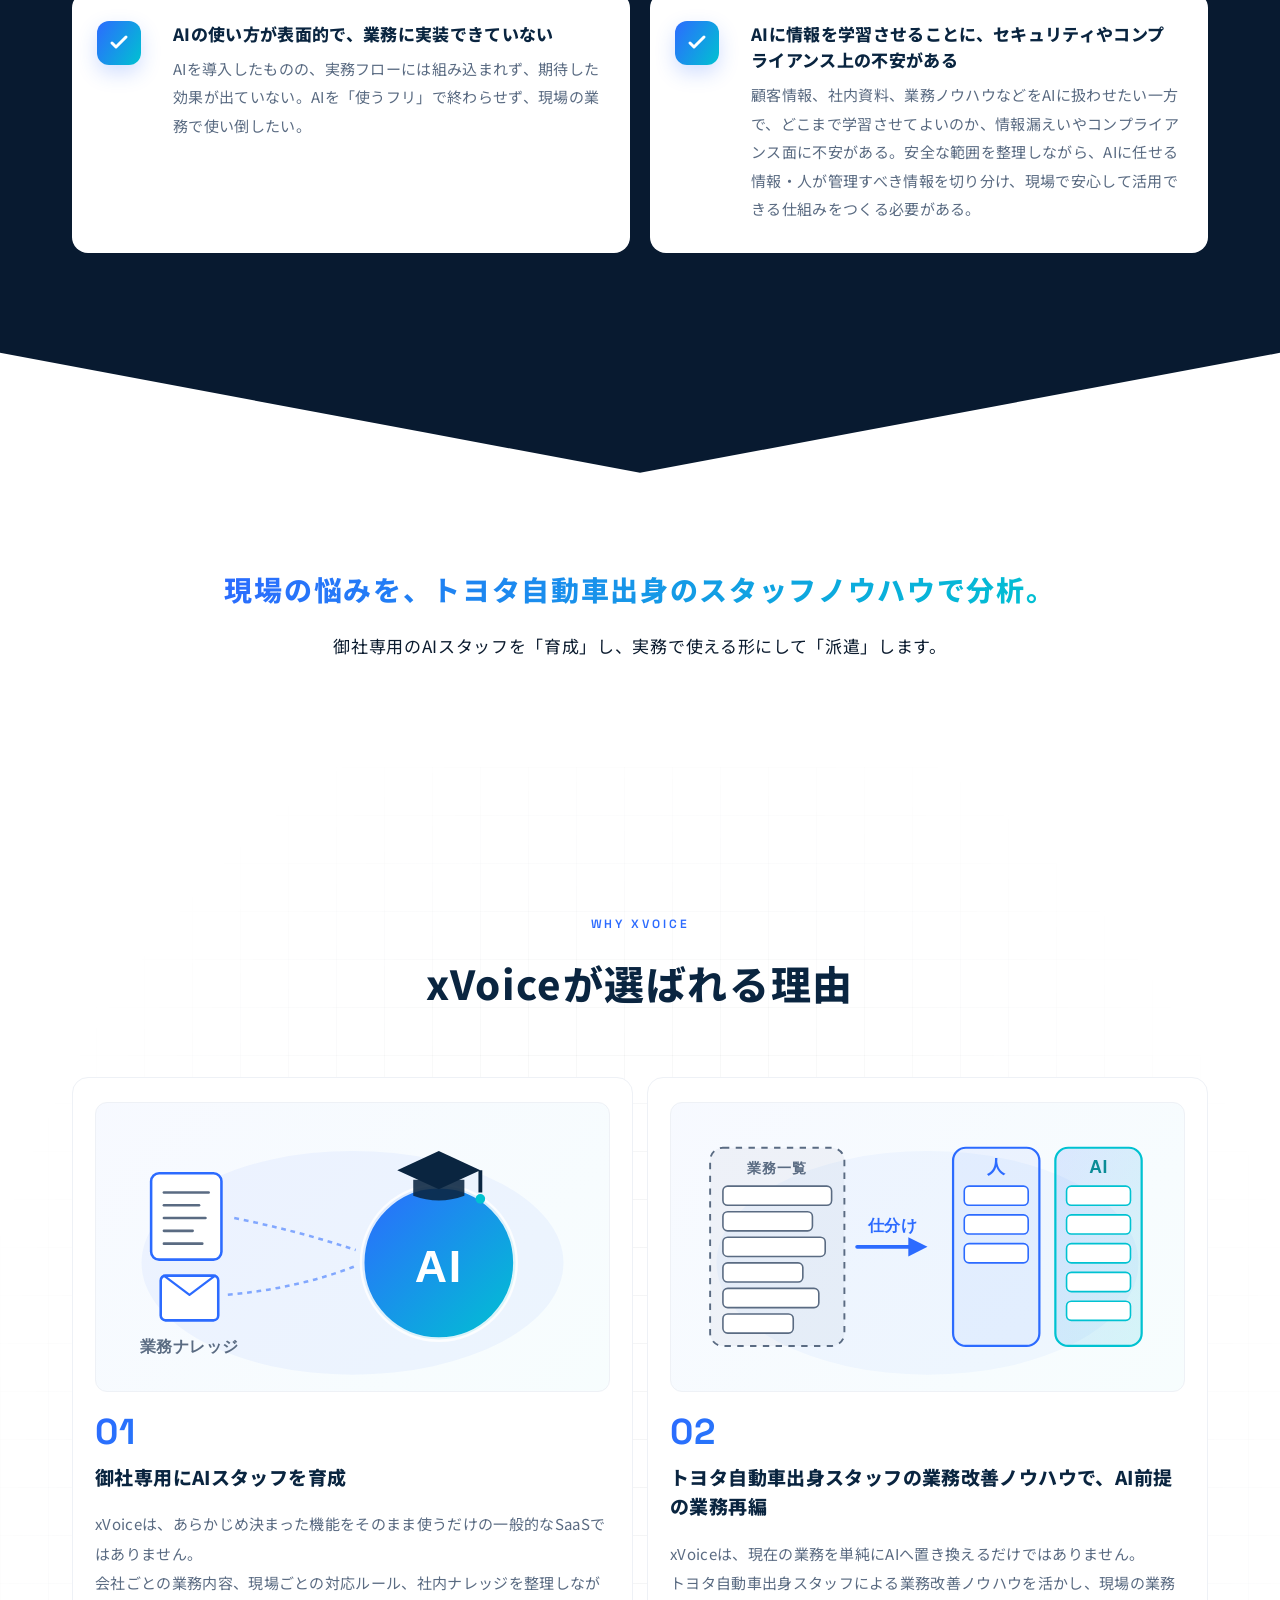
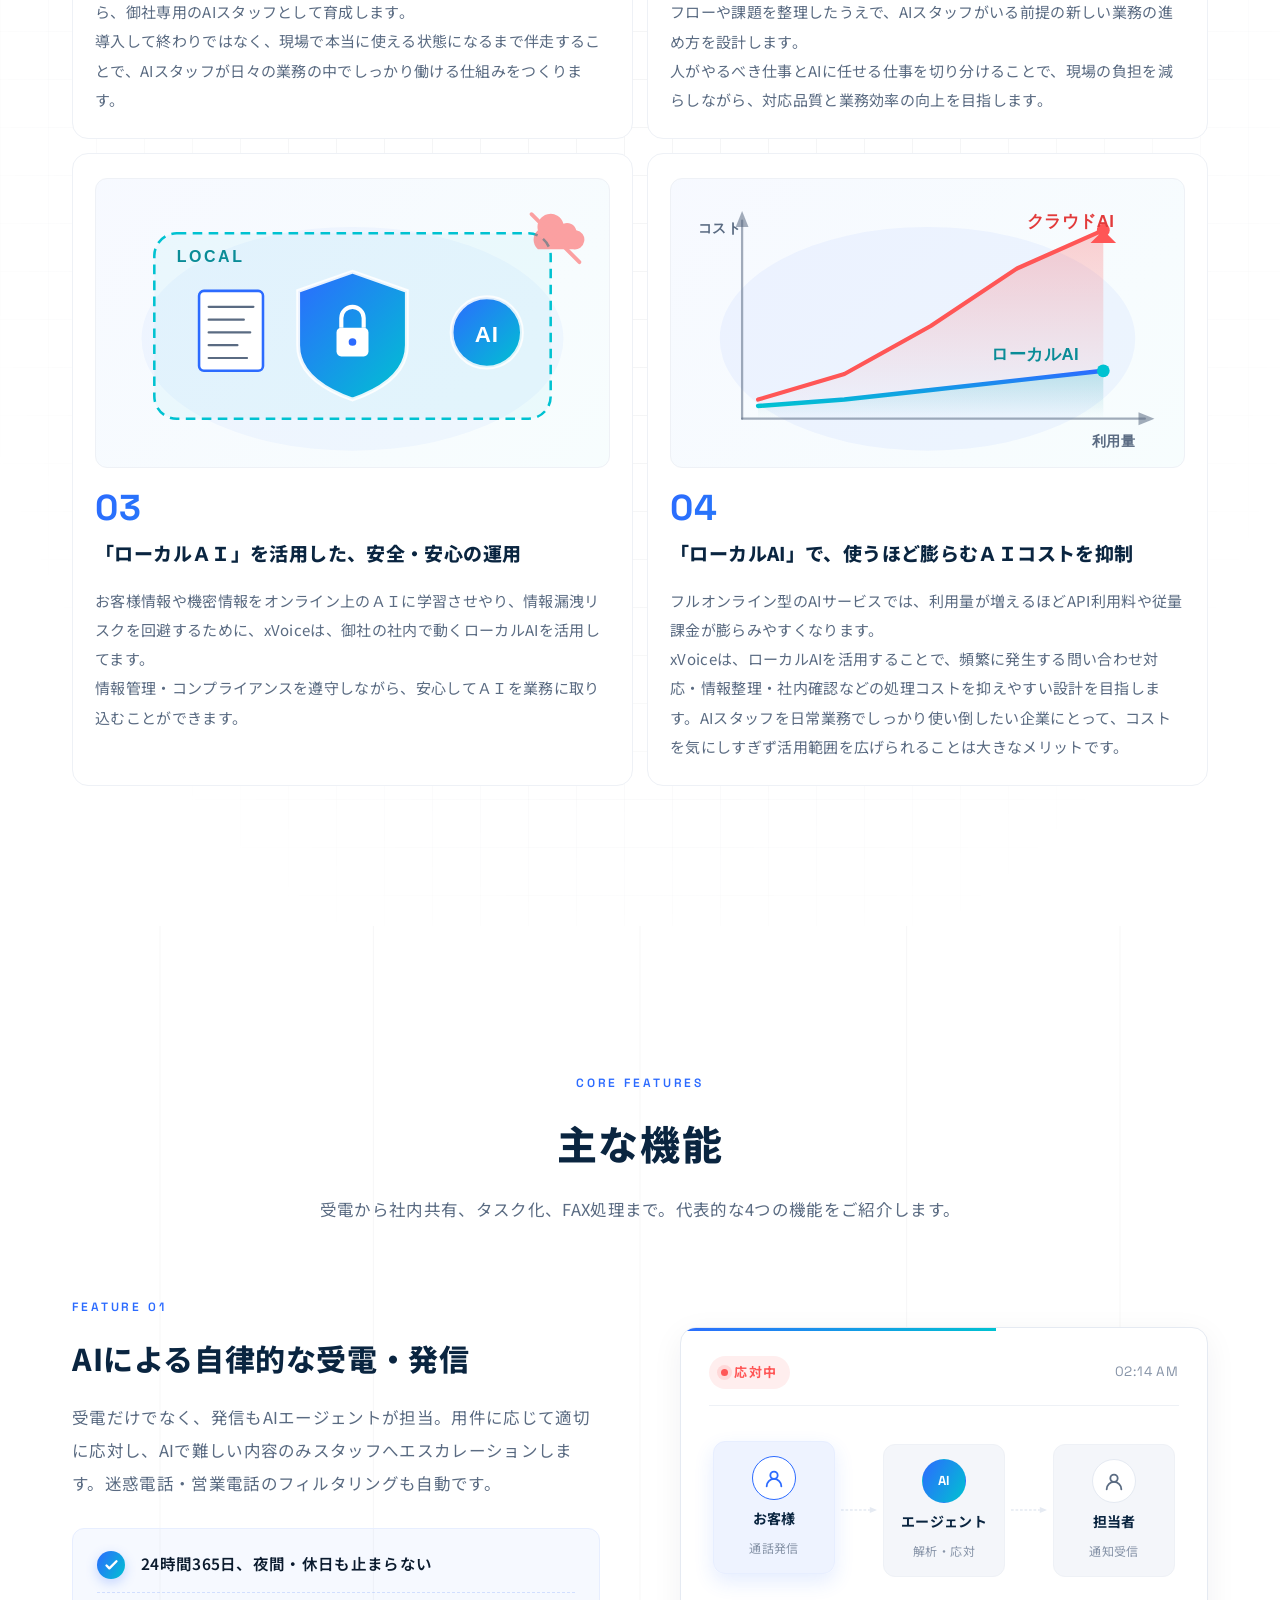
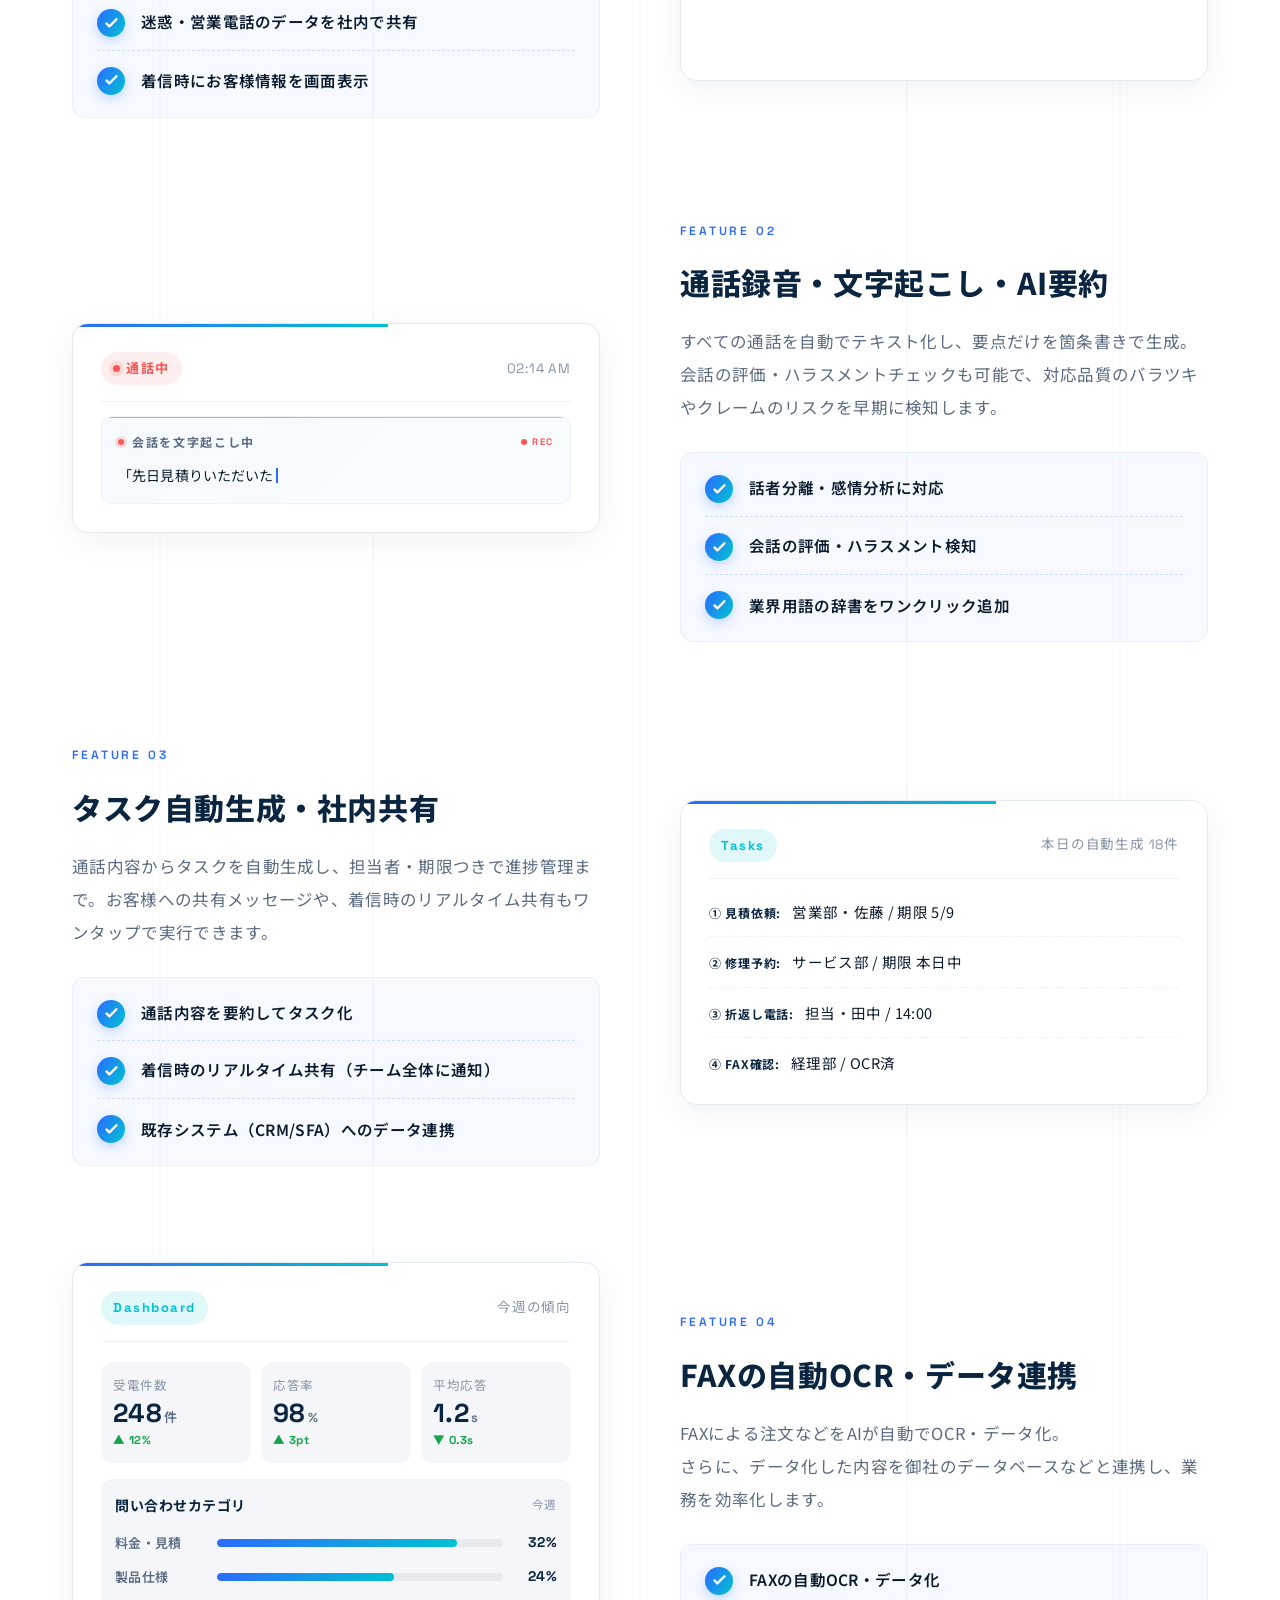
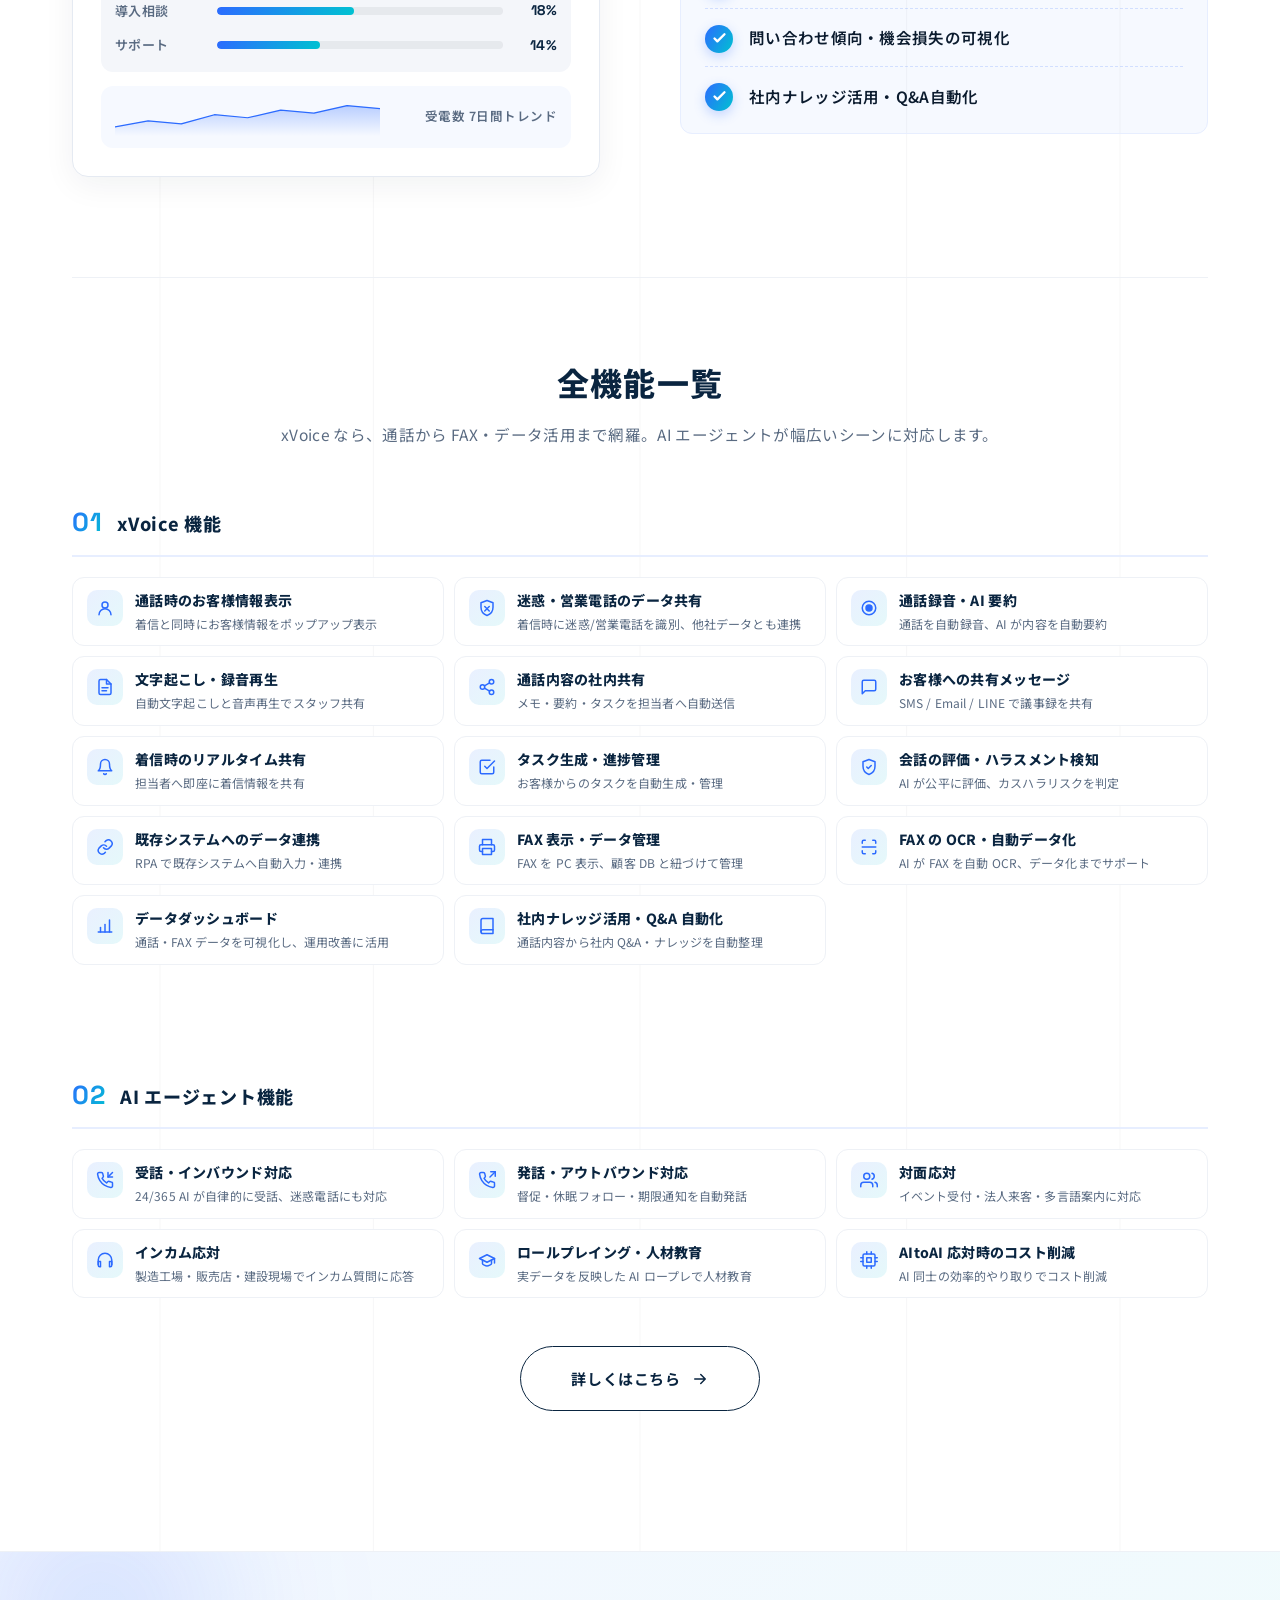
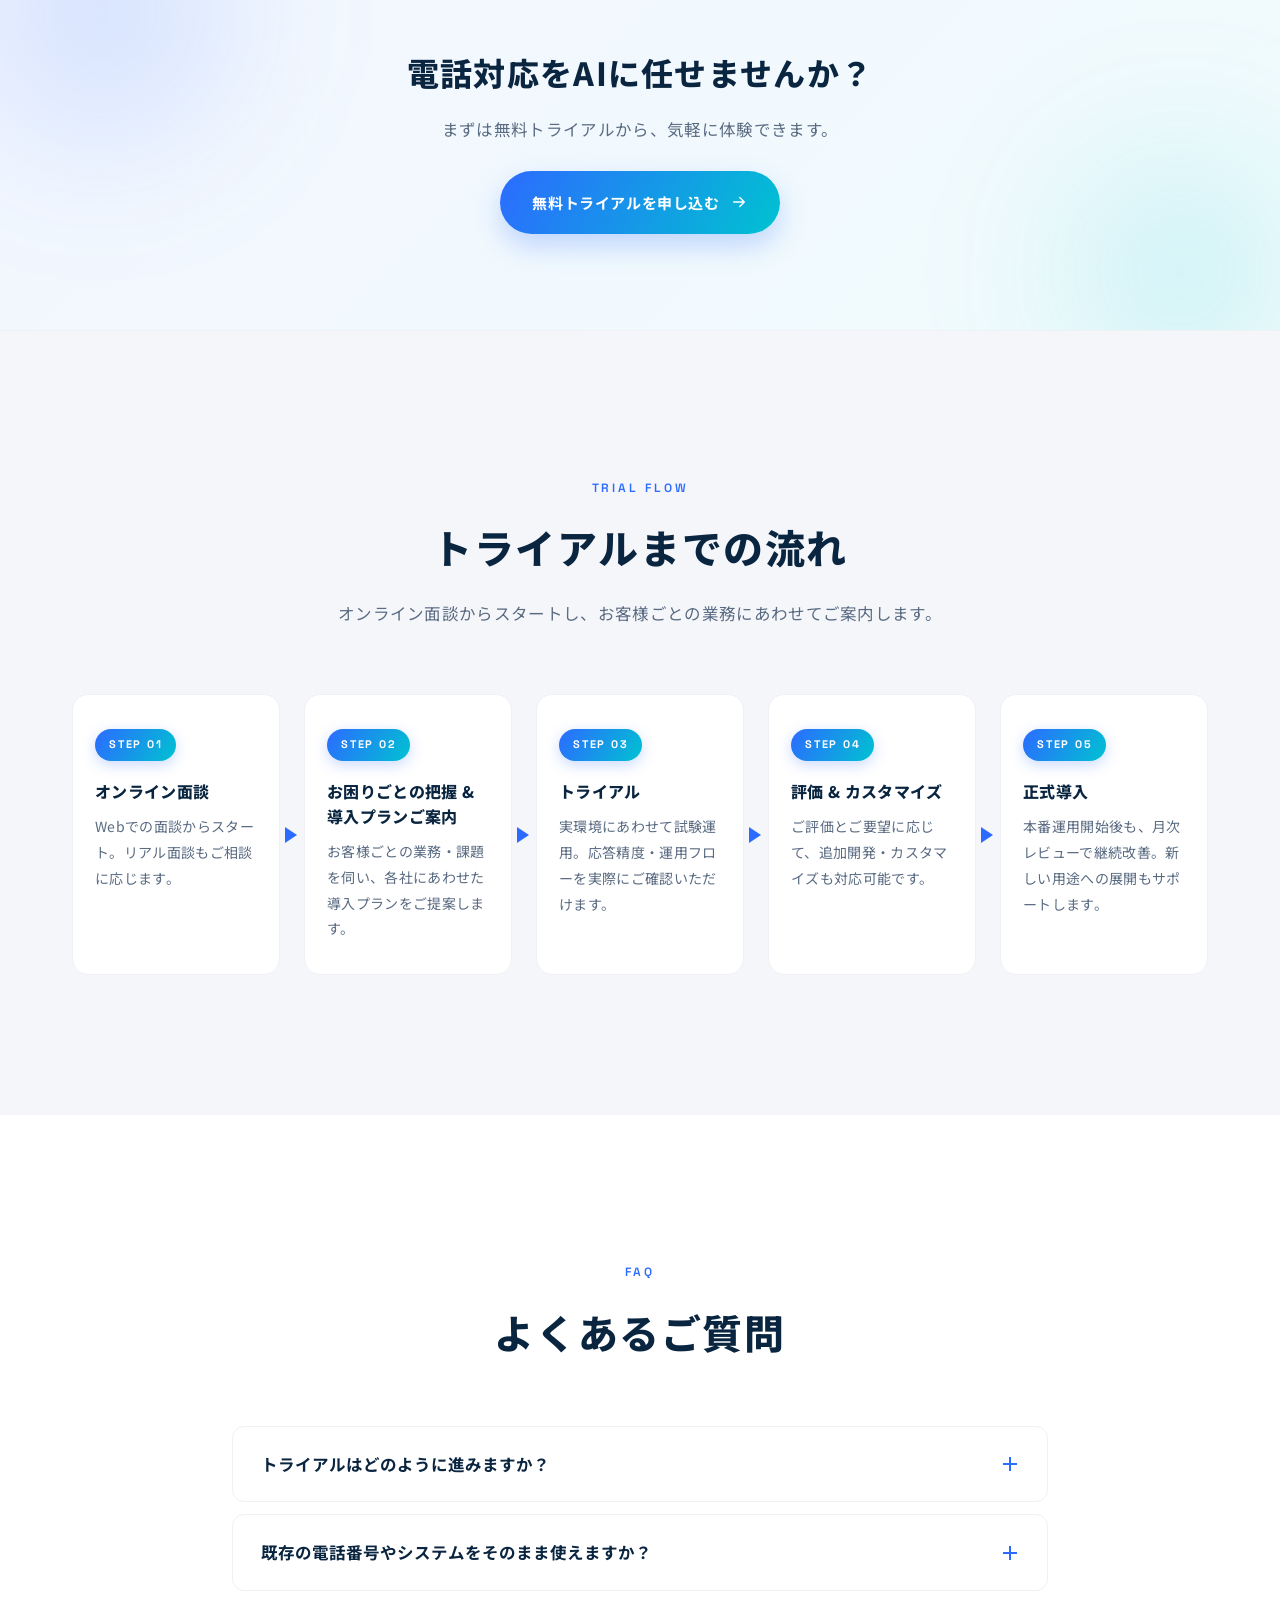
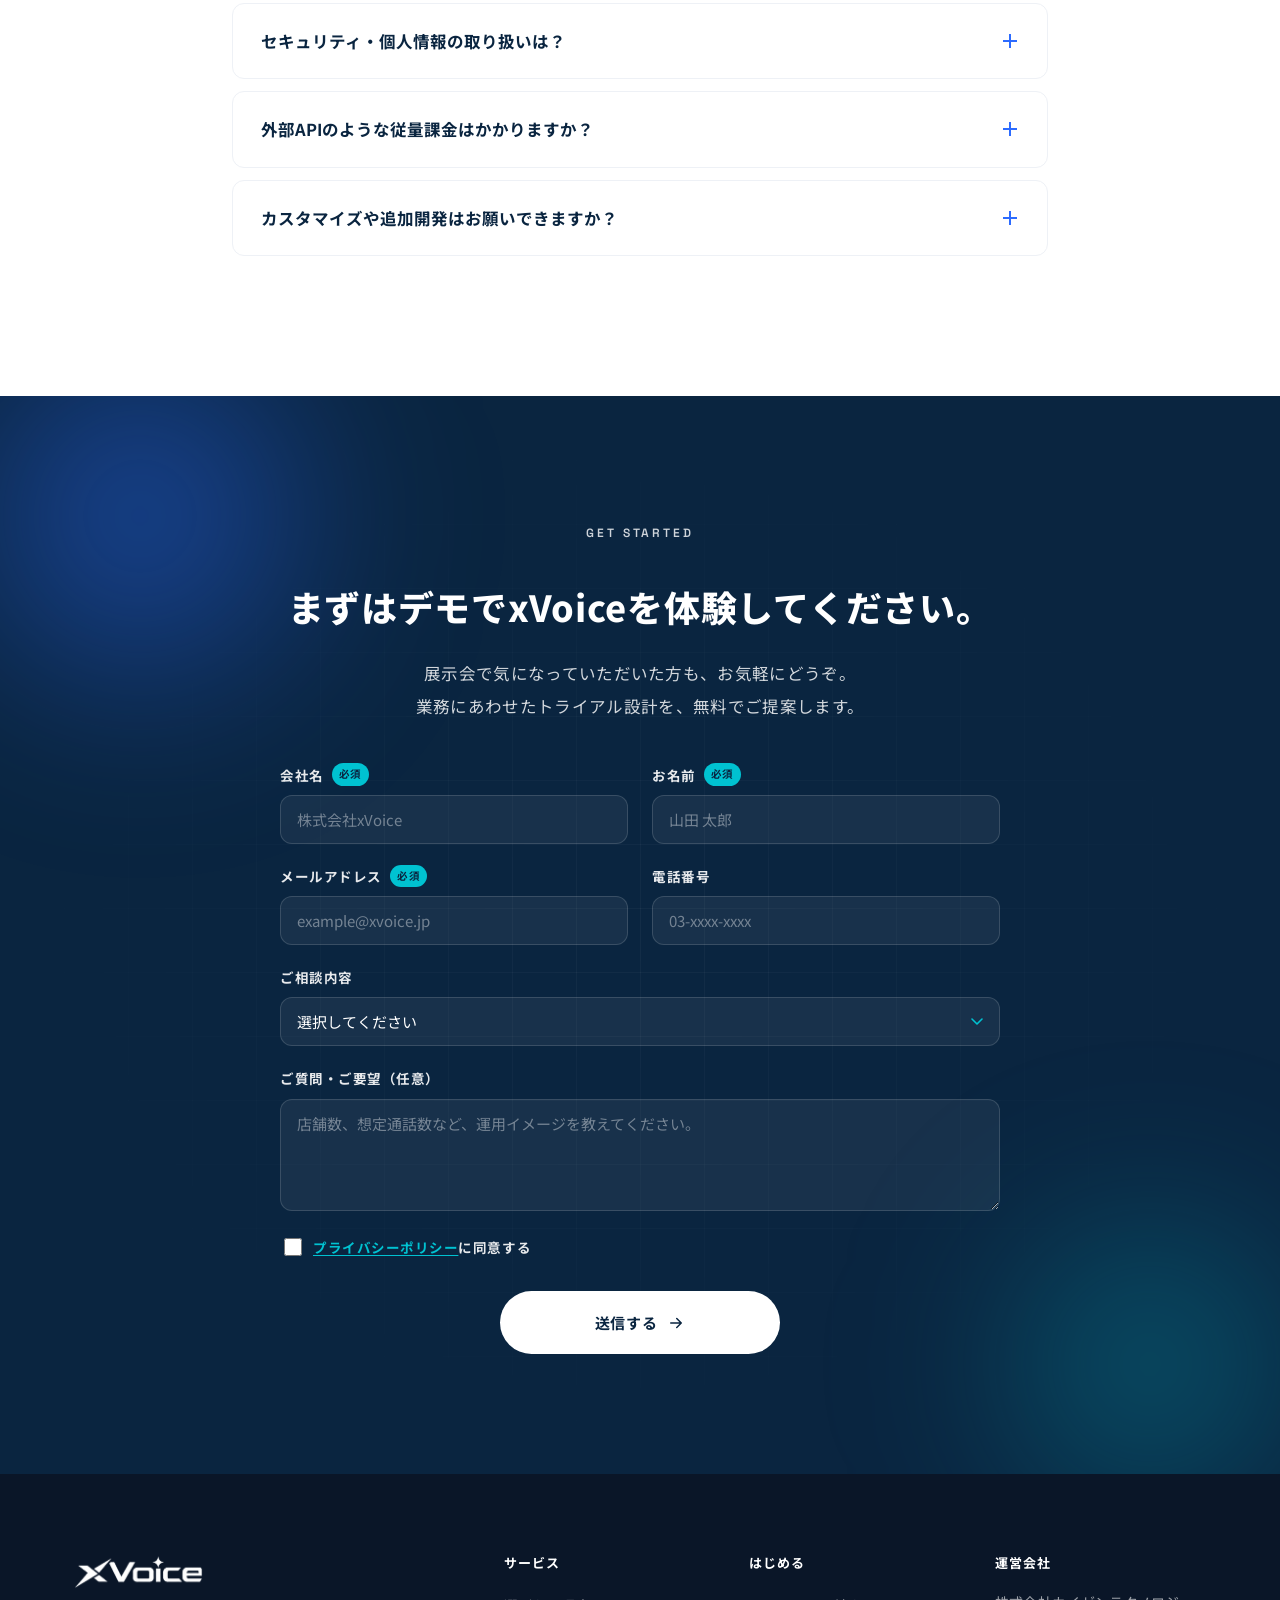
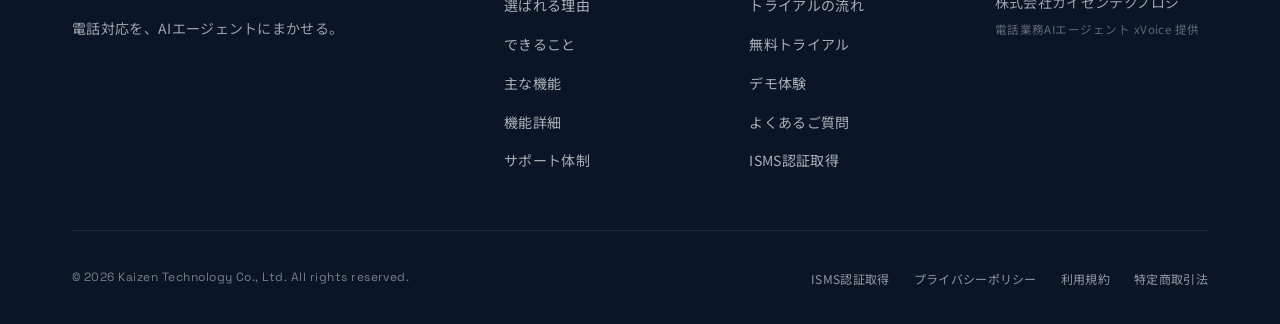
==== commit 7d0a3338: "footer: コピーライトの英語社名をKaizen Technology Co., Ltd.に変更（テーマ/静的サイト）" ====
--- a/index.html
+++ b/index.html
@@ -67,19 +67,11 @@
       <div class="container hero-inner">
         <div class="hero-content">
           <h1 class="hero-title">
-            <span class="hero-title-sub">
-              <span class="hero-kw">電話</span>
-              <span class="hero-kw">面談</span>
-              <span class="hero-kw">コールセンター</span>
-              <span class="hero-kw">会議</span>
-              <span class="hero-kw">打合せ</span>
-              <span class="hero-kw">ＦＡＸ</span>
-              <span class="hero-kw-and">など</span>
-            </span>
-            <span class="hero-title-em">お客様・社員間の<br>コミュニケーションを<br>ＡＩがフルサポートします</span>
+            人手不足の現場に、<br>
+            <span class="hero-title-em">御社専用のAIスタッフを<br class="hero-title-br">「育てて」「派遣」しています。</span>
           </h1>
           <p class="hero-lead">
-            トヨタ自動車出身スタッフによる業務改善ノウハウを活かし、<br class="pc-only">現場・実務で活用できるＡＩサービスを提供できます。
+            トヨタ自動車出身スタッフによる業務改善ノウハウを活かし、企業ごとの業務内容・対応ルール・社内ナレッジを学習したAIスタッフが、電話対応・顧客対応・社内問い合わせ・情報整理・業務報告・タスク管理まで幅広く支援します。
           </p>
         </div>
 
@@ -1050,7 +1042,7 @@
               <div class="cta-field cta-field-full cta-field-consent">
                 <label class="cta-consent">
                   <input type="checkbox" name="consent">
-                  <span><a href="privacypolicy.html" target="_blank" rel="noopener">プライバシーポリシー</a>に同意する</span>
+                  <span><a href="#" target="_blank" rel="noopener">プライバシーポリシー</a>に同意する</span>
                 </label>
               </div>
             </div>
@@ -1094,6 +1086,7 @@
               <li><a href="#benefits">できること</a></li>
               <li><a href="#features">主な機能</a></li>
               <li><a href="features.html">機能詳細</a></li>
+              <li><a href="#support">サポート体制</a></li>
             </ul>
           </div>
           <div class="footer-col">
@@ -1101,6 +1094,7 @@
             <ul>
               <li><a href="#flow">トライアルの流れ</a></li>
               <li><a href="#contact">無料トライアル</a></li>
+              <li><a href="#contact">デモ体験</a></li>
               <li><a href="#faq">よくあるご質問</a></li>
               <li><a href="isms.html">ISMS認証取得</a></li>
             </ul>
@@ -1111,19 +1105,15 @@
               <p>株式会社カイゼンテクノロジ</p>
               <p class="footer-company-note">電話業務AIエージェント xVoice 提供</p>
             </div>
-            <h4 class="footer-col-h4-sub">日本総販売代理店</h4>
-            <div class="footer-company">
-              <p>株式会社キャナルコミュニケーションズ</p>
-            </div>
           </div>
         </div>
       </div>
 
       <div class="footer-bottom">
-        <small>© 2026 KAIZEN Technology, Inc. All rights reserved.</small>
+        <small>© 2026 Kaizen Technology Co., Ltd. All rights reserved.</small>
         <ul class="footer-legal">
           <li><a href="isms.html">ISMS認証取得</a></li>
-          <li><a href="privacypolicy.html">プライバシーポリシー</a></li>
+          <li><a href="#">プライバシーポリシー</a></li>
           <li><a href="#">利用規約</a></li>
           <li><a href="#">特定商取引法</a></li>
         </ul>
--- a/style.css
+++ b/style.css
@@ -456,7 +456,7 @@
   align-items: center;
   padding: 5px 12px;
   background: linear-gradient(120deg, rgba(44, 107, 255, .12) 0%, rgba(0, 194, 209, .14) 100%);
-  border: 1px solid rgba(44, 107, 255, .22);
+  border: 1px solid rgba(44, 107, 255, .1);
   color: var(--color-accent);
   border-radius: var(--radius-pill);
   font-size: inherit;
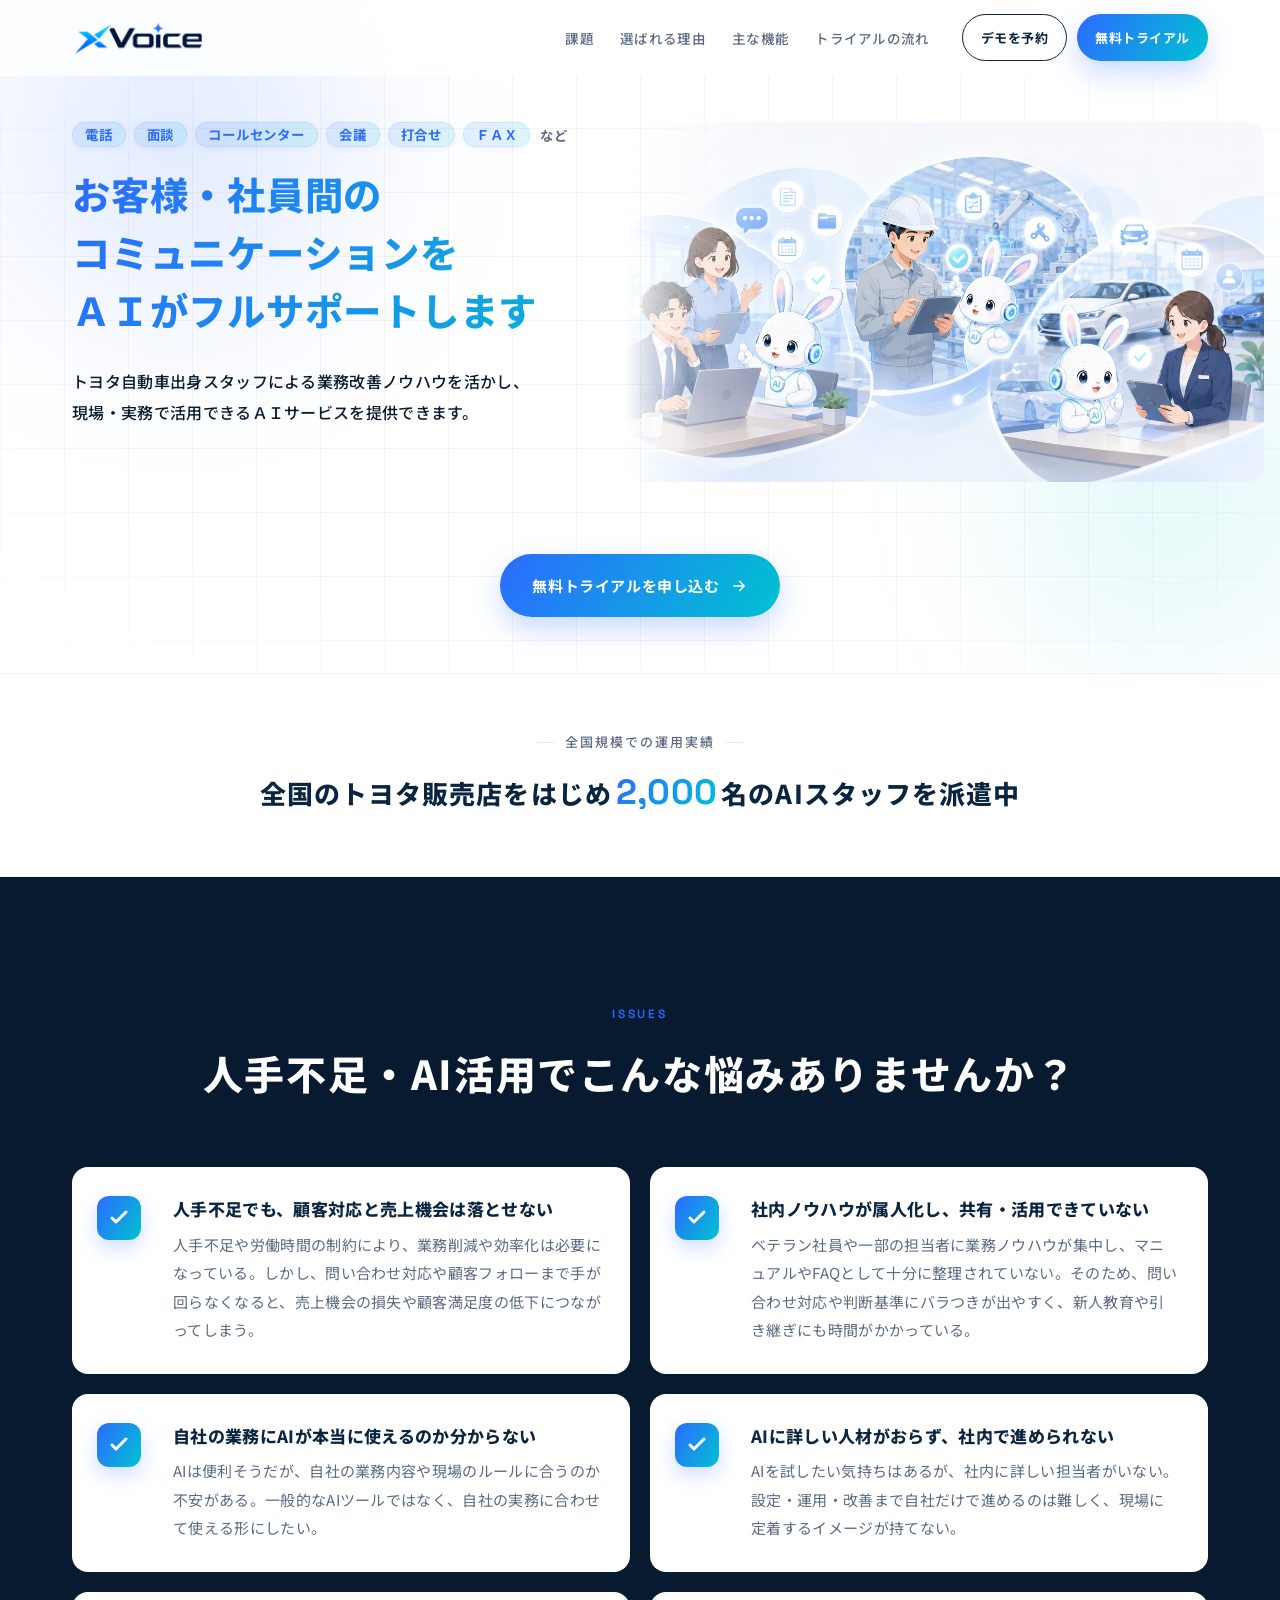
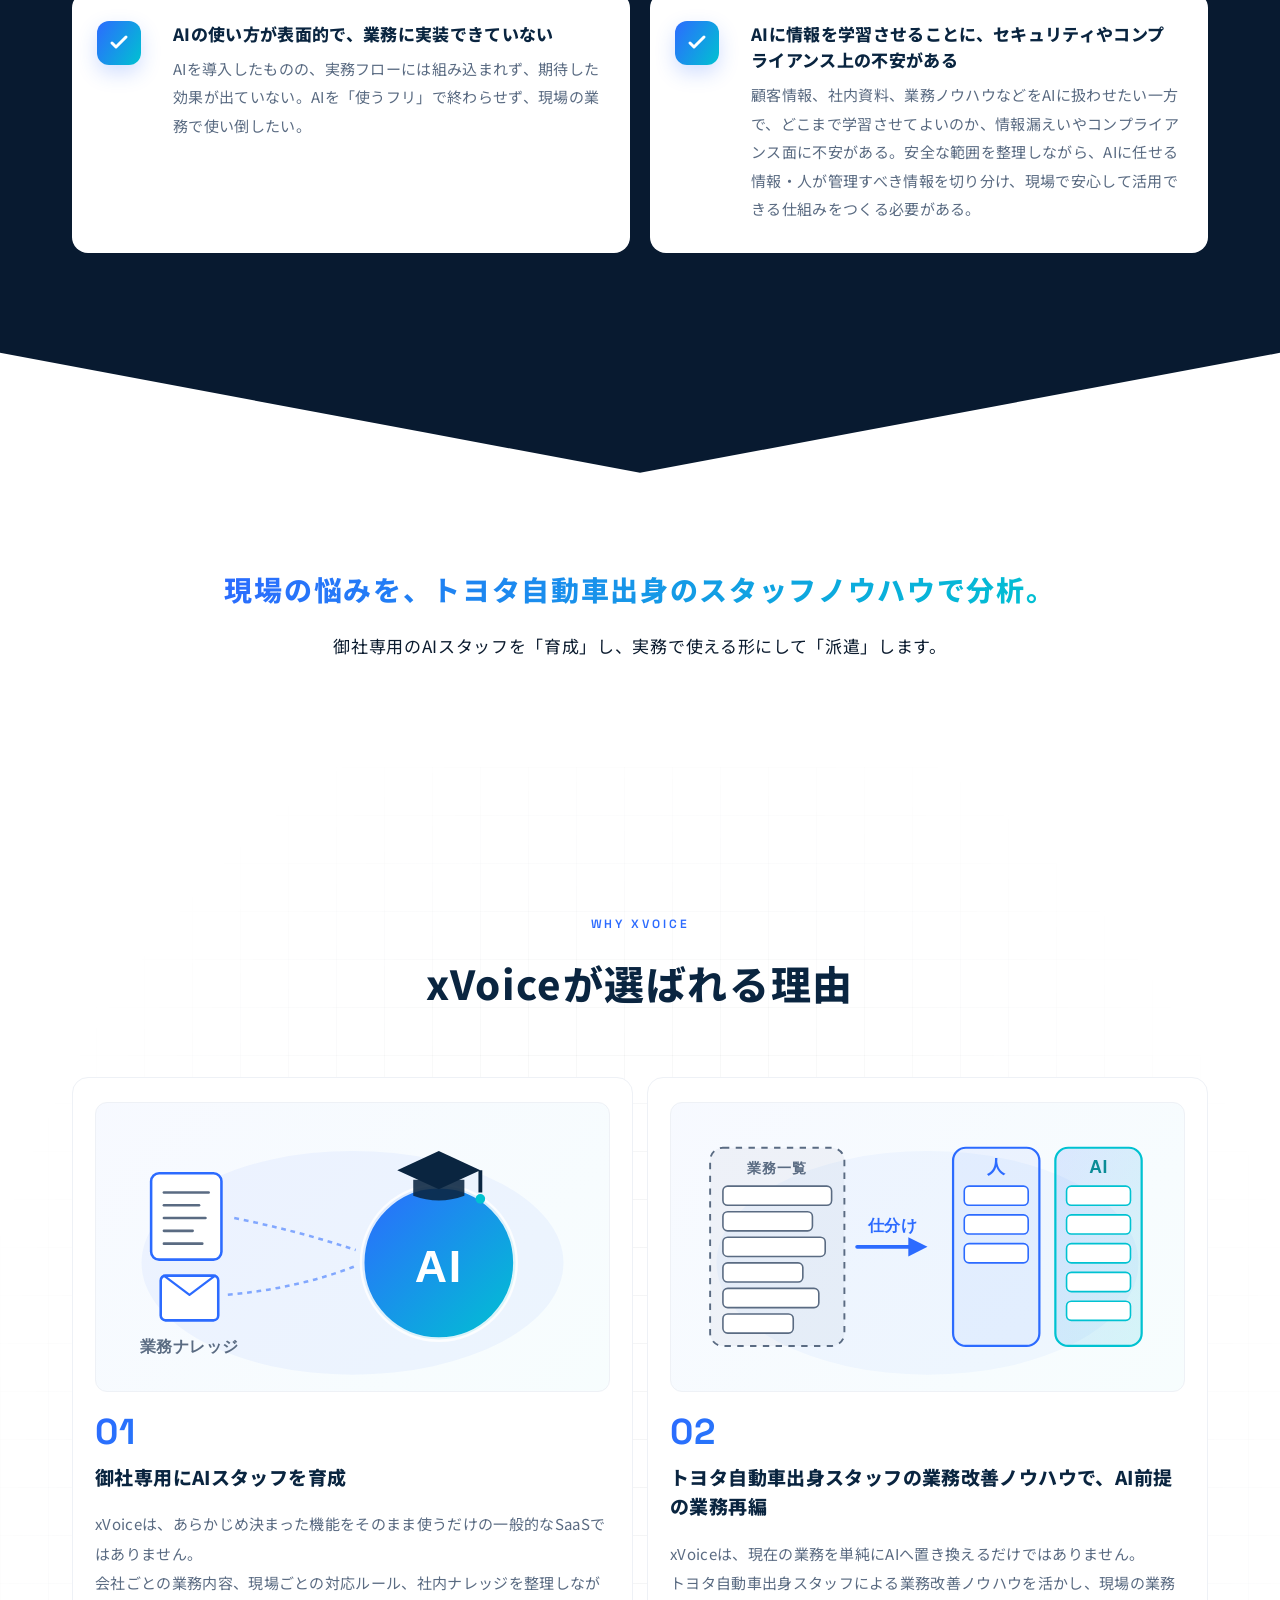
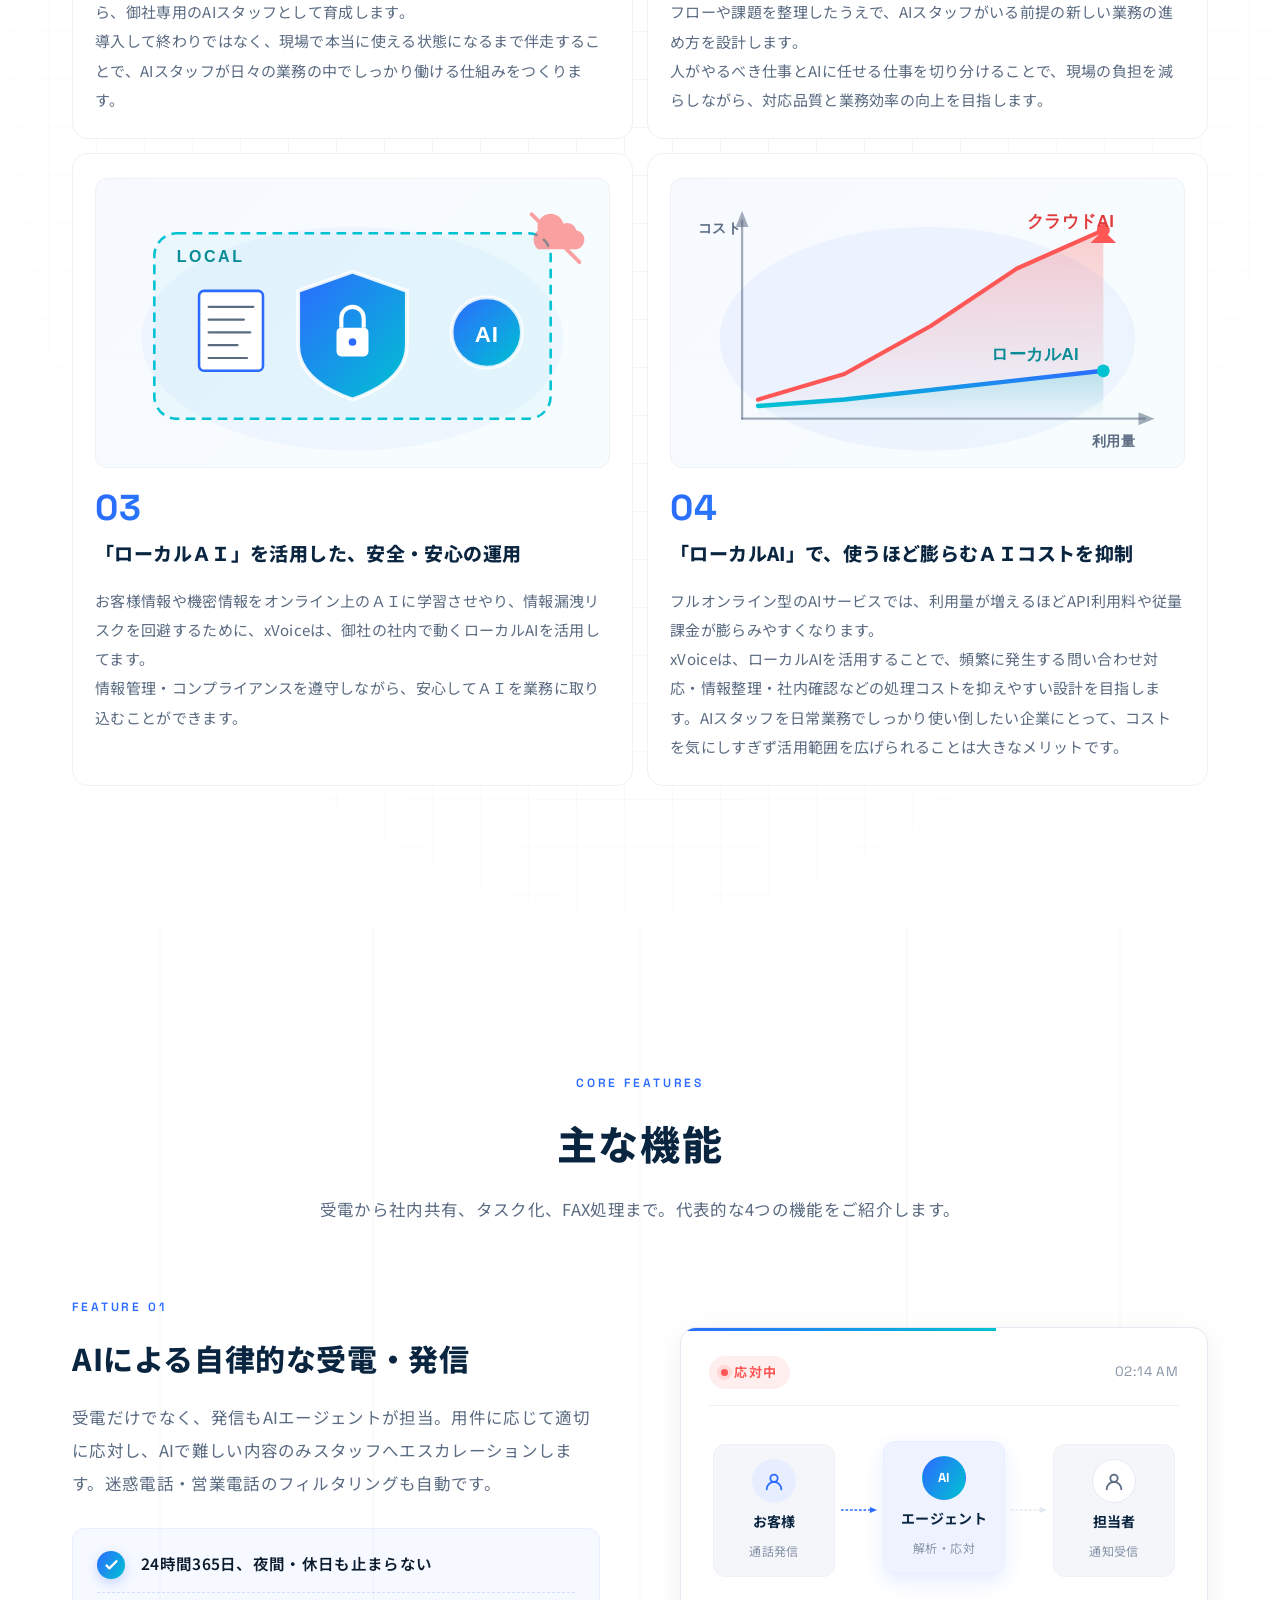
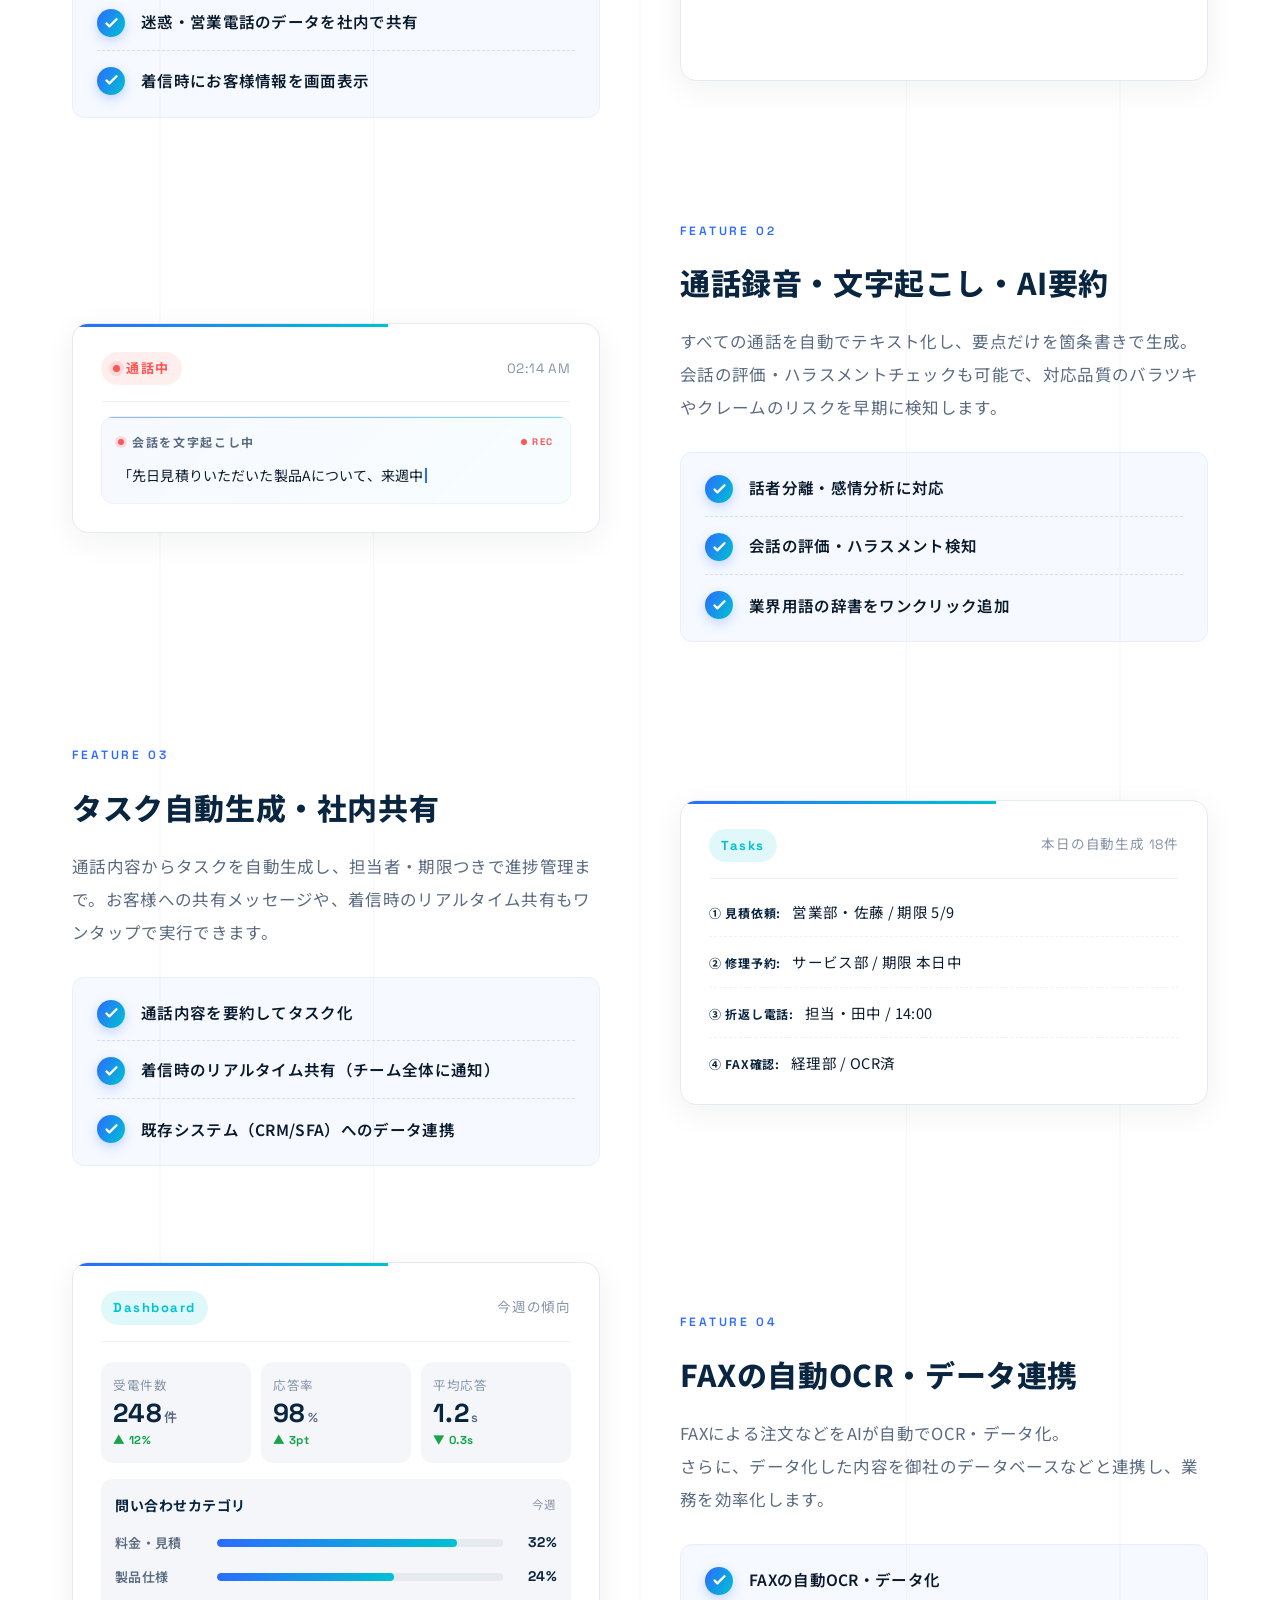
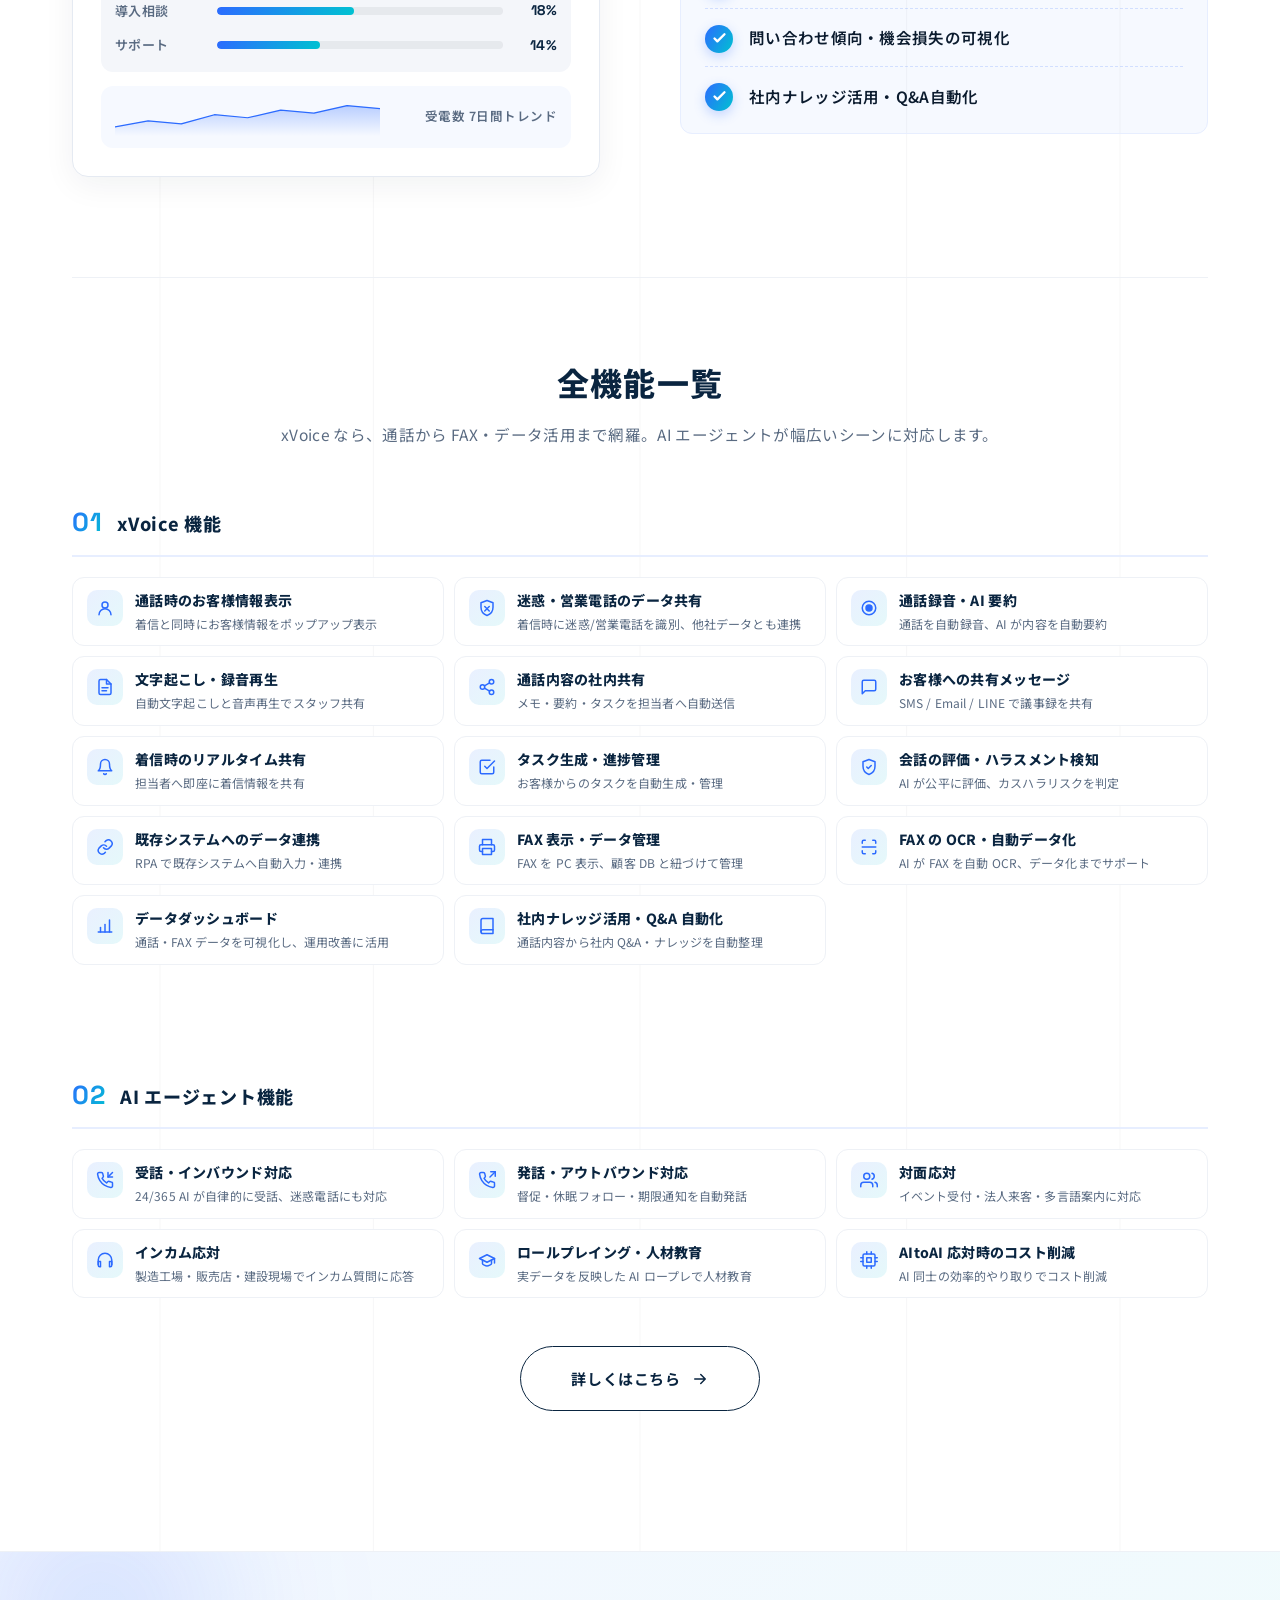
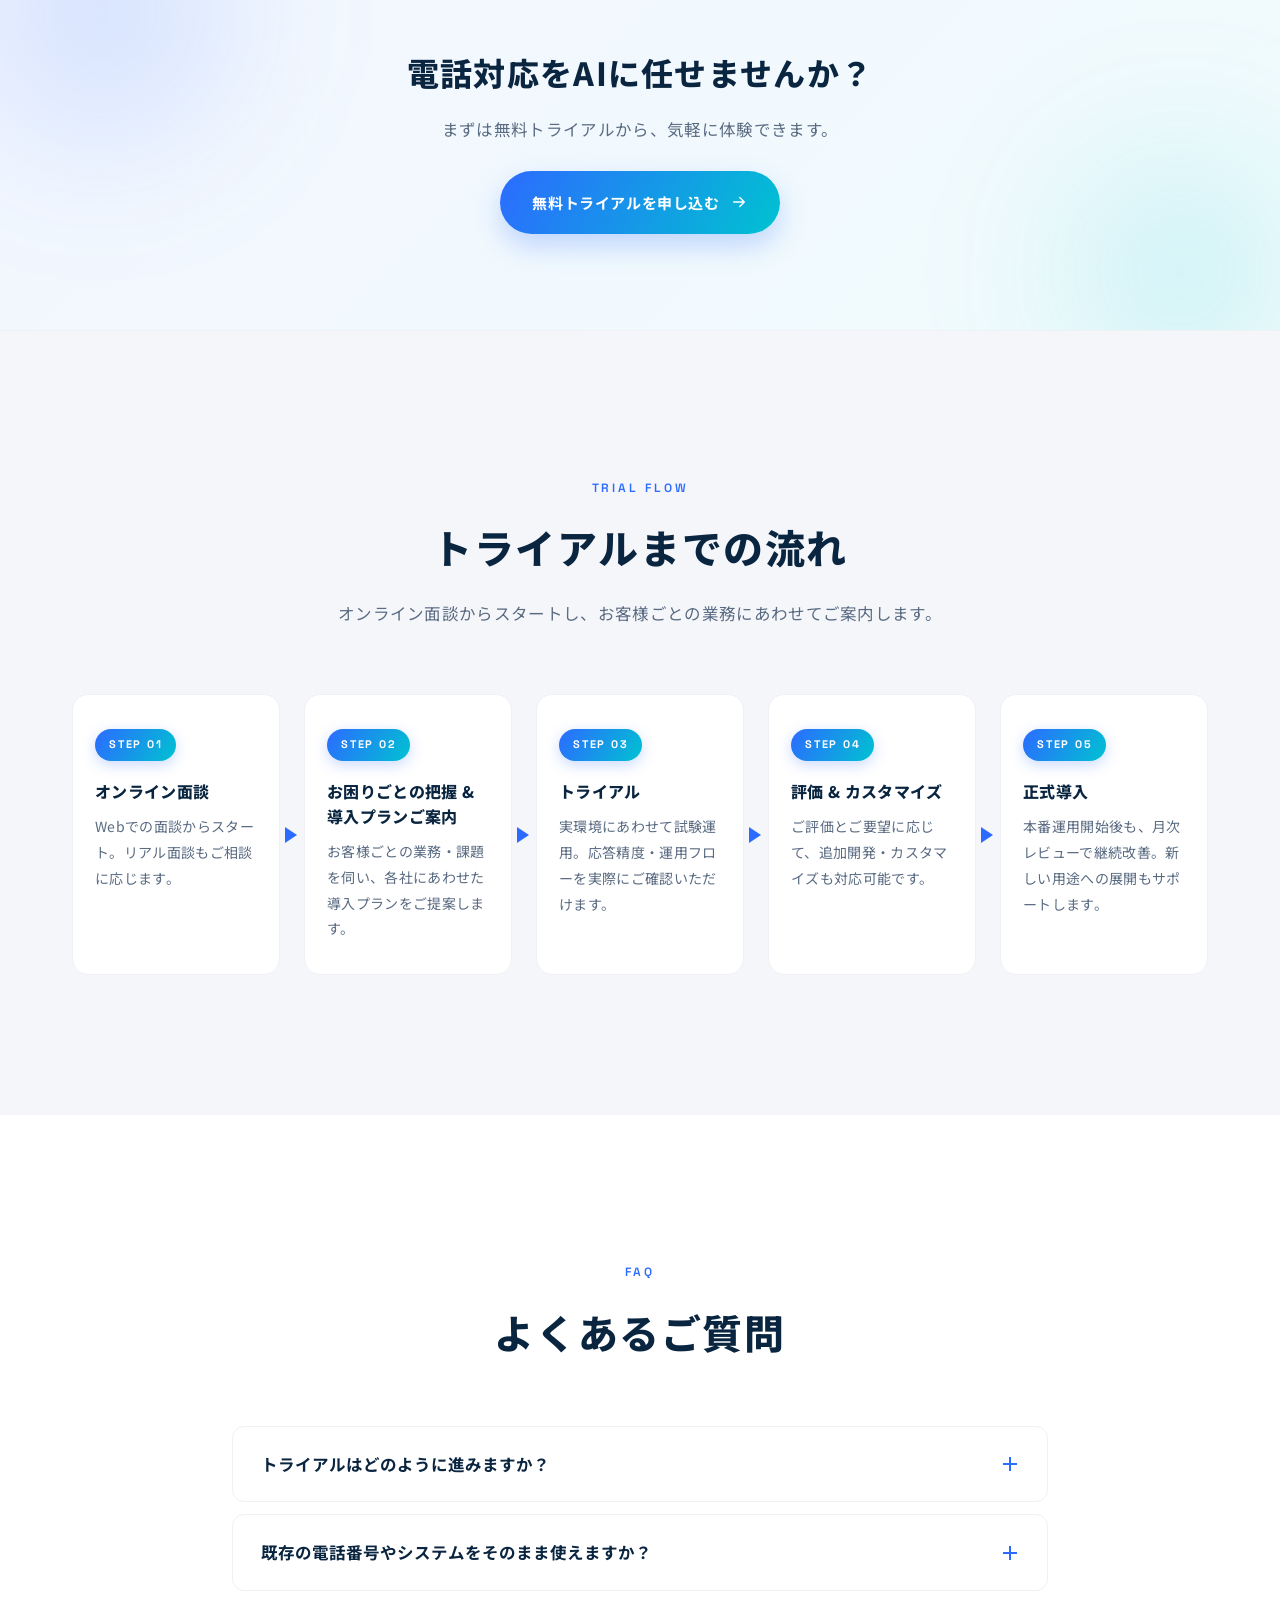
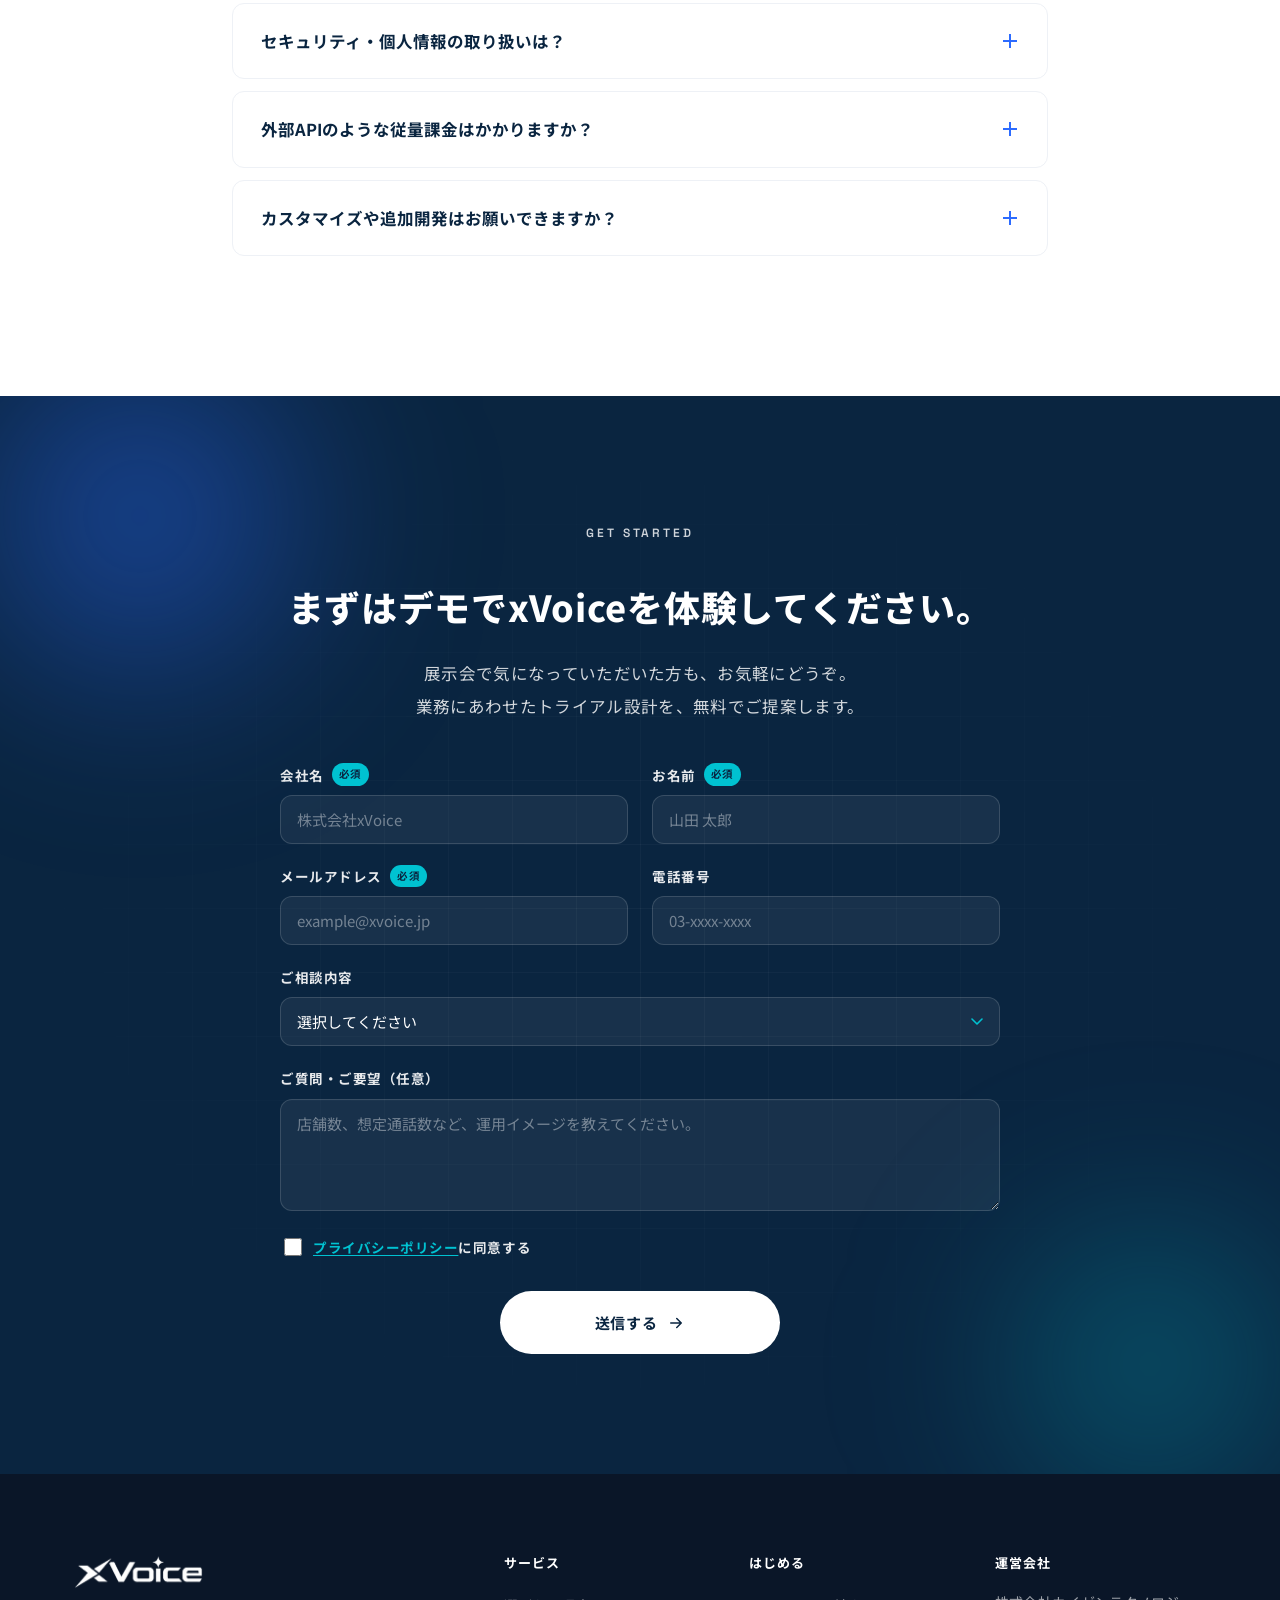
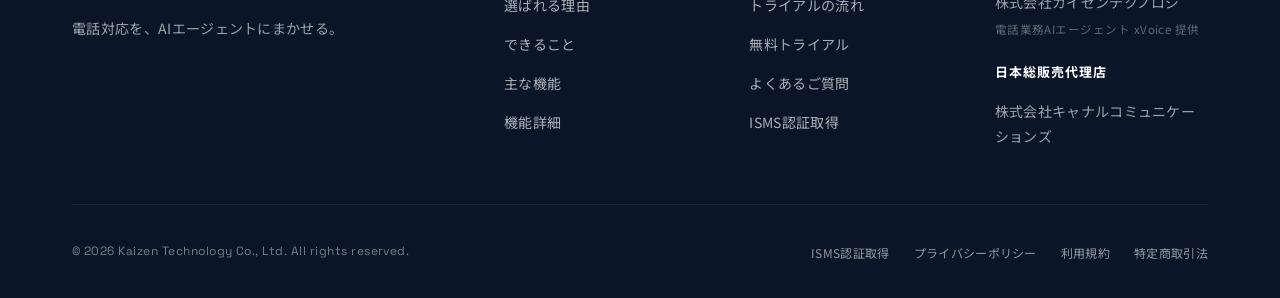
==== commit 8ce43b5a: "Merge remote-tracking branch 'origin/main' into claude/amazing-curie-CwFt3" ====
--- a/index.html
+++ b/index.html
@@ -67,11 +67,19 @@
       <div class="container hero-inner">
         <div class="hero-content">
           <h1 class="hero-title">
-            人手不足の現場に、<br>
-            <span class="hero-title-em">御社専用のAIスタッフを<br class="hero-title-br">「育てて」「派遣」しています。</span>
+            <span class="hero-title-sub">
+              <span class="hero-kw">電話</span>
+              <span class="hero-kw">面談</span>
+              <span class="hero-kw">コールセンター</span>
+              <span class="hero-kw">会議</span>
+              <span class="hero-kw">打合せ</span>
+              <span class="hero-kw">ＦＡＸ</span>
+              <span class="hero-kw-and">など</span>
+            </span>
+            <span class="hero-title-em">お客様・社員間の<br>コミュニケーションを<br>ＡＩがフルサポートします</span>
           </h1>
           <p class="hero-lead">
-            トヨタ自動車出身スタッフによる業務改善ノウハウを活かし、企業ごとの業務内容・対応ルール・社内ナレッジを学習したAIスタッフが、電話対応・顧客対応・社内問い合わせ・情報整理・業務報告・タスク管理まで幅広く支援します。
+            トヨタ自動車出身スタッフによる業務改善ノウハウを活かし、<br class="pc-only">現場・実務で活用できるＡＩサービスを提供できます。
           </p>
         </div>
 
@@ -1042,7 +1050,7 @@
               <div class="cta-field cta-field-full cta-field-consent">
                 <label class="cta-consent">
                   <input type="checkbox" name="consent">
-                  <span><a href="#" target="_blank" rel="noopener">プライバシーポリシー</a>に同意する</span>
+                  <span><a href="privacypolicy.html" target="_blank" rel="noopener">プライバシーポリシー</a>に同意する</span>
                 </label>
               </div>
             </div>
@@ -1086,7 +1094,6 @@
               <li><a href="#benefits">できること</a></li>
               <li><a href="#features">主な機能</a></li>
               <li><a href="features.html">機能詳細</a></li>
-              <li><a href="#support">サポート体制</a></li>
             </ul>
           </div>
           <div class="footer-col">
@@ -1094,7 +1101,6 @@
             <ul>
               <li><a href="#flow">トライアルの流れ</a></li>
               <li><a href="#contact">無料トライアル</a></li>
-              <li><a href="#contact">デモ体験</a></li>
               <li><a href="#faq">よくあるご質問</a></li>
               <li><a href="isms.html">ISMS認証取得</a></li>
             </ul>
@@ -1105,6 +1111,10 @@
               <p>株式会社カイゼンテクノロジ</p>
               <p class="footer-company-note">電話業務AIエージェント xVoice 提供</p>
             </div>
+            <h4 class="footer-col-h4-sub">日本総販売代理店</h4>
+            <div class="footer-company">
+              <p>株式会社キャナルコミュニケーションズ</p>
+            </div>
           </div>
         </div>
       </div>
@@ -1113,7 +1123,7 @@
         <small>© 2026 Kaizen Technology Co., Ltd. All rights reserved.</small>
         <ul class="footer-legal">
           <li><a href="isms.html">ISMS認証取得</a></li>
-          <li><a href="#">プライバシーポリシー</a></li>
+          <li><a href="privacypolicy.html">プライバシーポリシー</a></li>
           <li><a href="#">利用規約</a></li>
           <li><a href="#">特定商取引法</a></li>
         </ul>
